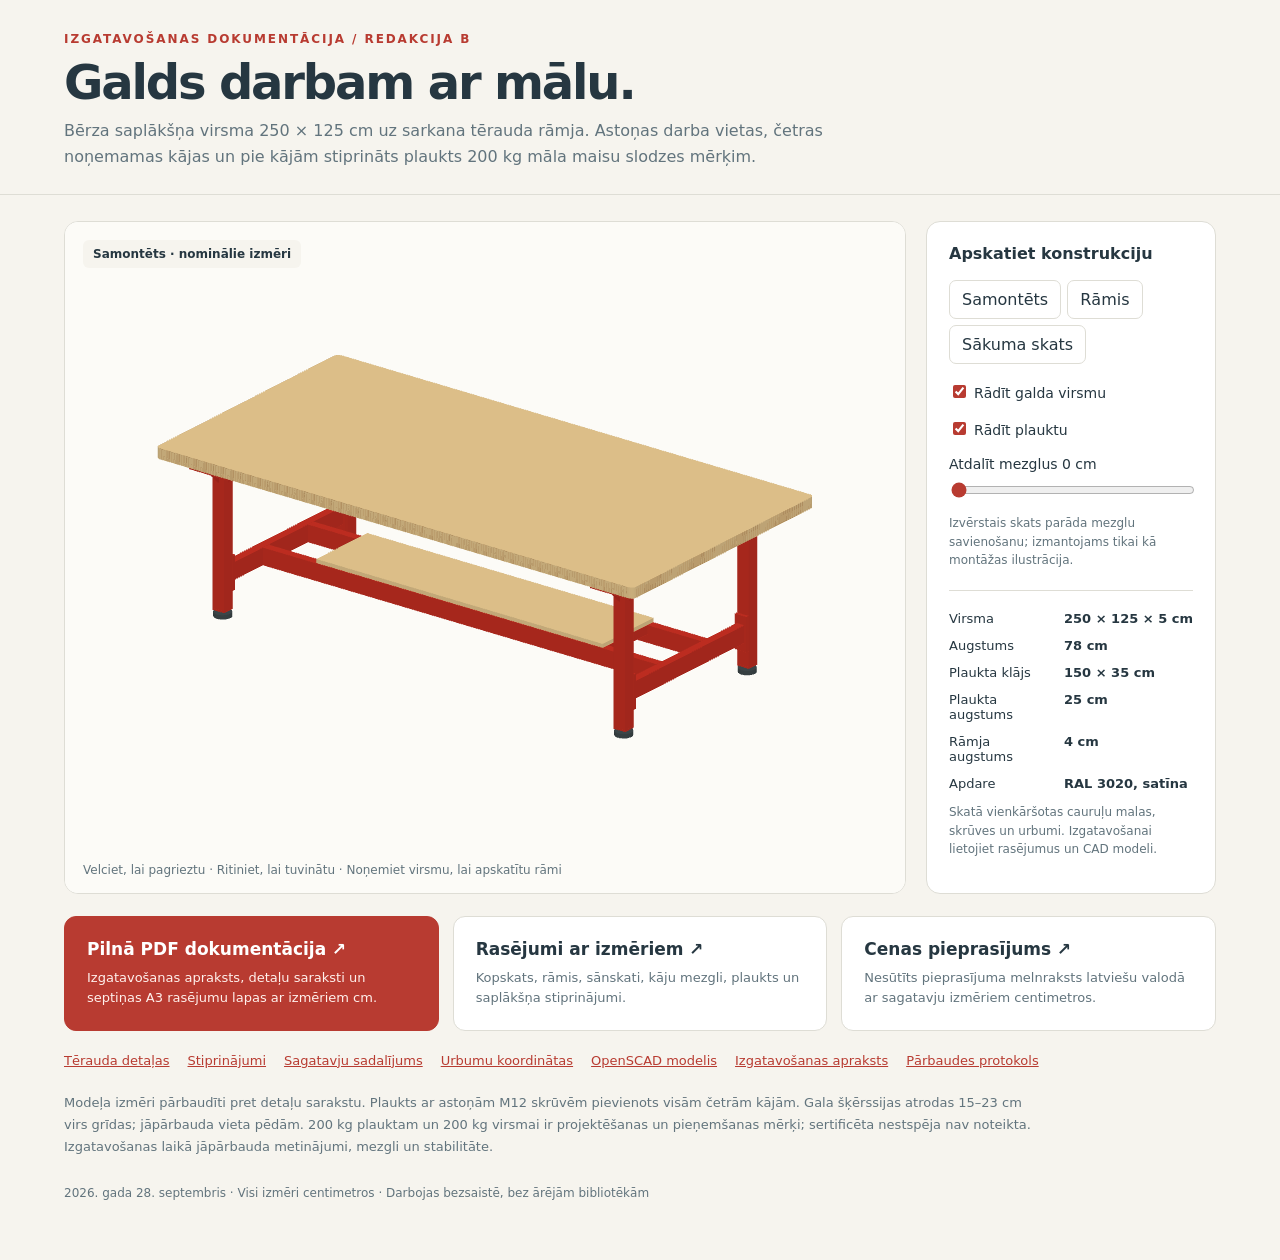
==== pottery-table/index.html @ f5c96afe "Pretty good" ====
<!doctype html>
<html lang="lv">
<meta charset="utf-8">
<meta name="viewport" content="width=device-width,initial-scale=1">
<title>Keramikas galds · izgatavošanas dokumentācija</title>
<style>
:root{color-scheme:light;--ink:#263741;--red:#b83b31;--muted:#62747d;--line:#deddd5;--paper:#f6f4ee}
*{box-sizing:border-box}body{margin:0;font-family:system-ui,-apple-system,sans-serif;color:var(--ink);background:var(--paper)}
header{padding:32px 5vw 25px;border-bottom:1px solid var(--line)}.eyebrow{font-size:12px;letter-spacing:.16em;font-weight:700;color:var(--red)}
h1{font-weight:650;font-size:clamp(28px,4vw,48px);letter-spacing:-.045em;margin:8px 0}header p{color:var(--muted);margin:8px 0 0;max-width:850px;line-height:1.6}
main{max-width:1440px;margin:auto;padding:26px 5vw 60px}.workspace{display:grid;grid-template-columns:minmax(0,1fr) 290px;gap:20px}.view{position:relative;background:#fff;border:1px solid var(--line);border-radius:14px;overflow:hidden;min-height:440px}
canvas{display:block;position:absolute;inset:0;width:100%;height:100%;touch-action:none;cursor:grab}canvas:active{cursor:grabbing}.help{position:absolute;left:18px;bottom:16px;color:var(--muted);font-size:12px;pointer-events:none}.badge{position:absolute;z-index:1;left:18px;top:18px;font-size:12px;font-weight:650;background:#f6f4ee;padding:7px 10px;border-radius:6px}
aside{border:1px solid var(--line);background:#fff;border-radius:14px;padding:22px}h2{font-size:16px;margin:0 0 17px}label{display:block;font-size:14px;margin:18px 0 8px}input[type=checkbox]{accent-color:var(--red);margin-right:8px}input[type=range]{width:100%;accent-color:var(--red)}button{font:inherit;border:1px solid var(--line);padding:9px 12px;border-radius:7px;color:var(--ink);background:#fff;cursor:pointer}button:hover{border-color:var(--red);color:var(--red)}.buttons{display:flex;gap:6px;flex-wrap:wrap}.details{padding-top:20px;margin-top:20px;border-top:1px solid var(--line);display:grid;grid-template-columns:1fr auto;gap:12px;font-size:13px}.details span:nth-child(2n){font-weight:650}.small{font-size:12px;color:var(--muted);line-height:1.55}.downloads{display:grid;grid-template-columns:repeat(3,1fr);gap:14px;margin:22px 0}.card{display:block;text-decoration:none;background:#fff;color:var(--ink);padding:22px;border:1px solid var(--line);border-radius:12px}.card:hover{border-color:var(--red)}.card strong{display:block;font-size:17px;margin-bottom:8px}.card span{font-size:13px;color:var(--muted);line-height:1.5}.primary{background:var(--red);color:white;border-color:var(--red)}.primary span{color:#fff0ec}.links{display:flex;gap:18px;flex-wrap:wrap;margin-top:20px;font-size:13px}a{color:var(--red)}.notice{max-width:970px;font-size:13px;line-height:1.7;color:var(--muted);margin-top:24px}.error{display:none;padding:25px;font-size:15px}footer{font-size:12px;color:var(--muted);margin-top:28px}
@media(max-width:850px){.workspace{grid-template-columns:1fr}canvas{height:420px}.view{min-height:420px}.downloads{grid-template-columns:1fr}aside{padding:18px}.details{grid-template-columns:1fr auto}.help{font-size:10px}header{padding-top:24px}}
@media print{header{padding:0}main{padding:10px 0}aside,.help,.downloads,.links{display:none}.workspace{display:block}.view{border:0}canvas{height:420px}.notice:after{content:' Izgatavošanai lietot PDF rasējumus.'}}
</style>
<header><div class="eyebrow">IZGATAVOŠANAS DOKUMENTĀCIJA / REDAKCIJA B</div><h1>Galds darbam ar mālu.</h1><p>Bērza saplākšņa virsma 250 × 125 cm uz sarkana tērauda rāmja. Astoņas darba vietas, četras noņemamas kājas un pie kājām stiprināts plaukts 200 kg māla maisu slodzes mērķim.</p></header>
<main>
<div class="workspace"><div class="view"><div class="badge" id="mode">Samontēts · nominālie izmēri</div><canvas id="canvas" aria-label="Interaktīvs keramikas galda trīsdimensiju modelis"></canvas><div id="error" class="error">Pārlūks neatbalsta šo 3D skatu. Atveriet zemāk pieejamos rasējumus.</div><div class="help">Velciet, lai pagrieztu · Ritiniet, lai tuvinātu · Noņemiet virsmu, lai apskatītu rāmi</div></div>
<aside><h2>Apskatiet konstrukciju</h2><div class="buttons"><button id="assembled">Samontēts</button><button id="frame">Rāmis</button><button id="reset">Sākuma skats</button></div><label><input type="checkbox" id="top" checked>Rādīt galda virsmu</label><label><input type="checkbox" id="shelf" checked>Rādīt plauktu</label><label for="explode">Atdalīt mezglus <span id="expval">0</span> cm</label><input type="range" id="explode" min="0" max="24" value="0" step="1"><p class="small">Izvērstais skats parāda mezglu savienošanu; izmantojams tikai kā montāžas ilustrācija.</p><div class="details"><span>Virsma</span><span>250 × 125 × 5 cm</span><span>Augstums</span><span>78 cm</span><span>Plaukta klājs</span><span>150 × 35 cm</span><span>Plaukta augstums</span><span>25 cm</span><span>Rāmja augstums</span><span>4 cm</span><span>Apdare</span><span>RAL 3020, satīna</span></div><p class="small">Skatā vienkāršotas cauruļu malas, skrūves un urbumi. Izgatavošanai lietojiet rasējumus un CAD modeli.</p></aside></div>
<div class="downloads"><a class="card primary" href="workshop-package.pdf"><strong>Pilnā PDF dokumentācija ↗</strong><span>Izgatavošanas apraksts, detaļu saraksti un septiņas A3 rasējumu lapas ar izmēriem cm.</span></a><a class="card" href="drawings.pdf"><strong>Rasējumi ar izmēriem ↗</strong><span>Kopskats, rāmis, sānskati, kāju mezgli, plaukts un saplākšņa stiprinājumi.</span></a><a class="card" href="supplier-quote-lv.txt"><strong>Cenas pieprasījums ↗</strong><span>Nesūtīts pieprasījuma melnraksts latviešu valodā ar sagatavju izmēriem centimetros.</span></a></div>
<div class="links"><a href="cutting-list.csv">Tērauda detaļas</a><a href="hardware-list.csv">Stiprinājumi</a><a href="stock-cutting.csv">Sagatavju sadalījums</a><a href="drilling-coordinates.csv">Urbumu koordinātas</a><a href="model/table.scad">OpenSCAD modelis</a><a href="construction-guide.md">Izgatavošanas apraksts</a><a href="verification.md">Pārbaudes protokols</a></div>
<p class="notice">Modeļa izmēri pārbaudīti pret detaļu sarakstu. Plaukts ar astoņām M12 skrūvēm pievienots visām četrām kājām. Gala šķērssijas atrodas 15–23 cm virs grīdas; jāpārbauda vieta pēdām. 200 kg plauktam un 200 kg virsmai ir projektēšanas un pieņemšanas mērķi; sertificēta nestspēja nav noteikta. Izgatavošanas laikā jāpārbauda metinājumi, mezgli un stabilitāte.</p><footer>2026. gada 28. septembris · Visi izmēri centimetros · Darbojas bezsaistē, bez ārējām bibliotēkām</footer>
</main>
<script>
const PARTS=[{"mark":"T01","instance":"T01-1","origin":[18,10,68.8],"size":[214,8,4],"group":"frame","kind":"tube","axis":"x","wall":0.3,"holes":[{"x":125,"y":14,"z":68.8,"d":0.6,"depth":0.3,"axis":"z","purpose":"ventil\u0101cija"},{"x":27,"y":13,"z":68.8,"d":3,"depth":0.3,"axis":"z","purpose":"M12 aug\u0161\u0113j\u0101 uzgrie\u017e\u0146a atvere"},{"x":223,"y":13,"z":68.8,"d":3,"depth":0.3,"axis":"z","purpose":"M12 aug\u0161\u0113j\u0101 uzgrie\u017e\u0146a atvere"}],"slots":[]},{"mark":"T01","instance":"T01-2","origin":[18,58.5,68.8],"size":[214,8,4],"group":"frame","kind":"tube","axis":"x","wall":0.3,"holes":[{"x":125,"y":62.5,"z":68.8,"d":0.6,"depth":0.3,"axis":"z","purpose":"ventil\u0101cija"}],"slots":[]},{"mark":"T01","instance":"T01-3","origin":[18,107,68.8],"size":[214,8,4],"group":"frame","kind":"tube","axis":"x","wall":0.3,"holes":[{"x":125,"y":111,"z":68.8,"d":0.6,"depth":0.3,"axis":"z","purpose":"ventil\u0101cija"},{"x":27,"y":112,"z":68.8,"d":3,"depth":0.3,"axis":"z","purpose":"M12 aug\u0161\u0113j\u0101 uzgrie\u017e\u0146a atvere"},{"x":223,"y":112,"z":68.8,"d":3,"depth":0.3,"axis":"z","purpose":"M12 aug\u0161\u0113j\u0101 uzgrie\u017e\u0146a atvere"}],"slots":[]},{"mark":"T02","instance":"T02-1","origin":[10,10,68.8],"size":[8,105,4],"group":"frame","kind":"tube","axis":"y","wall":0.3,"holes":[{"x":13,"y":13,"z":68.8,"d":3,"depth":0.3,"axis":"z","purpose":"M12 aug\u0161\u0113j\u0101 uzgrie\u017e\u0146a atvere"},{"x":13,"y":27,"z":68.8,"d":3,"depth":0.3,"axis":"z","purpose":"M12 aug\u0161\u0113j\u0101 uzgrie\u017e\u0146a atvere"},{"x":13,"y":98,"z":68.8,"d":3,"depth":0.3,"axis":"z","purpose":"M12 aug\u0161\u0113j\u0101 uzgrie\u017e\u0146a atvere"},{"x":13,"y":112,"z":68.8,"d":3,"depth":0.3,"axis":"z","purpose":"M12 aug\u0161\u0113j\u0101 uzgrie\u017e\u0146a atvere"}],"slots":[]},{"mark":"T02","instance":"T02-2","origin":[232,10,68.8],"size":[8,105,4],"group":"frame","kind":"tube","axis":"y","wall":0.3,"holes":[{"x":237,"y":13,"z":68.8,"d":3,"depth":0.3,"axis":"z","purpose":"M12 aug\u0161\u0113j\u0101 uzgrie\u017e\u0146a atvere"},{"x":237,"y":27,"z":68.8,"d":3,"depth":0.3,"axis":"z","purpose":"M12 aug\u0161\u0113j\u0101 uzgrie\u017e\u0146a atvere"},{"x":237,"y":98,"z":68.8,"d":3,"depth":0.3,"axis":"z","purpose":"M12 aug\u0161\u0113j\u0101 uzgrie\u017e\u0146a atvere"},{"x":237,"y":112,"z":68.8,"d":3,"depth":0.3,"axis":"z","purpose":"M12 aug\u0161\u0113j\u0101 uzgrie\u017e\u0146a atvere"}],"slots":[]},{"mark":"T03","instance":"T03-1","origin":[62,18,68.8],"size":[6,40.5,4],"group":"frame","kind":"tube","axis":"y","wall":0.3,"holes":[{"x":65,"y":38.25,"z":68.8,"d":0.6,"depth":0.3,"axis":"z","purpose":"ventil\u0101cija"}],"slots":[]},{"mark":"T03","instance":"T03-2","origin":[62,66.5,68.8],"size":[6,40.5,4],"group":"frame","kind":"tube","axis":"y","wall":0.3,"holes":[{"x":65,"y":86.75,"z":68.8,"d":0.6,"depth":0.3,"axis":"z","purpose":"ventil\u0101cija"}],"slots":[]},{"mark":"T03","instance":"T03-3","origin":[182,18,68.8],"size":[6,40.5,4],"group":"frame","kind":"tube","axis":"y","wall":0.3,"holes":[{"x":185,"y":38.25,"z":68.8,"d":0.6,"depth":0.3,"axis":"z","purpose":"ventil\u0101cija"}],"slots":[]},{"mark":"T03","instance":"T03-4","origin":[182,66.5,68.8],"size":[6,40.5,4],"group":"frame","kind":"tube","axis":"y","wall":0.3,"holes":[{"x":185,"y":86.75,"z":68.8,"d":0.6,"depth":0.3,"axis":"z","purpose":"ventil\u0101cija"}],"slots":[]},{"mark":"P01","instance":"P01-F1","origin":[10,10,68],"size":[20,20,0.8],"group":"frame","kind":"plate","axis":null,"wall":0,"holes":[{"x":13,"y":13,"z":68,"d":1.3,"depth":0.8,"axis":"z","purpose":"skr\u016bves caurums"},{"x":13,"y":27,"z":68,"d":1.3,"depth":0.8,"axis":"z","purpose":"skr\u016bves caurums"},{"x":27,"y":13,"z":68,"d":1.3,"depth":0.8,"axis":"z","purpose":"skr\u016bves caurums"},{"x":27,"y":27,"z":68,"d":1.3,"depth":0.8,"axis":"z","purpose":"skr\u016bves caurums"}],"slots":[]},{"mark":"P01","instance":"P01-L1","origin":[10,10,67.2],"size":[20,20,0.8],"group":"legs","kind":"plate","axis":null,"wall":0,"holes":[{"x":13,"y":13,"z":67.2,"d":1.3,"depth":0.8,"axis":"z","purpose":"skr\u016bves caurums"},{"x":13,"y":27,"z":67.2,"d":1.3,"depth":0.8,"axis":"z","purpose":"skr\u016bves caurums"},{"x":27,"y":13,"z":67.2,"d":1.3,"depth":0.8,"axis":"z","purpose":"skr\u016bves caurums"},{"x":27,"y":27,"z":67.2,"d":1.3,"depth":0.8,"axis":"z","purpose":"skr\u016bves caurums"}],"slots":[]},{"mark":"L01","instance":"L01-1","origin":[17,17,3.8],"size":[6,6,63.4],"group":"legs","kind":"tube","axis":"z","wall":0.3,"holes":[{"x":20,"y":22.7,"z":12.5,"d":3,"depth":0.3,"axis":"y","purpose":"M12 plaukta uzgrie\u017e\u0146a atvere"},{"x":20,"y":22.7,"z":25.5,"d":3,"depth":0.3,"axis":"y","purpose":"M12 plaukta uzgrie\u017e\u0146a atvere"}],"slots":[]},{"mark":"P02","instance":"P02-1","origin":[17,17,3],"size":[6,6,0.8],"group":"legs","kind":"plate","axis":null,"wall":0,"holes":[{"x":20,"y":20,"z":3,"d":1.8,"depth":0.8,"axis":"z","purpose":"skr\u016bves caurums"}],"slots":[]},{"mark":"P05","instance":"P05-1-1","kind":"gusset","group":"legs","centre":[20,20],"side":0,"top":67.2,"leg":6,"thickness":0.6},{"mark":"P05","instance":"P05-1-2","kind":"gusset","group":"legs","centre":[20,20],"side":1,"top":67.2,"leg":6,"thickness":0.6},{"mark":"P05","instance":"P05-1-3","kind":"gusset","group":"legs","centre":[20,20],"side":2,"top":67.2,"leg":6,"thickness":0.6},{"mark":"P05","instance":"P05-1-4","kind":"gusset","group":"legs","centre":[20,20],"side":3,"top":67.2,"leg":6,"thickness":0.6},{"mark":"P03","instance":"P03-L1","origin":[17,23,11],"size":[6,0.8,16],"group":"legs","kind":"plate","axis":null,"wall":0,"holes":[{"x":20,"y":23,"z":12.5,"d":1.3,"depth":0.8,"axis":"y","purpose":"skr\u016bves caurums"},{"x":20,"y":23,"z":25.5,"d":1.3,"depth":0.8,"axis":"y","purpose":"skr\u016bves caurums"}],"slots":[]},{"mark":"P03","instance":"P03-S1","origin":[17,23.8,11],"size":[6,0.8,16],"group":"shelf","kind":"plate","axis":null,"wall":0,"holes":[{"x":20,"y":23.8,"z":12.5,"d":1.3,"depth":0.8,"axis":"y","purpose":"skr\u016bves caurums"},{"x":20,"y":23.8,"z":25.5,"d":1.3,"depth":0.8,"axis":"y","purpose":"skr\u016bves caurums"}],"slots":[]},{"mark":"P01","instance":"P01-F2","origin":[220,10,68],"size":[20,20,0.8],"group":"frame","kind":"plate","axis":null,"wall":0,"holes":[{"x":223,"y":13,"z":68,"d":1.3,"depth":0.8,"axis":"z","purpose":"skr\u016bves caurums"},{"x":223,"y":27,"z":68,"d":1.3,"depth":0.8,"axis":"z","purpose":"skr\u016bves caurums"},{"x":237,"y":13,"z":68,"d":1.3,"depth":0.8,"axis":"z","purpose":"skr\u016bves caurums"},{"x":237,"y":27,"z":68,"d":1.3,"depth":0.8,"axis":"z","purpose":"skr\u016bves caurums"}],"slots":[]},{"mark":"P01","instance":"P01-L2","origin":[220,10,67.2],"size":[20,20,0.8],"group":"legs","kind":"plate","axis":null,"wall":0,"holes":[{"x":223,"y":13,"z":67.2,"d":1.3,"depth":0.8,"axis":"z","purpose":"skr\u016bves caurums"},{"x":223,"y":27,"z":67.2,"d":1.3,"depth":0.8,"axis":"z","purpose":"skr\u016bves caurums"},{"x":237,"y":13,"z":67.2,"d":1.3,"depth":0.8,"axis":"z","purpose":"skr\u016bves caurums"},{"x":237,"y":27,"z":67.2,"d":1.3,"depth":0.8,"axis":"z","purpose":"skr\u016bves caurums"}],"slots":[]},{"mark":"L01","instance":"L01-2","origin":[227,17,3.8],"size":[6,6,63.4],"group":"legs","kind":"tube","axis":"z","wall":0.3,"holes":[{"x":230,"y":22.7,"z":12.5,"d":3,"depth":0.3,"axis":"y","purpose":"M12 plaukta uzgrie\u017e\u0146a atvere"},{"x":230,"y":22.7,"z":25.5,"d":3,"depth":0.3,"axis":"y","purpose":"M12 plaukta uzgrie\u017e\u0146a atvere"}],"slots":[]},{"mark":"P02","instance":"P02-2","origin":[227,17,3],"size":[6,6,0.8],"group":"legs","kind":"plate","axis":null,"wall":0,"holes":[{"x":230,"y":20,"z":3,"d":1.8,"depth":0.8,"axis":"z","purpose":"skr\u016bves caurums"}],"slots":[]},{"mark":"P05","instance":"P05-2-1","kind":"gusset","group":"legs","centre":[230,20],"side":0,"top":67.2,"leg":6,"thickness":0.6},{"mark":"P05","instance":"P05-2-2","kind":"gusset","group":"legs","centre":[230,20],"side":1,"top":67.2,"leg":6,"thickness":0.6},{"mark":"P05","instance":"P05-2-3","kind":"gusset","group":"legs","centre":[230,20],"side":2,"top":67.2,"leg":6,"thickness":0.6},{"mark":"P05","instance":"P05-2-4","kind":"gusset","group":"legs","centre":[230,20],"side":3,"top":67.2,"leg":6,"thickness":0.6},{"mark":"P03","instance":"P03-L2","origin":[227,23,11],"size":[6,0.8,16],"group":"legs","kind":"plate","axis":null,"wall":0,"holes":[{"x":230,"y":23,"z":12.5,"d":1.3,"depth":0.8,"axis":"y","purpose":"skr\u016bves caurums"},{"x":230,"y":23,"z":25.5,"d":1.3,"depth":0.8,"axis":"y","purpose":"skr\u016bves caurums"}],"slots":[]},{"mark":"P03","instance":"P03-S2","origin":[227,23.8,11],"size":[6,0.8,16],"group":"shelf","kind":"plate","axis":null,"wall":0,"holes":[{"x":230,"y":23.8,"z":12.5,"d":1.3,"depth":0.8,"axis":"y","purpose":"skr\u016bves caurums"},{"x":230,"y":23.8,"z":25.5,"d":1.3,"depth":0.8,"axis":"y","purpose":"skr\u016bves caurums"}],"slots":[]},{"mark":"P01","instance":"P01-F3","origin":[10,95,68],"size":[20,20,0.8],"group":"frame","kind":"plate","axis":null,"wall":0,"holes":[{"x":13,"y":98,"z":68,"d":1.3,"depth":0.8,"axis":"z","purpose":"skr\u016bves caurums"},{"x":13,"y":112,"z":68,"d":1.3,"depth":0.8,"axis":"z","purpose":"skr\u016bves caurums"},{"x":27,"y":98,"z":68,"d":1.3,"depth":0.8,"axis":"z","purpose":"skr\u016bves caurums"},{"x":27,"y":112,"z":68,"d":1.3,"depth":0.8,"axis":"z","purpose":"skr\u016bves caurums"}],"slots":[]},{"mark":"P01","instance":"P01-L3","origin":[10,95,67.2],"size":[20,20,0.8],"group":"legs","kind":"plate","axis":null,"wall":0,"holes":[{"x":13,"y":98,"z":67.2,"d":1.3,"depth":0.8,"axis":"z","purpose":"skr\u016bves caurums"},{"x":13,"y":112,"z":67.2,"d":1.3,"depth":0.8,"axis":"z","purpose":"skr\u016bves caurums"},{"x":27,"y":98,"z":67.2,"d":1.3,"depth":0.8,"axis":"z","purpose":"skr\u016bves caurums"},{"x":27,"y":112,"z":67.2,"d":1.3,"depth":0.8,"axis":"z","purpose":"skr\u016bves caurums"}],"slots":[]},{"mark":"L01","instance":"L01-3","origin":[17,102,3.8],"size":[6,6,63.4],"group":"legs","kind":"tube","axis":"z","wall":0.3,"holes":[{"x":20,"y":102,"z":12.5,"d":3,"depth":0.3,"axis":"y","purpose":"M12 plaukta uzgrie\u017e\u0146a atvere"},{"x":20,"y":102,"z":25.5,"d":3,"depth":0.3,"axis":"y","purpose":"M12 plaukta uzgrie\u017e\u0146a atvere"}],"slots":[]},{"mark":"P02","instance":"P02-3","origin":[17,102,3],"size":[6,6,0.8],"group":"legs","kind":"plate","axis":null,"wall":0,"holes":[{"x":20,"y":105,"z":3,"d":1.8,"depth":0.8,"axis":"z","purpose":"skr\u016bves caurums"}],"slots":[]},{"mark":"P05","instance":"P05-3-1","kind":"gusset","group":"legs","centre":[20,105],"side":0,"top":67.2,"leg":6,"thickness":0.6},{"mark":"P05","instance":"P05-3-2","kind":"gusset","group":"legs","centre":[20,105],"side":1,"top":67.2,"leg":6,"thickness":0.6},{"mark":"P05","instance":"P05-3-3","kind":"gusset","group":"legs","centre":[20,105],"side":2,"top":67.2,"leg":6,"thickness":0.6},{"mark":"P05","instance":"P05-3-4","kind":"gusset","group":"legs","centre":[20,105],"side":3,"top":67.2,"leg":6,"thickness":0.6},{"mark":"P03","instance":"P03-L3","origin":[17,101.2,11],"size":[6,0.8,16],"group":"legs","kind":"plate","axis":null,"wall":0,"holes":[{"x":20,"y":101.2,"z":12.5,"d":1.3,"depth":0.8,"axis":"y","purpose":"skr\u016bves caurums"},{"x":20,"y":101.2,"z":25.5,"d":1.3,"depth":0.8,"axis":"y","purpose":"skr\u016bves caurums"}],"slots":[]},{"mark":"P03","instance":"P03-S3","origin":[17,100.4,11],"size":[6,0.8,16],"group":"shelf","kind":"plate","axis":null,"wall":0,"holes":[{"x":20,"y":100.4,"z":12.5,"d":1.3,"depth":0.8,"axis":"y","purpose":"skr\u016bves caurums"},{"x":20,"y":100.4,"z":25.5,"d":1.3,"depth":0.8,"axis":"y","purpose":"skr\u016bves caurums"}],"slots":[]},{"mark":"P01","instance":"P01-F4","origin":[220,95,68],"size":[20,20,0.8],"group":"frame","kind":"plate","axis":null,"wall":0,"holes":[{"x":223,"y":98,"z":68,"d":1.3,"depth":0.8,"axis":"z","purpose":"skr\u016bves caurums"},{"x":223,"y":112,"z":68,"d":1.3,"depth":0.8,"axis":"z","purpose":"skr\u016bves caurums"},{"x":237,"y":98,"z":68,"d":1.3,"depth":0.8,"axis":"z","purpose":"skr\u016bves caurums"},{"x":237,"y":112,"z":68,"d":1.3,"depth":0.8,"axis":"z","purpose":"skr\u016bves caurums"}],"slots":[]},{"mark":"P01","instance":"P01-L4","origin":[220,95,67.2],"size":[20,20,0.8],"group":"legs","kind":"plate","axis":null,"wall":0,"holes":[{"x":223,"y":98,"z":67.2,"d":1.3,"depth":0.8,"axis":"z","purpose":"skr\u016bves caurums"},{"x":223,"y":112,"z":67.2,"d":1.3,"depth":0.8,"axis":"z","purpose":"skr\u016bves caurums"},{"x":237,"y":98,"z":67.2,"d":1.3,"depth":0.8,"axis":"z","purpose":"skr\u016bves caurums"},{"x":237,"y":112,"z":67.2,"d":1.3,"depth":0.8,"axis":"z","purpose":"skr\u016bves caurums"}],"slots":[]},{"mark":"L01","instance":"L01-4","origin":[227,102,3.8],"size":[6,6,63.4],"group":"legs","kind":"tube","axis":"z","wall":0.3,"holes":[{"x":230,"y":102,"z":12.5,"d":3,"depth":0.3,"axis":"y","purpose":"M12 plaukta uzgrie\u017e\u0146a atvere"},{"x":230,"y":102,"z":25.5,"d":3,"depth":0.3,"axis":"y","purpose":"M12 plaukta uzgrie\u017e\u0146a atvere"}],"slots":[]},{"mark":"P02","instance":"P02-4","origin":[227,102,3],"size":[6,6,0.8],"group":"legs","kind":"plate","axis":null,"wall":0,"holes":[{"x":230,"y":105,"z":3,"d":1.8,"depth":0.8,"axis":"z","purpose":"skr\u016bves caurums"}],"slots":[]},{"mark":"P05","instance":"P05-4-1","kind":"gusset","group":"legs","centre":[230,105],"side":0,"top":67.2,"leg":6,"thickness":0.6},{"mark":"P05","instance":"P05-4-2","kind":"gusset","group":"legs","centre":[230,105],"side":1,"top":67.2,"leg":6,"thickness":0.6},{"mark":"P05","instance":"P05-4-3","kind":"gusset","group":"legs","centre":[230,105],"side":2,"top":67.2,"leg":6,"thickness":0.6},{"mark":"P05","instance":"P05-4-4","kind":"gusset","group":"legs","centre":[230,105],"side":3,"top":67.2,"leg":6,"thickness":0.6},{"mark":"P03","instance":"P03-L4","origin":[227,101.2,11],"size":[6,0.8,16],"group":"legs","kind":"plate","axis":null,"wall":0,"holes":[{"x":230,"y":101.2,"z":12.5,"d":1.3,"depth":0.8,"axis":"y","purpose":"skr\u016bves caurums"},{"x":230,"y":101.2,"z":25.5,"d":1.3,"depth":0.8,"axis":"y","purpose":"skr\u016bves caurums"}],"slots":[]},{"mark":"P03","instance":"P03-S4","origin":[227,100.4,11],"size":[6,0.8,16],"group":"shelf","kind":"plate","axis":null,"wall":0,"holes":[{"x":230,"y":100.4,"z":12.5,"d":1.3,"depth":0.8,"axis":"y","purpose":"skr\u016bves caurums"},{"x":230,"y":100.4,"z":25.5,"d":1.3,"depth":0.8,"axis":"y","purpose":"skr\u016bves caurums"}],"slots":[]},{"mark":"S01","instance":"S01-1","origin":[22,45,15],"size":[206,4,8],"group":"shelf","kind":"tube","axis":"x","wall":0.3,"holes":[{"x":125,"y":47,"z":15,"d":0.6,"depth":0.3,"axis":"z","purpose":"ventil\u0101cija"}],"slots":[]},{"mark":"S01","instance":"S01-2","origin":[22,76,15],"size":[206,4,8],"group":"shelf","kind":"tube","axis":"x","wall":0.3,"holes":[{"x":125,"y":78,"z":15,"d":0.6,"depth":0.3,"axis":"z","purpose":"ventil\u0101cija"}],"slots":[]},{"mark":"S02","instance":"S02-1","origin":[18,24.6,15],"size":[4,75.8,8],"group":"shelf","kind":"tube","axis":"y","wall":0.3,"holes":[{"x":20,"y":62.5,"z":15,"d":0.6,"depth":0.3,"axis":"z","purpose":"ventil\u0101cija"}],"slots":[]},{"mark":"S02","instance":"S02-2","origin":[228,24.6,15],"size":[4,75.8,8],"group":"shelf","kind":"tube","axis":"y","wall":0.3,"holes":[{"x":230,"y":62.5,"z":15,"d":0.6,"depth":0.3,"axis":"z","purpose":"ventil\u0101cija"}],"slots":[]},{"mark":"S03","instance":"S03-1","origin":[50,49,19],"size":[6,27,4],"group":"shelf","kind":"tube","axis":"y","wall":0.3,"holes":[{"x":53,"y":62.5,"z":19,"d":0.6,"depth":0.3,"axis":"z","purpose":"ventil\u0101cija"}],"slots":[]},{"mark":"S03","instance":"S03-2","origin":[68,49,19],"size":[6,27,4],"group":"shelf","kind":"tube","axis":"y","wall":0.3,"holes":[{"x":71,"y":62.5,"z":19,"d":0.6,"depth":0.3,"axis":"z","purpose":"ventil\u0101cija"}],"slots":[]},{"mark":"S03","instance":"S03-3","origin":[86,49,19],"size":[6,27,4],"group":"shelf","kind":"tube","axis":"y","wall":0.3,"holes":[{"x":89,"y":62.5,"z":19,"d":0.6,"depth":0.3,"axis":"z","purpose":"ventil\u0101cija"}],"slots":[]},{"mark":"S03","instance":"S03-4","origin":[104,49,19],"size":[6,27,4],"group":"shelf","kind":"tube","axis":"y","wall":0.3,"holes":[{"x":107,"y":62.5,"z":19,"d":0.6,"depth":0.3,"axis":"z","purpose":"ventil\u0101cija"}],"slots":[]},{"mark":"S03","instance":"S03-5","origin":[122,49,19],"size":[6,27,4],"group":"shelf","kind":"tube","axis":"y","wall":0.3,"holes":[{"x":125,"y":62.5,"z":19,"d":0.6,"depth":0.3,"axis":"z","purpose":"ventil\u0101cija"}],"slots":[]},{"mark":"S03","instance":"S03-6","origin":[140,49,19],"size":[6,27,4],"group":"shelf","kind":"tube","axis":"y","wall":0.3,"holes":[{"x":143,"y":62.5,"z":19,"d":0.6,"depth":0.3,"axis":"z","purpose":"ventil\u0101cija"}],"slots":[]},{"mark":"S03","instance":"S03-7","origin":[158,49,19],"size":[6,27,4],"group":"shelf","kind":"tube","axis":"y","wall":0.3,"holes":[{"x":161,"y":62.5,"z":19,"d":0.6,"depth":0.3,"axis":"z","purpose":"ventil\u0101cija"}],"slots":[]},{"mark":"S03","instance":"S03-8","origin":[176,49,19],"size":[6,27,4],"group":"shelf","kind":"tube","axis":"y","wall":0.3,"holes":[{"x":179,"y":62.5,"z":19,"d":0.6,"depth":0.3,"axis":"z","purpose":"ventil\u0101cija"}],"slots":[]},{"mark":"S03","instance":"S03-9","origin":[194,49,19],"size":[6,27,4],"group":"shelf","kind":"tube","axis":"y","wall":0.3,"holes":[{"x":197,"y":62.5,"z":19,"d":0.6,"depth":0.3,"axis":"z","purpose":"ventil\u0101cija"}],"slots":[]},{"mark":"P04","instance":"P04-W01-1","origin":[38,18,72.4],"size":[4,4,0.4],"group":"frame","kind":"plate","axis":null,"wall":0,"holes":[],"slots":[{"x":40,"y":20,"z":72.4,"width":0.8,"length":1.6,"depth":0.4,"wood":"W01"}]},{"mark":"P04","instance":"P04-W01-2","origin":[72,18,72.4],"size":[4,4,0.4],"group":"frame","kind":"plate","axis":null,"wall":0,"holes":[],"slots":[{"x":74,"y":20,"z":72.4,"width":0.8,"length":1.6,"depth":0.4,"wood":"W01"}]},{"mark":"P04","instance":"P04-W01-3","origin":[106,18,72.4],"size":[4,4,0.4],"group":"frame","kind":"plate","axis":null,"wall":0,"holes":[],"slots":[{"x":108,"y":20,"z":72.4,"width":0.8,"length":1.6,"depth":0.4,"wood":"W01"}]},{"mark":"P04","instance":"P04-W01-4","origin":[140,18,72.4],"size":[4,4,0.4],"group":"frame","kind":"plate","axis":null,"wall":0,"holes":[],"slots":[{"x":142,"y":20,"z":72.4,"width":0.8,"length":1.6,"depth":0.4,"wood":"W01"}]},{"mark":"P04","instance":"P04-W01-5","origin":[174,18,72.4],"size":[4,4,0.4],"group":"frame","kind":"plate","axis":null,"wall":0,"holes":[],"slots":[{"x":176,"y":20,"z":72.4,"width":0.8,"length":1.6,"depth":0.4,"wood":"W01"}]},{"mark":"P04","instance":"P04-W01-6","origin":[208,18,72.4],"size":[4,4,0.4],"group":"frame","kind":"plate","axis":null,"wall":0,"holes":[],"slots":[{"x":210,"y":20,"z":72.4,"width":0.8,"length":1.6,"depth":0.4,"wood":"W01"}]},{"mark":"P04","instance":"P04-W01-7","origin":[38,103,72.4],"size":[4,4,0.4],"group":"frame","kind":"plate","axis":null,"wall":0,"holes":[],"slots":[{"x":40,"y":105,"z":72.4,"width":0.8,"length":1.6,"depth":0.4,"wood":"W01"}]},{"mark":"P04","instance":"P04-W01-8","origin":[72,103,72.4],"size":[4,4,0.4],"group":"frame","kind":"plate","axis":null,"wall":0,"holes":[],"slots":[{"x":74,"y":105,"z":72.4,"width":0.8,"length":1.6,"depth":0.4,"wood":"W01"}]},{"mark":"P04","instance":"P04-W01-9","origin":[106,103,72.4],"size":[4,4,0.4],"group":"frame","kind":"plate","axis":null,"wall":0,"holes":[],"slots":[{"x":108,"y":105,"z":72.4,"width":0.8,"length":1.6,"depth":0.4,"wood":"W01"}]},{"mark":"P04","instance":"P04-W01-10","origin":[140,103,72.4],"size":[4,4,0.4],"group":"frame","kind":"plate","axis":null,"wall":0,"holes":[],"slots":[{"x":142,"y":105,"z":72.4,"width":0.8,"length":1.6,"depth":0.4,"wood":"W01"}]},{"mark":"P04","instance":"P04-W01-11","origin":[174,103,72.4],"size":[4,4,0.4],"group":"frame","kind":"plate","axis":null,"wall":0,"holes":[],"slots":[{"x":176,"y":105,"z":72.4,"width":0.8,"length":1.6,"depth":0.4,"wood":"W01"}]},{"mark":"P04","instance":"P04-W01-12","origin":[208,103,72.4],"size":[4,4,0.4],"group":"frame","kind":"plate","axis":null,"wall":0,"holes":[],"slots":[{"x":210,"y":105,"z":72.4,"width":0.8,"length":1.6,"depth":0.4,"wood":"W01"}]},{"mark":"P04","instance":"P04-W05-1","origin":[60,49,22.6],"size":[4,4,0.4],"group":"shelf","kind":"plate","axis":null,"wall":0,"holes":[],"slots":[{"x":62,"y":51,"z":22.6,"width":0.8,"length":1.6,"depth":0.4,"wood":"W05"}]},{"mark":"P04","instance":"P04-W05-2","origin":[114,49,22.6],"size":[4,4,0.4],"group":"shelf","kind":"plate","axis":null,"wall":0,"holes":[],"slots":[{"x":116,"y":51,"z":22.6,"width":0.8,"length":1.6,"depth":0.4,"wood":"W05"}]},{"mark":"P04","instance":"P04-W05-3","origin":[186,49,22.6],"size":[4,4,0.4],"group":"shelf","kind":"plate","axis":null,"wall":0,"holes":[],"slots":[{"x":188,"y":51,"z":22.6,"width":0.8,"length":1.6,"depth":0.4,"wood":"W05"}]},{"mark":"P04","instance":"P04-W05-4","origin":[60,72,22.6],"size":[4,4,0.4],"group":"shelf","kind":"plate","axis":null,"wall":0,"holes":[],"slots":[{"x":62,"y":74,"z":22.6,"width":0.8,"length":1.6,"depth":0.4,"wood":"W05"}]},{"mark":"P04","instance":"P04-W05-5","origin":[114,72,22.6],"size":[4,4,0.4],"group":"shelf","kind":"plate","axis":null,"wall":0,"holes":[],"slots":[{"x":116,"y":74,"z":22.6,"width":0.8,"length":1.6,"depth":0.4,"wood":"W05"}]},{"mark":"P04","instance":"P04-W05-6","origin":[186,72,22.6],"size":[4,4,0.4],"group":"shelf","kind":"plate","axis":null,"wall":0,"holes":[],"slots":[{"x":188,"y":74,"z":22.6,"width":0.8,"length":1.6,"depth":0.4,"wood":"W05"}]}];
const cv=document.getElementById('canvas'),gl=cv.getContext('webgl',{antialias:true,preserveDrawingBuffer:true});
if(!gl){document.getElementById('error').style.display='block';cv.style.display='none';}
else{
const shader=(type,src)=>{const s=gl.createShader(type);gl.shaderSource(s,src);gl.compileShader(s);if(!gl.getShaderParameter(s,gl.COMPILE_STATUS))throw Error(gl.getShaderInfoLog(s));return s;};
const program=gl.createProgram();gl.attachShader(program,shader(gl.VERTEX_SHADER,`attribute vec3 pos;attribute vec3 col;uniform vec3 right;uniform vec3 up;uniform vec3 toward;uniform vec2 factor;varying vec3 color;void main(){vec3 p=pos-vec3(125.,62.5,39.);gl_Position=vec4(dot(p,right)*factor.x,dot(p,up)*factor.y,-dot(p,toward)/650.,1.);color=col;}`));
gl.attachShader(program,shader(gl.FRAGMENT_SHADER,`precision mediump float;varying vec3 color;void main(){gl_FragColor=vec4(color,1.);}`));gl.linkProgram(program);if(!gl.getProgramParameter(program,gl.LINK_STATUS))throw Error(gl.getProgramInfoLog(program));gl.useProgram(program);
const buffer=gl.createBuffer();gl.bindBuffer(gl.ARRAY_BUFFER,buffer);const pa=gl.getAttribLocation(program,'pos'),ca=gl.getAttribLocation(program,'col');gl.enableVertexAttribArray(pa);gl.enableVertexAttribArray(ca);gl.vertexAttribPointer(pa,3,gl.FLOAT,false,24,0);gl.vertexAttribPointer(ca,3,gl.FLOAT,false,24,12);
const uniforms={};for(const u of ['right','up','toward','factor'])uniforms[u]=gl.getUniformLocation(program,u);
gl.enable(gl.DEPTH_TEST);gl.disable(gl.CULL_FACE);gl.clearColor(.988,.985,.97,1);
let yaw=-.92,elev=.40,zoom=1,drag=null,vertices=[];
const top=document.getElementById('top'),shelf=document.getElementById('shelf'),explode=document.getElementById('explode');
function face(v,color){let a=v[0],b=v[1],c=v[2],u=b.map((x,i)=>x-a[i]),w=c.map((x,i)=>x-a[i]);let n=[u[1]*w[2]-u[2]*w[1],u[2]*w[0]-u[0]*w[2],u[0]*w[1]-u[1]*w[0]],len=Math.hypot(...n)||1;n=n.map(x=>x/len);let light=.76+.24*Math.abs(n[0]*.3+n[1]*-.4+n[2]*.866);for(let j=1;j<v.length-1;j++)for(const p of [v[0],v[j],v[j+1]])vertices.push(...p,...color.map(x=>x*light));}
function box(o,d,col){let[x,y,z]=o,[a,b,c]=d,v=[[x,y,z],[x+a,y,z],[x+a,y+b,z],[x,y+b,z],[x,y,z+c],[x+a,y,z+c],[x+a,y+b,z+c],[x,y+b,z+c]];for(const f of [[0,3,2,1],[4,5,6,7],[0,1,5,4],[1,2,6,5],[2,3,7,6],[3,0,4,7]])face(f.map(i=>v[i]),col);}
function prism(poly,z,h,col){face(poly.map(([x,y])=>[x,y,z]),col);face(poly.map(([x,y])=>[x,y,z+h]).reverse(),col);for(let i=0;i<poly.length;i++){let a=poly[i],b=poly[(i+1)%poly.length];face([[...a,z],[...b,z],[...b,z+h],[...a,z+h]],col);}}
function cylinder(cx,cy,z,r,h,col,n=32){let poly=[];for(let i=0;i<n;i++){let a=i/n*2*Math.PI;poly.push([cx+r*Math.cos(a),cy+r*Math.sin(a)]);}prism(poly,z,h,col);}
function rebuild(){vertices=[];let e=+explode.value;document.getElementById('expval').textContent=e;document.getElementById('mode').textContent=e?'Mezgli atdalīti par '+e+' cm':top.checked?'Samontēts · nominālie izmēri':'Augšējais rāmis un plaukts';
for(const p of PARTS){if(p.group==='shelf'&&!shelf.checked)continue;let dz=p.group==='legs'?-e*.45:p.group==='shelf'?-e*.7:0;
if(p.kind==='gusset'){let[cx,cy]=p.centre,a=p.side*Math.PI/2,v=[];for(const t of [-.3,.3])for(const[r,z]of[[3,67.2],[9,67.2],[3,61.2]])v.push([cx+r*Math.cos(a)-t*Math.sin(a),cy+r*Math.sin(a)+t*Math.cos(a),z+dz]);for(const f of[[0,1,2],[3,5,4],[0,3,4,1],[1,4,5,2],[2,5,3,0]])face(f.map(i=>v[i]),[.72,.16,.12]);}
else box([p.origin[0],p.origin[1],p.origin[2]+dz],p.size,[.76,.18,.13]);}
for(const[cx,cy]of[[20,20],[230,20],[20,105],[230,105]]){let dz=-e*.45;cylinder(cx,cy,dz,4,2,[.24,.28,.29]);cylinder(cx,cy,2+dz,.8,3,[.57,.59,.58],16);}
if(shelf.checked)box([50,45,23.2-e*.7],[150,35,1.8],[.89,.77,.55]);
if(top.checked){let poly=[];for(const[cx,cy,start]of[[247.5,122.5,0],[2.5,122.5,90],[2.5,2.5,180],[247.5,2.5,270]])for(let a=start;a<=start+90;a+=10)poly.push([cx+2.5*Math.cos(a*Math.PI/180),cy+2.5*Math.sin(a*Math.PI/180)]);prism(poly,73+e,5,[.89,.77,.55]);
for(let z=73.3;z<77.9;z+=.45){box([2.5,0,z+e],[245,.08,.07],[.69,.52,.32]);box([0,2.5,z+e],[.08,120,.07],[.69,.52,.32]);box([2.5,124.92,z+e],[245,.08,.07],[.69,.52,.32]);box([249.92,2.5,z+e],[.08,120,.07],[.69,.52,.32]);}}
gl.bufferData(gl.ARRAY_BUFFER,new Float32Array(vertices),gl.STATIC_DRAW);draw();}
function draw(){let dpr=Math.min(devicePixelRatio||1,2),w=Math.round(cv.clientWidth*dpr),h=Math.round(cv.clientHeight*dpr);if(cv.width!==w||cv.height!==h){cv.width=w;cv.height=h;}gl.viewport(0,0,w,h);let co=Math.cos(yaw),si=Math.sin(yaw),ce=Math.cos(elev),se=Math.sin(elev);gl.uniform3f(uniforms.right,-si,co,0);gl.uniform3f(uniforms.up,-co*se,-si*se,ce);gl.uniform3f(uniforms.toward,co*ce,si*ce,se);let halfY=Math.max(120,175*h/w)/zoom;gl.uniform2f(uniforms.factor,1/(halfY*w/h),1/halfY);gl.clear(gl.COLOR_BUFFER_BIT|gl.DEPTH_BUFFER_BIT);gl.drawArrays(gl.TRIANGLES,0,vertices.length/6);}
cv.addEventListener('pointerdown',e=>{drag=[e.clientX,e.clientY];cv.setPointerCapture(e.pointerId);});cv.addEventListener('pointermove',e=>{if(!drag)return;yaw-=(e.clientX-drag[0])*.008;elev=Math.max(.08,Math.min(1.45,elev+(e.clientY-drag[1])*.006));drag=[e.clientX,e.clientY];draw();});cv.addEventListener('pointerup',()=>drag=null);cv.addEventListener('pointercancel',()=>drag=null);cv.addEventListener('wheel',e=>{e.preventDefault();zoom=Math.max(.65,Math.min(2.2,zoom*Math.exp(-e.deltaY*.001)));draw();},{passive:false});
for(const el of[top,shelf,explode])el.addEventListener('input',rebuild);document.getElementById('assembled').onclick=()=>{top.checked=true;shelf.checked=true;explode.value=0;rebuild();};document.getElementById('frame').onclick=()=>{top.checked=false;shelf.checked=true;explode.value=0;rebuild();};document.getElementById('reset').onclick=()=>{yaw=-.92;elev=.40;zoom=1;draw();};new ResizeObserver(draw).observe(cv);rebuild();window.tableViewer={parts:PARTS.length,redraw:draw};
}
</script>
</html>
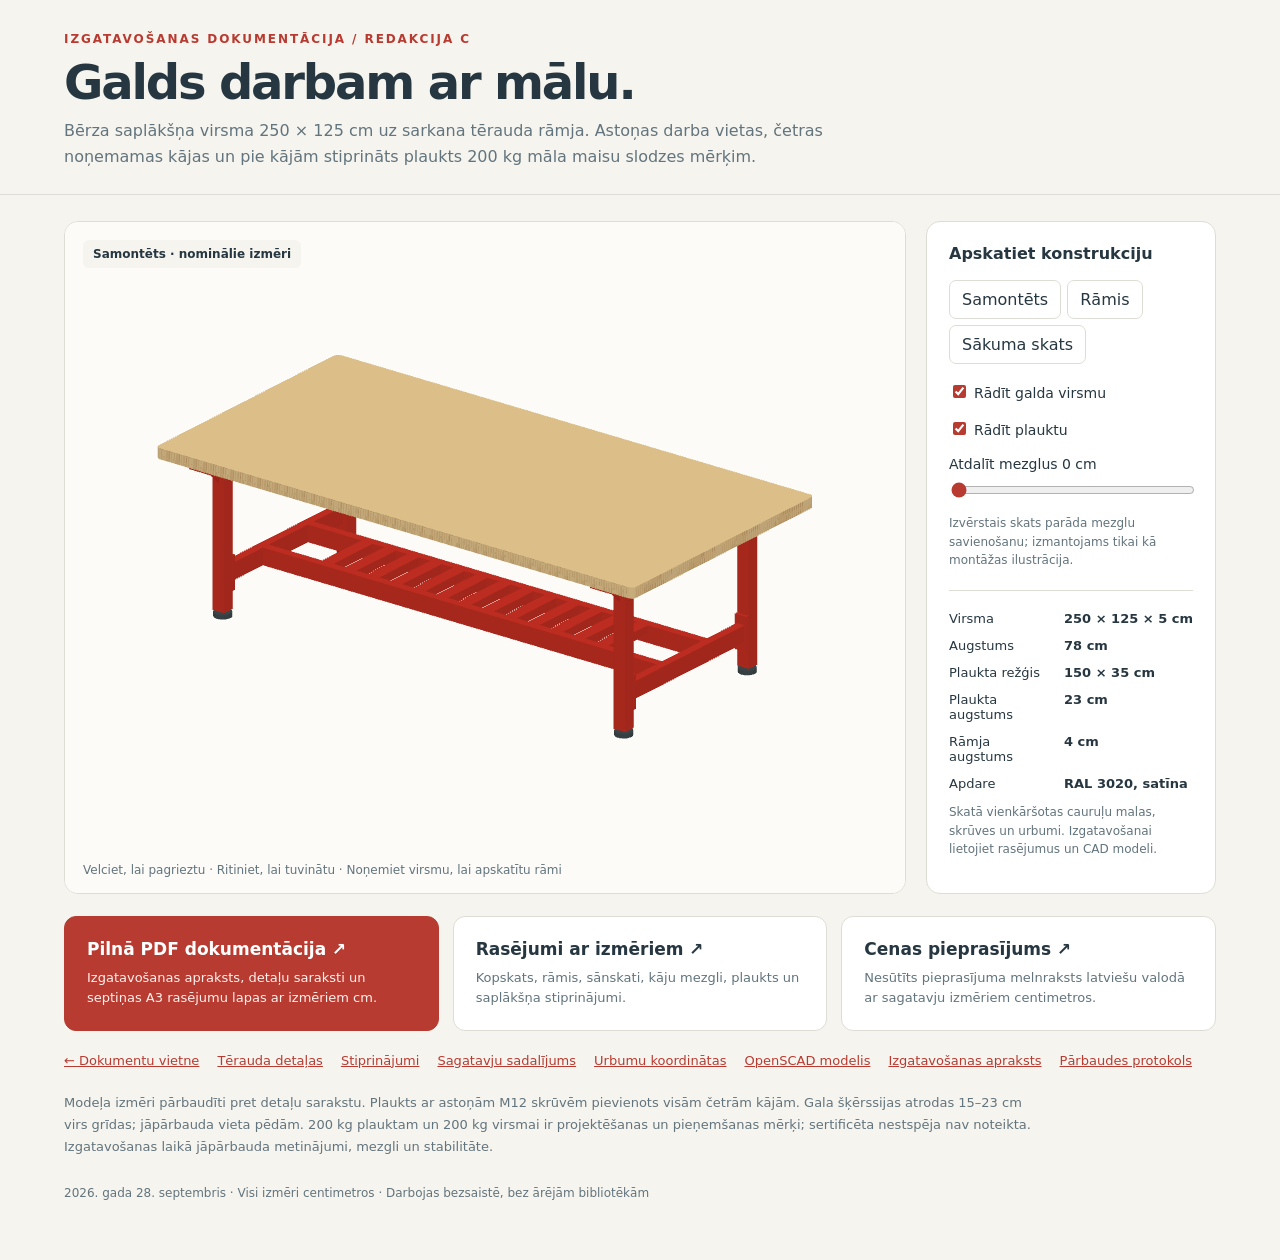
==== commit 46128c85: "Done web" ====
--- a/pottery-table/index.html
+++ b/pottery-table/index.html
@@ -14,16 +14,16 @@
 @media(max-width:850px){.workspace{grid-template-columns:1fr}canvas{height:420px}.view{min-height:420px}.downloads{grid-template-columns:1fr}aside{padding:18px}.details{grid-template-columns:1fr auto}.help{font-size:10px}header{padding-top:24px}}
 @media print{header{padding:0}main{padding:10px 0}aside,.help,.downloads,.links{display:none}.workspace{display:block}.view{border:0}canvas{height:420px}.notice:after{content:' Izgatavošanai lietot PDF rasējumus.'}}
 </style>
-<header><div class="eyebrow">IZGATAVOŠANAS DOKUMENTĀCIJA / REDAKCIJA B</div><h1>Galds darbam ar mālu.</h1><p>Bērza saplākšņa virsma 250 × 125 cm uz sarkana tērauda rāmja. Astoņas darba vietas, četras noņemamas kājas un pie kājām stiprināts plaukts 200 kg māla maisu slodzes mērķim.</p></header>
+<header><div class="eyebrow">IZGATAVOŠANAS DOKUMENTĀCIJA / REDAKCIJA C</div><h1>Galds darbam ar mālu.</h1><p>Bērza saplākšņa virsma 250 × 125 cm uz sarkana tērauda rāmja. Astoņas darba vietas, četras noņemamas kājas un pie kājām stiprināts plaukts 200 kg māla maisu slodzes mērķim.</p></header>
 <main>
 <div class="workspace"><div class="view"><div class="badge" id="mode">Samontēts · nominālie izmēri</div><canvas id="canvas" aria-label="Interaktīvs keramikas galda trīsdimensiju modelis"></canvas><div id="error" class="error">Pārlūks neatbalsta šo 3D skatu. Atveriet zemāk pieejamos rasējumus.</div><div class="help">Velciet, lai pagrieztu · Ritiniet, lai tuvinātu · Noņemiet virsmu, lai apskatītu rāmi</div></div>
-<aside><h2>Apskatiet konstrukciju</h2><div class="buttons"><button id="assembled">Samontēts</button><button id="frame">Rāmis</button><button id="reset">Sākuma skats</button></div><label><input type="checkbox" id="top" checked>Rādīt galda virsmu</label><label><input type="checkbox" id="shelf" checked>Rādīt plauktu</label><label for="explode">Atdalīt mezglus <span id="expval">0</span> cm</label><input type="range" id="explode" min="0" max="24" value="0" step="1"><p class="small">Izvērstais skats parāda mezglu savienošanu; izmantojams tikai kā montāžas ilustrācija.</p><div class="details"><span>Virsma</span><span>250 × 125 × 5 cm</span><span>Augstums</span><span>78 cm</span><span>Plaukta klājs</span><span>150 × 35 cm</span><span>Plaukta augstums</span><span>25 cm</span><span>Rāmja augstums</span><span>4 cm</span><span>Apdare</span><span>RAL 3020, satīna</span></div><p class="small">Skatā vienkāršotas cauruļu malas, skrūves un urbumi. Izgatavošanai lietojiet rasējumus un CAD modeli.</p></aside></div>
+<aside><h2>Apskatiet konstrukciju</h2><div class="buttons"><button id="assembled">Samontēts</button><button id="frame">Rāmis</button><button id="reset">Sākuma skats</button></div><label><input type="checkbox" id="top" checked>Rādīt galda virsmu</label><label><input type="checkbox" id="shelf" checked>Rādīt plauktu</label><label for="explode">Atdalīt mezglus <span id="expval">0</span> cm</label><input type="range" id="explode" min="0" max="24" value="0" step="1"><p class="small">Izvērstais skats parāda mezglu savienošanu; izmantojams tikai kā montāžas ilustrācija.</p><div class="details"><span>Virsma</span><span>250 × 125 × 5 cm</span><span>Augstums</span><span>78 cm</span><span>Plaukta režģis</span><span>150 × 35 cm</span><span>Plaukta augstums</span><span>23 cm</span><span>Rāmja augstums</span><span>4 cm</span><span>Apdare</span><span>RAL 3020, satīna</span></div><p class="small">Skatā vienkāršotas cauruļu malas, skrūves un urbumi. Izgatavošanai lietojiet rasējumus un CAD modeli.</p></aside></div>
 <div class="downloads"><a class="card primary" href="workshop-package.pdf"><strong>Pilnā PDF dokumentācija ↗</strong><span>Izgatavošanas apraksts, detaļu saraksti un septiņas A3 rasējumu lapas ar izmēriem cm.</span></a><a class="card" href="drawings.pdf"><strong>Rasējumi ar izmēriem ↗</strong><span>Kopskats, rāmis, sānskati, kāju mezgli, plaukts un saplākšņa stiprinājumi.</span></a><a class="card" href="supplier-quote-lv.txt"><strong>Cenas pieprasījums ↗</strong><span>Nesūtīts pieprasījuma melnraksts latviešu valodā ar sagatavju izmēriem centimetros.</span></a></div>
-<div class="links"><a href="cutting-list.csv">Tērauda detaļas</a><a href="hardware-list.csv">Stiprinājumi</a><a href="stock-cutting.csv">Sagatavju sadalījums</a><a href="drilling-coordinates.csv">Urbumu koordinātas</a><a href="model/table.scad">OpenSCAD modelis</a><a href="construction-guide.md">Izgatavošanas apraksts</a><a href="verification.md">Pārbaudes protokols</a></div>
+<div class="links"><a href="../index.html">← Dokumentu vietne</a><a href="cutting-list.csv">Tērauda detaļas</a><a href="hardware-list.csv">Stiprinājumi</a><a href="stock-cutting.csv">Sagatavju sadalījums</a><a href="drilling-coordinates.csv">Urbumu koordinātas</a><a href="model/table.scad">OpenSCAD modelis</a><a href="construction-guide.md">Izgatavošanas apraksts</a><a href="verification.md">Pārbaudes protokols</a></div>
 <p class="notice">Modeļa izmēri pārbaudīti pret detaļu sarakstu. Plaukts ar astoņām M12 skrūvēm pievienots visām četrām kājām. Gala šķērssijas atrodas 15–23 cm virs grīdas; jāpārbauda vieta pēdām. 200 kg plauktam un 200 kg virsmai ir projektēšanas un pieņemšanas mērķi; sertificēta nestspēja nav noteikta. Izgatavošanas laikā jāpārbauda metinājumi, mezgli un stabilitāte.</p><footer>2026. gada 28. septembris · Visi izmēri centimetros · Darbojas bezsaistē, bez ārējām bibliotēkām</footer>
 </main>
 <script>
-const PARTS=[{"mark":"T01","instance":"T01-1","origin":[18,10,68.8],"size":[214,8,4],"group":"frame","kind":"tube","axis":"x","wall":0.3,"holes":[{"x":125,"y":14,"z":68.8,"d":0.6,"depth":0.3,"axis":"z","purpose":"ventil\u0101cija"},{"x":27,"y":13,"z":68.8,"d":3,"depth":0.3,"axis":"z","purpose":"M12 aug\u0161\u0113j\u0101 uzgrie\u017e\u0146a atvere"},{"x":223,"y":13,"z":68.8,"d":3,"depth":0.3,"axis":"z","purpose":"M12 aug\u0161\u0113j\u0101 uzgrie\u017e\u0146a atvere"}],"slots":[]},{"mark":"T01","instance":"T01-2","origin":[18,58.5,68.8],"size":[214,8,4],"group":"frame","kind":"tube","axis":"x","wall":0.3,"holes":[{"x":125,"y":62.5,"z":68.8,"d":0.6,"depth":0.3,"axis":"z","purpose":"ventil\u0101cija"}],"slots":[]},{"mark":"T01","instance":"T01-3","origin":[18,107,68.8],"size":[214,8,4],"group":"frame","kind":"tube","axis":"x","wall":0.3,"holes":[{"x":125,"y":111,"z":68.8,"d":0.6,"depth":0.3,"axis":"z","purpose":"ventil\u0101cija"},{"x":27,"y":112,"z":68.8,"d":3,"depth":0.3,"axis":"z","purpose":"M12 aug\u0161\u0113j\u0101 uzgrie\u017e\u0146a atvere"},{"x":223,"y":112,"z":68.8,"d":3,"depth":0.3,"axis":"z","purpose":"M12 aug\u0161\u0113j\u0101 uzgrie\u017e\u0146a atvere"}],"slots":[]},{"mark":"T02","instance":"T02-1","origin":[10,10,68.8],"size":[8,105,4],"group":"frame","kind":"tube","axis":"y","wall":0.3,"holes":[{"x":13,"y":13,"z":68.8,"d":3,"depth":0.3,"axis":"z","purpose":"M12 aug\u0161\u0113j\u0101 uzgrie\u017e\u0146a atvere"},{"x":13,"y":27,"z":68.8,"d":3,"depth":0.3,"axis":"z","purpose":"M12 aug\u0161\u0113j\u0101 uzgrie\u017e\u0146a atvere"},{"x":13,"y":98,"z":68.8,"d":3,"depth":0.3,"axis":"z","purpose":"M12 aug\u0161\u0113j\u0101 uzgrie\u017e\u0146a atvere"},{"x":13,"y":112,"z":68.8,"d":3,"depth":0.3,"axis":"z","purpose":"M12 aug\u0161\u0113j\u0101 uzgrie\u017e\u0146a atvere"}],"slots":[]},{"mark":"T02","instance":"T02-2","origin":[232,10,68.8],"size":[8,105,4],"group":"frame","kind":"tube","axis":"y","wall":0.3,"holes":[{"x":237,"y":13,"z":68.8,"d":3,"depth":0.3,"axis":"z","purpose":"M12 aug\u0161\u0113j\u0101 uzgrie\u017e\u0146a atvere"},{"x":237,"y":27,"z":68.8,"d":3,"depth":0.3,"axis":"z","purpose":"M12 aug\u0161\u0113j\u0101 uzgrie\u017e\u0146a atvere"},{"x":237,"y":98,"z":68.8,"d":3,"depth":0.3,"axis":"z","purpose":"M12 aug\u0161\u0113j\u0101 uzgrie\u017e\u0146a atvere"},{"x":237,"y":112,"z":68.8,"d":3,"depth":0.3,"axis":"z","purpose":"M12 aug\u0161\u0113j\u0101 uzgrie\u017e\u0146a atvere"}],"slots":[]},{"mark":"T03","instance":"T03-1","origin":[62,18,68.8],"size":[6,40.5,4],"group":"frame","kind":"tube","axis":"y","wall":0.3,"holes":[{"x":65,"y":38.25,"z":68.8,"d":0.6,"depth":0.3,"axis":"z","purpose":"ventil\u0101cija"}],"slots":[]},{"mark":"T03","instance":"T03-2","origin":[62,66.5,68.8],"size":[6,40.5,4],"group":"frame","kind":"tube","axis":"y","wall":0.3,"holes":[{"x":65,"y":86.75,"z":68.8,"d":0.6,"depth":0.3,"axis":"z","purpose":"ventil\u0101cija"}],"slots":[]},{"mark":"T03","instance":"T03-3","origin":[182,18,68.8],"size":[6,40.5,4],"group":"frame","kind":"tube","axis":"y","wall":0.3,"holes":[{"x":185,"y":38.25,"z":68.8,"d":0.6,"depth":0.3,"axis":"z","purpose":"ventil\u0101cija"}],"slots":[]},{"mark":"T03","instance":"T03-4","origin":[182,66.5,68.8],"size":[6,40.5,4],"group":"frame","kind":"tube","axis":"y","wall":0.3,"holes":[{"x":185,"y":86.75,"z":68.8,"d":0.6,"depth":0.3,"axis":"z","purpose":"ventil\u0101cija"}],"slots":[]},{"mark":"P01","instance":"P01-F1","origin":[10,10,68],"size":[20,20,0.8],"group":"frame","kind":"plate","axis":null,"wall":0,"holes":[{"x":13,"y":13,"z":68,"d":1.3,"depth":0.8,"axis":"z","purpose":"skr\u016bves caurums"},{"x":13,"y":27,"z":68,"d":1.3,"depth":0.8,"axis":"z","purpose":"skr\u016bves caurums"},{"x":27,"y":13,"z":68,"d":1.3,"depth":0.8,"axis":"z","purpose":"skr\u016bves caurums"},{"x":27,"y":27,"z":68,"d":1.3,"depth":0.8,"axis":"z","purpose":"skr\u016bves caurums"}],"slots":[]},{"mark":"P01","instance":"P01-L1","origin":[10,10,67.2],"size":[20,20,0.8],"group":"legs","kind":"plate","axis":null,"wall":0,"holes":[{"x":13,"y":13,"z":67.2,"d":1.3,"depth":0.8,"axis":"z","purpose":"skr\u016bves caurums"},{"x":13,"y":27,"z":67.2,"d":1.3,"depth":0.8,"axis":"z","purpose":"skr\u016bves caurums"},{"x":27,"y":13,"z":67.2,"d":1.3,"depth":0.8,"axis":"z","purpose":"skr\u016bves caurums"},{"x":27,"y":27,"z":67.2,"d":1.3,"depth":0.8,"axis":"z","purpose":"skr\u016bves caurums"}],"slots":[]},{"mark":"L01","instance":"L01-1","origin":[17,17,3.8],"size":[6,6,63.4],"group":"legs","kind":"tube","axis":"z","wall":0.3,"holes":[{"x":20,"y":22.7,"z":12.5,"d":3,"depth":0.3,"axis":"y","purpose":"M12 plaukta uzgrie\u017e\u0146a atvere"},{"x":20,"y":22.7,"z":25.5,"d":3,"depth":0.3,"axis":"y","purpose":"M12 plaukta uzgrie\u017e\u0146a atvere"}],"slots":[]},{"mark":"P02","instance":"P02-1","origin":[17,17,3],"size":[6,6,0.8],"group":"legs","kind":"plate","axis":null,"wall":0,"holes":[{"x":20,"y":20,"z":3,"d":1.8,"depth":0.8,"axis":"z","purpose":"skr\u016bves caurums"}],"slots":[]},{"mark":"P05","instance":"P05-1-1","kind":"gusset","group":"legs","centre":[20,20],"side":0,"top":67.2,"leg":6,"thickness":0.6},{"mark":"P05","instance":"P05-1-2","kind":"gusset","group":"legs","centre":[20,20],"side":1,"top":67.2,"leg":6,"thickness":0.6},{"mark":"P05","instance":"P05-1-3","kind":"gusset","group":"legs","centre":[20,20],"side":2,"top":67.2,"leg":6,"thickness":0.6},{"mark":"P05","instance":"P05-1-4","kind":"gusset","group":"legs","centre":[20,20],"side":3,"top":67.2,"leg":6,"thickness":0.6},{"mark":"P03","instance":"P03-L1","origin":[17,23,11],"size":[6,0.8,16],"group":"legs","kind":"plate","axis":null,"wall":0,"holes":[{"x":20,"y":23,"z":12.5,"d":1.3,"depth":0.8,"axis":"y","purpose":"skr\u016bves caurums"},{"x":20,"y":23,"z":25.5,"d":1.3,"depth":0.8,"axis":"y","purpose":"skr\u016bves caurums"}],"slots":[]},{"mark":"P03","instance":"P03-S1","origin":[17,23.8,11],"size":[6,0.8,16],"group":"shelf","kind":"plate","axis":null,"wall":0,"holes":[{"x":20,"y":23.8,"z":12.5,"d":1.3,"depth":0.8,"axis":"y","purpose":"skr\u016bves caurums"},{"x":20,"y":23.8,"z":25.5,"d":1.3,"depth":0.8,"axis":"y","purpose":"skr\u016bves caurums"}],"slots":[]},{"mark":"P01","instance":"P01-F2","origin":[220,10,68],"size":[20,20,0.8],"group":"frame","kind":"plate","axis":null,"wall":0,"holes":[{"x":223,"y":13,"z":68,"d":1.3,"depth":0.8,"axis":"z","purpose":"skr\u016bves caurums"},{"x":223,"y":27,"z":68,"d":1.3,"depth":0.8,"axis":"z","purpose":"skr\u016bves caurums"},{"x":237,"y":13,"z":68,"d":1.3,"depth":0.8,"axis":"z","purpose":"skr\u016bves caurums"},{"x":237,"y":27,"z":68,"d":1.3,"depth":0.8,"axis":"z","purpose":"skr\u016bves caurums"}],"slots":[]},{"mark":"P01","instance":"P01-L2","origin":[220,10,67.2],"size":[20,20,0.8],"group":"legs","kind":"plate","axis":null,"wall":0,"holes":[{"x":223,"y":13,"z":67.2,"d":1.3,"depth":0.8,"axis":"z","purpose":"skr\u016bves caurums"},{"x":223,"y":27,"z":67.2,"d":1.3,"depth":0.8,"axis":"z","purpose":"skr\u016bves caurums"},{"x":237,"y":13,"z":67.2,"d":1.3,"depth":0.8,"axis":"z","purpose":"skr\u016bves caurums"},{"x":237,"y":27,"z":67.2,"d":1.3,"depth":0.8,"axis":"z","purpose":"skr\u016bves caurums"}],"slots":[]},{"mark":"L01","instance":"L01-2","origin":[227,17,3.8],"size":[6,6,63.4],"group":"legs","kind":"tube","axis":"z","wall":0.3,"holes":[{"x":230,"y":22.7,"z":12.5,"d":3,"depth":0.3,"axis":"y","purpose":"M12 plaukta uzgrie\u017e\u0146a atvere"},{"x":230,"y":22.7,"z":25.5,"d":3,"depth":0.3,"axis":"y","purpose":"M12 plaukta uzgrie\u017e\u0146a atvere"}],"slots":[]},{"mark":"P02","instance":"P02-2","origin":[227,17,3],"size":[6,6,0.8],"group":"legs","kind":"plate","axis":null,"wall":0,"holes":[{"x":230,"y":20,"z":3,"d":1.8,"depth":0.8,"axis":"z","purpose":"skr\u016bves caurums"}],"slots":[]},{"mark":"P05","instance":"P05-2-1","kind":"gusset","group":"legs","centre":[230,20],"side":0,"top":67.2,"leg":6,"thickness":0.6},{"mark":"P05","instance":"P05-2-2","kind":"gusset","group":"legs","centre":[230,20],"side":1,"top":67.2,"leg":6,"thickness":0.6},{"mark":"P05","instance":"P05-2-3","kind":"gusset","group":"legs","centre":[230,20],"side":2,"top":67.2,"leg":6,"thickness":0.6},{"mark":"P05","instance":"P05-2-4","kind":"gusset","group":"legs","centre":[230,20],"side":3,"top":67.2,"leg":6,"thickness":0.6},{"mark":"P03","instance":"P03-L2","origin":[227,23,11],"size":[6,0.8,16],"group":"legs","kind":"plate","axis":null,"wall":0,"holes":[{"x":230,"y":23,"z":12.5,"d":1.3,"depth":0.8,"axis":"y","purpose":"skr\u016bves caurums"},{"x":230,"y":23,"z":25.5,"d":1.3,"depth":0.8,"axis":"y","purpose":"skr\u016bves caurums"}],"slots":[]},{"mark":"P03","instance":"P03-S2","origin":[227,23.8,11],"size":[6,0.8,16],"group":"shelf","kind":"plate","axis":null,"wall":0,"holes":[{"x":230,"y":23.8,"z":12.5,"d":1.3,"depth":0.8,"axis":"y","purpose":"skr\u016bves caurums"},{"x":230,"y":23.8,"z":25.5,"d":1.3,"depth":0.8,"axis":"y","purpose":"skr\u016bves caurums"}],"slots":[]},{"mark":"P01","instance":"P01-F3","origin":[10,95,68],"size":[20,20,0.8],"group":"frame","kind":"plate","axis":null,"wall":0,"holes":[{"x":13,"y":98,"z":68,"d":1.3,"depth":0.8,"axis":"z","purpose":"skr\u016bves caurums"},{"x":13,"y":112,"z":68,"d":1.3,"depth":0.8,"axis":"z","purpose":"skr\u016bves caurums"},{"x":27,"y":98,"z":68,"d":1.3,"depth":0.8,"axis":"z","purpose":"skr\u016bves caurums"},{"x":27,"y":112,"z":68,"d":1.3,"depth":0.8,"axis":"z","purpose":"skr\u016bves caurums"}],"slots":[]},{"mark":"P01","instance":"P01-L3","origin":[10,95,67.2],"size":[20,20,0.8],"group":"legs","kind":"plate","axis":null,"wall":0,"holes":[{"x":13,"y":98,"z":67.2,"d":1.3,"depth":0.8,"axis":"z","purpose":"skr\u016bves caurums"},{"x":13,"y":112,"z":67.2,"d":1.3,"depth":0.8,"axis":"z","purpose":"skr\u016bves caurums"},{"x":27,"y":98,"z":67.2,"d":1.3,"depth":0.8,"axis":"z","purpose":"skr\u016bves caurums"},{"x":27,"y":112,"z":67.2,"d":1.3,"depth":0.8,"axis":"z","purpose":"skr\u016bves caurums"}],"slots":[]},{"mark":"L01","instance":"L01-3","origin":[17,102,3.8],"size":[6,6,63.4],"group":"legs","kind":"tube","axis":"z","wall":0.3,"holes":[{"x":20,"y":102,"z":12.5,"d":3,"depth":0.3,"axis":"y","purpose":"M12 plaukta uzgrie\u017e\u0146a atvere"},{"x":20,"y":102,"z":25.5,"d":3,"depth":0.3,"axis":"y","purpose":"M12 plaukta uzgrie\u017e\u0146a atvere"}],"slots":[]},{"mark":"P02","instance":"P02-3","origin":[17,102,3],"size":[6,6,0.8],"group":"legs","kind":"plate","axis":null,"wall":0,"holes":[{"x":20,"y":105,"z":3,"d":1.8,"depth":0.8,"axis":"z","purpose":"skr\u016bves caurums"}],"slots":[]},{"mark":"P05","instance":"P05-3-1","kind":"gusset","group":"legs","centre":[20,105],"side":0,"top":67.2,"leg":6,"thickness":0.6},{"mark":"P05","instance":"P05-3-2","kind":"gusset","group":"legs","centre":[20,105],"side":1,"top":67.2,"leg":6,"thickness":0.6},{"mark":"P05","instance":"P05-3-3","kind":"gusset","group":"legs","centre":[20,105],"side":2,"top":67.2,"leg":6,"thickness":0.6},{"mark":"P05","instance":"P05-3-4","kind":"gusset","group":"legs","centre":[20,105],"side":3,"top":67.2,"leg":6,"thickness":0.6},{"mark":"P03","instance":"P03-L3","origin":[17,101.2,11],"size":[6,0.8,16],"group":"legs","kind":"plate","axis":null,"wall":0,"holes":[{"x":20,"y":101.2,"z":12.5,"d":1.3,"depth":0.8,"axis":"y","purpose":"skr\u016bves caurums"},{"x":20,"y":101.2,"z":25.5,"d":1.3,"depth":0.8,"axis":"y","purpose":"skr\u016bves caurums"}],"slots":[]},{"mark":"P03","instance":"P03-S3","origin":[17,100.4,11],"size":[6,0.8,16],"group":"shelf","kind":"plate","axis":null,"wall":0,"holes":[{"x":20,"y":100.4,"z":12.5,"d":1.3,"depth":0.8,"axis":"y","purpose":"skr\u016bves caurums"},{"x":20,"y":100.4,"z":25.5,"d":1.3,"depth":0.8,"axis":"y","purpose":"skr\u016bves caurums"}],"slots":[]},{"mark":"P01","instance":"P01-F4","origin":[220,95,68],"size":[20,20,0.8],"group":"frame","kind":"plate","axis":null,"wall":0,"holes":[{"x":223,"y":98,"z":68,"d":1.3,"depth":0.8,"axis":"z","purpose":"skr\u016bves caurums"},{"x":223,"y":112,"z":68,"d":1.3,"depth":0.8,"axis":"z","purpose":"skr\u016bves caurums"},{"x":237,"y":98,"z":68,"d":1.3,"depth":0.8,"axis":"z","purpose":"skr\u016bves caurums"},{"x":237,"y":112,"z":68,"d":1.3,"depth":0.8,"axis":"z","purpose":"skr\u016bves caurums"}],"slots":[]},{"mark":"P01","instance":"P01-L4","origin":[220,95,67.2],"size":[20,20,0.8],"group":"legs","kind":"plate","axis":null,"wall":0,"holes":[{"x":223,"y":98,"z":67.2,"d":1.3,"depth":0.8,"axis":"z","purpose":"skr\u016bves caurums"},{"x":223,"y":112,"z":67.2,"d":1.3,"depth":0.8,"axis":"z","purpose":"skr\u016bves caurums"},{"x":237,"y":98,"z":67.2,"d":1.3,"depth":0.8,"axis":"z","purpose":"skr\u016bves caurums"},{"x":237,"y":112,"z":67.2,"d":1.3,"depth":0.8,"axis":"z","purpose":"skr\u016bves caurums"}],"slots":[]},{"mark":"L01","instance":"L01-4","origin":[227,102,3.8],"size":[6,6,63.4],"group":"legs","kind":"tube","axis":"z","wall":0.3,"holes":[{"x":230,"y":102,"z":12.5,"d":3,"depth":0.3,"axis":"y","purpose":"M12 plaukta uzgrie\u017e\u0146a atvere"},{"x":230,"y":102,"z":25.5,"d":3,"depth":0.3,"axis":"y","purpose":"M12 plaukta uzgrie\u017e\u0146a atvere"}],"slots":[]},{"mark":"P02","instance":"P02-4","origin":[227,102,3],"size":[6,6,0.8],"group":"legs","kind":"plate","axis":null,"wall":0,"holes":[{"x":230,"y":105,"z":3,"d":1.8,"depth":0.8,"axis":"z","purpose":"skr\u016bves caurums"}],"slots":[]},{"mark":"P05","instance":"P05-4-1","kind":"gusset","group":"legs","centre":[230,105],"side":0,"top":67.2,"leg":6,"thickness":0.6},{"mark":"P05","instance":"P05-4-2","kind":"gusset","group":"legs","centre":[230,105],"side":1,"top":67.2,"leg":6,"thickness":0.6},{"mark":"P05","instance":"P05-4-3","kind":"gusset","group":"legs","centre":[230,105],"side":2,"top":67.2,"leg":6,"thickness":0.6},{"mark":"P05","instance":"P05-4-4","kind":"gusset","group":"legs","centre":[230,105],"side":3,"top":67.2,"leg":6,"thickness":0.6},{"mark":"P03","instance":"P03-L4","origin":[227,101.2,11],"size":[6,0.8,16],"group":"legs","kind":"plate","axis":null,"wall":0,"holes":[{"x":230,"y":101.2,"z":12.5,"d":1.3,"depth":0.8,"axis":"y","purpose":"skr\u016bves caurums"},{"x":230,"y":101.2,"z":25.5,"d":1.3,"depth":0.8,"axis":"y","purpose":"skr\u016bves caurums"}],"slots":[]},{"mark":"P03","instance":"P03-S4","origin":[227,100.4,11],"size":[6,0.8,16],"group":"shelf","kind":"plate","axis":null,"wall":0,"holes":[{"x":230,"y":100.4,"z":12.5,"d":1.3,"depth":0.8,"axis":"y","purpose":"skr\u016bves caurums"},{"x":230,"y":100.4,"z":25.5,"d":1.3,"depth":0.8,"axis":"y","purpose":"skr\u016bves caurums"}],"slots":[]},{"mark":"S01","instance":"S01-1","origin":[22,45,15],"size":[206,4,8],"group":"shelf","kind":"tube","axis":"x","wall":0.3,"holes":[{"x":125,"y":47,"z":15,"d":0.6,"depth":0.3,"axis":"z","purpose":"ventil\u0101cija"}],"slots":[]},{"mark":"S01","instance":"S01-2","origin":[22,76,15],"size":[206,4,8],"group":"shelf","kind":"tube","axis":"x","wall":0.3,"holes":[{"x":125,"y":78,"z":15,"d":0.6,"depth":0.3,"axis":"z","purpose":"ventil\u0101cija"}],"slots":[]},{"mark":"S02","instance":"S02-1","origin":[18,24.6,15],"size":[4,75.8,8],"group":"shelf","kind":"tube","axis":"y","wall":0.3,"holes":[{"x":20,"y":62.5,"z":15,"d":0.6,"depth":0.3,"axis":"z","purpose":"ventil\u0101cija"}],"slots":[]},{"mark":"S02","instance":"S02-2","origin":[228,24.6,15],"size":[4,75.8,8],"group":"shelf","kind":"tube","axis":"y","wall":0.3,"holes":[{"x":230,"y":62.5,"z":15,"d":0.6,"depth":0.3,"axis":"z","purpose":"ventil\u0101cija"}],"slots":[]},{"mark":"S03","instance":"S03-1","origin":[50,49,19],"size":[6,27,4],"group":"shelf","kind":"tube","axis":"y","wall":0.3,"holes":[{"x":53,"y":62.5,"z":19,"d":0.6,"depth":0.3,"axis":"z","purpose":"ventil\u0101cija"}],"slots":[]},{"mark":"S03","instance":"S03-2","origin":[68,49,19],"size":[6,27,4],"group":"shelf","kind":"tube","axis":"y","wall":0.3,"holes":[{"x":71,"y":62.5,"z":19,"d":0.6,"depth":0.3,"axis":"z","purpose":"ventil\u0101cija"}],"slots":[]},{"mark":"S03","instance":"S03-3","origin":[86,49,19],"size":[6,27,4],"group":"shelf","kind":"tube","axis":"y","wall":0.3,"holes":[{"x":89,"y":62.5,"z":19,"d":0.6,"depth":0.3,"axis":"z","purpose":"ventil\u0101cija"}],"slots":[]},{"mark":"S03","instance":"S03-4","origin":[104,49,19],"size":[6,27,4],"group":"shelf","kind":"tube","axis":"y","wall":0.3,"holes":[{"x":107,"y":62.5,"z":19,"d":0.6,"depth":0.3,"axis":"z","purpose":"ventil\u0101cija"}],"slots":[]},{"mark":"S03","instance":"S03-5","origin":[122,49,19],"size":[6,27,4],"group":"shelf","kind":"tube","axis":"y","wall":0.3,"holes":[{"x":125,"y":62.5,"z":19,"d":0.6,"depth":0.3,"axis":"z","purpose":"ventil\u0101cija"}],"slots":[]},{"mark":"S03","instance":"S03-6","origin":[140,49,19],"size":[6,27,4],"group":"shelf","kind":"tube","axis":"y","wall":0.3,"holes":[{"x":143,"y":62.5,"z":19,"d":0.6,"depth":0.3,"axis":"z","purpose":"ventil\u0101cija"}],"slots":[]},{"mark":"S03","instance":"S03-7","origin":[158,49,19],"size":[6,27,4],"group":"shelf","kind":"tube","axis":"y","wall":0.3,"holes":[{"x":161,"y":62.5,"z":19,"d":0.6,"depth":0.3,"axis":"z","purpose":"ventil\u0101cija"}],"slots":[]},{"mark":"S03","instance":"S03-8","origin":[176,49,19],"size":[6,27,4],"group":"shelf","kind":"tube","axis":"y","wall":0.3,"holes":[{"x":179,"y":62.5,"z":19,"d":0.6,"depth":0.3,"axis":"z","purpose":"ventil\u0101cija"}],"slots":[]},{"mark":"S03","instance":"S03-9","origin":[194,49,19],"size":[6,27,4],"group":"shelf","kind":"tube","axis":"y","wall":0.3,"holes":[{"x":197,"y":62.5,"z":19,"d":0.6,"depth":0.3,"axis":"z","purpose":"ventil\u0101cija"}],"slots":[]},{"mark":"P04","instance":"P04-W01-1","origin":[38,18,72.4],"size":[4,4,0.4],"group":"frame","kind":"plate","axis":null,"wall":0,"holes":[],"slots":[{"x":40,"y":20,"z":72.4,"width":0.8,"length":1.6,"depth":0.4,"wood":"W01"}]},{"mark":"P04","instance":"P04-W01-2","origin":[72,18,72.4],"size":[4,4,0.4],"group":"frame","kind":"plate","axis":null,"wall":0,"holes":[],"slots":[{"x":74,"y":20,"z":72.4,"width":0.8,"length":1.6,"depth":0.4,"wood":"W01"}]},{"mark":"P04","instance":"P04-W01-3","origin":[106,18,72.4],"size":[4,4,0.4],"group":"frame","kind":"plate","axis":null,"wall":0,"holes":[],"slots":[{"x":108,"y":20,"z":72.4,"width":0.8,"length":1.6,"depth":0.4,"wood":"W01"}]},{"mark":"P04","instance":"P04-W01-4","origin":[140,18,72.4],"size":[4,4,0.4],"group":"frame","kind":"plate","axis":null,"wall":0,"holes":[],"slots":[{"x":142,"y":20,"z":72.4,"width":0.8,"length":1.6,"depth":0.4,"wood":"W01"}]},{"mark":"P04","instance":"P04-W01-5","origin":[174,18,72.4],"size":[4,4,0.4],"group":"frame","kind":"plate","axis":null,"wall":0,"holes":[],"slots":[{"x":176,"y":20,"z":72.4,"width":0.8,"length":1.6,"depth":0.4,"wood":"W01"}]},{"mark":"P04","instance":"P04-W01-6","origin":[208,18,72.4],"size":[4,4,0.4],"group":"frame","kind":"plate","axis":null,"wall":0,"holes":[],"slots":[{"x":210,"y":20,"z":72.4,"width":0.8,"length":1.6,"depth":0.4,"wood":"W01"}]},{"mark":"P04","instance":"P04-W01-7","origin":[38,103,72.4],"size":[4,4,0.4],"group":"frame","kind":"plate","axis":null,"wall":0,"holes":[],"slots":[{"x":40,"y":105,"z":72.4,"width":0.8,"length":1.6,"depth":0.4,"wood":"W01"}]},{"mark":"P04","instance":"P04-W01-8","origin":[72,103,72.4],"size":[4,4,0.4],"group":"frame","kind":"plate","axis":null,"wall":0,"holes":[],"slots":[{"x":74,"y":105,"z":72.4,"width":0.8,"length":1.6,"depth":0.4,"wood":"W01"}]},{"mark":"P04","instance":"P04-W01-9","origin":[106,103,72.4],"size":[4,4,0.4],"group":"frame","kind":"plate","axis":null,"wall":0,"holes":[],"slots":[{"x":108,"y":105,"z":72.4,"width":0.8,"length":1.6,"depth":0.4,"wood":"W01"}]},{"mark":"P04","instance":"P04-W01-10","origin":[140,103,72.4],"size":[4,4,0.4],"group":"frame","kind":"plate","axis":null,"wall":0,"holes":[],"slots":[{"x":142,"y":105,"z":72.4,"width":0.8,"length":1.6,"depth":0.4,"wood":"W01"}]},{"mark":"P04","instance":"P04-W01-11","origin":[174,103,72.4],"size":[4,4,0.4],"group":"frame","kind":"plate","axis":null,"wall":0,"holes":[],"slots":[{"x":176,"y":105,"z":72.4,"width":0.8,"length":1.6,"depth":0.4,"wood":"W01"}]},{"mark":"P04","instance":"P04-W01-12","origin":[208,103,72.4],"size":[4,4,0.4],"group":"frame","kind":"plate","axis":null,"wall":0,"holes":[],"slots":[{"x":210,"y":105,"z":72.4,"width":0.8,"length":1.6,"depth":0.4,"wood":"W01"}]},{"mark":"P04","instance":"P04-W05-1","origin":[60,49,22.6],"size":[4,4,0.4],"group":"shelf","kind":"plate","axis":null,"wall":0,"holes":[],"slots":[{"x":62,"y":51,"z":22.6,"width":0.8,"length":1.6,"depth":0.4,"wood":"W05"}]},{"mark":"P04","instance":"P04-W05-2","origin":[114,49,22.6],"size":[4,4,0.4],"group":"shelf","kind":"plate","axis":null,"wall":0,"holes":[],"slots":[{"x":116,"y":51,"z":22.6,"width":0.8,"length":1.6,"depth":0.4,"wood":"W05"}]},{"mark":"P04","instance":"P04-W05-3","origin":[186,49,22.6],"size":[4,4,0.4],"group":"shelf","kind":"plate","axis":null,"wall":0,"holes":[],"slots":[{"x":188,"y":51,"z":22.6,"width":0.8,"length":1.6,"depth":0.4,"wood":"W05"}]},{"mark":"P04","instance":"P04-W05-4","origin":[60,72,22.6],"size":[4,4,0.4],"group":"shelf","kind":"plate","axis":null,"wall":0,"holes":[],"slots":[{"x":62,"y":74,"z":22.6,"width":0.8,"length":1.6,"depth":0.4,"wood":"W05"}]},{"mark":"P04","instance":"P04-W05-5","origin":[114,72,22.6],"size":[4,4,0.4],"group":"shelf","kind":"plate","axis":null,"wall":0,"holes":[],"slots":[{"x":116,"y":74,"z":22.6,"width":0.8,"length":1.6,"depth":0.4,"wood":"W05"}]},{"mark":"P04","instance":"P04-W05-6","origin":[186,72,22.6],"size":[4,4,0.4],"group":"shelf","kind":"plate","axis":null,"wall":0,"holes":[],"slots":[{"x":188,"y":74,"z":22.6,"width":0.8,"length":1.6,"depth":0.4,"wood":"W05"}]}];
+const PARTS=[{"mark":"T01","instance":"T01-1","origin":[18,10,68.8],"size":[214,8,4],"group":"frame","kind":"tube","axis":"x","wall":0.3,"holes":[{"x":125,"y":14,"z":68.8,"d":0.6,"depth":0.3,"axis":"z","purpose":"ventil\u0101cija"},{"x":27,"y":13,"z":68.8,"d":3,"depth":0.3,"axis":"z","purpose":"M12 aug\u0161\u0113j\u0101 uzgrie\u017e\u0146a atvere"},{"x":223,"y":13,"z":68.8,"d":3,"depth":0.3,"axis":"z","purpose":"M12 aug\u0161\u0113j\u0101 uzgrie\u017e\u0146a atvere"}],"slots":[]},{"mark":"T01","instance":"T01-2","origin":[18,58.5,68.8],"size":[214,8,4],"group":"frame","kind":"tube","axis":"x","wall":0.3,"holes":[{"x":125,"y":62.5,"z":68.8,"d":0.6,"depth":0.3,"axis":"z","purpose":"ventil\u0101cija"}],"slots":[]},{"mark":"T01","instance":"T01-3","origin":[18,107,68.8],"size":[214,8,4],"group":"frame","kind":"tube","axis":"x","wall":0.3,"holes":[{"x":125,"y":111,"z":68.8,"d":0.6,"depth":0.3,"axis":"z","purpose":"ventil\u0101cija"},{"x":27,"y":112,"z":68.8,"d":3,"depth":0.3,"axis":"z","purpose":"M12 aug\u0161\u0113j\u0101 uzgrie\u017e\u0146a atvere"},{"x":223,"y":112,"z":68.8,"d":3,"depth":0.3,"axis":"z","purpose":"M12 aug\u0161\u0113j\u0101 uzgrie\u017e\u0146a atvere"}],"slots":[]},{"mark":"T02","instance":"T02-1","origin":[10,10,68.8],"size":[8,105,4],"group":"frame","kind":"tube","axis":"y","wall":0.3,"holes":[{"x":13,"y":13,"z":68.8,"d":3,"depth":0.3,"axis":"z","purpose":"M12 aug\u0161\u0113j\u0101 uzgrie\u017e\u0146a atvere"},{"x":13,"y":27,"z":68.8,"d":3,"depth":0.3,"axis":"z","purpose":"M12 aug\u0161\u0113j\u0101 uzgrie\u017e\u0146a atvere"},{"x":13,"y":98,"z":68.8,"d":3,"depth":0.3,"axis":"z","purpose":"M12 aug\u0161\u0113j\u0101 uzgrie\u017e\u0146a atvere"},{"x":13,"y":112,"z":68.8,"d":3,"depth":0.3,"axis":"z","purpose":"M12 aug\u0161\u0113j\u0101 uzgrie\u017e\u0146a atvere"}],"slots":[]},{"mark":"T02","instance":"T02-2","origin":[232,10,68.8],"size":[8,105,4],"group":"frame","kind":"tube","axis":"y","wall":0.3,"holes":[{"x":237,"y":13,"z":68.8,"d":3,"depth":0.3,"axis":"z","purpose":"M12 aug\u0161\u0113j\u0101 uzgrie\u017e\u0146a atvere"},{"x":237,"y":27,"z":68.8,"d":3,"depth":0.3,"axis":"z","purpose":"M12 aug\u0161\u0113j\u0101 uzgrie\u017e\u0146a atvere"},{"x":237,"y":98,"z":68.8,"d":3,"depth":0.3,"axis":"z","purpose":"M12 aug\u0161\u0113j\u0101 uzgrie\u017e\u0146a atvere"},{"x":237,"y":112,"z":68.8,"d":3,"depth":0.3,"axis":"z","purpose":"M12 aug\u0161\u0113j\u0101 uzgrie\u017e\u0146a atvere"}],"slots":[]},{"mark":"T03","instance":"T03-1","origin":[62,18,68.8],"size":[6,40.5,4],"group":"frame","kind":"tube","axis":"y","wall":0.3,"holes":[{"x":65,"y":38.25,"z":68.8,"d":0.6,"depth":0.3,"axis":"z","purpose":"ventil\u0101cija"}],"slots":[]},{"mark":"T03","instance":"T03-2","origin":[62,66.5,68.8],"size":[6,40.5,4],"group":"frame","kind":"tube","axis":"y","wall":0.3,"holes":[{"x":65,"y":86.75,"z":68.8,"d":0.6,"depth":0.3,"axis":"z","purpose":"ventil\u0101cija"}],"slots":[]},{"mark":"T03","instance":"T03-3","origin":[182,18,68.8],"size":[6,40.5,4],"group":"frame","kind":"tube","axis":"y","wall":0.3,"holes":[{"x":185,"y":38.25,"z":68.8,"d":0.6,"depth":0.3,"axis":"z","purpose":"ventil\u0101cija"}],"slots":[]},{"mark":"T03","instance":"T03-4","origin":[182,66.5,68.8],"size":[6,40.5,4],"group":"frame","kind":"tube","axis":"y","wall":0.3,"holes":[{"x":185,"y":86.75,"z":68.8,"d":0.6,"depth":0.3,"axis":"z","purpose":"ventil\u0101cija"}],"slots":[]},{"mark":"P01","instance":"P01-F1","origin":[10,10,68],"size":[20,20,0.8],"group":"frame","kind":"plate","axis":null,"wall":0,"holes":[{"x":13,"y":13,"z":68,"d":1.3,"depth":0.8,"axis":"z","purpose":"skr\u016bves caurums"},{"x":13,"y":27,"z":68,"d":1.3,"depth":0.8,"axis":"z","purpose":"skr\u016bves caurums"},{"x":27,"y":13,"z":68,"d":1.3,"depth":0.8,"axis":"z","purpose":"skr\u016bves caurums"},{"x":27,"y":27,"z":68,"d":1.3,"depth":0.8,"axis":"z","purpose":"skr\u016bves caurums"}],"slots":[]},{"mark":"P01","instance":"P01-L1","origin":[10,10,67.2],"size":[20,20,0.8],"group":"legs","kind":"plate","axis":null,"wall":0,"holes":[{"x":13,"y":13,"z":67.2,"d":1.3,"depth":0.8,"axis":"z","purpose":"skr\u016bves caurums"},{"x":13,"y":27,"z":67.2,"d":1.3,"depth":0.8,"axis":"z","purpose":"skr\u016bves caurums"},{"x":27,"y":13,"z":67.2,"d":1.3,"depth":0.8,"axis":"z","purpose":"skr\u016bves caurums"},{"x":27,"y":27,"z":67.2,"d":1.3,"depth":0.8,"axis":"z","purpose":"skr\u016bves caurums"}],"slots":[]},{"mark":"L01","instance":"L01-1","origin":[17,17,3.8],"size":[6,6,63.4],"group":"legs","kind":"tube","axis":"z","wall":0.3,"holes":[{"x":20,"y":22.7,"z":12.5,"d":3,"depth":0.3,"axis":"y","purpose":"M12 plaukta uzgrie\u017e\u0146a atvere"},{"x":20,"y":22.7,"z":25.5,"d":3,"depth":0.3,"axis":"y","purpose":"M12 plaukta uzgrie\u017e\u0146a atvere"}],"slots":[]},{"mark":"P02","instance":"P02-1","origin":[17,17,3],"size":[6,6,0.8],"group":"legs","kind":"plate","axis":null,"wall":0,"holes":[{"x":20,"y":20,"z":3,"d":1.8,"depth":0.8,"axis":"z","purpose":"skr\u016bves caurums"}],"slots":[]},{"mark":"P05","instance":"P05-1-1","kind":"gusset","group":"legs","centre":[20,20],"side":0,"top":67.2,"leg":6,"thickness":0.6},{"mark":"P05","instance":"P05-1-2","kind":"gusset","group":"legs","centre":[20,20],"side":1,"top":67.2,"leg":6,"thickness":0.6},{"mark":"P05","instance":"P05-1-3","kind":"gusset","group":"legs","centre":[20,20],"side":2,"top":67.2,"leg":6,"thickness":0.6},{"mark":"P05","instance":"P05-1-4","kind":"gusset","group":"legs","centre":[20,20],"side":3,"top":67.2,"leg":6,"thickness":0.6},{"mark":"P03","instance":"P03-L1","origin":[17,23,11],"size":[6,0.8,16],"group":"legs","kind":"plate","axis":null,"wall":0,"holes":[{"x":20,"y":23,"z":12.5,"d":1.3,"depth":0.8,"axis":"y","purpose":"skr\u016bves caurums"},{"x":20,"y":23,"z":25.5,"d":1.3,"depth":0.8,"axis":"y","purpose":"skr\u016bves caurums"}],"slots":[]},{"mark":"P03","instance":"P03-S1","origin":[17,23.8,11],"size":[6,0.8,16],"group":"shelf","kind":"plate","axis":null,"wall":0,"holes":[{"x":20,"y":23.8,"z":12.5,"d":1.3,"depth":0.8,"axis":"y","purpose":"skr\u016bves caurums"},{"x":20,"y":23.8,"z":25.5,"d":1.3,"depth":0.8,"axis":"y","purpose":"skr\u016bves caurums"}],"slots":[]},{"mark":"P01","instance":"P01-F2","origin":[220,10,68],"size":[20,20,0.8],"group":"frame","kind":"plate","axis":null,"wall":0,"holes":[{"x":223,"y":13,"z":68,"d":1.3,"depth":0.8,"axis":"z","purpose":"skr\u016bves caurums"},{"x":223,"y":27,"z":68,"d":1.3,"depth":0.8,"axis":"z","purpose":"skr\u016bves caurums"},{"x":237,"y":13,"z":68,"d":1.3,"depth":0.8,"axis":"z","purpose":"skr\u016bves caurums"},{"x":237,"y":27,"z":68,"d":1.3,"depth":0.8,"axis":"z","purpose":"skr\u016bves caurums"}],"slots":[]},{"mark":"P01","instance":"P01-L2","origin":[220,10,67.2],"size":[20,20,0.8],"group":"legs","kind":"plate","axis":null,"wall":0,"holes":[{"x":223,"y":13,"z":67.2,"d":1.3,"depth":0.8,"axis":"z","purpose":"skr\u016bves caurums"},{"x":223,"y":27,"z":67.2,"d":1.3,"depth":0.8,"axis":"z","purpose":"skr\u016bves caurums"},{"x":237,"y":13,"z":67.2,"d":1.3,"depth":0.8,"axis":"z","purpose":"skr\u016bves caurums"},{"x":237,"y":27,"z":67.2,"d":1.3,"depth":0.8,"axis":"z","purpose":"skr\u016bves caurums"}],"slots":[]},{"mark":"L01","instance":"L01-2","origin":[227,17,3.8],"size":[6,6,63.4],"group":"legs","kind":"tube","axis":"z","wall":0.3,"holes":[{"x":230,"y":22.7,"z":12.5,"d":3,"depth":0.3,"axis":"y","purpose":"M12 plaukta uzgrie\u017e\u0146a atvere"},{"x":230,"y":22.7,"z":25.5,"d":3,"depth":0.3,"axis":"y","purpose":"M12 plaukta uzgrie\u017e\u0146a atvere"}],"slots":[]},{"mark":"P02","instance":"P02-2","origin":[227,17,3],"size":[6,6,0.8],"group":"legs","kind":"plate","axis":null,"wall":0,"holes":[{"x":230,"y":20,"z":3,"d":1.8,"depth":0.8,"axis":"z","purpose":"skr\u016bves caurums"}],"slots":[]},{"mark":"P05","instance":"P05-2-1","kind":"gusset","group":"legs","centre":[230,20],"side":0,"top":67.2,"leg":6,"thickness":0.6},{"mark":"P05","instance":"P05-2-2","kind":"gusset","group":"legs","centre":[230,20],"side":1,"top":67.2,"leg":6,"thickness":0.6},{"mark":"P05","instance":"P05-2-3","kind":"gusset","group":"legs","centre":[230,20],"side":2,"top":67.2,"leg":6,"thickness":0.6},{"mark":"P05","instance":"P05-2-4","kind":"gusset","group":"legs","centre":[230,20],"side":3,"top":67.2,"leg":6,"thickness":0.6},{"mark":"P03","instance":"P03-L2","origin":[227,23,11],"size":[6,0.8,16],"group":"legs","kind":"plate","axis":null,"wall":0,"holes":[{"x":230,"y":23,"z":12.5,"d":1.3,"depth":0.8,"axis":"y","purpose":"skr\u016bves caurums"},{"x":230,"y":23,"z":25.5,"d":1.3,"depth":0.8,"axis":"y","purpose":"skr\u016bves caurums"}],"slots":[]},{"mark":"P03","instance":"P03-S2","origin":[227,23.8,11],"size":[6,0.8,16],"group":"shelf","kind":"plate","axis":null,"wall":0,"holes":[{"x":230,"y":23.8,"z":12.5,"d":1.3,"depth":0.8,"axis":"y","purpose":"skr\u016bves caurums"},{"x":230,"y":23.8,"z":25.5,"d":1.3,"depth":0.8,"axis":"y","purpose":"skr\u016bves caurums"}],"slots":[]},{"mark":"P01","instance":"P01-F3","origin":[10,95,68],"size":[20,20,0.8],"group":"frame","kind":"plate","axis":null,"wall":0,"holes":[{"x":13,"y":98,"z":68,"d":1.3,"depth":0.8,"axis":"z","purpose":"skr\u016bves caurums"},{"x":13,"y":112,"z":68,"d":1.3,"depth":0.8,"axis":"z","purpose":"skr\u016bves caurums"},{"x":27,"y":98,"z":68,"d":1.3,"depth":0.8,"axis":"z","purpose":"skr\u016bves caurums"},{"x":27,"y":112,"z":68,"d":1.3,"depth":0.8,"axis":"z","purpose":"skr\u016bves caurums"}],"slots":[]},{"mark":"P01","instance":"P01-L3","origin":[10,95,67.2],"size":[20,20,0.8],"group":"legs","kind":"plate","axis":null,"wall":0,"holes":[{"x":13,"y":98,"z":67.2,"d":1.3,"depth":0.8,"axis":"z","purpose":"skr\u016bves caurums"},{"x":13,"y":112,"z":67.2,"d":1.3,"depth":0.8,"axis":"z","purpose":"skr\u016bves caurums"},{"x":27,"y":98,"z":67.2,"d":1.3,"depth":0.8,"axis":"z","purpose":"skr\u016bves caurums"},{"x":27,"y":112,"z":67.2,"d":1.3,"depth":0.8,"axis":"z","purpose":"skr\u016bves caurums"}],"slots":[]},{"mark":"L01","instance":"L01-3","origin":[17,102,3.8],"size":[6,6,63.4],"group":"legs","kind":"tube","axis":"z","wall":0.3,"holes":[{"x":20,"y":102,"z":12.5,"d":3,"depth":0.3,"axis":"y","purpose":"M12 plaukta uzgrie\u017e\u0146a atvere"},{"x":20,"y":102,"z":25.5,"d":3,"depth":0.3,"axis":"y","purpose":"M12 plaukta uzgrie\u017e\u0146a atvere"}],"slots":[]},{"mark":"P02","instance":"P02-3","origin":[17,102,3],"size":[6,6,0.8],"group":"legs","kind":"plate","axis":null,"wall":0,"holes":[{"x":20,"y":105,"z":3,"d":1.8,"depth":0.8,"axis":"z","purpose":"skr\u016bves caurums"}],"slots":[]},{"mark":"P05","instance":"P05-3-1","kind":"gusset","group":"legs","centre":[20,105],"side":0,"top":67.2,"leg":6,"thickness":0.6},{"mark":"P05","instance":"P05-3-2","kind":"gusset","group":"legs","centre":[20,105],"side":1,"top":67.2,"leg":6,"thickness":0.6},{"mark":"P05","instance":"P05-3-3","kind":"gusset","group":"legs","centre":[20,105],"side":2,"top":67.2,"leg":6,"thickness":0.6},{"mark":"P05","instance":"P05-3-4","kind":"gusset","group":"legs","centre":[20,105],"side":3,"top":67.2,"leg":6,"thickness":0.6},{"mark":"P03","instance":"P03-L3","origin":[17,101.2,11],"size":[6,0.8,16],"group":"legs","kind":"plate","axis":null,"wall":0,"holes":[{"x":20,"y":101.2,"z":12.5,"d":1.3,"depth":0.8,"axis":"y","purpose":"skr\u016bves caurums"},{"x":20,"y":101.2,"z":25.5,"d":1.3,"depth":0.8,"axis":"y","purpose":"skr\u016bves caurums"}],"slots":[]},{"mark":"P03","instance":"P03-S3","origin":[17,100.4,11],"size":[6,0.8,16],"group":"shelf","kind":"plate","axis":null,"wall":0,"holes":[{"x":20,"y":100.4,"z":12.5,"d":1.3,"depth":0.8,"axis":"y","purpose":"skr\u016bves caurums"},{"x":20,"y":100.4,"z":25.5,"d":1.3,"depth":0.8,"axis":"y","purpose":"skr\u016bves caurums"}],"slots":[]},{"mark":"P01","instance":"P01-F4","origin":[220,95,68],"size":[20,20,0.8],"group":"frame","kind":"plate","axis":null,"wall":0,"holes":[{"x":223,"y":98,"z":68,"d":1.3,"depth":0.8,"axis":"z","purpose":"skr\u016bves caurums"},{"x":223,"y":112,"z":68,"d":1.3,"depth":0.8,"axis":"z","purpose":"skr\u016bves caurums"},{"x":237,"y":98,"z":68,"d":1.3,"depth":0.8,"axis":"z","purpose":"skr\u016bves caurums"},{"x":237,"y":112,"z":68,"d":1.3,"depth":0.8,"axis":"z","purpose":"skr\u016bves caurums"}],"slots":[]},{"mark":"P01","instance":"P01-L4","origin":[220,95,67.2],"size":[20,20,0.8],"group":"legs","kind":"plate","axis":null,"wall":0,"holes":[{"x":223,"y":98,"z":67.2,"d":1.3,"depth":0.8,"axis":"z","purpose":"skr\u016bves caurums"},{"x":223,"y":112,"z":67.2,"d":1.3,"depth":0.8,"axis":"z","purpose":"skr\u016bves caurums"},{"x":237,"y":98,"z":67.2,"d":1.3,"depth":0.8,"axis":"z","purpose":"skr\u016bves caurums"},{"x":237,"y":112,"z":67.2,"d":1.3,"depth":0.8,"axis":"z","purpose":"skr\u016bves caurums"}],"slots":[]},{"mark":"L01","instance":"L01-4","origin":[227,102,3.8],"size":[6,6,63.4],"group":"legs","kind":"tube","axis":"z","wall":0.3,"holes":[{"x":230,"y":102,"z":12.5,"d":3,"depth":0.3,"axis":"y","purpose":"M12 plaukta uzgrie\u017e\u0146a atvere"},{"x":230,"y":102,"z":25.5,"d":3,"depth":0.3,"axis":"y","purpose":"M12 plaukta uzgrie\u017e\u0146a atvere"}],"slots":[]},{"mark":"P02","instance":"P02-4","origin":[227,102,3],"size":[6,6,0.8],"group":"legs","kind":"plate","axis":null,"wall":0,"holes":[{"x":230,"y":105,"z":3,"d":1.8,"depth":0.8,"axis":"z","purpose":"skr\u016bves caurums"}],"slots":[]},{"mark":"P05","instance":"P05-4-1","kind":"gusset","group":"legs","centre":[230,105],"side":0,"top":67.2,"leg":6,"thickness":0.6},{"mark":"P05","instance":"P05-4-2","kind":"gusset","group":"legs","centre":[230,105],"side":1,"top":67.2,"leg":6,"thickness":0.6},{"mark":"P05","instance":"P05-4-3","kind":"gusset","group":"legs","centre":[230,105],"side":2,"top":67.2,"leg":6,"thickness":0.6},{"mark":"P05","instance":"P05-4-4","kind":"gusset","group":"legs","centre":[230,105],"side":3,"top":67.2,"leg":6,"thickness":0.6},{"mark":"P03","instance":"P03-L4","origin":[227,101.2,11],"size":[6,0.8,16],"group":"legs","kind":"plate","axis":null,"wall":0,"holes":[{"x":230,"y":101.2,"z":12.5,"d":1.3,"depth":0.8,"axis":"y","purpose":"skr\u016bves caurums"},{"x":230,"y":101.2,"z":25.5,"d":1.3,"depth":0.8,"axis":"y","purpose":"skr\u016bves caurums"}],"slots":[]},{"mark":"P03","instance":"P03-S4","origin":[227,100.4,11],"size":[6,0.8,16],"group":"shelf","kind":"plate","axis":null,"wall":0,"holes":[{"x":230,"y":100.4,"z":12.5,"d":1.3,"depth":0.8,"axis":"y","purpose":"skr\u016bves caurums"},{"x":230,"y":100.4,"z":25.5,"d":1.3,"depth":0.8,"axis":"y","purpose":"skr\u016bves caurums"}],"slots":[]},{"mark":"S01","instance":"S01-1","origin":[22,45,15],"size":[206,4,8],"group":"shelf","kind":"tube","axis":"x","wall":0.3,"holes":[{"x":125,"y":47,"z":15,"d":0.6,"depth":0.3,"axis":"z","purpose":"ventil\u0101cija"}],"slots":[]},{"mark":"S01","instance":"S01-2","origin":[22,76,15],"size":[206,4,8],"group":"shelf","kind":"tube","axis":"x","wall":0.3,"holes":[{"x":125,"y":78,"z":15,"d":0.6,"depth":0.3,"axis":"z","purpose":"ventil\u0101cija"}],"slots":[]},{"mark":"S02","instance":"S02-1","origin":[18,24.6,15],"size":[4,75.8,8],"group":"shelf","kind":"tube","axis":"y","wall":0.3,"holes":[{"x":20,"y":62.5,"z":15,"d":0.6,"depth":0.3,"axis":"z","purpose":"ventil\u0101cija"}],"slots":[]},{"mark":"S02","instance":"S02-2","origin":[228,24.6,15],"size":[4,75.8,8],"group":"shelf","kind":"tube","axis":"y","wall":0.3,"holes":[{"x":230,"y":62.5,"z":15,"d":0.6,"depth":0.3,"axis":"z","purpose":"ventil\u0101cija"}],"slots":[]},{"mark":"S03","instance":"S03-1","origin":[50,49,19],"size":[6,27,4],"group":"shelf","kind":"tube","axis":"y","wall":0.3,"holes":[{"x":53,"y":62.5,"z":19,"d":0.6,"depth":0.3,"axis":"z","purpose":"ventil\u0101cija"}],"slots":[]},{"mark":"S03","instance":"S03-2","origin":[62,49,19],"size":[6,27,4],"group":"shelf","kind":"tube","axis":"y","wall":0.3,"holes":[{"x":65,"y":62.5,"z":19,"d":0.6,"depth":0.3,"axis":"z","purpose":"ventil\u0101cija"}],"slots":[]},{"mark":"S03","instance":"S03-3","origin":[74,49,19],"size":[6,27,4],"group":"shelf","kind":"tube","axis":"y","wall":0.3,"holes":[{"x":77,"y":62.5,"z":19,"d":0.6,"depth":0.3,"axis":"z","purpose":"ventil\u0101cija"}],"slots":[]},{"mark":"S03","instance":"S03-4","origin":[86,49,19],"size":[6,27,4],"group":"shelf","kind":"tube","axis":"y","wall":0.3,"holes":[{"x":89,"y":62.5,"z":19,"d":0.6,"depth":0.3,"axis":"z","purpose":"ventil\u0101cija"}],"slots":[]},{"mark":"S03","instance":"S03-5","origin":[98,49,19],"size":[6,27,4],"group":"shelf","kind":"tube","axis":"y","wall":0.3,"holes":[{"x":101,"y":62.5,"z":19,"d":0.6,"depth":0.3,"axis":"z","purpose":"ventil\u0101cija"}],"slots":[]},{"mark":"S03","instance":"S03-6","origin":[110,49,19],"size":[6,27,4],"group":"shelf","kind":"tube","axis":"y","wall":0.3,"holes":[{"x":113,"y":62.5,"z":19,"d":0.6,"depth":0.3,"axis":"z","purpose":"ventil\u0101cija"}],"slots":[]},{"mark":"S03","instance":"S03-7","origin":[122,49,19],"size":[6,27,4],"group":"shelf","kind":"tube","axis":"y","wall":0.3,"holes":[{"x":125,"y":62.5,"z":19,"d":0.6,"depth":0.3,"axis":"z","purpose":"ventil\u0101cija"}],"slots":[]},{"mark":"S03","instance":"S03-8","origin":[134,49,19],"size":[6,27,4],"group":"shelf","kind":"tube","axis":"y","wall":0.3,"holes":[{"x":137,"y":62.5,"z":19,"d":0.6,"depth":0.3,"axis":"z","purpose":"ventil\u0101cija"}],"slots":[]},{"mark":"S03","instance":"S03-9","origin":[146,49,19],"size":[6,27,4],"group":"shelf","kind":"tube","axis":"y","wall":0.3,"holes":[{"x":149,"y":62.5,"z":19,"d":0.6,"depth":0.3,"axis":"z","purpose":"ventil\u0101cija"}],"slots":[]},{"mark":"S03","instance":"S03-10","origin":[158,49,19],"size":[6,27,4],"group":"shelf","kind":"tube","axis":"y","wall":0.3,"holes":[{"x":161,"y":62.5,"z":19,"d":0.6,"depth":0.3,"axis":"z","purpose":"ventil\u0101cija"}],"slots":[]},{"mark":"S03","instance":"S03-11","origin":[170,49,19],"size":[6,27,4],"group":"shelf","kind":"tube","axis":"y","wall":0.3,"holes":[{"x":173,"y":62.5,"z":19,"d":0.6,"depth":0.3,"axis":"z","purpose":"ventil\u0101cija"}],"slots":[]},{"mark":"S03","instance":"S03-12","origin":[182,49,19],"size":[6,27,4],"group":"shelf","kind":"tube","axis":"y","wall":0.3,"holes":[{"x":185,"y":62.5,"z":19,"d":0.6,"depth":0.3,"axis":"z","purpose":"ventil\u0101cija"}],"slots":[]},{"mark":"S03","instance":"S03-13","origin":[194,49,19],"size":[6,27,4],"group":"shelf","kind":"tube","axis":"y","wall":0.3,"holes":[{"x":197,"y":62.5,"z":19,"d":0.6,"depth":0.3,"axis":"z","purpose":"ventil\u0101cija"}],"slots":[]},{"mark":"P04","instance":"P04-W01-1","origin":[38,18,72.4],"size":[4,4,0.4],"group":"frame","kind":"plate","axis":null,"wall":0,"holes":[],"slots":[{"x":40,"y":20,"z":72.4,"width":0.8,"length":1.6,"depth":0.4,"wood":"W01"}]},{"mark":"P04","instance":"P04-W01-2","origin":[72,18,72.4],"size":[4,4,0.4],"group":"frame","kind":"plate","axis":null,"wall":0,"holes":[],"slots":[{"x":74,"y":20,"z":72.4,"width":0.8,"length":1.6,"depth":0.4,"wood":"W01"}]},{"mark":"P04","instance":"P04-W01-3","origin":[106,18,72.4],"size":[4,4,0.4],"group":"frame","kind":"plate","axis":null,"wall":0,"holes":[],"slots":[{"x":108,"y":20,"z":72.4,"width":0.8,"length":1.6,"depth":0.4,"wood":"W01"}]},{"mark":"P04","instance":"P04-W01-4","origin":[140,18,72.4],"size":[4,4,0.4],"group":"frame","kind":"plate","axis":null,"wall":0,"holes":[],"slots":[{"x":142,"y":20,"z":72.4,"width":0.8,"length":1.6,"depth":0.4,"wood":"W01"}]},{"mark":"P04","instance":"P04-W01-5","origin":[174,18,72.4],"size":[4,4,0.4],"group":"frame","kind":"plate","axis":null,"wall":0,"holes":[],"slots":[{"x":176,"y":20,"z":72.4,"width":0.8,"length":1.6,"depth":0.4,"wood":"W01"}]},{"mark":"P04","instance":"P04-W01-6","origin":[208,18,72.4],"size":[4,4,0.4],"group":"frame","kind":"plate","axis":null,"wall":0,"holes":[],"slots":[{"x":210,"y":20,"z":72.4,"width":0.8,"length":1.6,"depth":0.4,"wood":"W01"}]},{"mark":"P04","instance":"P04-W01-7","origin":[38,103,72.4],"size":[4,4,0.4],"group":"frame","kind":"plate","axis":null,"wall":0,"holes":[],"slots":[{"x":40,"y":105,"z":72.4,"width":0.8,"length":1.6,"depth":0.4,"wood":"W01"}]},{"mark":"P04","instance":"P04-W01-8","origin":[72,103,72.4],"size":[4,4,0.4],"group":"frame","kind":"plate","axis":null,"wall":0,"holes":[],"slots":[{"x":74,"y":105,"z":72.4,"width":0.8,"length":1.6,"depth":0.4,"wood":"W01"}]},{"mark":"P04","instance":"P04-W01-9","origin":[106,103,72.4],"size":[4,4,0.4],"group":"frame","kind":"plate","axis":null,"wall":0,"holes":[],"slots":[{"x":108,"y":105,"z":72.4,"width":0.8,"length":1.6,"depth":0.4,"wood":"W01"}]},{"mark":"P04","instance":"P04-W01-10","origin":[140,103,72.4],"size":[4,4,0.4],"group":"frame","kind":"plate","axis":null,"wall":0,"holes":[],"slots":[{"x":142,"y":105,"z":72.4,"width":0.8,"length":1.6,"depth":0.4,"wood":"W01"}]},{"mark":"P04","instance":"P04-W01-11","origin":[174,103,72.4],"size":[4,4,0.4],"group":"frame","kind":"plate","axis":null,"wall":0,"holes":[],"slots":[{"x":176,"y":105,"z":72.4,"width":0.8,"length":1.6,"depth":0.4,"wood":"W01"}]},{"mark":"P04","instance":"P04-W01-12","origin":[208,103,72.4],"size":[4,4,0.4],"group":"frame","kind":"plate","axis":null,"wall":0,"holes":[],"slots":[{"x":210,"y":105,"z":72.4,"width":0.8,"length":1.6,"depth":0.4,"wood":"W01"}]}];
 const cv=document.getElementById('canvas'),gl=cv.getContext('webgl',{antialias:true,preserveDrawingBuffer:true});
 if(!gl){document.getElementById('error').style.display='block';cv.style.display='none';}
 else{
@@ -44,7 +44,6 @@
 if(p.kind==='gusset'){let[cx,cy]=p.centre,a=p.side*Math.PI/2,v=[];for(const t of [-.3,.3])for(const[r,z]of[[3,67.2],[9,67.2],[3,61.2]])v.push([cx+r*Math.cos(a)-t*Math.sin(a),cy+r*Math.sin(a)+t*Math.cos(a),z+dz]);for(const f of[[0,1,2],[3,5,4],[0,3,4,1],[1,4,5,2],[2,5,3,0]])face(f.map(i=>v[i]),[.72,.16,.12]);}
 else box([p.origin[0],p.origin[1],p.origin[2]+dz],p.size,[.76,.18,.13]);}
 for(const[cx,cy]of[[20,20],[230,20],[20,105],[230,105]]){let dz=-e*.45;cylinder(cx,cy,dz,4,2,[.24,.28,.29]);cylinder(cx,cy,2+dz,.8,3,[.57,.59,.58],16);}
-if(shelf.checked)box([50,45,23.2-e*.7],[150,35,1.8],[.89,.77,.55]);
 if(top.checked){let poly=[];for(const[cx,cy,start]of[[247.5,122.5,0],[2.5,122.5,90],[2.5,2.5,180],[247.5,2.5,270]])for(let a=start;a<=start+90;a+=10)poly.push([cx+2.5*Math.cos(a*Math.PI/180),cy+2.5*Math.sin(a*Math.PI/180)]);prism(poly,73+e,5,[.89,.77,.55]);
 for(let z=73.3;z<77.9;z+=.45){box([2.5,0,z+e],[245,.08,.07],[.69,.52,.32]);box([0,2.5,z+e],[.08,120,.07],[.69,.52,.32]);box([2.5,124.92,z+e],[245,.08,.07],[.69,.52,.32]);box([249.92,2.5,z+e],[.08,120,.07],[.69,.52,.32]);}}
 gl.bufferData(gl.ARRAY_BUFFER,new Float32Array(vertices),gl.STATIC_DRAW);draw();}
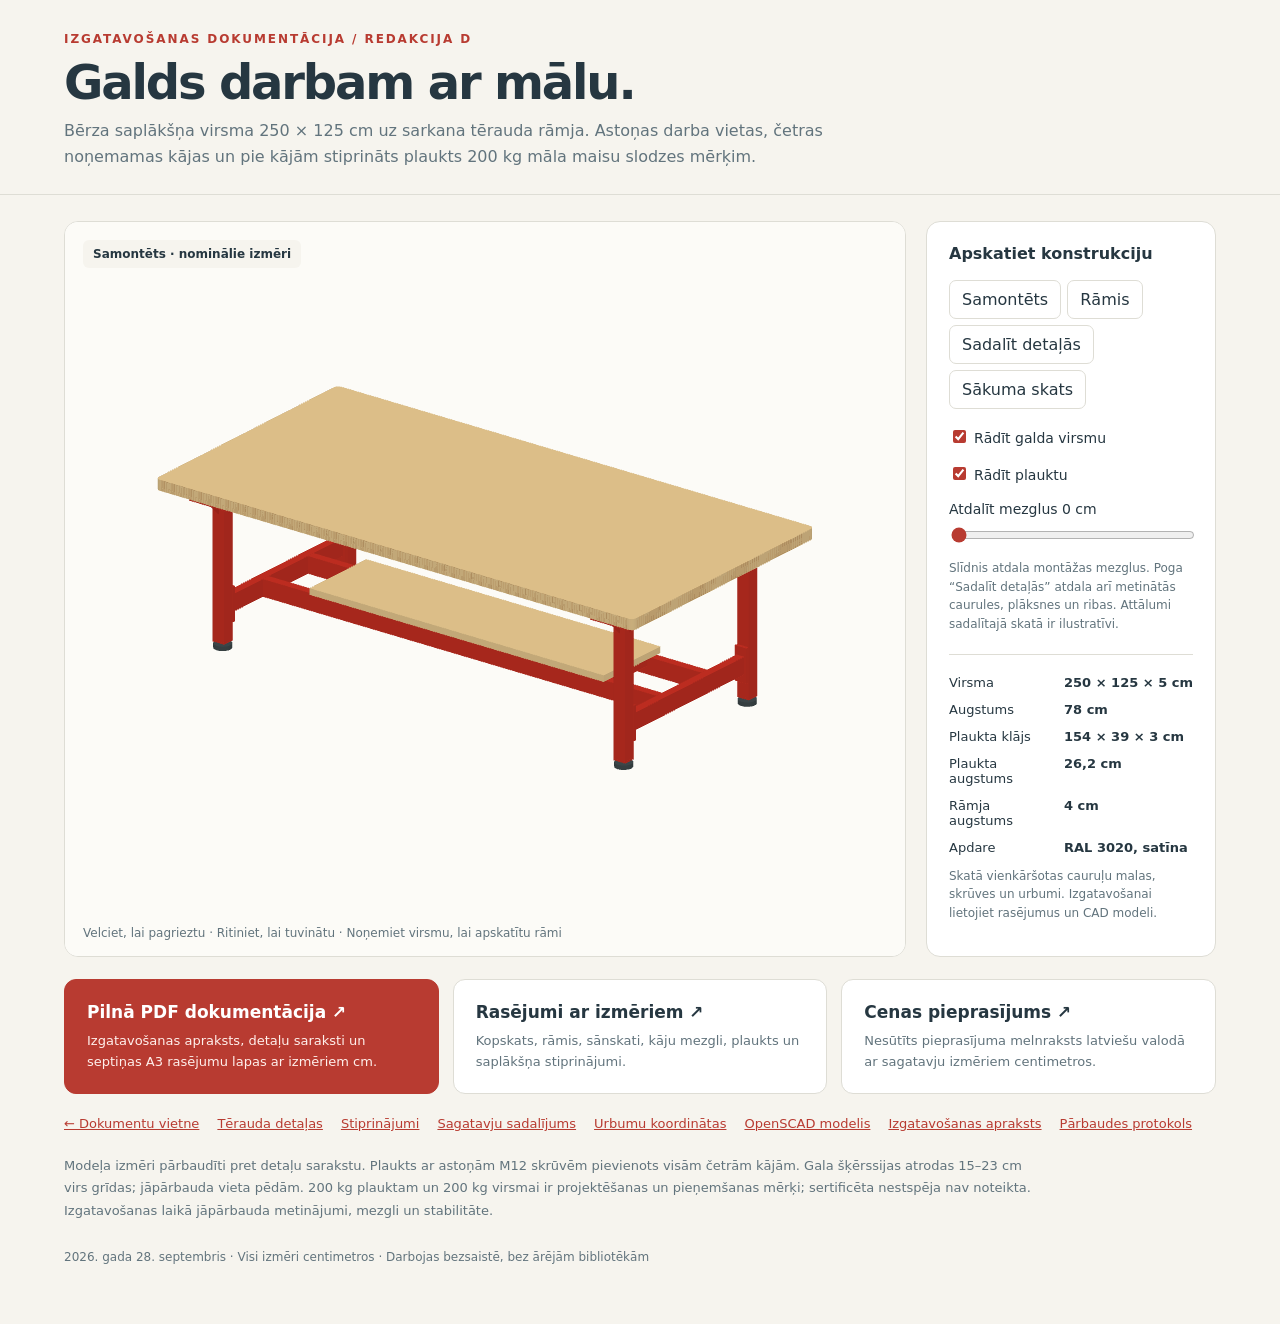
==== commit f57fb414: "Dēlis" ====
--- a/pottery-table/index.html
+++ b/pottery-table/index.html
@@ -10,46 +10,110 @@
 h1{font-weight:650;font-size:clamp(28px,4vw,48px);letter-spacing:-.045em;margin:8px 0}header p{color:var(--muted);margin:8px 0 0;max-width:850px;line-height:1.6}
 main{max-width:1440px;margin:auto;padding:26px 5vw 60px}.workspace{display:grid;grid-template-columns:minmax(0,1fr) 290px;gap:20px}.view{position:relative;background:#fff;border:1px solid var(--line);border-radius:14px;overflow:hidden;min-height:440px}
 canvas{display:block;position:absolute;inset:0;width:100%;height:100%;touch-action:none;cursor:grab}canvas:active{cursor:grabbing}.help{position:absolute;left:18px;bottom:16px;color:var(--muted);font-size:12px;pointer-events:none}.badge{position:absolute;z-index:1;left:18px;top:18px;font-size:12px;font-weight:650;background:#f6f4ee;padding:7px 10px;border-radius:6px}
-aside{border:1px solid var(--line);background:#fff;border-radius:14px;padding:22px}h2{font-size:16px;margin:0 0 17px}label{display:block;font-size:14px;margin:18px 0 8px}input[type=checkbox]{accent-color:var(--red);margin-right:8px}input[type=range]{width:100%;accent-color:var(--red)}button{font:inherit;border:1px solid var(--line);padding:9px 12px;border-radius:7px;color:var(--ink);background:#fff;cursor:pointer}button:hover{border-color:var(--red);color:var(--red)}.buttons{display:flex;gap:6px;flex-wrap:wrap}.details{padding-top:20px;margin-top:20px;border-top:1px solid var(--line);display:grid;grid-template-columns:1fr auto;gap:12px;font-size:13px}.details span:nth-child(2n){font-weight:650}.small{font-size:12px;color:var(--muted);line-height:1.55}.downloads{display:grid;grid-template-columns:repeat(3,1fr);gap:14px;margin:22px 0}.card{display:block;text-decoration:none;background:#fff;color:var(--ink);padding:22px;border:1px solid var(--line);border-radius:12px}.card:hover{border-color:var(--red)}.card strong{display:block;font-size:17px;margin-bottom:8px}.card span{font-size:13px;color:var(--muted);line-height:1.5}.primary{background:var(--red);color:white;border-color:var(--red)}.primary span{color:#fff0ec}.links{display:flex;gap:18px;flex-wrap:wrap;margin-top:20px;font-size:13px}a{color:var(--red)}.notice{max-width:970px;font-size:13px;line-height:1.7;color:var(--muted);margin-top:24px}.error{display:none;padding:25px;font-size:15px}footer{font-size:12px;color:var(--muted);margin-top:28px}
+aside{border:1px solid var(--line);background:#fff;border-radius:14px;padding:22px}h2{font-size:16px;margin:0 0 17px}label{display:block;font-size:14px;margin:18px 0 8px}input[type=checkbox]{accent-color:var(--red);margin-right:8px}input[type=range]{width:100%;accent-color:var(--red)}button{font:inherit;border:1px solid var(--line);padding:9px 12px;border-radius:7px;color:var(--ink);background:#fff;cursor:pointer}button:hover{border-color:var(--red);color:var(--red)}button[aria-pressed=true]{background:var(--red);border-color:var(--red);color:white}input:disabled{opacity:.4}.buttons{display:flex;gap:6px;flex-wrap:wrap}.details{padding-top:20px;margin-top:20px;border-top:1px solid var(--line);display:grid;grid-template-columns:1fr auto;gap:12px;font-size:13px}.details span:nth-child(2n){font-weight:650}.small{font-size:12px;color:var(--muted);line-height:1.55}.downloads{display:grid;grid-template-columns:repeat(3,1fr);gap:14px;margin:22px 0}.card{display:block;text-decoration:none;background:#fff;color:var(--ink);padding:22px;border:1px solid var(--line);border-radius:12px}.card:hover{border-color:var(--red)}.card strong{display:block;font-size:17px;margin-bottom:8px}.card span{font-size:13px;color:var(--muted);line-height:1.5}.primary{background:var(--red);color:white;border-color:var(--red)}.primary span{color:#fff0ec}.links{display:flex;gap:18px;flex-wrap:wrap;margin-top:20px;font-size:13px}a{color:var(--red)}.notice{max-width:970px;font-size:13px;line-height:1.7;color:var(--muted);margin-top:24px}.error{display:none;padding:25px;font-size:15px}footer{font-size:12px;color:var(--muted);margin-top:28px}
 @media(max-width:850px){.workspace{grid-template-columns:1fr}canvas{height:420px}.view{min-height:420px}.downloads{grid-template-columns:1fr}aside{padding:18px}.details{grid-template-columns:1fr auto}.help{font-size:10px}header{padding-top:24px}}
 @media print{header{padding:0}main{padding:10px 0}aside,.help,.downloads,.links{display:none}.workspace{display:block}.view{border:0}canvas{height:420px}.notice:after{content:' Izgatavošanai lietot PDF rasējumus.'}}
 </style>
-<header><div class="eyebrow">IZGATAVOŠANAS DOKUMENTĀCIJA / REDAKCIJA C</div><h1>Galds darbam ar mālu.</h1><p>Bērza saplākšņa virsma 250 × 125 cm uz sarkana tērauda rāmja. Astoņas darba vietas, četras noņemamas kājas un pie kājām stiprināts plaukts 200 kg māla maisu slodzes mērķim.</p></header>
+<header><div class="eyebrow">IZGATAVOŠANAS DOKUMENTĀCIJA / REDAKCIJA D</div><h1>Galds darbam ar mālu.</h1><p>Bērza saplākšņa virsma 250 × 125 cm uz sarkana tērauda rāmja. Astoņas darba vietas, četras noņemamas kājas un pie kājām stiprināts plaukts 200 kg māla maisu slodzes mērķim.</p></header>
 <main>
-<div class="workspace"><div class="view"><div class="badge" id="mode">Samontēts · nominālie izmēri</div><canvas id="canvas" aria-label="Interaktīvs keramikas galda trīsdimensiju modelis"></canvas><div id="error" class="error">Pārlūks neatbalsta šo 3D skatu. Atveriet zemāk pieejamos rasējumus.</div><div class="help">Velciet, lai pagrieztu · Ritiniet, lai tuvinātu · Noņemiet virsmu, lai apskatītu rāmi</div></div>
-<aside><h2>Apskatiet konstrukciju</h2><div class="buttons"><button id="assembled">Samontēts</button><button id="frame">Rāmis</button><button id="reset">Sākuma skats</button></div><label><input type="checkbox" id="top" checked>Rādīt galda virsmu</label><label><input type="checkbox" id="shelf" checked>Rādīt plauktu</label><label for="explode">Atdalīt mezglus <span id="expval">0</span> cm</label><input type="range" id="explode" min="0" max="24" value="0" step="1"><p class="small">Izvērstais skats parāda mezglu savienošanu; izmantojams tikai kā montāžas ilustrācija.</p><div class="details"><span>Virsma</span><span>250 × 125 × 5 cm</span><span>Augstums</span><span>78 cm</span><span>Plaukta režģis</span><span>150 × 35 cm</span><span>Plaukta augstums</span><span>23 cm</span><span>Rāmja augstums</span><span>4 cm</span><span>Apdare</span><span>RAL 3020, satīna</span></div><p class="small">Skatā vienkāršotas cauruļu malas, skrūves un urbumi. Izgatavošanai lietojiet rasējumus un CAD modeli.</p></aside></div>
+<div class="workspace"><div class="view"><div class="badge" id="mode" role="status">Samontēts · nominālie izmēri</div><canvas id="canvas" aria-label="Interaktīvs keramikas galda trīsdimensiju modelis"></canvas><div id="error" class="error">Pārlūks neatbalsta šo 3D skatu. Atveriet zemāk pieejamos rasējumus.</div><div class="help">Velciet, lai pagrieztu · Ritiniet, lai tuvinātu · Noņemiet virsmu, lai apskatītu rāmi</div></div>
+<aside><h2>Apskatiet konstrukciju</h2><div class="buttons"><button id="assembled">Samontēts</button><button id="frame">Rāmis</button><button id="individual" aria-pressed="false" aria-describedby="explosion-note">Sadalīt detaļās</button><button id="reset">Sākuma skats</button></div><label><input type="checkbox" id="top" checked>Rādīt galda virsmu</label><label><input type="checkbox" id="shelf" checked>Rādīt plauktu</label><label for="explode">Atdalīt mezglus <span id="expval">0</span> cm</label><input type="range" id="explode" min="0" max="24" value="0" step="1"><p class="small" id="explosion-note">Slīdnis atdala montāžas mezglus. Poga “Sadalīt detaļās” atdala arī metinātās caurules, plāksnes un ribas. Attālumi sadalītajā skatā ir ilustratīvi.</p><div class="details"><span>Virsma</span><span>250 × 125 × 5 cm</span><span>Augstums</span><span>78 cm</span><span>Plaukta klājs</span><span>154 × 39 × 3 cm</span><span>Plaukta augstums</span><span>26,2 cm</span><span>Rāmja augstums</span><span>4 cm</span><span>Apdare</span><span>RAL 3020, satīna</span></div><p class="small">Skatā vienkāršotas cauruļu malas, skrūves un urbumi. Izgatavošanai lietojiet rasējumus un CAD modeli.</p></aside></div>
 <div class="downloads"><a class="card primary" href="workshop-package.pdf"><strong>Pilnā PDF dokumentācija ↗</strong><span>Izgatavošanas apraksts, detaļu saraksti un septiņas A3 rasējumu lapas ar izmēriem cm.</span></a><a class="card" href="drawings.pdf"><strong>Rasējumi ar izmēriem ↗</strong><span>Kopskats, rāmis, sānskati, kāju mezgli, plaukts un saplākšņa stiprinājumi.</span></a><a class="card" href="supplier-quote-lv.txt"><strong>Cenas pieprasījums ↗</strong><span>Nesūtīts pieprasījuma melnraksts latviešu valodā ar sagatavju izmēriem centimetros.</span></a></div>
 <div class="links"><a href="../index.html">← Dokumentu vietne</a><a href="cutting-list.csv">Tērauda detaļas</a><a href="hardware-list.csv">Stiprinājumi</a><a href="stock-cutting.csv">Sagatavju sadalījums</a><a href="drilling-coordinates.csv">Urbumu koordinātas</a><a href="model/table.scad">OpenSCAD modelis</a><a href="construction-guide.md">Izgatavošanas apraksts</a><a href="verification.md">Pārbaudes protokols</a></div>
 <p class="notice">Modeļa izmēri pārbaudīti pret detaļu sarakstu. Plaukts ar astoņām M12 skrūvēm pievienots visām četrām kājām. Gala šķērssijas atrodas 15–23 cm virs grīdas; jāpārbauda vieta pēdām. 200 kg plauktam un 200 kg virsmai ir projektēšanas un pieņemšanas mērķi; sertificēta nestspēja nav noteikta. Izgatavošanas laikā jāpārbauda metinājumi, mezgli un stabilitāte.</p><footer>2026. gada 28. septembris · Visi izmēri centimetros · Darbojas bezsaistē, bez ārējām bibliotēkām</footer>
 </main>
 <script>
-const PARTS=[{"mark":"T01","instance":"T01-1","origin":[18,10,68.8],"size":[214,8,4],"group":"frame","kind":"tube","axis":"x","wall":0.3,"holes":[{"x":125,"y":14,"z":68.8,"d":0.6,"depth":0.3,"axis":"z","purpose":"ventil\u0101cija"},{"x":27,"y":13,"z":68.8,"d":3,"depth":0.3,"axis":"z","purpose":"M12 aug\u0161\u0113j\u0101 uzgrie\u017e\u0146a atvere"},{"x":223,"y":13,"z":68.8,"d":3,"depth":0.3,"axis":"z","purpose":"M12 aug\u0161\u0113j\u0101 uzgrie\u017e\u0146a atvere"}],"slots":[]},{"mark":"T01","instance":"T01-2","origin":[18,58.5,68.8],"size":[214,8,4],"group":"frame","kind":"tube","axis":"x","wall":0.3,"holes":[{"x":125,"y":62.5,"z":68.8,"d":0.6,"depth":0.3,"axis":"z","purpose":"ventil\u0101cija"}],"slots":[]},{"mark":"T01","instance":"T01-3","origin":[18,107,68.8],"size":[214,8,4],"group":"frame","kind":"tube","axis":"x","wall":0.3,"holes":[{"x":125,"y":111,"z":68.8,"d":0.6,"depth":0.3,"axis":"z","purpose":"ventil\u0101cija"},{"x":27,"y":112,"z":68.8,"d":3,"depth":0.3,"axis":"z","purpose":"M12 aug\u0161\u0113j\u0101 uzgrie\u017e\u0146a atvere"},{"x":223,"y":112,"z":68.8,"d":3,"depth":0.3,"axis":"z","purpose":"M12 aug\u0161\u0113j\u0101 uzgrie\u017e\u0146a atvere"}],"slots":[]},{"mark":"T02","instance":"T02-1","origin":[10,10,68.8],"size":[8,105,4],"group":"frame","kind":"tube","axis":"y","wall":0.3,"holes":[{"x":13,"y":13,"z":68.8,"d":3,"depth":0.3,"axis":"z","purpose":"M12 aug\u0161\u0113j\u0101 uzgrie\u017e\u0146a atvere"},{"x":13,"y":27,"z":68.8,"d":3,"depth":0.3,"axis":"z","purpose":"M12 aug\u0161\u0113j\u0101 uzgrie\u017e\u0146a atvere"},{"x":13,"y":98,"z":68.8,"d":3,"depth":0.3,"axis":"z","purpose":"M12 aug\u0161\u0113j\u0101 uzgrie\u017e\u0146a atvere"},{"x":13,"y":112,"z":68.8,"d":3,"depth":0.3,"axis":"z","purpose":"M12 aug\u0161\u0113j\u0101 uzgrie\u017e\u0146a atvere"}],"slots":[]},{"mark":"T02","instance":"T02-2","origin":[232,10,68.8],"size":[8,105,4],"group":"frame","kind":"tube","axis":"y","wall":0.3,"holes":[{"x":237,"y":13,"z":68.8,"d":3,"depth":0.3,"axis":"z","purpose":"M12 aug\u0161\u0113j\u0101 uzgrie\u017e\u0146a atvere"},{"x":237,"y":27,"z":68.8,"d":3,"depth":0.3,"axis":"z","purpose":"M12 aug\u0161\u0113j\u0101 uzgrie\u017e\u0146a atvere"},{"x":237,"y":98,"z":68.8,"d":3,"depth":0.3,"axis":"z","purpose":"M12 aug\u0161\u0113j\u0101 uzgrie\u017e\u0146a atvere"},{"x":237,"y":112,"z":68.8,"d":3,"depth":0.3,"axis":"z","purpose":"M12 aug\u0161\u0113j\u0101 uzgrie\u017e\u0146a atvere"}],"slots":[]},{"mark":"T03","instance":"T03-1","origin":[62,18,68.8],"size":[6,40.5,4],"group":"frame","kind":"tube","axis":"y","wall":0.3,"holes":[{"x":65,"y":38.25,"z":68.8,"d":0.6,"depth":0.3,"axis":"z","purpose":"ventil\u0101cija"}],"slots":[]},{"mark":"T03","instance":"T03-2","origin":[62,66.5,68.8],"size":[6,40.5,4],"group":"frame","kind":"tube","axis":"y","wall":0.3,"holes":[{"x":65,"y":86.75,"z":68.8,"d":0.6,"depth":0.3,"axis":"z","purpose":"ventil\u0101cija"}],"slots":[]},{"mark":"T03","instance":"T03-3","origin":[182,18,68.8],"size":[6,40.5,4],"group":"frame","kind":"tube","axis":"y","wall":0.3,"holes":[{"x":185,"y":38.25,"z":68.8,"d":0.6,"depth":0.3,"axis":"z","purpose":"ventil\u0101cija"}],"slots":[]},{"mark":"T03","instance":"T03-4","origin":[182,66.5,68.8],"size":[6,40.5,4],"group":"frame","kind":"tube","axis":"y","wall":0.3,"holes":[{"x":185,"y":86.75,"z":68.8,"d":0.6,"depth":0.3,"axis":"z","purpose":"ventil\u0101cija"}],"slots":[]},{"mark":"P01","instance":"P01-F1","origin":[10,10,68],"size":[20,20,0.8],"group":"frame","kind":"plate","axis":null,"wall":0,"holes":[{"x":13,"y":13,"z":68,"d":1.3,"depth":0.8,"axis":"z","purpose":"skr\u016bves caurums"},{"x":13,"y":27,"z":68,"d":1.3,"depth":0.8,"axis":"z","purpose":"skr\u016bves caurums"},{"x":27,"y":13,"z":68,"d":1.3,"depth":0.8,"axis":"z","purpose":"skr\u016bves caurums"},{"x":27,"y":27,"z":68,"d":1.3,"depth":0.8,"axis":"z","purpose":"skr\u016bves caurums"}],"slots":[]},{"mark":"P01","instance":"P01-L1","origin":[10,10,67.2],"size":[20,20,0.8],"group":"legs","kind":"plate","axis":null,"wall":0,"holes":[{"x":13,"y":13,"z":67.2,"d":1.3,"depth":0.8,"axis":"z","purpose":"skr\u016bves caurums"},{"x":13,"y":27,"z":67.2,"d":1.3,"depth":0.8,"axis":"z","purpose":"skr\u016bves caurums"},{"x":27,"y":13,"z":67.2,"d":1.3,"depth":0.8,"axis":"z","purpose":"skr\u016bves caurums"},{"x":27,"y":27,"z":67.2,"d":1.3,"depth":0.8,"axis":"z","purpose":"skr\u016bves caurums"}],"slots":[]},{"mark":"L01","instance":"L01-1","origin":[17,17,3.8],"size":[6,6,63.4],"group":"legs","kind":"tube","axis":"z","wall":0.3,"holes":[{"x":20,"y":22.7,"z":12.5,"d":3,"depth":0.3,"axis":"y","purpose":"M12 plaukta uzgrie\u017e\u0146a atvere"},{"x":20,"y":22.7,"z":25.5,"d":3,"depth":0.3,"axis":"y","purpose":"M12 plaukta uzgrie\u017e\u0146a atvere"}],"slots":[]},{"mark":"P02","instance":"P02-1","origin":[17,17,3],"size":[6,6,0.8],"group":"legs","kind":"plate","axis":null,"wall":0,"holes":[{"x":20,"y":20,"z":3,"d":1.8,"depth":0.8,"axis":"z","purpose":"skr\u016bves caurums"}],"slots":[]},{"mark":"P05","instance":"P05-1-1","kind":"gusset","group":"legs","centre":[20,20],"side":0,"top":67.2,"leg":6,"thickness":0.6},{"mark":"P05","instance":"P05-1-2","kind":"gusset","group":"legs","centre":[20,20],"side":1,"top":67.2,"leg":6,"thickness":0.6},{"mark":"P05","instance":"P05-1-3","kind":"gusset","group":"legs","centre":[20,20],"side":2,"top":67.2,"leg":6,"thickness":0.6},{"mark":"P05","instance":"P05-1-4","kind":"gusset","group":"legs","centre":[20,20],"side":3,"top":67.2,"leg":6,"thickness":0.6},{"mark":"P03","instance":"P03-L1","origin":[17,23,11],"size":[6,0.8,16],"group":"legs","kind":"plate","axis":null,"wall":0,"holes":[{"x":20,"y":23,"z":12.5,"d":1.3,"depth":0.8,"axis":"y","purpose":"skr\u016bves caurums"},{"x":20,"y":23,"z":25.5,"d":1.3,"depth":0.8,"axis":"y","purpose":"skr\u016bves caurums"}],"slots":[]},{"mark":"P03","instance":"P03-S1","origin":[17,23.8,11],"size":[6,0.8,16],"group":"shelf","kind":"plate","axis":null,"wall":0,"holes":[{"x":20,"y":23.8,"z":12.5,"d":1.3,"depth":0.8,"axis":"y","purpose":"skr\u016bves caurums"},{"x":20,"y":23.8,"z":25.5,"d":1.3,"depth":0.8,"axis":"y","purpose":"skr\u016bves caurums"}],"slots":[]},{"mark":"P01","instance":"P01-F2","origin":[220,10,68],"size":[20,20,0.8],"group":"frame","kind":"plate","axis":null,"wall":0,"holes":[{"x":223,"y":13,"z":68,"d":1.3,"depth":0.8,"axis":"z","purpose":"skr\u016bves caurums"},{"x":223,"y":27,"z":68,"d":1.3,"depth":0.8,"axis":"z","purpose":"skr\u016bves caurums"},{"x":237,"y":13,"z":68,"d":1.3,"depth":0.8,"axis":"z","purpose":"skr\u016bves caurums"},{"x":237,"y":27,"z":68,"d":1.3,"depth":0.8,"axis":"z","purpose":"skr\u016bves caurums"}],"slots":[]},{"mark":"P01","instance":"P01-L2","origin":[220,10,67.2],"size":[20,20,0.8],"group":"legs","kind":"plate","axis":null,"wall":0,"holes":[{"x":223,"y":13,"z":67.2,"d":1.3,"depth":0.8,"axis":"z","purpose":"skr\u016bves caurums"},{"x":223,"y":27,"z":67.2,"d":1.3,"depth":0.8,"axis":"z","purpose":"skr\u016bves caurums"},{"x":237,"y":13,"z":67.2,"d":1.3,"depth":0.8,"axis":"z","purpose":"skr\u016bves caurums"},{"x":237,"y":27,"z":67.2,"d":1.3,"depth":0.8,"axis":"z","purpose":"skr\u016bves caurums"}],"slots":[]},{"mark":"L01","instance":"L01-2","origin":[227,17,3.8],"size":[6,6,63.4],"group":"legs","kind":"tube","axis":"z","wall":0.3,"holes":[{"x":230,"y":22.7,"z":12.5,"d":3,"depth":0.3,"axis":"y","purpose":"M12 plaukta uzgrie\u017e\u0146a atvere"},{"x":230,"y":22.7,"z":25.5,"d":3,"depth":0.3,"axis":"y","purpose":"M12 plaukta uzgrie\u017e\u0146a atvere"}],"slots":[]},{"mark":"P02","instance":"P02-2","origin":[227,17,3],"size":[6,6,0.8],"group":"legs","kind":"plate","axis":null,"wall":0,"holes":[{"x":230,"y":20,"z":3,"d":1.8,"depth":0.8,"axis":"z","purpose":"skr\u016bves caurums"}],"slots":[]},{"mark":"P05","instance":"P05-2-1","kind":"gusset","group":"legs","centre":[230,20],"side":0,"top":67.2,"leg":6,"thickness":0.6},{"mark":"P05","instance":"P05-2-2","kind":"gusset","group":"legs","centre":[230,20],"side":1,"top":67.2,"leg":6,"thickness":0.6},{"mark":"P05","instance":"P05-2-3","kind":"gusset","group":"legs","centre":[230,20],"side":2,"top":67.2,"leg":6,"thickness":0.6},{"mark":"P05","instance":"P05-2-4","kind":"gusset","group":"legs","centre":[230,20],"side":3,"top":67.2,"leg":6,"thickness":0.6},{"mark":"P03","instance":"P03-L2","origin":[227,23,11],"size":[6,0.8,16],"group":"legs","kind":"plate","axis":null,"wall":0,"holes":[{"x":230,"y":23,"z":12.5,"d":1.3,"depth":0.8,"axis":"y","purpose":"skr\u016bves caurums"},{"x":230,"y":23,"z":25.5,"d":1.3,"depth":0.8,"axis":"y","purpose":"skr\u016bves caurums"}],"slots":[]},{"mark":"P03","instance":"P03-S2","origin":[227,23.8,11],"size":[6,0.8,16],"group":"shelf","kind":"plate","axis":null,"wall":0,"holes":[{"x":230,"y":23.8,"z":12.5,"d":1.3,"depth":0.8,"axis":"y","purpose":"skr\u016bves caurums"},{"x":230,"y":23.8,"z":25.5,"d":1.3,"depth":0.8,"axis":"y","purpose":"skr\u016bves caurums"}],"slots":[]},{"mark":"P01","instance":"P01-F3","origin":[10,95,68],"size":[20,20,0.8],"group":"frame","kind":"plate","axis":null,"wall":0,"holes":[{"x":13,"y":98,"z":68,"d":1.3,"depth":0.8,"axis":"z","purpose":"skr\u016bves caurums"},{"x":13,"y":112,"z":68,"d":1.3,"depth":0.8,"axis":"z","purpose":"skr\u016bves caurums"},{"x":27,"y":98,"z":68,"d":1.3,"depth":0.8,"axis":"z","purpose":"skr\u016bves caurums"},{"x":27,"y":112,"z":68,"d":1.3,"depth":0.8,"axis":"z","purpose":"skr\u016bves caurums"}],"slots":[]},{"mark":"P01","instance":"P01-L3","origin":[10,95,67.2],"size":[20,20,0.8],"group":"legs","kind":"plate","axis":null,"wall":0,"holes":[{"x":13,"y":98,"z":67.2,"d":1.3,"depth":0.8,"axis":"z","purpose":"skr\u016bves caurums"},{"x":13,"y":112,"z":67.2,"d":1.3,"depth":0.8,"axis":"z","purpose":"skr\u016bves caurums"},{"x":27,"y":98,"z":67.2,"d":1.3,"depth":0.8,"axis":"z","purpose":"skr\u016bves caurums"},{"x":27,"y":112,"z":67.2,"d":1.3,"depth":0.8,"axis":"z","purpose":"skr\u016bves caurums"}],"slots":[]},{"mark":"L01","instance":"L01-3","origin":[17,102,3.8],"size":[6,6,63.4],"group":"legs","kind":"tube","axis":"z","wall":0.3,"holes":[{"x":20,"y":102,"z":12.5,"d":3,"depth":0.3,"axis":"y","purpose":"M12 plaukta uzgrie\u017e\u0146a atvere"},{"x":20,"y":102,"z":25.5,"d":3,"depth":0.3,"axis":"y","purpose":"M12 plaukta uzgrie\u017e\u0146a atvere"}],"slots":[]},{"mark":"P02","instance":"P02-3","origin":[17,102,3],"size":[6,6,0.8],"group":"legs","kind":"plate","axis":null,"wall":0,"holes":[{"x":20,"y":105,"z":3,"d":1.8,"depth":0.8,"axis":"z","purpose":"skr\u016bves caurums"}],"slots":[]},{"mark":"P05","instance":"P05-3-1","kind":"gusset","group":"legs","centre":[20,105],"side":0,"top":67.2,"leg":6,"thickness":0.6},{"mark":"P05","instance":"P05-3-2","kind":"gusset","group":"legs","centre":[20,105],"side":1,"top":67.2,"leg":6,"thickness":0.6},{"mark":"P05","instance":"P05-3-3","kind":"gusset","group":"legs","centre":[20,105],"side":2,"top":67.2,"leg":6,"thickness":0.6},{"mark":"P05","instance":"P05-3-4","kind":"gusset","group":"legs","centre":[20,105],"side":3,"top":67.2,"leg":6,"thickness":0.6},{"mark":"P03","instance":"P03-L3","origin":[17,101.2,11],"size":[6,0.8,16],"group":"legs","kind":"plate","axis":null,"wall":0,"holes":[{"x":20,"y":101.2,"z":12.5,"d":1.3,"depth":0.8,"axis":"y","purpose":"skr\u016bves caurums"},{"x":20,"y":101.2,"z":25.5,"d":1.3,"depth":0.8,"axis":"y","purpose":"skr\u016bves caurums"}],"slots":[]},{"mark":"P03","instance":"P03-S3","origin":[17,100.4,11],"size":[6,0.8,16],"group":"shelf","kind":"plate","axis":null,"wall":0,"holes":[{"x":20,"y":100.4,"z":12.5,"d":1.3,"depth":0.8,"axis":"y","purpose":"skr\u016bves caurums"},{"x":20,"y":100.4,"z":25.5,"d":1.3,"depth":0.8,"axis":"y","purpose":"skr\u016bves caurums"}],"slots":[]},{"mark":"P01","instance":"P01-F4","origin":[220,95,68],"size":[20,20,0.8],"group":"frame","kind":"plate","axis":null,"wall":0,"holes":[{"x":223,"y":98,"z":68,"d":1.3,"depth":0.8,"axis":"z","purpose":"skr\u016bves caurums"},{"x":223,"y":112,"z":68,"d":1.3,"depth":0.8,"axis":"z","purpose":"skr\u016bves caurums"},{"x":237,"y":98,"z":68,"d":1.3,"depth":0.8,"axis":"z","purpose":"skr\u016bves caurums"},{"x":237,"y":112,"z":68,"d":1.3,"depth":0.8,"axis":"z","purpose":"skr\u016bves caurums"}],"slots":[]},{"mark":"P01","instance":"P01-L4","origin":[220,95,67.2],"size":[20,20,0.8],"group":"legs","kind":"plate","axis":null,"wall":0,"holes":[{"x":223,"y":98,"z":67.2,"d":1.3,"depth":0.8,"axis":"z","purpose":"skr\u016bves caurums"},{"x":223,"y":112,"z":67.2,"d":1.3,"depth":0.8,"axis":"z","purpose":"skr\u016bves caurums"},{"x":237,"y":98,"z":67.2,"d":1.3,"depth":0.8,"axis":"z","purpose":"skr\u016bves caurums"},{"x":237,"y":112,"z":67.2,"d":1.3,"depth":0.8,"axis":"z","purpose":"skr\u016bves caurums"}],"slots":[]},{"mark":"L01","instance":"L01-4","origin":[227,102,3.8],"size":[6,6,63.4],"group":"legs","kind":"tube","axis":"z","wall":0.3,"holes":[{"x":230,"y":102,"z":12.5,"d":3,"depth":0.3,"axis":"y","purpose":"M12 plaukta uzgrie\u017e\u0146a atvere"},{"x":230,"y":102,"z":25.5,"d":3,"depth":0.3,"axis":"y","purpose":"M12 plaukta uzgrie\u017e\u0146a atvere"}],"slots":[]},{"mark":"P02","instance":"P02-4","origin":[227,102,3],"size":[6,6,0.8],"group":"legs","kind":"plate","axis":null,"wall":0,"holes":[{"x":230,"y":105,"z":3,"d":1.8,"depth":0.8,"axis":"z","purpose":"skr\u016bves caurums"}],"slots":[]},{"mark":"P05","instance":"P05-4-1","kind":"gusset","group":"legs","centre":[230,105],"side":0,"top":67.2,"leg":6,"thickness":0.6},{"mark":"P05","instance":"P05-4-2","kind":"gusset","group":"legs","centre":[230,105],"side":1,"top":67.2,"leg":6,"thickness":0.6},{"mark":"P05","instance":"P05-4-3","kind":"gusset","group":"legs","centre":[230,105],"side":2,"top":67.2,"leg":6,"thickness":0.6},{"mark":"P05","instance":"P05-4-4","kind":"gusset","group":"legs","centre":[230,105],"side":3,"top":67.2,"leg":6,"thickness":0.6},{"mark":"P03","instance":"P03-L4","origin":[227,101.2,11],"size":[6,0.8,16],"group":"legs","kind":"plate","axis":null,"wall":0,"holes":[{"x":230,"y":101.2,"z":12.5,"d":1.3,"depth":0.8,"axis":"y","purpose":"skr\u016bves caurums"},{"x":230,"y":101.2,"z":25.5,"d":1.3,"depth":0.8,"axis":"y","purpose":"skr\u016bves caurums"}],"slots":[]},{"mark":"P03","instance":"P03-S4","origin":[227,100.4,11],"size":[6,0.8,16],"group":"shelf","kind":"plate","axis":null,"wall":0,"holes":[{"x":230,"y":100.4,"z":12.5,"d":1.3,"depth":0.8,"axis":"y","purpose":"skr\u016bves caurums"},{"x":230,"y":100.4,"z":25.5,"d":1.3,"depth":0.8,"axis":"y","purpose":"skr\u016bves caurums"}],"slots":[]},{"mark":"S01","instance":"S01-1","origin":[22,45,15],"size":[206,4,8],"group":"shelf","kind":"tube","axis":"x","wall":0.3,"holes":[{"x":125,"y":47,"z":15,"d":0.6,"depth":0.3,"axis":"z","purpose":"ventil\u0101cija"}],"slots":[]},{"mark":"S01","instance":"S01-2","origin":[22,76,15],"size":[206,4,8],"group":"shelf","kind":"tube","axis":"x","wall":0.3,"holes":[{"x":125,"y":78,"z":15,"d":0.6,"depth":0.3,"axis":"z","purpose":"ventil\u0101cija"}],"slots":[]},{"mark":"S02","instance":"S02-1","origin":[18,24.6,15],"size":[4,75.8,8],"group":"shelf","kind":"tube","axis":"y","wall":0.3,"holes":[{"x":20,"y":62.5,"z":15,"d":0.6,"depth":0.3,"axis":"z","purpose":"ventil\u0101cija"}],"slots":[]},{"mark":"S02","instance":"S02-2","origin":[228,24.6,15],"size":[4,75.8,8],"group":"shelf","kind":"tube","axis":"y","wall":0.3,"holes":[{"x":230,"y":62.5,"z":15,"d":0.6,"depth":0.3,"axis":"z","purpose":"ventil\u0101cija"}],"slots":[]},{"mark":"S03","instance":"S03-1","origin":[50,49,19],"size":[6,27,4],"group":"shelf","kind":"tube","axis":"y","wall":0.3,"holes":[{"x":53,"y":62.5,"z":19,"d":0.6,"depth":0.3,"axis":"z","purpose":"ventil\u0101cija"}],"slots":[]},{"mark":"S03","instance":"S03-2","origin":[62,49,19],"size":[6,27,4],"group":"shelf","kind":"tube","axis":"y","wall":0.3,"holes":[{"x":65,"y":62.5,"z":19,"d":0.6,"depth":0.3,"axis":"z","purpose":"ventil\u0101cija"}],"slots":[]},{"mark":"S03","instance":"S03-3","origin":[74,49,19],"size":[6,27,4],"group":"shelf","kind":"tube","axis":"y","wall":0.3,"holes":[{"x":77,"y":62.5,"z":19,"d":0.6,"depth":0.3,"axis":"z","purpose":"ventil\u0101cija"}],"slots":[]},{"mark":"S03","instance":"S03-4","origin":[86,49,19],"size":[6,27,4],"group":"shelf","kind":"tube","axis":"y","wall":0.3,"holes":[{"x":89,"y":62.5,"z":19,"d":0.6,"depth":0.3,"axis":"z","purpose":"ventil\u0101cija"}],"slots":[]},{"mark":"S03","instance":"S03-5","origin":[98,49,19],"size":[6,27,4],"group":"shelf","kind":"tube","axis":"y","wall":0.3,"holes":[{"x":101,"y":62.5,"z":19,"d":0.6,"depth":0.3,"axis":"z","purpose":"ventil\u0101cija"}],"slots":[]},{"mark":"S03","instance":"S03-6","origin":[110,49,19],"size":[6,27,4],"group":"shelf","kind":"tube","axis":"y","wall":0.3,"holes":[{"x":113,"y":62.5,"z":19,"d":0.6,"depth":0.3,"axis":"z","purpose":"ventil\u0101cija"}],"slots":[]},{"mark":"S03","instance":"S03-7","origin":[122,49,19],"size":[6,27,4],"group":"shelf","kind":"tube","axis":"y","wall":0.3,"holes":[{"x":125,"y":62.5,"z":19,"d":0.6,"depth":0.3,"axis":"z","purpose":"ventil\u0101cija"}],"slots":[]},{"mark":"S03","instance":"S03-8","origin":[134,49,19],"size":[6,27,4],"group":"shelf","kind":"tube","axis":"y","wall":0.3,"holes":[{"x":137,"y":62.5,"z":19,"d":0.6,"depth":0.3,"axis":"z","purpose":"ventil\u0101cija"}],"slots":[]},{"mark":"S03","instance":"S03-9","origin":[146,49,19],"size":[6,27,4],"group":"shelf","kind":"tube","axis":"y","wall":0.3,"holes":[{"x":149,"y":62.5,"z":19,"d":0.6,"depth":0.3,"axis":"z","purpose":"ventil\u0101cija"}],"slots":[]},{"mark":"S03","instance":"S03-10","origin":[158,49,19],"size":[6,27,4],"group":"shelf","kind":"tube","axis":"y","wall":0.3,"holes":[{"x":161,"y":62.5,"z":19,"d":0.6,"depth":0.3,"axis":"z","purpose":"ventil\u0101cija"}],"slots":[]},{"mark":"S03","instance":"S03-11","origin":[170,49,19],"size":[6,27,4],"group":"shelf","kind":"tube","axis":"y","wall":0.3,"holes":[{"x":173,"y":62.5,"z":19,"d":0.6,"depth":0.3,"axis":"z","purpose":"ventil\u0101cija"}],"slots":[]},{"mark":"S03","instance":"S03-12","origin":[182,49,19],"size":[6,27,4],"group":"shelf","kind":"tube","axis":"y","wall":0.3,"holes":[{"x":185,"y":62.5,"z":19,"d":0.6,"depth":0.3,"axis":"z","purpose":"ventil\u0101cija"}],"slots":[]},{"mark":"S03","instance":"S03-13","origin":[194,49,19],"size":[6,27,4],"group":"shelf","kind":"tube","axis":"y","wall":0.3,"holes":[{"x":197,"y":62.5,"z":19,"d":0.6,"depth":0.3,"axis":"z","purpose":"ventil\u0101cija"}],"slots":[]},{"mark":"P04","instance":"P04-W01-1","origin":[38,18,72.4],"size":[4,4,0.4],"group":"frame","kind":"plate","axis":null,"wall":0,"holes":[],"slots":[{"x":40,"y":20,"z":72.4,"width":0.8,"length":1.6,"depth":0.4,"wood":"W01"}]},{"mark":"P04","instance":"P04-W01-2","origin":[72,18,72.4],"size":[4,4,0.4],"group":"frame","kind":"plate","axis":null,"wall":0,"holes":[],"slots":[{"x":74,"y":20,"z":72.4,"width":0.8,"length":1.6,"depth":0.4,"wood":"W01"}]},{"mark":"P04","instance":"P04-W01-3","origin":[106,18,72.4],"size":[4,4,0.4],"group":"frame","kind":"plate","axis":null,"wall":0,"holes":[],"slots":[{"x":108,"y":20,"z":72.4,"width":0.8,"length":1.6,"depth":0.4,"wood":"W01"}]},{"mark":"P04","instance":"P04-W01-4","origin":[140,18,72.4],"size":[4,4,0.4],"group":"frame","kind":"plate","axis":null,"wall":0,"holes":[],"slots":[{"x":142,"y":20,"z":72.4,"width":0.8,"length":1.6,"depth":0.4,"wood":"W01"}]},{"mark":"P04","instance":"P04-W01-5","origin":[174,18,72.4],"size":[4,4,0.4],"group":"frame","kind":"plate","axis":null,"wall":0,"holes":[],"slots":[{"x":176,"y":20,"z":72.4,"width":0.8,"length":1.6,"depth":0.4,"wood":"W01"}]},{"mark":"P04","instance":"P04-W01-6","origin":[208,18,72.4],"size":[4,4,0.4],"group":"frame","kind":"plate","axis":null,"wall":0,"holes":[],"slots":[{"x":210,"y":20,"z":72.4,"width":0.8,"length":1.6,"depth":0.4,"wood":"W01"}]},{"mark":"P04","instance":"P04-W01-7","origin":[38,103,72.4],"size":[4,4,0.4],"group":"frame","kind":"plate","axis":null,"wall":0,"holes":[],"slots":[{"x":40,"y":105,"z":72.4,"width":0.8,"length":1.6,"depth":0.4,"wood":"W01"}]},{"mark":"P04","instance":"P04-W01-8","origin":[72,103,72.4],"size":[4,4,0.4],"group":"frame","kind":"plate","axis":null,"wall":0,"holes":[],"slots":[{"x":74,"y":105,"z":72.4,"width":0.8,"length":1.6,"depth":0.4,"wood":"W01"}]},{"mark":"P04","instance":"P04-W01-9","origin":[106,103,72.4],"size":[4,4,0.4],"group":"frame","kind":"plate","axis":null,"wall":0,"holes":[],"slots":[{"x":108,"y":105,"z":72.4,"width":0.8,"length":1.6,"depth":0.4,"wood":"W01"}]},{"mark":"P04","instance":"P04-W01-10","origin":[140,103,72.4],"size":[4,4,0.4],"group":"frame","kind":"plate","axis":null,"wall":0,"holes":[],"slots":[{"x":142,"y":105,"z":72.4,"width":0.8,"length":1.6,"depth":0.4,"wood":"W01"}]},{"mark":"P04","instance":"P04-W01-11","origin":[174,103,72.4],"size":[4,4,0.4],"group":"frame","kind":"plate","axis":null,"wall":0,"holes":[],"slots":[{"x":176,"y":105,"z":72.4,"width":0.8,"length":1.6,"depth":0.4,"wood":"W01"}]},{"mark":"P04","instance":"P04-W01-12","origin":[208,103,72.4],"size":[4,4,0.4],"group":"frame","kind":"plate","axis":null,"wall":0,"holes":[],"slots":[{"x":210,"y":105,"z":72.4,"width":0.8,"length":1.6,"depth":0.4,"wood":"W01"}]}];
+const PARTS=[{"mark":"T01","instance":"T01-1","origin":[18,10,68.8],"size":[214,8,4],"group":"frame","kind":"tube","axis":"x","wall":0.3,"holes":[{"x":125,"y":14,"z":68.8,"d":0.6,"depth":0.3,"axis":"z","purpose":"ventil\u0101cija"},{"x":27,"y":13,"z":68.8,"d":3,"depth":0.3,"axis":"z","purpose":"M12 aug\u0161\u0113j\u0101 uzgrie\u017e\u0146a atvere"},{"x":223,"y":13,"z":68.8,"d":3,"depth":0.3,"axis":"z","purpose":"M12 aug\u0161\u0113j\u0101 uzgrie\u017e\u0146a atvere"}],"slots":[]},{"mark":"T01","instance":"T01-2","origin":[18,58.5,68.8],"size":[214,8,4],"group":"frame","kind":"tube","axis":"x","wall":0.3,"holes":[{"x":125,"y":62.5,"z":68.8,"d":0.6,"depth":0.3,"axis":"z","purpose":"ventil\u0101cija"}],"slots":[]},{"mark":"T01","instance":"T01-3","origin":[18,107,68.8],"size":[214,8,4],"group":"frame","kind":"tube","axis":"x","wall":0.3,"holes":[{"x":125,"y":111,"z":68.8,"d":0.6,"depth":0.3,"axis":"z","purpose":"ventil\u0101cija"},{"x":27,"y":112,"z":68.8,"d":3,"depth":0.3,"axis":"z","purpose":"M12 aug\u0161\u0113j\u0101 uzgrie\u017e\u0146a atvere"},{"x":223,"y":112,"z":68.8,"d":3,"depth":0.3,"axis":"z","purpose":"M12 aug\u0161\u0113j\u0101 uzgrie\u017e\u0146a atvere"}],"slots":[]},{"mark":"T02","instance":"T02-1","origin":[10,10,68.8],"size":[8,105,4],"group":"frame","kind":"tube","axis":"y","wall":0.3,"holes":[{"x":13,"y":13,"z":68.8,"d":3,"depth":0.3,"axis":"z","purpose":"M12 aug\u0161\u0113j\u0101 uzgrie\u017e\u0146a atvere"},{"x":13,"y":27,"z":68.8,"d":3,"depth":0.3,"axis":"z","purpose":"M12 aug\u0161\u0113j\u0101 uzgrie\u017e\u0146a atvere"},{"x":13,"y":98,"z":68.8,"d":3,"depth":0.3,"axis":"z","purpose":"M12 aug\u0161\u0113j\u0101 uzgrie\u017e\u0146a atvere"},{"x":13,"y":112,"z":68.8,"d":3,"depth":0.3,"axis":"z","purpose":"M12 aug\u0161\u0113j\u0101 uzgrie\u017e\u0146a atvere"}],"slots":[]},{"mark":"T02","instance":"T02-2","origin":[232,10,68.8],"size":[8,105,4],"group":"frame","kind":"tube","axis":"y","wall":0.3,"holes":[{"x":237,"y":13,"z":68.8,"d":3,"depth":0.3,"axis":"z","purpose":"M12 aug\u0161\u0113j\u0101 uzgrie\u017e\u0146a atvere"},{"x":237,"y":27,"z":68.8,"d":3,"depth":0.3,"axis":"z","purpose":"M12 aug\u0161\u0113j\u0101 uzgrie\u017e\u0146a atvere"},{"x":237,"y":98,"z":68.8,"d":3,"depth":0.3,"axis":"z","purpose":"M12 aug\u0161\u0113j\u0101 uzgrie\u017e\u0146a atvere"},{"x":237,"y":112,"z":68.8,"d":3,"depth":0.3,"axis":"z","purpose":"M12 aug\u0161\u0113j\u0101 uzgrie\u017e\u0146a atvere"}],"slots":[]},{"mark":"T03","instance":"T03-1","origin":[62,18,68.8],"size":[6,40.5,4],"group":"frame","kind":"tube","axis":"y","wall":0.3,"holes":[{"x":65,"y":38.25,"z":68.8,"d":0.6,"depth":0.3,"axis":"z","purpose":"ventil\u0101cija"}],"slots":[]},{"mark":"T03","instance":"T03-2","origin":[62,66.5,68.8],"size":[6,40.5,4],"group":"frame","kind":"tube","axis":"y","wall":0.3,"holes":[{"x":65,"y":86.75,"z":68.8,"d":0.6,"depth":0.3,"axis":"z","purpose":"ventil\u0101cija"}],"slots":[]},{"mark":"T03","instance":"T03-3","origin":[182,18,68.8],"size":[6,40.5,4],"group":"frame","kind":"tube","axis":"y","wall":0.3,"holes":[{"x":185,"y":38.25,"z":68.8,"d":0.6,"depth":0.3,"axis":"z","purpose":"ventil\u0101cija"}],"slots":[]},{"mark":"T03","instance":"T03-4","origin":[182,66.5,68.8],"size":[6,40.5,4],"group":"frame","kind":"tube","axis":"y","wall":0.3,"holes":[{"x":185,"y":86.75,"z":68.8,"d":0.6,"depth":0.3,"axis":"z","purpose":"ventil\u0101cija"}],"slots":[]},{"mark":"P01","instance":"P01-F1","origin":[10,10,68],"size":[20,20,0.8],"group":"frame","kind":"plate","axis":null,"wall":0,"holes":[{"x":13,"y":13,"z":68,"d":1.3,"depth":0.8,"axis":"z","purpose":"skr\u016bves caurums"},{"x":13,"y":27,"z":68,"d":1.3,"depth":0.8,"axis":"z","purpose":"skr\u016bves caurums"},{"x":27,"y":13,"z":68,"d":1.3,"depth":0.8,"axis":"z","purpose":"skr\u016bves caurums"},{"x":27,"y":27,"z":68,"d":1.3,"depth":0.8,"axis":"z","purpose":"skr\u016bves caurums"}],"slots":[]},{"mark":"P01","instance":"P01-L1","origin":[10,10,67.2],"size":[20,20,0.8],"group":"legs","kind":"plate","axis":null,"wall":0,"holes":[{"x":13,"y":13,"z":67.2,"d":1.3,"depth":0.8,"axis":"z","purpose":"skr\u016bves caurums"},{"x":13,"y":27,"z":67.2,"d":1.3,"depth":0.8,"axis":"z","purpose":"skr\u016bves caurums"},{"x":27,"y":13,"z":67.2,"d":1.3,"depth":0.8,"axis":"z","purpose":"skr\u016bves caurums"},{"x":27,"y":27,"z":67.2,"d":1.3,"depth":0.8,"axis":"z","purpose":"skr\u016bves caurums"}],"slots":[]},{"mark":"L01","instance":"L01-1","origin":[17,17,3.8],"size":[6,6,63.4],"group":"legs","kind":"tube","axis":"z","wall":0.3,"holes":[{"x":20,"y":22.7,"z":12.5,"d":3,"depth":0.3,"axis":"y","purpose":"M12 plaukta uzgrie\u017e\u0146a atvere"},{"x":20,"y":22.7,"z":25.5,"d":3,"depth":0.3,"axis":"y","purpose":"M12 plaukta uzgrie\u017e\u0146a atvere"}],"slots":[]},{"mark":"P02","instance":"P02-1","origin":[17,17,3],"size":[6,6,0.8],"group":"legs","kind":"plate","axis":null,"wall":0,"holes":[{"x":20,"y":20,"z":3,"d":1.8,"depth":0.8,"axis":"z","purpose":"skr\u016bves caurums"}],"slots":[]},{"mark":"P05","instance":"P05-1-1","kind":"gusset","group":"legs","centre":[20,20],"side":0,"top":67.2,"leg":6,"thickness":0.6},{"mark":"P05","instance":"P05-1-2","kind":"gusset","group":"legs","centre":[20,20],"side":1,"top":67.2,"leg":6,"thickness":0.6},{"mark":"P05","instance":"P05-1-3","kind":"gusset","group":"legs","centre":[20,20],"side":2,"top":67.2,"leg":6,"thickness":0.6},{"mark":"P05","instance":"P05-1-4","kind":"gusset","group":"legs","centre":[20,20],"side":3,"top":67.2,"leg":6,"thickness":0.6},{"mark":"P03","instance":"P03-L1","origin":[17,23,11],"size":[6,0.8,16],"group":"legs","kind":"plate","axis":null,"wall":0,"holes":[{"x":20,"y":23,"z":12.5,"d":1.3,"depth":0.8,"axis":"y","purpose":"skr\u016bves caurums"},{"x":20,"y":23,"z":25.5,"d":1.3,"depth":0.8,"axis":"y","purpose":"skr\u016bves caurums"}],"slots":[]},{"mark":"P03","instance":"P03-S1","origin":[17,23.8,11],"size":[6,0.8,16],"group":"shelf","kind":"plate","axis":null,"wall":0,"holes":[{"x":20,"y":23.8,"z":12.5,"d":1.3,"depth":0.8,"axis":"y","purpose":"skr\u016bves caurums"},{"x":20,"y":23.8,"z":25.5,"d":1.3,"depth":0.8,"axis":"y","purpose":"skr\u016bves caurums"}],"slots":[]},{"mark":"P01","instance":"P01-F2","origin":[220,10,68],"size":[20,20,0.8],"group":"frame","kind":"plate","axis":null,"wall":0,"holes":[{"x":223,"y":13,"z":68,"d":1.3,"depth":0.8,"axis":"z","purpose":"skr\u016bves caurums"},{"x":223,"y":27,"z":68,"d":1.3,"depth":0.8,"axis":"z","purpose":"skr\u016bves caurums"},{"x":237,"y":13,"z":68,"d":1.3,"depth":0.8,"axis":"z","purpose":"skr\u016bves caurums"},{"x":237,"y":27,"z":68,"d":1.3,"depth":0.8,"axis":"z","purpose":"skr\u016bves caurums"}],"slots":[]},{"mark":"P01","instance":"P01-L2","origin":[220,10,67.2],"size":[20,20,0.8],"group":"legs","kind":"plate","axis":null,"wall":0,"holes":[{"x":223,"y":13,"z":67.2,"d":1.3,"depth":0.8,"axis":"z","purpose":"skr\u016bves caurums"},{"x":223,"y":27,"z":67.2,"d":1.3,"depth":0.8,"axis":"z","purpose":"skr\u016bves caurums"},{"x":237,"y":13,"z":67.2,"d":1.3,"depth":0.8,"axis":"z","purpose":"skr\u016bves caurums"},{"x":237,"y":27,"z":67.2,"d":1.3,"depth":0.8,"axis":"z","purpose":"skr\u016bves caurums"}],"slots":[]},{"mark":"L01","instance":"L01-2","origin":[227,17,3.8],"size":[6,6,63.4],"group":"legs","kind":"tube","axis":"z","wall":0.3,"holes":[{"x":230,"y":22.7,"z":12.5,"d":3,"depth":0.3,"axis":"y","purpose":"M12 plaukta uzgrie\u017e\u0146a atvere"},{"x":230,"y":22.7,"z":25.5,"d":3,"depth":0.3,"axis":"y","purpose":"M12 plaukta uzgrie\u017e\u0146a atvere"}],"slots":[]},{"mark":"P02","instance":"P02-2","origin":[227,17,3],"size":[6,6,0.8],"group":"legs","kind":"plate","axis":null,"wall":0,"holes":[{"x":230,"y":20,"z":3,"d":1.8,"depth":0.8,"axis":"z","purpose":"skr\u016bves caurums"}],"slots":[]},{"mark":"P05","instance":"P05-2-1","kind":"gusset","group":"legs","centre":[230,20],"side":0,"top":67.2,"leg":6,"thickness":0.6},{"mark":"P05","instance":"P05-2-2","kind":"gusset","group":"legs","centre":[230,20],"side":1,"top":67.2,"leg":6,"thickness":0.6},{"mark":"P05","instance":"P05-2-3","kind":"gusset","group":"legs","centre":[230,20],"side":2,"top":67.2,"leg":6,"thickness":0.6},{"mark":"P05","instance":"P05-2-4","kind":"gusset","group":"legs","centre":[230,20],"side":3,"top":67.2,"leg":6,"thickness":0.6},{"mark":"P03","instance":"P03-L2","origin":[227,23,11],"size":[6,0.8,16],"group":"legs","kind":"plate","axis":null,"wall":0,"holes":[{"x":230,"y":23,"z":12.5,"d":1.3,"depth":0.8,"axis":"y","purpose":"skr\u016bves caurums"},{"x":230,"y":23,"z":25.5,"d":1.3,"depth":0.8,"axis":"y","purpose":"skr\u016bves caurums"}],"slots":[]},{"mark":"P03","instance":"P03-S2","origin":[227,23.8,11],"size":[6,0.8,16],"group":"shelf","kind":"plate","axis":null,"wall":0,"holes":[{"x":230,"y":23.8,"z":12.5,"d":1.3,"depth":0.8,"axis":"y","purpose":"skr\u016bves caurums"},{"x":230,"y":23.8,"z":25.5,"d":1.3,"depth":0.8,"axis":"y","purpose":"skr\u016bves caurums"}],"slots":[]},{"mark":"P01","instance":"P01-F3","origin":[10,95,68],"size":[20,20,0.8],"group":"frame","kind":"plate","axis":null,"wall":0,"holes":[{"x":13,"y":98,"z":68,"d":1.3,"depth":0.8,"axis":"z","purpose":"skr\u016bves caurums"},{"x":13,"y":112,"z":68,"d":1.3,"depth":0.8,"axis":"z","purpose":"skr\u016bves caurums"},{"x":27,"y":98,"z":68,"d":1.3,"depth":0.8,"axis":"z","purpose":"skr\u016bves caurums"},{"x":27,"y":112,"z":68,"d":1.3,"depth":0.8,"axis":"z","purpose":"skr\u016bves caurums"}],"slots":[]},{"mark":"P01","instance":"P01-L3","origin":[10,95,67.2],"size":[20,20,0.8],"group":"legs","kind":"plate","axis":null,"wall":0,"holes":[{"x":13,"y":98,"z":67.2,"d":1.3,"depth":0.8,"axis":"z","purpose":"skr\u016bves caurums"},{"x":13,"y":112,"z":67.2,"d":1.3,"depth":0.8,"axis":"z","purpose":"skr\u016bves caurums"},{"x":27,"y":98,"z":67.2,"d":1.3,"depth":0.8,"axis":"z","purpose":"skr\u016bves caurums"},{"x":27,"y":112,"z":67.2,"d":1.3,"depth":0.8,"axis":"z","purpose":"skr\u016bves caurums"}],"slots":[]},{"mark":"L01","instance":"L01-3","origin":[17,102,3.8],"size":[6,6,63.4],"group":"legs","kind":"tube","axis":"z","wall":0.3,"holes":[{"x":20,"y":102,"z":12.5,"d":3,"depth":0.3,"axis":"y","purpose":"M12 plaukta uzgrie\u017e\u0146a atvere"},{"x":20,"y":102,"z":25.5,"d":3,"depth":0.3,"axis":"y","purpose":"M12 plaukta uzgrie\u017e\u0146a atvere"}],"slots":[]},{"mark":"P02","instance":"P02-3","origin":[17,102,3],"size":[6,6,0.8],"group":"legs","kind":"plate","axis":null,"wall":0,"holes":[{"x":20,"y":105,"z":3,"d":1.8,"depth":0.8,"axis":"z","purpose":"skr\u016bves caurums"}],"slots":[]},{"mark":"P05","instance":"P05-3-1","kind":"gusset","group":"legs","centre":[20,105],"side":0,"top":67.2,"leg":6,"thickness":0.6},{"mark":"P05","instance":"P05-3-2","kind":"gusset","group":"legs","centre":[20,105],"side":1,"top":67.2,"leg":6,"thickness":0.6},{"mark":"P05","instance":"P05-3-3","kind":"gusset","group":"legs","centre":[20,105],"side":2,"top":67.2,"leg":6,"thickness":0.6},{"mark":"P05","instance":"P05-3-4","kind":"gusset","group":"legs","centre":[20,105],"side":3,"top":67.2,"leg":6,"thickness":0.6},{"mark":"P03","instance":"P03-L3","origin":[17,101.2,11],"size":[6,0.8,16],"group":"legs","kind":"plate","axis":null,"wall":0,"holes":[{"x":20,"y":101.2,"z":12.5,"d":1.3,"depth":0.8,"axis":"y","purpose":"skr\u016bves caurums"},{"x":20,"y":101.2,"z":25.5,"d":1.3,"depth":0.8,"axis":"y","purpose":"skr\u016bves caurums"}],"slots":[]},{"mark":"P03","instance":"P03-S3","origin":[17,100.4,11],"size":[6,0.8,16],"group":"shelf","kind":"plate","axis":null,"wall":0,"holes":[{"x":20,"y":100.4,"z":12.5,"d":1.3,"depth":0.8,"axis":"y","purpose":"skr\u016bves caurums"},{"x":20,"y":100.4,"z":25.5,"d":1.3,"depth":0.8,"axis":"y","purpose":"skr\u016bves caurums"}],"slots":[]},{"mark":"P01","instance":"P01-F4","origin":[220,95,68],"size":[20,20,0.8],"group":"frame","kind":"plate","axis":null,"wall":0,"holes":[{"x":223,"y":98,"z":68,"d":1.3,"depth":0.8,"axis":"z","purpose":"skr\u016bves caurums"},{"x":223,"y":112,"z":68,"d":1.3,"depth":0.8,"axis":"z","purpose":"skr\u016bves caurums"},{"x":237,"y":98,"z":68,"d":1.3,"depth":0.8,"axis":"z","purpose":"skr\u016bves caurums"},{"x":237,"y":112,"z":68,"d":1.3,"depth":0.8,"axis":"z","purpose":"skr\u016bves caurums"}],"slots":[]},{"mark":"P01","instance":"P01-L4","origin":[220,95,67.2],"size":[20,20,0.8],"group":"legs","kind":"plate","axis":null,"wall":0,"holes":[{"x":223,"y":98,"z":67.2,"d":1.3,"depth":0.8,"axis":"z","purpose":"skr\u016bves caurums"},{"x":223,"y":112,"z":67.2,"d":1.3,"depth":0.8,"axis":"z","purpose":"skr\u016bves caurums"},{"x":237,"y":98,"z":67.2,"d":1.3,"depth":0.8,"axis":"z","purpose":"skr\u016bves caurums"},{"x":237,"y":112,"z":67.2,"d":1.3,"depth":0.8,"axis":"z","purpose":"skr\u016bves caurums"}],"slots":[]},{"mark":"L01","instance":"L01-4","origin":[227,102,3.8],"size":[6,6,63.4],"group":"legs","kind":"tube","axis":"z","wall":0.3,"holes":[{"x":230,"y":102,"z":12.5,"d":3,"depth":0.3,"axis":"y","purpose":"M12 plaukta uzgrie\u017e\u0146a atvere"},{"x":230,"y":102,"z":25.5,"d":3,"depth":0.3,"axis":"y","purpose":"M12 plaukta uzgrie\u017e\u0146a atvere"}],"slots":[]},{"mark":"P02","instance":"P02-4","origin":[227,102,3],"size":[6,6,0.8],"group":"legs","kind":"plate","axis":null,"wall":0,"holes":[{"x":230,"y":105,"z":3,"d":1.8,"depth":0.8,"axis":"z","purpose":"skr\u016bves caurums"}],"slots":[]},{"mark":"P05","instance":"P05-4-1","kind":"gusset","group":"legs","centre":[230,105],"side":0,"top":67.2,"leg":6,"thickness":0.6},{"mark":"P05","instance":"P05-4-2","kind":"gusset","group":"legs","centre":[230,105],"side":1,"top":67.2,"leg":6,"thickness":0.6},{"mark":"P05","instance":"P05-4-3","kind":"gusset","group":"legs","centre":[230,105],"side":2,"top":67.2,"leg":6,"thickness":0.6},{"mark":"P05","instance":"P05-4-4","kind":"gusset","group":"legs","centre":[230,105],"side":3,"top":67.2,"leg":6,"thickness":0.6},{"mark":"P03","instance":"P03-L4","origin":[227,101.2,11],"size":[6,0.8,16],"group":"legs","kind":"plate","axis":null,"wall":0,"holes":[{"x":230,"y":101.2,"z":12.5,"d":1.3,"depth":0.8,"axis":"y","purpose":"skr\u016bves caurums"},{"x":230,"y":101.2,"z":25.5,"d":1.3,"depth":0.8,"axis":"y","purpose":"skr\u016bves caurums"}],"slots":[]},{"mark":"P03","instance":"P03-S4","origin":[227,100.4,11],"size":[6,0.8,16],"group":"shelf","kind":"plate","axis":null,"wall":0,"holes":[{"x":230,"y":100.4,"z":12.5,"d":1.3,"depth":0.8,"axis":"y","purpose":"skr\u016bves caurums"},{"x":230,"y":100.4,"z":25.5,"d":1.3,"depth":0.8,"axis":"y","purpose":"skr\u016bves caurums"}],"slots":[]},{"mark":"S01","instance":"S01-1","origin":[22,45,15],"size":[206,4,8],"group":"shelf","kind":"tube","axis":"x","wall":0.3,"holes":[{"x":125,"y":47,"z":15,"d":0.6,"depth":0.3,"axis":"z","purpose":"ventil\u0101cija"}],"slots":[]},{"mark":"S01","instance":"S01-2","origin":[22,76,15],"size":[206,4,8],"group":"shelf","kind":"tube","axis":"x","wall":0.3,"holes":[{"x":125,"y":78,"z":15,"d":0.6,"depth":0.3,"axis":"z","purpose":"ventil\u0101cija"}],"slots":[]},{"mark":"S02","instance":"S02-1","origin":[18,24.6,15],"size":[4,75.8,8],"group":"shelf","kind":"tube","axis":"y","wall":0.3,"holes":[{"x":20,"y":62.5,"z":15,"d":0.6,"depth":0.3,"axis":"z","purpose":"ventil\u0101cija"}],"slots":[]},{"mark":"S02","instance":"S02-2","origin":[228,24.6,15],"size":[4,75.8,8],"group":"shelf","kind":"tube","axis":"y","wall":0.3,"holes":[{"x":230,"y":62.5,"z":15,"d":0.6,"depth":0.3,"axis":"z","purpose":"ventil\u0101cija"}],"slots":[]},{"mark":"S03","instance":"S03-1","origin":[50,49,19],"size":[6,27,4],"group":"shelf","kind":"tube","axis":"y","wall":0.3,"holes":[{"x":53,"y":62.5,"z":19,"d":0.6,"depth":0.3,"axis":"z","purpose":"ventil\u0101cija"}],"slots":[]},{"mark":"S03","instance":"S03-2","origin":[98,49,19],"size":[6,27,4],"group":"shelf","kind":"tube","axis":"y","wall":0.3,"holes":[{"x":101,"y":62.5,"z":19,"d":0.6,"depth":0.3,"axis":"z","purpose":"ventil\u0101cija"}],"slots":[]},{"mark":"S03","instance":"S03-3","origin":[146,49,19],"size":[6,27,4],"group":"shelf","kind":"tube","axis":"y","wall":0.3,"holes":[{"x":149,"y":62.5,"z":19,"d":0.6,"depth":0.3,"axis":"z","purpose":"ventil\u0101cija"}],"slots":[]},{"mark":"S03","instance":"S03-4","origin":[194,49,19],"size":[6,27,4],"group":"shelf","kind":"tube","axis":"y","wall":0.3,"holes":[{"x":197,"y":62.5,"z":19,"d":0.6,"depth":0.3,"axis":"z","purpose":"ventil\u0101cija"}],"slots":[]},{"mark":"P04","instance":"P04-W01-1","origin":[38,18,72.4],"size":[4,4,0.4],"group":"frame","kind":"plate","axis":null,"wall":0,"holes":[],"slots":[{"x":40,"y":20,"z":72.4,"width":0.8,"length":1.6,"depth":0.4,"wood":"W01"}]},{"mark":"P04","instance":"P04-W01-2","origin":[72,18,72.4],"size":[4,4,0.4],"group":"frame","kind":"plate","axis":null,"wall":0,"holes":[],"slots":[{"x":74,"y":20,"z":72.4,"width":0.8,"length":1.6,"depth":0.4,"wood":"W01"}]},{"mark":"P04","instance":"P04-W01-3","origin":[106,18,72.4],"size":[4,4,0.4],"group":"frame","kind":"plate","axis":null,"wall":0,"holes":[],"slots":[{"x":108,"y":20,"z":72.4,"width":0.8,"length":1.6,"depth":0.4,"wood":"W01"}]},{"mark":"P04","instance":"P04-W01-4","origin":[140,18,72.4],"size":[4,4,0.4],"group":"frame","kind":"plate","axis":null,"wall":0,"holes":[],"slots":[{"x":142,"y":20,"z":72.4,"width":0.8,"length":1.6,"depth":0.4,"wood":"W01"}]},{"mark":"P04","instance":"P04-W01-5","origin":[174,18,72.4],"size":[4,4,0.4],"group":"frame","kind":"plate","axis":null,"wall":0,"holes":[],"slots":[{"x":176,"y":20,"z":72.4,"width":0.8,"length":1.6,"depth":0.4,"wood":"W01"}]},{"mark":"P04","instance":"P04-W01-6","origin":[208,18,72.4],"size":[4,4,0.4],"group":"frame","kind":"plate","axis":null,"wall":0,"holes":[],"slots":[{"x":210,"y":20,"z":72.4,"width":0.8,"length":1.6,"depth":0.4,"wood":"W01"}]},{"mark":"P04","instance":"P04-W01-7","origin":[38,103,72.4],"size":[4,4,0.4],"group":"frame","kind":"plate","axis":null,"wall":0,"holes":[],"slots":[{"x":40,"y":105,"z":72.4,"width":0.8,"length":1.6,"depth":0.4,"wood":"W01"}]},{"mark":"P04","instance":"P04-W01-8","origin":[72,103,72.4],"size":[4,4,0.4],"group":"frame","kind":"plate","axis":null,"wall":0,"holes":[],"slots":[{"x":74,"y":105,"z":72.4,"width":0.8,"length":1.6,"depth":0.4,"wood":"W01"}]},{"mark":"P04","instance":"P04-W01-9","origin":[106,103,72.4],"size":[4,4,0.4],"group":"frame","kind":"plate","axis":null,"wall":0,"holes":[],"slots":[{"x":108,"y":105,"z":72.4,"width":0.8,"length":1.6,"depth":0.4,"wood":"W01"}]},{"mark":"P04","instance":"P04-W01-10","origin":[140,103,72.4],"size":[4,4,0.4],"group":"frame","kind":"plate","axis":null,"wall":0,"holes":[],"slots":[{"x":142,"y":105,"z":72.4,"width":0.8,"length":1.6,"depth":0.4,"wood":"W01"}]},{"mark":"P04","instance":"P04-W01-11","origin":[174,103,72.4],"size":[4,4,0.4],"group":"frame","kind":"plate","axis":null,"wall":0,"holes":[],"slots":[{"x":176,"y":105,"z":72.4,"width":0.8,"length":1.6,"depth":0.4,"wood":"W01"}]},{"mark":"P04","instance":"P04-W01-12","origin":[208,103,72.4],"size":[4,4,0.4],"group":"frame","kind":"plate","axis":null,"wall":0,"holes":[],"slots":[{"x":210,"y":105,"z":72.4,"width":0.8,"length":1.6,"depth":0.4,"wood":"W01"}]},{"mark":"P04","instance":"P04-W05-1","origin":[75,49,22.6],"size":[4,4,0.4],"group":"shelf","kind":"plate","axis":null,"wall":0,"holes":[],"slots":[{"x":77,"y":51,"z":22.6,"width":0.8,"length":1.6,"depth":0.4,"wood":"W05"}]},{"mark":"P04","instance":"P04-W05-2","origin":[123,49,22.6],"size":[4,4,0.4],"group":"shelf","kind":"plate","axis":null,"wall":0,"holes":[],"slots":[{"x":125,"y":51,"z":22.6,"width":0.8,"length":1.6,"depth":0.4,"wood":"W05"}]},{"mark":"P04","instance":"P04-W05-3","origin":[171,49,22.6],"size":[4,4,0.4],"group":"shelf","kind":"plate","axis":null,"wall":0,"holes":[],"slots":[{"x":173,"y":51,"z":22.6,"width":0.8,"length":1.6,"depth":0.4,"wood":"W05"}]},{"mark":"P04","instance":"P04-W05-4","origin":[75,72,22.6],"size":[4,4,0.4],"group":"shelf","kind":"plate","axis":null,"wall":0,"holes":[],"slots":[{"x":77,"y":74,"z":22.6,"width":0.8,"length":1.6,"depth":0.4,"wood":"W05"}]},{"mark":"P04","instance":"P04-W05-5","origin":[123,72,22.6],"size":[4,4,0.4],"group":"shelf","kind":"plate","axis":null,"wall":0,"holes":[],"slots":[{"x":125,"y":74,"z":22.6,"width":0.8,"length":1.6,"depth":0.4,"wood":"W05"}]},{"mark":"P04","instance":"P04-W05-6","origin":[171,72,22.6],"size":[4,4,0.4],"group":"shelf","kind":"plate","axis":null,"wall":0,"holes":[],"slots":[{"x":173,"y":74,"z":22.6,"width":0.8,"length":1.6,"depth":0.4,"wood":"W05"}]}];
+const SHELF_DECK={"origin":[48,43,23.2],"size":[154,39,3],"overhang":2,"corner_radius":1};
 const cv=document.getElementById('canvas'),gl=cv.getContext('webgl',{antialias:true,preserveDrawingBuffer:true});
 if(!gl){document.getElementById('error').style.display='block';cv.style.display='none';}
 else{
 const shader=(type,src)=>{const s=gl.createShader(type);gl.shaderSource(s,src);gl.compileShader(s);if(!gl.getShaderParameter(s,gl.COMPILE_STATUS))throw Error(gl.getShaderInfoLog(s));return s;};
-const program=gl.createProgram();gl.attachShader(program,shader(gl.VERTEX_SHADER,`attribute vec3 pos;attribute vec3 col;uniform vec3 right;uniform vec3 up;uniform vec3 toward;uniform vec2 factor;varying vec3 color;void main(){vec3 p=pos-vec3(125.,62.5,39.);gl_Position=vec4(dot(p,right)*factor.x,dot(p,up)*factor.y,-dot(p,toward)/650.,1.);color=col;}`));
+const program=gl.createProgram();gl.attachShader(program,shader(gl.VERTEX_SHADER,`attribute vec3 pos;attribute vec3 col;uniform vec3 right;uniform vec3 up;uniform vec3 toward;uniform vec2 factor;uniform vec3 center;uniform float depth;varying vec3 color;void main(){vec3 p=pos-center;gl_Position=vec4(dot(p,right)*factor.x,dot(p,up)*factor.y,-dot(p,toward)/depth,1.);color=col;}`));
 gl.attachShader(program,shader(gl.FRAGMENT_SHADER,`precision mediump float;varying vec3 color;void main(){gl_FragColor=vec4(color,1.);}`));gl.linkProgram(program);if(!gl.getProgramParameter(program,gl.LINK_STATUS))throw Error(gl.getProgramInfoLog(program));gl.useProgram(program);
 const buffer=gl.createBuffer();gl.bindBuffer(gl.ARRAY_BUFFER,buffer);const pa=gl.getAttribLocation(program,'pos'),ca=gl.getAttribLocation(program,'col');gl.enableVertexAttribArray(pa);gl.enableVertexAttribArray(ca);gl.vertexAttribPointer(pa,3,gl.FLOAT,false,24,0);gl.vertexAttribPointer(ca,3,gl.FLOAT,false,24,12);
-const uniforms={};for(const u of ['right','up','toward','factor'])uniforms[u]=gl.getUniformLocation(program,u);
+const uniforms={};for(const u of ['right','up','toward','factor','center','depth'])uniforms[u]=gl.getUniformLocation(program,u);
 gl.enable(gl.DEPTH_TEST);gl.disable(gl.CULL_FACE);gl.clearColor(.988,.985,.97,1);
-let yaw=-.92,elev=.40,zoom=1,drag=null,vertices=[];
-const top=document.getElementById('top'),shelf=document.getElementById('shelf'),explode=document.getElementById('explode');
+let yaw=-.92,elev=.40,zoom=1,drag=null,vertices=[],individual=false;
+let sceneCenter=[125,62.5,39],sceneBounds=null;const meshes=[];
+const top=document.getElementById('top'),shelf=document.getElementById('shelf'),explode=document.getElementById('explode'),individualButton=document.getElementById('individual');
 function face(v,color){let a=v[0],b=v[1],c=v[2],u=b.map((x,i)=>x-a[i]),w=c.map((x,i)=>x-a[i]);let n=[u[1]*w[2]-u[2]*w[1],u[2]*w[0]-u[0]*w[2],u[0]*w[1]-u[1]*w[0]],len=Math.hypot(...n)||1;n=n.map(x=>x/len);let light=.76+.24*Math.abs(n[0]*.3+n[1]*-.4+n[2]*.866);for(let j=1;j<v.length-1;j++)for(const p of [v[0],v[j],v[j+1]])vertices.push(...p,...color.map(x=>x*light));}
 function box(o,d,col){let[x,y,z]=o,[a,b,c]=d,v=[[x,y,z],[x+a,y,z],[x+a,y+b,z],[x,y+b,z],[x,y,z+c],[x+a,y,z+c],[x+a,y+b,z+c],[x,y+b,z+c]];for(const f of [[0,3,2,1],[4,5,6,7],[0,1,5,4],[1,2,6,5],[2,3,7,6],[3,0,4,7]])face(f.map(i=>v[i]),col);}
 function prism(poly,z,h,col){face(poly.map(([x,y])=>[x,y,z]),col);face(poly.map(([x,y])=>[x,y,z+h]).reverse(),col);for(let i=0;i<poly.length;i++){let a=poly[i],b=poly[(i+1)%poly.length];face([[...a,z],[...b,z],[...b,z+h],[...a,z+h]],col);}}
 function cylinder(cx,cy,z,r,h,col,n=32){let poly=[];for(let i=0;i<n;i++){let a=i/n*2*Math.PI;poly.push([cx+r*Math.cos(a),cy+r*Math.sin(a)]);}prism(poly,z,h,col);}
-function rebuild(){vertices=[];let e=+explode.value;document.getElementById('expval').textContent=e;document.getElementById('mode').textContent=e?'Mezgli atdalīti par '+e+' cm':top.checked?'Samontēts · nominālie izmēri':'Augšējais rāmis un plaukts';
-for(const p of PARTS){if(p.group==='shelf'&&!shelf.checked)continue;let dz=p.group==='legs'?-e*.45:p.group==='shelf'?-e*.7:0;
-if(p.kind==='gusset'){let[cx,cy]=p.centre,a=p.side*Math.PI/2,v=[];for(const t of [-.3,.3])for(const[r,z]of[[3,67.2],[9,67.2],[3,61.2]])v.push([cx+r*Math.cos(a)-t*Math.sin(a),cy+r*Math.sin(a)+t*Math.cos(a),z+dz]);for(const f of[[0,1,2],[3,5,4],[0,3,4,1],[1,4,5,2],[2,5,3,0]])face(f.map(i=>v[i]),[.72,.16,.12]);}
-else box([p.origin[0],p.origin[1],p.origin[2]+dz],p.size,[.76,.18,.13]);}
-for(const[cx,cy]of[[20,20],[230,20],[20,105],[230,105]]){let dz=-e*.45;cylinder(cx,cy,dz,4,2,[.24,.28,.29]);cylinder(cx,cy,2+dz,.8,3,[.57,.59,.58],16);}
-if(top.checked){let poly=[];for(const[cx,cy,start]of[[247.5,122.5,0],[2.5,122.5,90],[2.5,2.5,180],[247.5,2.5,270]])for(let a=start;a<=start+90;a+=10)poly.push([cx+2.5*Math.cos(a*Math.PI/180),cy+2.5*Math.sin(a*Math.PI/180)]);prism(poly,73+e,5,[.89,.77,.55]);
-for(let z=73.3;z<77.9;z+=.45){box([2.5,0,z+e],[245,.08,.07],[.69,.52,.32]);box([0,2.5,z+e],[.08,120,.07],[.69,.52,.32]);box([2.5,124.92,z+e],[245,.08,.07],[.69,.52,.32]);box([249.92,2.5,z+e],[.08,120,.07],[.69,.52,.32]);}}
-gl.bufferData(gl.ARRAY_BUFFER,new Float32Array(vertices),gl.STATIC_DRAW);draw();}
-function draw(){let dpr=Math.min(devicePixelRatio||1,2),w=Math.round(cv.clientWidth*dpr),h=Math.round(cv.clientHeight*dpr);if(cv.width!==w||cv.height!==h){cv.width=w;cv.height=h;}gl.viewport(0,0,w,h);let co=Math.cos(yaw),si=Math.sin(yaw),ce=Math.cos(elev),se=Math.sin(elev);gl.uniform3f(uniforms.right,-si,co,0);gl.uniform3f(uniforms.up,-co*se,-si*se,ce);gl.uniform3f(uniforms.toward,co*ce,si*ce,se);let halfY=Math.max(120,175*h/w)/zoom;gl.uniform2f(uniforms.factor,1/(halfY*w/h),1/halfY);gl.clear(gl.COLOR_BUFFER_BIT|gl.DEPTH_BUFFER_BIT);gl.drawArrays(gl.TRIANGLES,0,vertices.length/6);}
+// Keep the fabrication geometry unchanged; only translate complete parts for the illustration.
+function addMesh(id,group,render){
+ vertices=[];render();const min=[Infinity,Infinity,Infinity],max=[-Infinity,-Infinity,-Infinity];
+ for(let i=0;i<vertices.length;i+=6)for(let a=0;a<3;a++){min[a]=Math.min(min[a],vertices[i+a]);max[a]=Math.max(max[a],vertices[i+a]);}
+ const center=min.map((v,a)=>(v+max[a])/2),size=min.map((v,a)=>max[a]-v);
+ meshes.push({id,group,data:vertices,min,max,center,size,offset:[0,0,0]});
+}
+for(const p of PARTS)addMesh(p.instance,p.group,()=>{
+ if(p.kind==='gusset'){let[cx,cy]=p.centre,a=p.side*Math.PI/2,v=[];for(const t of [-.3,.3])for(const[r,z]of[[3,67.2],[9,67.2],[3,61.2]])v.push([cx+r*Math.cos(a)-t*Math.sin(a),cy+r*Math.sin(a)+t*Math.cos(a),z]);for(const f of[[0,1,2],[3,5,4],[0,3,4,1],[1,4,5,2],[2,5,3,0]])face(f.map(i=>v[i]),[.72,.16,.12]);}
+ else box(p.origin,p.size,[.76,.18,.13]);
+});
+for(const [i,[cx,cy]]of [[20,20],[230,20],[20,105],[230,105]].entries())addMesh('FOOT-'+(i+1),'legs',()=>{
+ cylinder(cx,cy,0,4,2,[.24,.28,.29]);cylinder(cx,cy,2,.8,3,[.57,.59,.58],16);
+});
+addMesh('W05','shelf',()=>box(SHELF_DECK.origin,SHELF_DECK.size,[.89,.77,.55]));
+addMesh('W01','top',()=>{
+ let poly=[];for(const[cx,cy,start]of[[247.5,122.5,0],[2.5,122.5,90],[2.5,2.5,180],[247.5,2.5,270]])for(let a=start;a<=start+90;a+=10)poly.push([cx+2.5*Math.cos(a*Math.PI/180),cy+2.5*Math.sin(a*Math.PI/180)]);prism(poly,73,5,[.89,.77,.55]);
+ for(let z=73.3;z<77.9;z+=.45){box([2.5,0,z],[245,.08,.07],[.69,.52,.32]);box([0,2.5,z],[.08,120,.07],[.69,.52,.32]);box([2.5,124.92,z],[245,.08,.07],[.69,.52,.32]);box([249.92,2.5,z],[.08,120,.07],[.69,.52,.32]);}
+});
+// Start with a radial exploded arrangement, then separate close neighbours.
+// This also opens a visible gap between thin plates that share the same axis.
+const spread=[1.5,1.8,2],anchor=[125,62.5,39],gap=8;
+const positions=meshes.map(m=>m.center.map((v,a)=>anchor[a]+(v-anchor[a])*spread[a]));
+for(let pass=0;pass<200;pass++){
+ let movement=0;
+ for(let i=0;i<meshes.length;i++)for(let j=i+1;j<meshes.length;j++){
+  const clear=positions[i].map((v,a)=>Math.abs(positions[j][a]-v)-(meshes[i].size[a]+meshes[j].size[a])/2);
+  const axis=clear.indexOf(Math.max(...clear));if(clear[axis]>=gap-.001)continue;
+  const shift=(gap-clear[axis])/2+.001,sign=positions[j][axis]>=positions[i][axis]?1:-1;
+  positions[i][axis]-=sign*shift;positions[j][axis]+=sign*shift;movement=Math.max(movement,shift);
+ }
+ if(movement<.001)break;
+}
+meshes.forEach((m,i)=>m.offset=positions[i].map((v,a)=>v-m.center[a]));
+function translation(m){
+ if(individual)return m.offset;
+ const e=+explode.value;return[0,0,m.group==='legs'?-e*.45:m.group==='shelf'?-e*.7:m.group==='top'?e:0];
+}
+function visible(m){return(m.group!=='top'||top.checked)&&(m.group!=='shelf'||shelf.checked);}
+function rebuild(){
+ vertices=[];const e=+explode.value;document.getElementById('expval').textContent=e;
+ individualButton.setAttribute('aria-pressed',String(individual));explode.disabled=individual;
+ document.getElementById('mode').textContent=individual?'Sadalīts atsevišķās detaļās':e?'Mezgli atdalīti par '+e+' cm':top.checked?'Samontēts · nominālie izmēri':'Augšējais rāmis un plaukts';
+ const min=[Infinity,Infinity,Infinity],max=[-Infinity,-Infinity,-Infinity];
+ for(const m of meshes){if(!visible(m))continue;const offset=translation(m);
+  for(let i=0;i<m.data.length;i+=6){for(let a=0;a<3;a++){const value=m.data[i+a]+offset[a];vertices.push(value);min[a]=Math.min(min[a],value);max[a]=Math.max(max[a],value);}vertices.push(...m.data.slice(i+3,i+6));}
+ }
+ sceneBounds={min,max};sceneCenter=individual?min.map((v,a)=>(v+max[a])/2):[125,62.5,39];
+ gl.bufferData(gl.ARRAY_BUFFER,new Float32Array(vertices),gl.STATIC_DRAW);draw();
+}
+function draw(){
+ let dpr=Math.min(devicePixelRatio||1,2),w=Math.round(cv.clientWidth*dpr),h=Math.round(cv.clientHeight*dpr);if(!w||!h)return;
+ if(cv.width!==w||cv.height!==h){cv.width=w;cv.height=h;}gl.viewport(0,0,w,h);
+ let co=Math.cos(yaw),si=Math.sin(yaw),ce=Math.cos(elev),se=Math.sin(elev),right=[-si,co,0],up=[-co*se,-si*se,ce];
+ gl.uniform3fv(uniforms.right,right);gl.uniform3fv(uniforms.up,up);gl.uniform3f(uniforms.toward,co*ce,si*ce,se);gl.uniform3fv(uniforms.center,sceneCenter);
+ let halfY=Math.max(120,175*h/w)/zoom;
+ if(individual){
+  let rx=0,ry=0;for(let i=0;i<vertices.length;i+=6){let x=0,y=0;for(let a=0;a<3;a++){const v=vertices[i+a]-sceneCenter[a];x+=v*right[a];y+=v*up[a];}rx=Math.max(rx,Math.abs(x));ry=Math.max(ry,Math.abs(y));}
+  // Fit the entire exploded model, leaving room for the badge and gesture hint.
+  const roomX=Math.max(.5,1-40/cv.clientWidth),roomY=Math.max(.5,1-100/cv.clientHeight);
+  halfY=Math.max(rx/(w/h)/roomX,ry/roomY)/zoom;
+ }
+ gl.uniform1f(uniforms.depth,Math.max(650,...sceneBounds.max.map((v,a)=>(v-sceneBounds.min[a])*2)));
+ gl.uniform2f(uniforms.factor,1/(halfY*w/h),1/halfY);gl.clear(gl.COLOR_BUFFER_BIT|gl.DEPTH_BUFFER_BIT);gl.drawArrays(gl.TRIANGLES,0,vertices.length/6);
+}
 cv.addEventListener('pointerdown',e=>{drag=[e.clientX,e.clientY];cv.setPointerCapture(e.pointerId);});cv.addEventListener('pointermove',e=>{if(!drag)return;yaw-=(e.clientX-drag[0])*.008;elev=Math.max(.08,Math.min(1.45,elev+(e.clientY-drag[1])*.006));drag=[e.clientX,e.clientY];draw();});cv.addEventListener('pointerup',()=>drag=null);cv.addEventListener('pointercancel',()=>drag=null);cv.addEventListener('wheel',e=>{e.preventDefault();zoom=Math.max(.65,Math.min(2.2,zoom*Math.exp(-e.deltaY*.001)));draw();},{passive:false});
-for(const el of[top,shelf,explode])el.addEventListener('input',rebuild);document.getElementById('assembled').onclick=()=>{top.checked=true;shelf.checked=true;explode.value=0;rebuild();};document.getElementById('frame').onclick=()=>{top.checked=false;shelf.checked=true;explode.value=0;rebuild();};document.getElementById('reset').onclick=()=>{yaw=-.92;elev=.40;zoom=1;draw();};new ResizeObserver(draw).observe(cv);rebuild();window.tableViewer={parts:PARTS.length,redraw:draw};
+for(const el of[top,shelf,explode])el.addEventListener('input',rebuild);
+individualButton.onclick=()=>{individual=!individual;zoom=1;explode.value=0;if(individual){top.checked=true;shelf.checked=true;}rebuild();};
+document.getElementById('assembled').onclick=()=>{individual=false;zoom=1;top.checked=true;shelf.checked=true;explode.value=0;rebuild();};
+document.getElementById('frame').onclick=()=>{individual=false;zoom=1;top.checked=false;shelf.checked=true;explode.value=0;rebuild();};
+document.getElementById('reset').onclick=()=>{yaw=-.92;elev=.40;zoom=1;draw();};
+new ResizeObserver(draw).observe(cv);rebuild();
+window.tableViewer={parts:PARTS.length,redraw:draw,get mode(){return individual?'individual':'assembly';},get components(){return meshes.map(m=>({id:m.id,visible:visible(m),min:m.min.map((v,a)=>v+translation(m)[a]),max:m.max.map((v,a)=>v+translation(m)[a])}));}};
 }
 </script>
 </html>
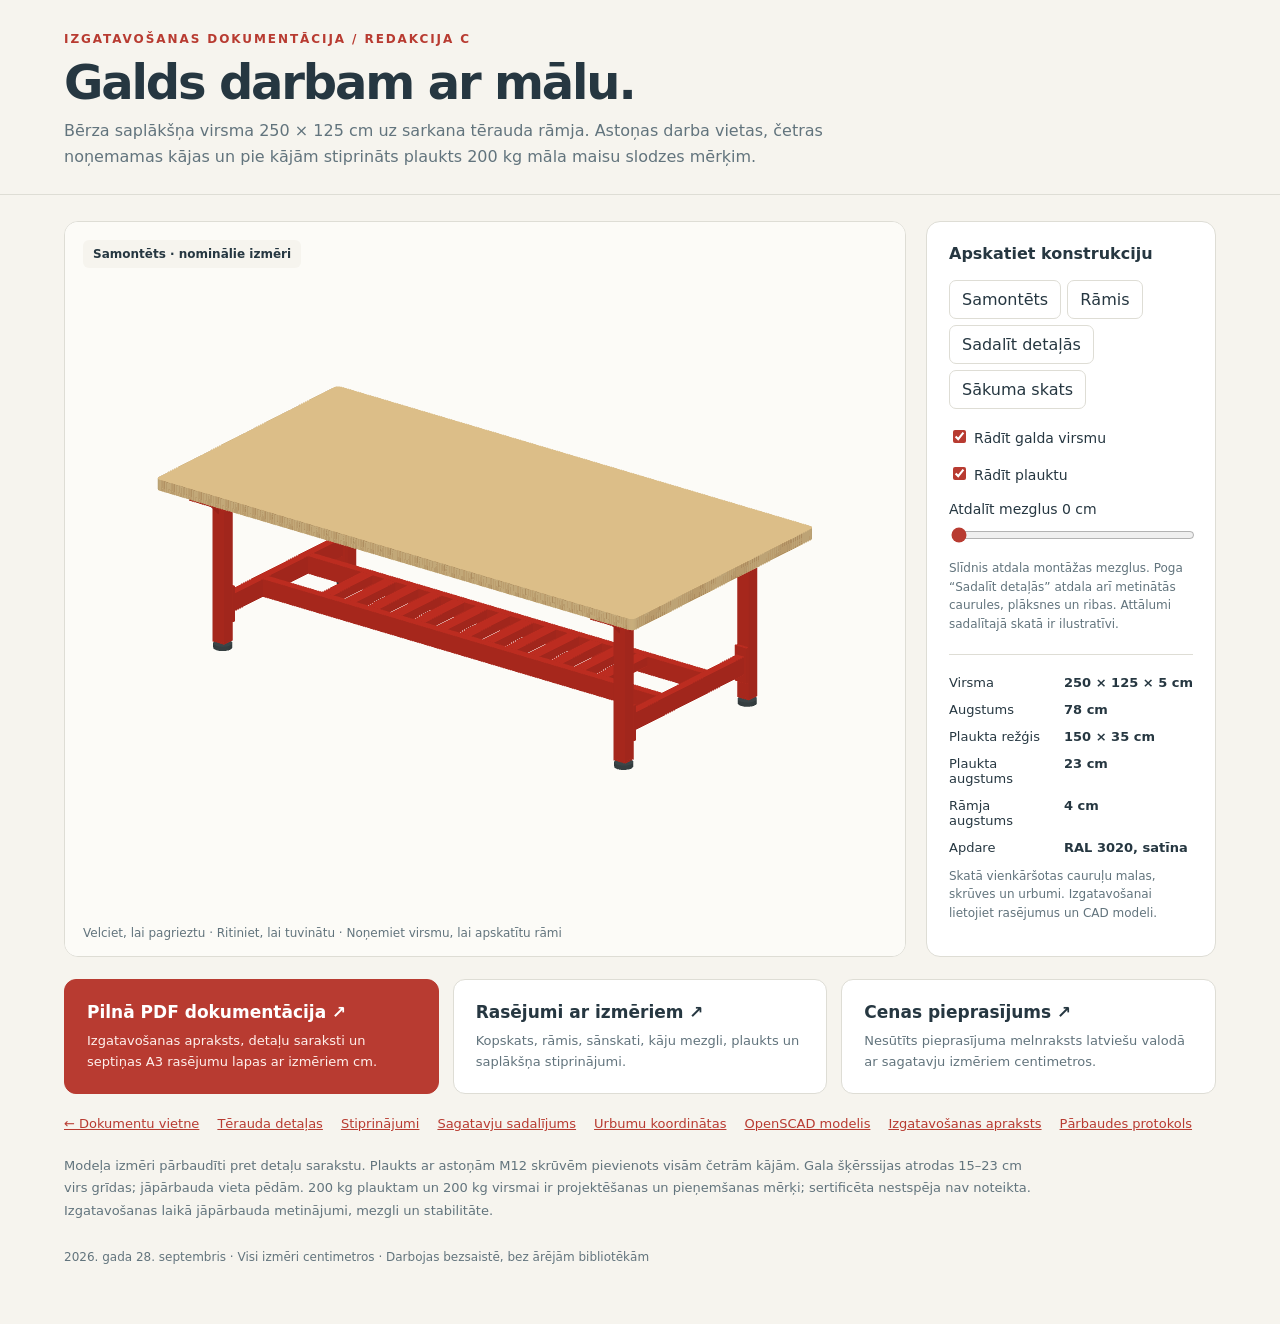
==== commit 86c562a2: "Galds" ====
--- a/pottery-table/index.html
+++ b/pottery-table/index.html
@@ -14,17 +14,16 @@
 @media(max-width:850px){.workspace{grid-template-columns:1fr}canvas{height:420px}.view{min-height:420px}.downloads{grid-template-columns:1fr}aside{padding:18px}.details{grid-template-columns:1fr auto}.help{font-size:10px}header{padding-top:24px}}
 @media print{header{padding:0}main{padding:10px 0}aside,.help,.downloads,.links{display:none}.workspace{display:block}.view{border:0}canvas{height:420px}.notice:after{content:' Izgatavošanai lietot PDF rasējumus.'}}
 </style>
-<header><div class="eyebrow">IZGATAVOŠANAS DOKUMENTĀCIJA / REDAKCIJA D</div><h1>Galds darbam ar mālu.</h1><p>Bērza saplākšņa virsma 250 × 125 cm uz sarkana tērauda rāmja. Astoņas darba vietas, četras noņemamas kājas un pie kājām stiprināts plaukts 200 kg māla maisu slodzes mērķim.</p></header>
+<header><div class="eyebrow">IZGATAVOŠANAS DOKUMENTĀCIJA / REDAKCIJA C</div><h1>Galds darbam ar mālu.</h1><p>Bērza saplākšņa virsma 250 × 125 cm uz sarkana tērauda rāmja. Astoņas darba vietas, četras noņemamas kājas un pie kājām stiprināts plaukts 200 kg māla maisu slodzes mērķim.</p></header>
 <main>
 <div class="workspace"><div class="view"><div class="badge" id="mode" role="status">Samontēts · nominālie izmēri</div><canvas id="canvas" aria-label="Interaktīvs keramikas galda trīsdimensiju modelis"></canvas><div id="error" class="error">Pārlūks neatbalsta šo 3D skatu. Atveriet zemāk pieejamos rasējumus.</div><div class="help">Velciet, lai pagrieztu · Ritiniet, lai tuvinātu · Noņemiet virsmu, lai apskatītu rāmi</div></div>
-<aside><h2>Apskatiet konstrukciju</h2><div class="buttons"><button id="assembled">Samontēts</button><button id="frame">Rāmis</button><button id="individual" aria-pressed="false" aria-describedby="explosion-note">Sadalīt detaļās</button><button id="reset">Sākuma skats</button></div><label><input type="checkbox" id="top" checked>Rādīt galda virsmu</label><label><input type="checkbox" id="shelf" checked>Rādīt plauktu</label><label for="explode">Atdalīt mezglus <span id="expval">0</span> cm</label><input type="range" id="explode" min="0" max="24" value="0" step="1"><p class="small" id="explosion-note">Slīdnis atdala montāžas mezglus. Poga “Sadalīt detaļās” atdala arī metinātās caurules, plāksnes un ribas. Attālumi sadalītajā skatā ir ilustratīvi.</p><div class="details"><span>Virsma</span><span>250 × 125 × 5 cm</span><span>Augstums</span><span>78 cm</span><span>Plaukta klājs</span><span>154 × 39 × 3 cm</span><span>Plaukta augstums</span><span>26,2 cm</span><span>Rāmja augstums</span><span>4 cm</span><span>Apdare</span><span>RAL 3020, satīna</span></div><p class="small">Skatā vienkāršotas cauruļu malas, skrūves un urbumi. Izgatavošanai lietojiet rasējumus un CAD modeli.</p></aside></div>
+<aside><h2>Apskatiet konstrukciju</h2><div class="buttons"><button id="assembled">Samontēts</button><button id="frame">Rāmis</button><button id="individual" aria-pressed="false" aria-describedby="explosion-note">Sadalīt detaļās</button><button id="reset">Sākuma skats</button></div><label><input type="checkbox" id="top" checked>Rādīt galda virsmu</label><label><input type="checkbox" id="shelf" checked>Rādīt plauktu</label><label for="explode">Atdalīt mezglus <span id="expval">0</span> cm</label><input type="range" id="explode" min="0" max="24" value="0" step="1"><p class="small" id="explosion-note">Slīdnis atdala montāžas mezglus. Poga “Sadalīt detaļās” atdala arī metinātās caurules, plāksnes un ribas. Attālumi sadalītajā skatā ir ilustratīvi.</p><div class="details"><span>Virsma</span><span>250 × 125 × 5 cm</span><span>Augstums</span><span>78 cm</span><span>Plaukta režģis</span><span>150 × 35 cm</span><span>Plaukta augstums</span><span>23 cm</span><span>Rāmja augstums</span><span>4 cm</span><span>Apdare</span><span>RAL 3020, satīna</span></div><p class="small">Skatā vienkāršotas cauruļu malas, skrūves un urbumi. Izgatavošanai lietojiet rasējumus un CAD modeli.</p></aside></div>
 <div class="downloads"><a class="card primary" href="workshop-package.pdf"><strong>Pilnā PDF dokumentācija ↗</strong><span>Izgatavošanas apraksts, detaļu saraksti un septiņas A3 rasējumu lapas ar izmēriem cm.</span></a><a class="card" href="drawings.pdf"><strong>Rasējumi ar izmēriem ↗</strong><span>Kopskats, rāmis, sānskati, kāju mezgli, plaukts un saplākšņa stiprinājumi.</span></a><a class="card" href="supplier-quote-lv.txt"><strong>Cenas pieprasījums ↗</strong><span>Nesūtīts pieprasījuma melnraksts latviešu valodā ar sagatavju izmēriem centimetros.</span></a></div>
 <div class="links"><a href="../index.html">← Dokumentu vietne</a><a href="cutting-list.csv">Tērauda detaļas</a><a href="hardware-list.csv">Stiprinājumi</a><a href="stock-cutting.csv">Sagatavju sadalījums</a><a href="drilling-coordinates.csv">Urbumu koordinātas</a><a href="model/table.scad">OpenSCAD modelis</a><a href="construction-guide.md">Izgatavošanas apraksts</a><a href="verification.md">Pārbaudes protokols</a></div>
 <p class="notice">Modeļa izmēri pārbaudīti pret detaļu sarakstu. Plaukts ar astoņām M12 skrūvēm pievienots visām četrām kājām. Gala šķērssijas atrodas 15–23 cm virs grīdas; jāpārbauda vieta pēdām. 200 kg plauktam un 200 kg virsmai ir projektēšanas un pieņemšanas mērķi; sertificēta nestspēja nav noteikta. Izgatavošanas laikā jāpārbauda metinājumi, mezgli un stabilitāte.</p><footer>2026. gada 28. septembris · Visi izmēri centimetros · Darbojas bezsaistē, bez ārējām bibliotēkām</footer>
 </main>
 <script>
-const PARTS=[{"mark":"T01","instance":"T01-1","origin":[18,10,68.8],"size":[214,8,4],"group":"frame","kind":"tube","axis":"x","wall":0.3,"holes":[{"x":125,"y":14,"z":68.8,"d":0.6,"depth":0.3,"axis":"z","purpose":"ventil\u0101cija"},{"x":27,"y":13,"z":68.8,"d":3,"depth":0.3,"axis":"z","purpose":"M12 aug\u0161\u0113j\u0101 uzgrie\u017e\u0146a atvere"},{"x":223,"y":13,"z":68.8,"d":3,"depth":0.3,"axis":"z","purpose":"M12 aug\u0161\u0113j\u0101 uzgrie\u017e\u0146a atvere"}],"slots":[]},{"mark":"T01","instance":"T01-2","origin":[18,58.5,68.8],"size":[214,8,4],"group":"frame","kind":"tube","axis":"x","wall":0.3,"holes":[{"x":125,"y":62.5,"z":68.8,"d":0.6,"depth":0.3,"axis":"z","purpose":"ventil\u0101cija"}],"slots":[]},{"mark":"T01","instance":"T01-3","origin":[18,107,68.8],"size":[214,8,4],"group":"frame","kind":"tube","axis":"x","wall":0.3,"holes":[{"x":125,"y":111,"z":68.8,"d":0.6,"depth":0.3,"axis":"z","purpose":"ventil\u0101cija"},{"x":27,"y":112,"z":68.8,"d":3,"depth":0.3,"axis":"z","purpose":"M12 aug\u0161\u0113j\u0101 uzgrie\u017e\u0146a atvere"},{"x":223,"y":112,"z":68.8,"d":3,"depth":0.3,"axis":"z","purpose":"M12 aug\u0161\u0113j\u0101 uzgrie\u017e\u0146a atvere"}],"slots":[]},{"mark":"T02","instance":"T02-1","origin":[10,10,68.8],"size":[8,105,4],"group":"frame","kind":"tube","axis":"y","wall":0.3,"holes":[{"x":13,"y":13,"z":68.8,"d":3,"depth":0.3,"axis":"z","purpose":"M12 aug\u0161\u0113j\u0101 uzgrie\u017e\u0146a atvere"},{"x":13,"y":27,"z":68.8,"d":3,"depth":0.3,"axis":"z","purpose":"M12 aug\u0161\u0113j\u0101 uzgrie\u017e\u0146a atvere"},{"x":13,"y":98,"z":68.8,"d":3,"depth":0.3,"axis":"z","purpose":"M12 aug\u0161\u0113j\u0101 uzgrie\u017e\u0146a atvere"},{"x":13,"y":112,"z":68.8,"d":3,"depth":0.3,"axis":"z","purpose":"M12 aug\u0161\u0113j\u0101 uzgrie\u017e\u0146a atvere"}],"slots":[]},{"mark":"T02","instance":"T02-2","origin":[232,10,68.8],"size":[8,105,4],"group":"frame","kind":"tube","axis":"y","wall":0.3,"holes":[{"x":237,"y":13,"z":68.8,"d":3,"depth":0.3,"axis":"z","purpose":"M12 aug\u0161\u0113j\u0101 uzgrie\u017e\u0146a atvere"},{"x":237,"y":27,"z":68.8,"d":3,"depth":0.3,"axis":"z","purpose":"M12 aug\u0161\u0113j\u0101 uzgrie\u017e\u0146a atvere"},{"x":237,"y":98,"z":68.8,"d":3,"depth":0.3,"axis":"z","purpose":"M12 aug\u0161\u0113j\u0101 uzgrie\u017e\u0146a atvere"},{"x":237,"y":112,"z":68.8,"d":3,"depth":0.3,"axis":"z","purpose":"M12 aug\u0161\u0113j\u0101 uzgrie\u017e\u0146a atvere"}],"slots":[]},{"mark":"T03","instance":"T03-1","origin":[62,18,68.8],"size":[6,40.5,4],"group":"frame","kind":"tube","axis":"y","wall":0.3,"holes":[{"x":65,"y":38.25,"z":68.8,"d":0.6,"depth":0.3,"axis":"z","purpose":"ventil\u0101cija"}],"slots":[]},{"mark":"T03","instance":"T03-2","origin":[62,66.5,68.8],"size":[6,40.5,4],"group":"frame","kind":"tube","axis":"y","wall":0.3,"holes":[{"x":65,"y":86.75,"z":68.8,"d":0.6,"depth":0.3,"axis":"z","purpose":"ventil\u0101cija"}],"slots":[]},{"mark":"T03","instance":"T03-3","origin":[182,18,68.8],"size":[6,40.5,4],"group":"frame","kind":"tube","axis":"y","wall":0.3,"holes":[{"x":185,"y":38.25,"z":68.8,"d":0.6,"depth":0.3,"axis":"z","purpose":"ventil\u0101cija"}],"slots":[]},{"mark":"T03","instance":"T03-4","origin":[182,66.5,68.8],"size":[6,40.5,4],"group":"frame","kind":"tube","axis":"y","wall":0.3,"holes":[{"x":185,"y":86.75,"z":68.8,"d":0.6,"depth":0.3,"axis":"z","purpose":"ventil\u0101cija"}],"slots":[]},{"mark":"P01","instance":"P01-F1","origin":[10,10,68],"size":[20,20,0.8],"group":"frame","kind":"plate","axis":null,"wall":0,"holes":[{"x":13,"y":13,"z":68,"d":1.3,"depth":0.8,"axis":"z","purpose":"skr\u016bves caurums"},{"x":13,"y":27,"z":68,"d":1.3,"depth":0.8,"axis":"z","purpose":"skr\u016bves caurums"},{"x":27,"y":13,"z":68,"d":1.3,"depth":0.8,"axis":"z","purpose":"skr\u016bves caurums"},{"x":27,"y":27,"z":68,"d":1.3,"depth":0.8,"axis":"z","purpose":"skr\u016bves caurums"}],"slots":[]},{"mark":"P01","instance":"P01-L1","origin":[10,10,67.2],"size":[20,20,0.8],"group":"legs","kind":"plate","axis":null,"wall":0,"holes":[{"x":13,"y":13,"z":67.2,"d":1.3,"depth":0.8,"axis":"z","purpose":"skr\u016bves caurums"},{"x":13,"y":27,"z":67.2,"d":1.3,"depth":0.8,"axis":"z","purpose":"skr\u016bves caurums"},{"x":27,"y":13,"z":67.2,"d":1.3,"depth":0.8,"axis":"z","purpose":"skr\u016bves caurums"},{"x":27,"y":27,"z":67.2,"d":1.3,"depth":0.8,"axis":"z","purpose":"skr\u016bves caurums"}],"slots":[]},{"mark":"L01","instance":"L01-1","origin":[17,17,3.8],"size":[6,6,63.4],"group":"legs","kind":"tube","axis":"z","wall":0.3,"holes":[{"x":20,"y":22.7,"z":12.5,"d":3,"depth":0.3,"axis":"y","purpose":"M12 plaukta uzgrie\u017e\u0146a atvere"},{"x":20,"y":22.7,"z":25.5,"d":3,"depth":0.3,"axis":"y","purpose":"M12 plaukta uzgrie\u017e\u0146a atvere"}],"slots":[]},{"mark":"P02","instance":"P02-1","origin":[17,17,3],"size":[6,6,0.8],"group":"legs","kind":"plate","axis":null,"wall":0,"holes":[{"x":20,"y":20,"z":3,"d":1.8,"depth":0.8,"axis":"z","purpose":"skr\u016bves caurums"}],"slots":[]},{"mark":"P05","instance":"P05-1-1","kind":"gusset","group":"legs","centre":[20,20],"side":0,"top":67.2,"leg":6,"thickness":0.6},{"mark":"P05","instance":"P05-1-2","kind":"gusset","group":"legs","centre":[20,20],"side":1,"top":67.2,"leg":6,"thickness":0.6},{"mark":"P05","instance":"P05-1-3","kind":"gusset","group":"legs","centre":[20,20],"side":2,"top":67.2,"leg":6,"thickness":0.6},{"mark":"P05","instance":"P05-1-4","kind":"gusset","group":"legs","centre":[20,20],"side":3,"top":67.2,"leg":6,"thickness":0.6},{"mark":"P03","instance":"P03-L1","origin":[17,23,11],"size":[6,0.8,16],"group":"legs","kind":"plate","axis":null,"wall":0,"holes":[{"x":20,"y":23,"z":12.5,"d":1.3,"depth":0.8,"axis":"y","purpose":"skr\u016bves caurums"},{"x":20,"y":23,"z":25.5,"d":1.3,"depth":0.8,"axis":"y","purpose":"skr\u016bves caurums"}],"slots":[]},{"mark":"P03","instance":"P03-S1","origin":[17,23.8,11],"size":[6,0.8,16],"group":"shelf","kind":"plate","axis":null,"wall":0,"holes":[{"x":20,"y":23.8,"z":12.5,"d":1.3,"depth":0.8,"axis":"y","purpose":"skr\u016bves caurums"},{"x":20,"y":23.8,"z":25.5,"d":1.3,"depth":0.8,"axis":"y","purpose":"skr\u016bves caurums"}],"slots":[]},{"mark":"P01","instance":"P01-F2","origin":[220,10,68],"size":[20,20,0.8],"group":"frame","kind":"plate","axis":null,"wall":0,"holes":[{"x":223,"y":13,"z":68,"d":1.3,"depth":0.8,"axis":"z","purpose":"skr\u016bves caurums"},{"x":223,"y":27,"z":68,"d":1.3,"depth":0.8,"axis":"z","purpose":"skr\u016bves caurums"},{"x":237,"y":13,"z":68,"d":1.3,"depth":0.8,"axis":"z","purpose":"skr\u016bves caurums"},{"x":237,"y":27,"z":68,"d":1.3,"depth":0.8,"axis":"z","purpose":"skr\u016bves caurums"}],"slots":[]},{"mark":"P01","instance":"P01-L2","origin":[220,10,67.2],"size":[20,20,0.8],"group":"legs","kind":"plate","axis":null,"wall":0,"holes":[{"x":223,"y":13,"z":67.2,"d":1.3,"depth":0.8,"axis":"z","purpose":"skr\u016bves caurums"},{"x":223,"y":27,"z":67.2,"d":1.3,"depth":0.8,"axis":"z","purpose":"skr\u016bves caurums"},{"x":237,"y":13,"z":67.2,"d":1.3,"depth":0.8,"axis":"z","purpose":"skr\u016bves caurums"},{"x":237,"y":27,"z":67.2,"d":1.3,"depth":0.8,"axis":"z","purpose":"skr\u016bves caurums"}],"slots":[]},{"mark":"L01","instance":"L01-2","origin":[227,17,3.8],"size":[6,6,63.4],"group":"legs","kind":"tube","axis":"z","wall":0.3,"holes":[{"x":230,"y":22.7,"z":12.5,"d":3,"depth":0.3,"axis":"y","purpose":"M12 plaukta uzgrie\u017e\u0146a atvere"},{"x":230,"y":22.7,"z":25.5,"d":3,"depth":0.3,"axis":"y","purpose":"M12 plaukta uzgrie\u017e\u0146a atvere"}],"slots":[]},{"mark":"P02","instance":"P02-2","origin":[227,17,3],"size":[6,6,0.8],"group":"legs","kind":"plate","axis":null,"wall":0,"holes":[{"x":230,"y":20,"z":3,"d":1.8,"depth":0.8,"axis":"z","purpose":"skr\u016bves caurums"}],"slots":[]},{"mark":"P05","instance":"P05-2-1","kind":"gusset","group":"legs","centre":[230,20],"side":0,"top":67.2,"leg":6,"thickness":0.6},{"mark":"P05","instance":"P05-2-2","kind":"gusset","group":"legs","centre":[230,20],"side":1,"top":67.2,"leg":6,"thickness":0.6},{"mark":"P05","instance":"P05-2-3","kind":"gusset","group":"legs","centre":[230,20],"side":2,"top":67.2,"leg":6,"thickness":0.6},{"mark":"P05","instance":"P05-2-4","kind":"gusset","group":"legs","centre":[230,20],"side":3,"top":67.2,"leg":6,"thickness":0.6},{"mark":"P03","instance":"P03-L2","origin":[227,23,11],"size":[6,0.8,16],"group":"legs","kind":"plate","axis":null,"wall":0,"holes":[{"x":230,"y":23,"z":12.5,"d":1.3,"depth":0.8,"axis":"y","purpose":"skr\u016bves caurums"},{"x":230,"y":23,"z":25.5,"d":1.3,"depth":0.8,"axis":"y","purpose":"skr\u016bves caurums"}],"slots":[]},{"mark":"P03","instance":"P03-S2","origin":[227,23.8,11],"size":[6,0.8,16],"group":"shelf","kind":"plate","axis":null,"wall":0,"holes":[{"x":230,"y":23.8,"z":12.5,"d":1.3,"depth":0.8,"axis":"y","purpose":"skr\u016bves caurums"},{"x":230,"y":23.8,"z":25.5,"d":1.3,"depth":0.8,"axis":"y","purpose":"skr\u016bves caurums"}],"slots":[]},{"mark":"P01","instance":"P01-F3","origin":[10,95,68],"size":[20,20,0.8],"group":"frame","kind":"plate","axis":null,"wall":0,"holes":[{"x":13,"y":98,"z":68,"d":1.3,"depth":0.8,"axis":"z","purpose":"skr\u016bves caurums"},{"x":13,"y":112,"z":68,"d":1.3,"depth":0.8,"axis":"z","purpose":"skr\u016bves caurums"},{"x":27,"y":98,"z":68,"d":1.3,"depth":0.8,"axis":"z","purpose":"skr\u016bves caurums"},{"x":27,"y":112,"z":68,"d":1.3,"depth":0.8,"axis":"z","purpose":"skr\u016bves caurums"}],"slots":[]},{"mark":"P01","instance":"P01-L3","origin":[10,95,67.2],"size":[20,20,0.8],"group":"legs","kind":"plate","axis":null,"wall":0,"holes":[{"x":13,"y":98,"z":67.2,"d":1.3,"depth":0.8,"axis":"z","purpose":"skr\u016bves caurums"},{"x":13,"y":112,"z":67.2,"d":1.3,"depth":0.8,"axis":"z","purpose":"skr\u016bves caurums"},{"x":27,"y":98,"z":67.2,"d":1.3,"depth":0.8,"axis":"z","purpose":"skr\u016bves caurums"},{"x":27,"y":112,"z":67.2,"d":1.3,"depth":0.8,"axis":"z","purpose":"skr\u016bves caurums"}],"slots":[]},{"mark":"L01","instance":"L01-3","origin":[17,102,3.8],"size":[6,6,63.4],"group":"legs","kind":"tube","axis":"z","wall":0.3,"holes":[{"x":20,"y":102,"z":12.5,"d":3,"depth":0.3,"axis":"y","purpose":"M12 plaukta uzgrie\u017e\u0146a atvere"},{"x":20,"y":102,"z":25.5,"d":3,"depth":0.3,"axis":"y","purpose":"M12 plaukta uzgrie\u017e\u0146a atvere"}],"slots":[]},{"mark":"P02","instance":"P02-3","origin":[17,102,3],"size":[6,6,0.8],"group":"legs","kind":"plate","axis":null,"wall":0,"holes":[{"x":20,"y":105,"z":3,"d":1.8,"depth":0.8,"axis":"z","purpose":"skr\u016bves caurums"}],"slots":[]},{"mark":"P05","instance":"P05-3-1","kind":"gusset","group":"legs","centre":[20,105],"side":0,"top":67.2,"leg":6,"thickness":0.6},{"mark":"P05","instance":"P05-3-2","kind":"gusset","group":"legs","centre":[20,105],"side":1,"top":67.2,"leg":6,"thickness":0.6},{"mark":"P05","instance":"P05-3-3","kind":"gusset","group":"legs","centre":[20,105],"side":2,"top":67.2,"leg":6,"thickness":0.6},{"mark":"P05","instance":"P05-3-4","kind":"gusset","group":"legs","centre":[20,105],"side":3,"top":67.2,"leg":6,"thickness":0.6},{"mark":"P03","instance":"P03-L3","origin":[17,101.2,11],"size":[6,0.8,16],"group":"legs","kind":"plate","axis":null,"wall":0,"holes":[{"x":20,"y":101.2,"z":12.5,"d":1.3,"depth":0.8,"axis":"y","purpose":"skr\u016bves caurums"},{"x":20,"y":101.2,"z":25.5,"d":1.3,"depth":0.8,"axis":"y","purpose":"skr\u016bves caurums"}],"slots":[]},{"mark":"P03","instance":"P03-S3","origin":[17,100.4,11],"size":[6,0.8,16],"group":"shelf","kind":"plate","axis":null,"wall":0,"holes":[{"x":20,"y":100.4,"z":12.5,"d":1.3,"depth":0.8,"axis":"y","purpose":"skr\u016bves caurums"},{"x":20,"y":100.4,"z":25.5,"d":1.3,"depth":0.8,"axis":"y","purpose":"skr\u016bves caurums"}],"slots":[]},{"mark":"P01","instance":"P01-F4","origin":[220,95,68],"size":[20,20,0.8],"group":"frame","kind":"plate","axis":null,"wall":0,"holes":[{"x":223,"y":98,"z":68,"d":1.3,"depth":0.8,"axis":"z","purpose":"skr\u016bves caurums"},{"x":223,"y":112,"z":68,"d":1.3,"depth":0.8,"axis":"z","purpose":"skr\u016bves caurums"},{"x":237,"y":98,"z":68,"d":1.3,"depth":0.8,"axis":"z","purpose":"skr\u016bves caurums"},{"x":237,"y":112,"z":68,"d":1.3,"depth":0.8,"axis":"z","purpose":"skr\u016bves caurums"}],"slots":[]},{"mark":"P01","instance":"P01-L4","origin":[220,95,67.2],"size":[20,20,0.8],"group":"legs","kind":"plate","axis":null,"wall":0,"holes":[{"x":223,"y":98,"z":67.2,"d":1.3,"depth":0.8,"axis":"z","purpose":"skr\u016bves caurums"},{"x":223,"y":112,"z":67.2,"d":1.3,"depth":0.8,"axis":"z","purpose":"skr\u016bves caurums"},{"x":237,"y":98,"z":67.2,"d":1.3,"depth":0.8,"axis":"z","purpose":"skr\u016bves caurums"},{"x":237,"y":112,"z":67.2,"d":1.3,"depth":0.8,"axis":"z","purpose":"skr\u016bves caurums"}],"slots":[]},{"mark":"L01","instance":"L01-4","origin":[227,102,3.8],"size":[6,6,63.4],"group":"legs","kind":"tube","axis":"z","wall":0.3,"holes":[{"x":230,"y":102,"z":12.5,"d":3,"depth":0.3,"axis":"y","purpose":"M12 plaukta uzgrie\u017e\u0146a atvere"},{"x":230,"y":102,"z":25.5,"d":3,"depth":0.3,"axis":"y","purpose":"M12 plaukta uzgrie\u017e\u0146a atvere"}],"slots":[]},{"mark":"P02","instance":"P02-4","origin":[227,102,3],"size":[6,6,0.8],"group":"legs","kind":"plate","axis":null,"wall":0,"holes":[{"x":230,"y":105,"z":3,"d":1.8,"depth":0.8,"axis":"z","purpose":"skr\u016bves caurums"}],"slots":[]},{"mark":"P05","instance":"P05-4-1","kind":"gusset","group":"legs","centre":[230,105],"side":0,"top":67.2,"leg":6,"thickness":0.6},{"mark":"P05","instance":"P05-4-2","kind":"gusset","group":"legs","centre":[230,105],"side":1,"top":67.2,"leg":6,"thickness":0.6},{"mark":"P05","instance":"P05-4-3","kind":"gusset","group":"legs","centre":[230,105],"side":2,"top":67.2,"leg":6,"thickness":0.6},{"mark":"P05","instance":"P05-4-4","kind":"gusset","group":"legs","centre":[230,105],"side":3,"top":67.2,"leg":6,"thickness":0.6},{"mark":"P03","instance":"P03-L4","origin":[227,101.2,11],"size":[6,0.8,16],"group":"legs","kind":"plate","axis":null,"wall":0,"holes":[{"x":230,"y":101.2,"z":12.5,"d":1.3,"depth":0.8,"axis":"y","purpose":"skr\u016bves caurums"},{"x":230,"y":101.2,"z":25.5,"d":1.3,"depth":0.8,"axis":"y","purpose":"skr\u016bves caurums"}],"slots":[]},{"mark":"P03","instance":"P03-S4","origin":[227,100.4,11],"size":[6,0.8,16],"group":"shelf","kind":"plate","axis":null,"wall":0,"holes":[{"x":230,"y":100.4,"z":12.5,"d":1.3,"depth":0.8,"axis":"y","purpose":"skr\u016bves caurums"},{"x":230,"y":100.4,"z":25.5,"d":1.3,"depth":0.8,"axis":"y","purpose":"skr\u016bves caurums"}],"slots":[]},{"mark":"S01","instance":"S01-1","origin":[22,45,15],"size":[206,4,8],"group":"shelf","kind":"tube","axis":"x","wall":0.3,"holes":[{"x":125,"y":47,"z":15,"d":0.6,"depth":0.3,"axis":"z","purpose":"ventil\u0101cija"}],"slots":[]},{"mark":"S01","instance":"S01-2","origin":[22,76,15],"size":[206,4,8],"group":"shelf","kind":"tube","axis":"x","wall":0.3,"holes":[{"x":125,"y":78,"z":15,"d":0.6,"depth":0.3,"axis":"z","purpose":"ventil\u0101cija"}],"slots":[]},{"mark":"S02","instance":"S02-1","origin":[18,24.6,15],"size":[4,75.8,8],"group":"shelf","kind":"tube","axis":"y","wall":0.3,"holes":[{"x":20,"y":62.5,"z":15,"d":0.6,"depth":0.3,"axis":"z","purpose":"ventil\u0101cija"}],"slots":[]},{"mark":"S02","instance":"S02-2","origin":[228,24.6,15],"size":[4,75.8,8],"group":"shelf","kind":"tube","axis":"y","wall":0.3,"holes":[{"x":230,"y":62.5,"z":15,"d":0.6,"depth":0.3,"axis":"z","purpose":"ventil\u0101cija"}],"slots":[]},{"mark":"S03","instance":"S03-1","origin":[50,49,19],"size":[6,27,4],"group":"shelf","kind":"tube","axis":"y","wall":0.3,"holes":[{"x":53,"y":62.5,"z":19,"d":0.6,"depth":0.3,"axis":"z","purpose":"ventil\u0101cija"}],"slots":[]},{"mark":"S03","instance":"S03-2","origin":[98,49,19],"size":[6,27,4],"group":"shelf","kind":"tube","axis":"y","wall":0.3,"holes":[{"x":101,"y":62.5,"z":19,"d":0.6,"depth":0.3,"axis":"z","purpose":"ventil\u0101cija"}],"slots":[]},{"mark":"S03","instance":"S03-3","origin":[146,49,19],"size":[6,27,4],"group":"shelf","kind":"tube","axis":"y","wall":0.3,"holes":[{"x":149,"y":62.5,"z":19,"d":0.6,"depth":0.3,"axis":"z","purpose":"ventil\u0101cija"}],"slots":[]},{"mark":"S03","instance":"S03-4","origin":[194,49,19],"size":[6,27,4],"group":"shelf","kind":"tube","axis":"y","wall":0.3,"holes":[{"x":197,"y":62.5,"z":19,"d":0.6,"depth":0.3,"axis":"z","purpose":"ventil\u0101cija"}],"slots":[]},{"mark":"P04","instance":"P04-W01-1","origin":[38,18,72.4],"size":[4,4,0.4],"group":"frame","kind":"plate","axis":null,"wall":0,"holes":[],"slots":[{"x":40,"y":20,"z":72.4,"width":0.8,"length":1.6,"depth":0.4,"wood":"W01"}]},{"mark":"P04","instance":"P04-W01-2","origin":[72,18,72.4],"size":[4,4,0.4],"group":"frame","kind":"plate","axis":null,"wall":0,"holes":[],"slots":[{"x":74,"y":20,"z":72.4,"width":0.8,"length":1.6,"depth":0.4,"wood":"W01"}]},{"mark":"P04","instance":"P04-W01-3","origin":[106,18,72.4],"size":[4,4,0.4],"group":"frame","kind":"plate","axis":null,"wall":0,"holes":[],"slots":[{"x":108,"y":20,"z":72.4,"width":0.8,"length":1.6,"depth":0.4,"wood":"W01"}]},{"mark":"P04","instance":"P04-W01-4","origin":[140,18,72.4],"size":[4,4,0.4],"group":"frame","kind":"plate","axis":null,"wall":0,"holes":[],"slots":[{"x":142,"y":20,"z":72.4,"width":0.8,"length":1.6,"depth":0.4,"wood":"W01"}]},{"mark":"P04","instance":"P04-W01-5","origin":[174,18,72.4],"size":[4,4,0.4],"group":"frame","kind":"plate","axis":null,"wall":0,"holes":[],"slots":[{"x":176,"y":20,"z":72.4,"width":0.8,"length":1.6,"depth":0.4,"wood":"W01"}]},{"mark":"P04","instance":"P04-W01-6","origin":[208,18,72.4],"size":[4,4,0.4],"group":"frame","kind":"plate","axis":null,"wall":0,"holes":[],"slots":[{"x":210,"y":20,"z":72.4,"width":0.8,"length":1.6,"depth":0.4,"wood":"W01"}]},{"mark":"P04","instance":"P04-W01-7","origin":[38,103,72.4],"size":[4,4,0.4],"group":"frame","kind":"plate","axis":null,"wall":0,"holes":[],"slots":[{"x":40,"y":105,"z":72.4,"width":0.8,"length":1.6,"depth":0.4,"wood":"W01"}]},{"mark":"P04","instance":"P04-W01-8","origin":[72,103,72.4],"size":[4,4,0.4],"group":"frame","kind":"plate","axis":null,"wall":0,"holes":[],"slots":[{"x":74,"y":105,"z":72.4,"width":0.8,"length":1.6,"depth":0.4,"wood":"W01"}]},{"mark":"P04","instance":"P04-W01-9","origin":[106,103,72.4],"size":[4,4,0.4],"group":"frame","kind":"plate","axis":null,"wall":0,"holes":[],"slots":[{"x":108,"y":105,"z":72.4,"width":0.8,"length":1.6,"depth":0.4,"wood":"W01"}]},{"mark":"P04","instance":"P04-W01-10","origin":[140,103,72.4],"size":[4,4,0.4],"group":"frame","kind":"plate","axis":null,"wall":0,"holes":[],"slots":[{"x":142,"y":105,"z":72.4,"width":0.8,"length":1.6,"depth":0.4,"wood":"W01"}]},{"mark":"P04","instance":"P04-W01-11","origin":[174,103,72.4],"size":[4,4,0.4],"group":"frame","kind":"plate","axis":null,"wall":0,"holes":[],"slots":[{"x":176,"y":105,"z":72.4,"width":0.8,"length":1.6,"depth":0.4,"wood":"W01"}]},{"mark":"P04","instance":"P04-W01-12","origin":[208,103,72.4],"size":[4,4,0.4],"group":"frame","kind":"plate","axis":null,"wall":0,"holes":[],"slots":[{"x":210,"y":105,"z":72.4,"width":0.8,"length":1.6,"depth":0.4,"wood":"W01"}]},{"mark":"P04","instance":"P04-W05-1","origin":[75,49,22.6],"size":[4,4,0.4],"group":"shelf","kind":"plate","axis":null,"wall":0,"holes":[],"slots":[{"x":77,"y":51,"z":22.6,"width":0.8,"length":1.6,"depth":0.4,"wood":"W05"}]},{"mark":"P04","instance":"P04-W05-2","origin":[123,49,22.6],"size":[4,4,0.4],"group":"shelf","kind":"plate","axis":null,"wall":0,"holes":[],"slots":[{"x":125,"y":51,"z":22.6,"width":0.8,"length":1.6,"depth":0.4,"wood":"W05"}]},{"mark":"P04","instance":"P04-W05-3","origin":[171,49,22.6],"size":[4,4,0.4],"group":"shelf","kind":"plate","axis":null,"wall":0,"holes":[],"slots":[{"x":173,"y":51,"z":22.6,"width":0.8,"length":1.6,"depth":0.4,"wood":"W05"}]},{"mark":"P04","instance":"P04-W05-4","origin":[75,72,22.6],"size":[4,4,0.4],"group":"shelf","kind":"plate","axis":null,"wall":0,"holes":[],"slots":[{"x":77,"y":74,"z":22.6,"width":0.8,"length":1.6,"depth":0.4,"wood":"W05"}]},{"mark":"P04","instance":"P04-W05-5","origin":[123,72,22.6],"size":[4,4,0.4],"group":"shelf","kind":"plate","axis":null,"wall":0,"holes":[],"slots":[{"x":125,"y":74,"z":22.6,"width":0.8,"length":1.6,"depth":0.4,"wood":"W05"}]},{"mark":"P04","instance":"P04-W05-6","origin":[171,72,22.6],"size":[4,4,0.4],"group":"shelf","kind":"plate","axis":null,"wall":0,"holes":[],"slots":[{"x":173,"y":74,"z":22.6,"width":0.8,"length":1.6,"depth":0.4,"wood":"W05"}]}];
-const SHELF_DECK={"origin":[48,43,23.2],"size":[154,39,3],"overhang":2,"corner_radius":1};
+const PARTS=[{"mark":"T01","instance":"T01-1","origin":[18,10,68.8],"size":[214,8,4],"group":"frame","kind":"tube","axis":"x","wall":0.3,"holes":[{"x":125,"y":14,"z":68.8,"d":0.6,"depth":0.3,"axis":"z","purpose":"ventil\u0101cija"},{"x":27,"y":13,"z":68.8,"d":3,"depth":0.3,"axis":"z","purpose":"M12 aug\u0161\u0113j\u0101 uzgrie\u017e\u0146a atvere"},{"x":223,"y":13,"z":68.8,"d":3,"depth":0.3,"axis":"z","purpose":"M12 aug\u0161\u0113j\u0101 uzgrie\u017e\u0146a atvere"}],"slots":[]},{"mark":"T01","instance":"T01-2","origin":[18,58.5,68.8],"size":[214,8,4],"group":"frame","kind":"tube","axis":"x","wall":0.3,"holes":[{"x":125,"y":62.5,"z":68.8,"d":0.6,"depth":0.3,"axis":"z","purpose":"ventil\u0101cija"}],"slots":[]},{"mark":"T01","instance":"T01-3","origin":[18,107,68.8],"size":[214,8,4],"group":"frame","kind":"tube","axis":"x","wall":0.3,"holes":[{"x":125,"y":111,"z":68.8,"d":0.6,"depth":0.3,"axis":"z","purpose":"ventil\u0101cija"},{"x":27,"y":112,"z":68.8,"d":3,"depth":0.3,"axis":"z","purpose":"M12 aug\u0161\u0113j\u0101 uzgrie\u017e\u0146a atvere"},{"x":223,"y":112,"z":68.8,"d":3,"depth":0.3,"axis":"z","purpose":"M12 aug\u0161\u0113j\u0101 uzgrie\u017e\u0146a atvere"}],"slots":[]},{"mark":"T02","instance":"T02-1","origin":[10,10,68.8],"size":[8,105,4],"group":"frame","kind":"tube","axis":"y","wall":0.3,"holes":[{"x":13,"y":13,"z":68.8,"d":3,"depth":0.3,"axis":"z","purpose":"M12 aug\u0161\u0113j\u0101 uzgrie\u017e\u0146a atvere"},{"x":13,"y":27,"z":68.8,"d":3,"depth":0.3,"axis":"z","purpose":"M12 aug\u0161\u0113j\u0101 uzgrie\u017e\u0146a atvere"},{"x":13,"y":98,"z":68.8,"d":3,"depth":0.3,"axis":"z","purpose":"M12 aug\u0161\u0113j\u0101 uzgrie\u017e\u0146a atvere"},{"x":13,"y":112,"z":68.8,"d":3,"depth":0.3,"axis":"z","purpose":"M12 aug\u0161\u0113j\u0101 uzgrie\u017e\u0146a atvere"}],"slots":[]},{"mark":"T02","instance":"T02-2","origin":[232,10,68.8],"size":[8,105,4],"group":"frame","kind":"tube","axis":"y","wall":0.3,"holes":[{"x":237,"y":13,"z":68.8,"d":3,"depth":0.3,"axis":"z","purpose":"M12 aug\u0161\u0113j\u0101 uzgrie\u017e\u0146a atvere"},{"x":237,"y":27,"z":68.8,"d":3,"depth":0.3,"axis":"z","purpose":"M12 aug\u0161\u0113j\u0101 uzgrie\u017e\u0146a atvere"},{"x":237,"y":98,"z":68.8,"d":3,"depth":0.3,"axis":"z","purpose":"M12 aug\u0161\u0113j\u0101 uzgrie\u017e\u0146a atvere"},{"x":237,"y":112,"z":68.8,"d":3,"depth":0.3,"axis":"z","purpose":"M12 aug\u0161\u0113j\u0101 uzgrie\u017e\u0146a atvere"}],"slots":[]},{"mark":"T03","instance":"T03-1","origin":[62,18,68.8],"size":[6,40.5,4],"group":"frame","kind":"tube","axis":"y","wall":0.3,"holes":[{"x":65,"y":38.25,"z":68.8,"d":0.6,"depth":0.3,"axis":"z","purpose":"ventil\u0101cija"}],"slots":[]},{"mark":"T03","instance":"T03-2","origin":[62,66.5,68.8],"size":[6,40.5,4],"group":"frame","kind":"tube","axis":"y","wall":0.3,"holes":[{"x":65,"y":86.75,"z":68.8,"d":0.6,"depth":0.3,"axis":"z","purpose":"ventil\u0101cija"}],"slots":[]},{"mark":"T03","instance":"T03-3","origin":[182,18,68.8],"size":[6,40.5,4],"group":"frame","kind":"tube","axis":"y","wall":0.3,"holes":[{"x":185,"y":38.25,"z":68.8,"d":0.6,"depth":0.3,"axis":"z","purpose":"ventil\u0101cija"}],"slots":[]},{"mark":"T03","instance":"T03-4","origin":[182,66.5,68.8],"size":[6,40.5,4],"group":"frame","kind":"tube","axis":"y","wall":0.3,"holes":[{"x":185,"y":86.75,"z":68.8,"d":0.6,"depth":0.3,"axis":"z","purpose":"ventil\u0101cija"}],"slots":[]},{"mark":"P01","instance":"P01-F1","origin":[10,10,68],"size":[20,20,0.8],"group":"frame","kind":"plate","axis":null,"wall":0,"holes":[{"x":13,"y":13,"z":68,"d":1.3,"depth":0.8,"axis":"z","purpose":"skr\u016bves caurums"},{"x":13,"y":27,"z":68,"d":1.3,"depth":0.8,"axis":"z","purpose":"skr\u016bves caurums"},{"x":27,"y":13,"z":68,"d":1.3,"depth":0.8,"axis":"z","purpose":"skr\u016bves caurums"},{"x":27,"y":27,"z":68,"d":1.3,"depth":0.8,"axis":"z","purpose":"skr\u016bves caurums"}],"slots":[]},{"mark":"P01","instance":"P01-L1","origin":[10,10,67.2],"size":[20,20,0.8],"group":"legs","kind":"plate","axis":null,"wall":0,"holes":[{"x":13,"y":13,"z":67.2,"d":1.3,"depth":0.8,"axis":"z","purpose":"skr\u016bves caurums"},{"x":13,"y":27,"z":67.2,"d":1.3,"depth":0.8,"axis":"z","purpose":"skr\u016bves caurums"},{"x":27,"y":13,"z":67.2,"d":1.3,"depth":0.8,"axis":"z","purpose":"skr\u016bves caurums"},{"x":27,"y":27,"z":67.2,"d":1.3,"depth":0.8,"axis":"z","purpose":"skr\u016bves caurums"}],"slots":[]},{"mark":"L01","instance":"L01-1","origin":[17,17,3.8],"size":[6,6,63.4],"group":"legs","kind":"tube","axis":"z","wall":0.3,"holes":[{"x":20,"y":22.7,"z":12.5,"d":3,"depth":0.3,"axis":"y","purpose":"M12 plaukta uzgrie\u017e\u0146a atvere"},{"x":20,"y":22.7,"z":25.5,"d":3,"depth":0.3,"axis":"y","purpose":"M12 plaukta uzgrie\u017e\u0146a atvere"}],"slots":[]},{"mark":"P02","instance":"P02-1","origin":[17,17,3],"size":[6,6,0.8],"group":"legs","kind":"plate","axis":null,"wall":0,"holes":[{"x":20,"y":20,"z":3,"d":1.8,"depth":0.8,"axis":"z","purpose":"skr\u016bves caurums"}],"slots":[]},{"mark":"P05","instance":"P05-1-1","kind":"gusset","group":"legs","centre":[20,20],"side":0,"top":67.2,"leg":6,"thickness":0.6},{"mark":"P05","instance":"P05-1-2","kind":"gusset","group":"legs","centre":[20,20],"side":1,"top":67.2,"leg":6,"thickness":0.6},{"mark":"P05","instance":"P05-1-3","kind":"gusset","group":"legs","centre":[20,20],"side":2,"top":67.2,"leg":6,"thickness":0.6},{"mark":"P05","instance":"P05-1-4","kind":"gusset","group":"legs","centre":[20,20],"side":3,"top":67.2,"leg":6,"thickness":0.6},{"mark":"P03","instance":"P03-L1","origin":[17,23,11],"size":[6,0.8,16],"group":"legs","kind":"plate","axis":null,"wall":0,"holes":[{"x":20,"y":23,"z":12.5,"d":1.3,"depth":0.8,"axis":"y","purpose":"skr\u016bves caurums"},{"x":20,"y":23,"z":25.5,"d":1.3,"depth":0.8,"axis":"y","purpose":"skr\u016bves caurums"}],"slots":[]},{"mark":"P03","instance":"P03-S1","origin":[17,23.8,11],"size":[6,0.8,16],"group":"shelf","kind":"plate","axis":null,"wall":0,"holes":[{"x":20,"y":23.8,"z":12.5,"d":1.3,"depth":0.8,"axis":"y","purpose":"skr\u016bves caurums"},{"x":20,"y":23.8,"z":25.5,"d":1.3,"depth":0.8,"axis":"y","purpose":"skr\u016bves caurums"}],"slots":[]},{"mark":"P01","instance":"P01-F2","origin":[220,10,68],"size":[20,20,0.8],"group":"frame","kind":"plate","axis":null,"wall":0,"holes":[{"x":223,"y":13,"z":68,"d":1.3,"depth":0.8,"axis":"z","purpose":"skr\u016bves caurums"},{"x":223,"y":27,"z":68,"d":1.3,"depth":0.8,"axis":"z","purpose":"skr\u016bves caurums"},{"x":237,"y":13,"z":68,"d":1.3,"depth":0.8,"axis":"z","purpose":"skr\u016bves caurums"},{"x":237,"y":27,"z":68,"d":1.3,"depth":0.8,"axis":"z","purpose":"skr\u016bves caurums"}],"slots":[]},{"mark":"P01","instance":"P01-L2","origin":[220,10,67.2],"size":[20,20,0.8],"group":"legs","kind":"plate","axis":null,"wall":0,"holes":[{"x":223,"y":13,"z":67.2,"d":1.3,"depth":0.8,"axis":"z","purpose":"skr\u016bves caurums"},{"x":223,"y":27,"z":67.2,"d":1.3,"depth":0.8,"axis":"z","purpose":"skr\u016bves caurums"},{"x":237,"y":13,"z":67.2,"d":1.3,"depth":0.8,"axis":"z","purpose":"skr\u016bves caurums"},{"x":237,"y":27,"z":67.2,"d":1.3,"depth":0.8,"axis":"z","purpose":"skr\u016bves caurums"}],"slots":[]},{"mark":"L01","instance":"L01-2","origin":[227,17,3.8],"size":[6,6,63.4],"group":"legs","kind":"tube","axis":"z","wall":0.3,"holes":[{"x":230,"y":22.7,"z":12.5,"d":3,"depth":0.3,"axis":"y","purpose":"M12 plaukta uzgrie\u017e\u0146a atvere"},{"x":230,"y":22.7,"z":25.5,"d":3,"depth":0.3,"axis":"y","purpose":"M12 plaukta uzgrie\u017e\u0146a atvere"}],"slots":[]},{"mark":"P02","instance":"P02-2","origin":[227,17,3],"size":[6,6,0.8],"group":"legs","kind":"plate","axis":null,"wall":0,"holes":[{"x":230,"y":20,"z":3,"d":1.8,"depth":0.8,"axis":"z","purpose":"skr\u016bves caurums"}],"slots":[]},{"mark":"P05","instance":"P05-2-1","kind":"gusset","group":"legs","centre":[230,20],"side":0,"top":67.2,"leg":6,"thickness":0.6},{"mark":"P05","instance":"P05-2-2","kind":"gusset","group":"legs","centre":[230,20],"side":1,"top":67.2,"leg":6,"thickness":0.6},{"mark":"P05","instance":"P05-2-3","kind":"gusset","group":"legs","centre":[230,20],"side":2,"top":67.2,"leg":6,"thickness":0.6},{"mark":"P05","instance":"P05-2-4","kind":"gusset","group":"legs","centre":[230,20],"side":3,"top":67.2,"leg":6,"thickness":0.6},{"mark":"P03","instance":"P03-L2","origin":[227,23,11],"size":[6,0.8,16],"group":"legs","kind":"plate","axis":null,"wall":0,"holes":[{"x":230,"y":23,"z":12.5,"d":1.3,"depth":0.8,"axis":"y","purpose":"skr\u016bves caurums"},{"x":230,"y":23,"z":25.5,"d":1.3,"depth":0.8,"axis":"y","purpose":"skr\u016bves caurums"}],"slots":[]},{"mark":"P03","instance":"P03-S2","origin":[227,23.8,11],"size":[6,0.8,16],"group":"shelf","kind":"plate","axis":null,"wall":0,"holes":[{"x":230,"y":23.8,"z":12.5,"d":1.3,"depth":0.8,"axis":"y","purpose":"skr\u016bves caurums"},{"x":230,"y":23.8,"z":25.5,"d":1.3,"depth":0.8,"axis":"y","purpose":"skr\u016bves caurums"}],"slots":[]},{"mark":"P01","instance":"P01-F3","origin":[10,95,68],"size":[20,20,0.8],"group":"frame","kind":"plate","axis":null,"wall":0,"holes":[{"x":13,"y":98,"z":68,"d":1.3,"depth":0.8,"axis":"z","purpose":"skr\u016bves caurums"},{"x":13,"y":112,"z":68,"d":1.3,"depth":0.8,"axis":"z","purpose":"skr\u016bves caurums"},{"x":27,"y":98,"z":68,"d":1.3,"depth":0.8,"axis":"z","purpose":"skr\u016bves caurums"},{"x":27,"y":112,"z":68,"d":1.3,"depth":0.8,"axis":"z","purpose":"skr\u016bves caurums"}],"slots":[]},{"mark":"P01","instance":"P01-L3","origin":[10,95,67.2],"size":[20,20,0.8],"group":"legs","kind":"plate","axis":null,"wall":0,"holes":[{"x":13,"y":98,"z":67.2,"d":1.3,"depth":0.8,"axis":"z","purpose":"skr\u016bves caurums"},{"x":13,"y":112,"z":67.2,"d":1.3,"depth":0.8,"axis":"z","purpose":"skr\u016bves caurums"},{"x":27,"y":98,"z":67.2,"d":1.3,"depth":0.8,"axis":"z","purpose":"skr\u016bves caurums"},{"x":27,"y":112,"z":67.2,"d":1.3,"depth":0.8,"axis":"z","purpose":"skr\u016bves caurums"}],"slots":[]},{"mark":"L01","instance":"L01-3","origin":[17,102,3.8],"size":[6,6,63.4],"group":"legs","kind":"tube","axis":"z","wall":0.3,"holes":[{"x":20,"y":102,"z":12.5,"d":3,"depth":0.3,"axis":"y","purpose":"M12 plaukta uzgrie\u017e\u0146a atvere"},{"x":20,"y":102,"z":25.5,"d":3,"depth":0.3,"axis":"y","purpose":"M12 plaukta uzgrie\u017e\u0146a atvere"}],"slots":[]},{"mark":"P02","instance":"P02-3","origin":[17,102,3],"size":[6,6,0.8],"group":"legs","kind":"plate","axis":null,"wall":0,"holes":[{"x":20,"y":105,"z":3,"d":1.8,"depth":0.8,"axis":"z","purpose":"skr\u016bves caurums"}],"slots":[]},{"mark":"P05","instance":"P05-3-1","kind":"gusset","group":"legs","centre":[20,105],"side":0,"top":67.2,"leg":6,"thickness":0.6},{"mark":"P05","instance":"P05-3-2","kind":"gusset","group":"legs","centre":[20,105],"side":1,"top":67.2,"leg":6,"thickness":0.6},{"mark":"P05","instance":"P05-3-3","kind":"gusset","group":"legs","centre":[20,105],"side":2,"top":67.2,"leg":6,"thickness":0.6},{"mark":"P05","instance":"P05-3-4","kind":"gusset","group":"legs","centre":[20,105],"side":3,"top":67.2,"leg":6,"thickness":0.6},{"mark":"P03","instance":"P03-L3","origin":[17,101.2,11],"size":[6,0.8,16],"group":"legs","kind":"plate","axis":null,"wall":0,"holes":[{"x":20,"y":101.2,"z":12.5,"d":1.3,"depth":0.8,"axis":"y","purpose":"skr\u016bves caurums"},{"x":20,"y":101.2,"z":25.5,"d":1.3,"depth":0.8,"axis":"y","purpose":"skr\u016bves caurums"}],"slots":[]},{"mark":"P03","instance":"P03-S3","origin":[17,100.4,11],"size":[6,0.8,16],"group":"shelf","kind":"plate","axis":null,"wall":0,"holes":[{"x":20,"y":100.4,"z":12.5,"d":1.3,"depth":0.8,"axis":"y","purpose":"skr\u016bves caurums"},{"x":20,"y":100.4,"z":25.5,"d":1.3,"depth":0.8,"axis":"y","purpose":"skr\u016bves caurums"}],"slots":[]},{"mark":"P01","instance":"P01-F4","origin":[220,95,68],"size":[20,20,0.8],"group":"frame","kind":"plate","axis":null,"wall":0,"holes":[{"x":223,"y":98,"z":68,"d":1.3,"depth":0.8,"axis":"z","purpose":"skr\u016bves caurums"},{"x":223,"y":112,"z":68,"d":1.3,"depth":0.8,"axis":"z","purpose":"skr\u016bves caurums"},{"x":237,"y":98,"z":68,"d":1.3,"depth":0.8,"axis":"z","purpose":"skr\u016bves caurums"},{"x":237,"y":112,"z":68,"d":1.3,"depth":0.8,"axis":"z","purpose":"skr\u016bves caurums"}],"slots":[]},{"mark":"P01","instance":"P01-L4","origin":[220,95,67.2],"size":[20,20,0.8],"group":"legs","kind":"plate","axis":null,"wall":0,"holes":[{"x":223,"y":98,"z":67.2,"d":1.3,"depth":0.8,"axis":"z","purpose":"skr\u016bves caurums"},{"x":223,"y":112,"z":67.2,"d":1.3,"depth":0.8,"axis":"z","purpose":"skr\u016bves caurums"},{"x":237,"y":98,"z":67.2,"d":1.3,"depth":0.8,"axis":"z","purpose":"skr\u016bves caurums"},{"x":237,"y":112,"z":67.2,"d":1.3,"depth":0.8,"axis":"z","purpose":"skr\u016bves caurums"}],"slots":[]},{"mark":"L01","instance":"L01-4","origin":[227,102,3.8],"size":[6,6,63.4],"group":"legs","kind":"tube","axis":"z","wall":0.3,"holes":[{"x":230,"y":102,"z":12.5,"d":3,"depth":0.3,"axis":"y","purpose":"M12 plaukta uzgrie\u017e\u0146a atvere"},{"x":230,"y":102,"z":25.5,"d":3,"depth":0.3,"axis":"y","purpose":"M12 plaukta uzgrie\u017e\u0146a atvere"}],"slots":[]},{"mark":"P02","instance":"P02-4","origin":[227,102,3],"size":[6,6,0.8],"group":"legs","kind":"plate","axis":null,"wall":0,"holes":[{"x":230,"y":105,"z":3,"d":1.8,"depth":0.8,"axis":"z","purpose":"skr\u016bves caurums"}],"slots":[]},{"mark":"P05","instance":"P05-4-1","kind":"gusset","group":"legs","centre":[230,105],"side":0,"top":67.2,"leg":6,"thickness":0.6},{"mark":"P05","instance":"P05-4-2","kind":"gusset","group":"legs","centre":[230,105],"side":1,"top":67.2,"leg":6,"thickness":0.6},{"mark":"P05","instance":"P05-4-3","kind":"gusset","group":"legs","centre":[230,105],"side":2,"top":67.2,"leg":6,"thickness":0.6},{"mark":"P05","instance":"P05-4-4","kind":"gusset","group":"legs","centre":[230,105],"side":3,"top":67.2,"leg":6,"thickness":0.6},{"mark":"P03","instance":"P03-L4","origin":[227,101.2,11],"size":[6,0.8,16],"group":"legs","kind":"plate","axis":null,"wall":0,"holes":[{"x":230,"y":101.2,"z":12.5,"d":1.3,"depth":0.8,"axis":"y","purpose":"skr\u016bves caurums"},{"x":230,"y":101.2,"z":25.5,"d":1.3,"depth":0.8,"axis":"y","purpose":"skr\u016bves caurums"}],"slots":[]},{"mark":"P03","instance":"P03-S4","origin":[227,100.4,11],"size":[6,0.8,16],"group":"shelf","kind":"plate","axis":null,"wall":0,"holes":[{"x":230,"y":100.4,"z":12.5,"d":1.3,"depth":0.8,"axis":"y","purpose":"skr\u016bves caurums"},{"x":230,"y":100.4,"z":25.5,"d":1.3,"depth":0.8,"axis":"y","purpose":"skr\u016bves caurums"}],"slots":[]},{"mark":"S01","instance":"S01-1","origin":[22,45,15],"size":[206,4,8],"group":"shelf","kind":"tube","axis":"x","wall":0.3,"holes":[{"x":125,"y":47,"z":15,"d":0.6,"depth":0.3,"axis":"z","purpose":"ventil\u0101cija"}],"slots":[]},{"mark":"S01","instance":"S01-2","origin":[22,76,15],"size":[206,4,8],"group":"shelf","kind":"tube","axis":"x","wall":0.3,"holes":[{"x":125,"y":78,"z":15,"d":0.6,"depth":0.3,"axis":"z","purpose":"ventil\u0101cija"}],"slots":[]},{"mark":"S02","instance":"S02-1","origin":[18,24.6,15],"size":[4,75.8,8],"group":"shelf","kind":"tube","axis":"y","wall":0.3,"holes":[{"x":20,"y":62.5,"z":15,"d":0.6,"depth":0.3,"axis":"z","purpose":"ventil\u0101cija"}],"slots":[]},{"mark":"S02","instance":"S02-2","origin":[228,24.6,15],"size":[4,75.8,8],"group":"shelf","kind":"tube","axis":"y","wall":0.3,"holes":[{"x":230,"y":62.5,"z":15,"d":0.6,"depth":0.3,"axis":"z","purpose":"ventil\u0101cija"}],"slots":[]},{"mark":"S03","instance":"S03-1","origin":[50,49,19],"size":[6,27,4],"group":"shelf","kind":"tube","axis":"y","wall":0.3,"holes":[{"x":53,"y":62.5,"z":19,"d":0.6,"depth":0.3,"axis":"z","purpose":"ventil\u0101cija"}],"slots":[]},{"mark":"S03","instance":"S03-2","origin":[62,49,19],"size":[6,27,4],"group":"shelf","kind":"tube","axis":"y","wall":0.3,"holes":[{"x":65,"y":62.5,"z":19,"d":0.6,"depth":0.3,"axis":"z","purpose":"ventil\u0101cija"}],"slots":[]},{"mark":"S03","instance":"S03-3","origin":[74,49,19],"size":[6,27,4],"group":"shelf","kind":"tube","axis":"y","wall":0.3,"holes":[{"x":77,"y":62.5,"z":19,"d":0.6,"depth":0.3,"axis":"z","purpose":"ventil\u0101cija"}],"slots":[]},{"mark":"S03","instance":"S03-4","origin":[86,49,19],"size":[6,27,4],"group":"shelf","kind":"tube","axis":"y","wall":0.3,"holes":[{"x":89,"y":62.5,"z":19,"d":0.6,"depth":0.3,"axis":"z","purpose":"ventil\u0101cija"}],"slots":[]},{"mark":"S03","instance":"S03-5","origin":[98,49,19],"size":[6,27,4],"group":"shelf","kind":"tube","axis":"y","wall":0.3,"holes":[{"x":101,"y":62.5,"z":19,"d":0.6,"depth":0.3,"axis":"z","purpose":"ventil\u0101cija"}],"slots":[]},{"mark":"S03","instance":"S03-6","origin":[110,49,19],"size":[6,27,4],"group":"shelf","kind":"tube","axis":"y","wall":0.3,"holes":[{"x":113,"y":62.5,"z":19,"d":0.6,"depth":0.3,"axis":"z","purpose":"ventil\u0101cija"}],"slots":[]},{"mark":"S03","instance":"S03-7","origin":[122,49,19],"size":[6,27,4],"group":"shelf","kind":"tube","axis":"y","wall":0.3,"holes":[{"x":125,"y":62.5,"z":19,"d":0.6,"depth":0.3,"axis":"z","purpose":"ventil\u0101cija"}],"slots":[]},{"mark":"S03","instance":"S03-8","origin":[134,49,19],"size":[6,27,4],"group":"shelf","kind":"tube","axis":"y","wall":0.3,"holes":[{"x":137,"y":62.5,"z":19,"d":0.6,"depth":0.3,"axis":"z","purpose":"ventil\u0101cija"}],"slots":[]},{"mark":"S03","instance":"S03-9","origin":[146,49,19],"size":[6,27,4],"group":"shelf","kind":"tube","axis":"y","wall":0.3,"holes":[{"x":149,"y":62.5,"z":19,"d":0.6,"depth":0.3,"axis":"z","purpose":"ventil\u0101cija"}],"slots":[]},{"mark":"S03","instance":"S03-10","origin":[158,49,19],"size":[6,27,4],"group":"shelf","kind":"tube","axis":"y","wall":0.3,"holes":[{"x":161,"y":62.5,"z":19,"d":0.6,"depth":0.3,"axis":"z","purpose":"ventil\u0101cija"}],"slots":[]},{"mark":"S03","instance":"S03-11","origin":[170,49,19],"size":[6,27,4],"group":"shelf","kind":"tube","axis":"y","wall":0.3,"holes":[{"x":173,"y":62.5,"z":19,"d":0.6,"depth":0.3,"axis":"z","purpose":"ventil\u0101cija"}],"slots":[]},{"mark":"S03","instance":"S03-12","origin":[182,49,19],"size":[6,27,4],"group":"shelf","kind":"tube","axis":"y","wall":0.3,"holes":[{"x":185,"y":62.5,"z":19,"d":0.6,"depth":0.3,"axis":"z","purpose":"ventil\u0101cija"}],"slots":[]},{"mark":"S03","instance":"S03-13","origin":[194,49,19],"size":[6,27,4],"group":"shelf","kind":"tube","axis":"y","wall":0.3,"holes":[{"x":197,"y":62.5,"z":19,"d":0.6,"depth":0.3,"axis":"z","purpose":"ventil\u0101cija"}],"slots":[]},{"mark":"P04","instance":"P04-W01-1","origin":[38,18,72.4],"size":[4,4,0.4],"group":"frame","kind":"plate","axis":null,"wall":0,"holes":[],"slots":[{"x":40,"y":20,"z":72.4,"width":0.8,"length":1.6,"depth":0.4,"wood":"W01"}]},{"mark":"P04","instance":"P04-W01-2","origin":[72,18,72.4],"size":[4,4,0.4],"group":"frame","kind":"plate","axis":null,"wall":0,"holes":[],"slots":[{"x":74,"y":20,"z":72.4,"width":0.8,"length":1.6,"depth":0.4,"wood":"W01"}]},{"mark":"P04","instance":"P04-W01-3","origin":[106,18,72.4],"size":[4,4,0.4],"group":"frame","kind":"plate","axis":null,"wall":0,"holes":[],"slots":[{"x":108,"y":20,"z":72.4,"width":0.8,"length":1.6,"depth":0.4,"wood":"W01"}]},{"mark":"P04","instance":"P04-W01-4","origin":[140,18,72.4],"size":[4,4,0.4],"group":"frame","kind":"plate","axis":null,"wall":0,"holes":[],"slots":[{"x":142,"y":20,"z":72.4,"width":0.8,"length":1.6,"depth":0.4,"wood":"W01"}]},{"mark":"P04","instance":"P04-W01-5","origin":[174,18,72.4],"size":[4,4,0.4],"group":"frame","kind":"plate","axis":null,"wall":0,"holes":[],"slots":[{"x":176,"y":20,"z":72.4,"width":0.8,"length":1.6,"depth":0.4,"wood":"W01"}]},{"mark":"P04","instance":"P04-W01-6","origin":[208,18,72.4],"size":[4,4,0.4],"group":"frame","kind":"plate","axis":null,"wall":0,"holes":[],"slots":[{"x":210,"y":20,"z":72.4,"width":0.8,"length":1.6,"depth":0.4,"wood":"W01"}]},{"mark":"P04","instance":"P04-W01-7","origin":[38,103,72.4],"size":[4,4,0.4],"group":"frame","kind":"plate","axis":null,"wall":0,"holes":[],"slots":[{"x":40,"y":105,"z":72.4,"width":0.8,"length":1.6,"depth":0.4,"wood":"W01"}]},{"mark":"P04","instance":"P04-W01-8","origin":[72,103,72.4],"size":[4,4,0.4],"group":"frame","kind":"plate","axis":null,"wall":0,"holes":[],"slots":[{"x":74,"y":105,"z":72.4,"width":0.8,"length":1.6,"depth":0.4,"wood":"W01"}]},{"mark":"P04","instance":"P04-W01-9","origin":[106,103,72.4],"size":[4,4,0.4],"group":"frame","kind":"plate","axis":null,"wall":0,"holes":[],"slots":[{"x":108,"y":105,"z":72.4,"width":0.8,"length":1.6,"depth":0.4,"wood":"W01"}]},{"mark":"P04","instance":"P04-W01-10","origin":[140,103,72.4],"size":[4,4,0.4],"group":"frame","kind":"plate","axis":null,"wall":0,"holes":[],"slots":[{"x":142,"y":105,"z":72.4,"width":0.8,"length":1.6,"depth":0.4,"wood":"W01"}]},{"mark":"P04","instance":"P04-W01-11","origin":[174,103,72.4],"size":[4,4,0.4],"group":"frame","kind":"plate","axis":null,"wall":0,"holes":[],"slots":[{"x":176,"y":105,"z":72.4,"width":0.8,"length":1.6,"depth":0.4,"wood":"W01"}]},{"mark":"P04","instance":"P04-W01-12","origin":[208,103,72.4],"size":[4,4,0.4],"group":"frame","kind":"plate","axis":null,"wall":0,"holes":[],"slots":[{"x":210,"y":105,"z":72.4,"width":0.8,"length":1.6,"depth":0.4,"wood":"W01"}]}];
 const cv=document.getElementById('canvas'),gl=cv.getContext('webgl',{antialias:true,preserveDrawingBuffer:true});
 if(!gl){document.getElementById('error').style.display='block';cv.style.display='none';}
 else{
@@ -55,7 +54,6 @@
 for(const [i,[cx,cy]]of [[20,20],[230,20],[20,105],[230,105]].entries())addMesh('FOOT-'+(i+1),'legs',()=>{
  cylinder(cx,cy,0,4,2,[.24,.28,.29]);cylinder(cx,cy,2,.8,3,[.57,.59,.58],16);
 });
-addMesh('W05','shelf',()=>box(SHELF_DECK.origin,SHELF_DECK.size,[.89,.77,.55]));
 addMesh('W01','top',()=>{
  let poly=[];for(const[cx,cy,start]of[[247.5,122.5,0],[2.5,122.5,90],[2.5,2.5,180],[247.5,2.5,270]])for(let a=start;a<=start+90;a+=10)poly.push([cx+2.5*Math.cos(a*Math.PI/180),cy+2.5*Math.sin(a*Math.PI/180)]);prism(poly,73,5,[.89,.77,.55]);
  for(let z=73.3;z<77.9;z+=.45){box([2.5,0,z],[245,.08,.07],[.69,.52,.32]);box([0,2.5,z],[.08,120,.07],[.69,.52,.32]);box([2.5,124.92,z],[245,.08,.07],[.69,.52,.32]);box([249.92,2.5,z],[.08,120,.07],[.69,.52,.32]);}
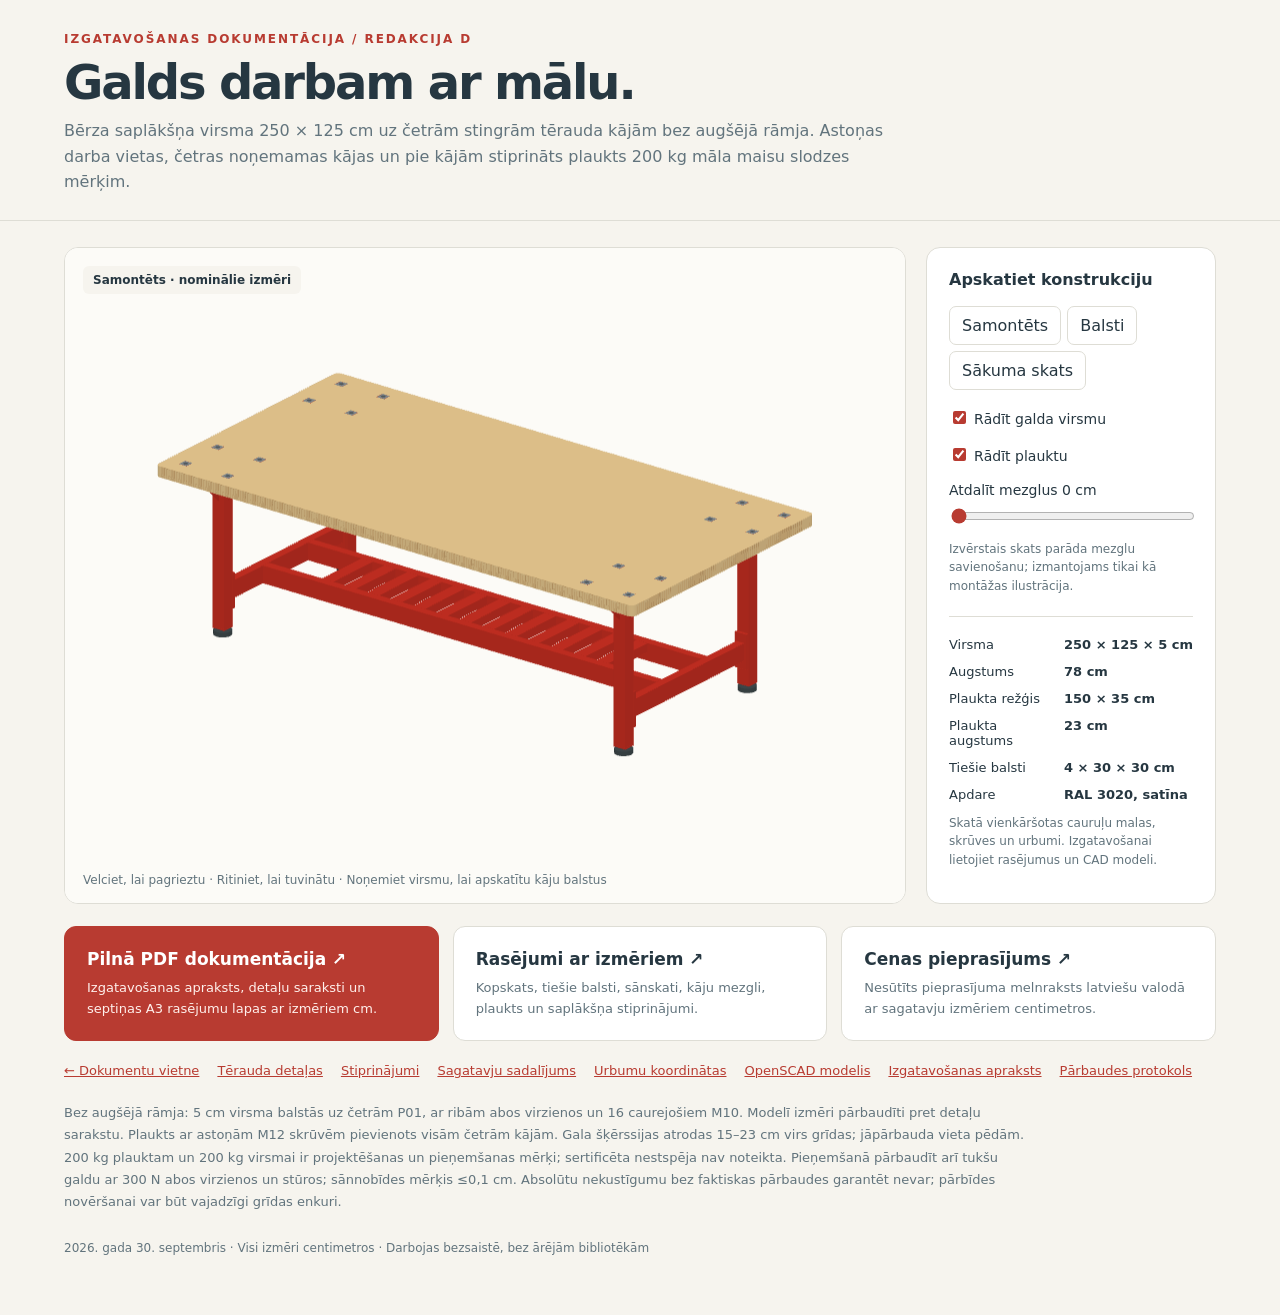
==== commit e853db2a: "Vienkārsots" ====
--- a/pottery-table/index.html
+++ b/pottery-table/index.html
@@ -10,108 +10,47 @@
 h1{font-weight:650;font-size:clamp(28px,4vw,48px);letter-spacing:-.045em;margin:8px 0}header p{color:var(--muted);margin:8px 0 0;max-width:850px;line-height:1.6}
 main{max-width:1440px;margin:auto;padding:26px 5vw 60px}.workspace{display:grid;grid-template-columns:minmax(0,1fr) 290px;gap:20px}.view{position:relative;background:#fff;border:1px solid var(--line);border-radius:14px;overflow:hidden;min-height:440px}
 canvas{display:block;position:absolute;inset:0;width:100%;height:100%;touch-action:none;cursor:grab}canvas:active{cursor:grabbing}.help{position:absolute;left:18px;bottom:16px;color:var(--muted);font-size:12px;pointer-events:none}.badge{position:absolute;z-index:1;left:18px;top:18px;font-size:12px;font-weight:650;background:#f6f4ee;padding:7px 10px;border-radius:6px}
-aside{border:1px solid var(--line);background:#fff;border-radius:14px;padding:22px}h2{font-size:16px;margin:0 0 17px}label{display:block;font-size:14px;margin:18px 0 8px}input[type=checkbox]{accent-color:var(--red);margin-right:8px}input[type=range]{width:100%;accent-color:var(--red)}button{font:inherit;border:1px solid var(--line);padding:9px 12px;border-radius:7px;color:var(--ink);background:#fff;cursor:pointer}button:hover{border-color:var(--red);color:var(--red)}button[aria-pressed=true]{background:var(--red);border-color:var(--red);color:white}input:disabled{opacity:.4}.buttons{display:flex;gap:6px;flex-wrap:wrap}.details{padding-top:20px;margin-top:20px;border-top:1px solid var(--line);display:grid;grid-template-columns:1fr auto;gap:12px;font-size:13px}.details span:nth-child(2n){font-weight:650}.small{font-size:12px;color:var(--muted);line-height:1.55}.downloads{display:grid;grid-template-columns:repeat(3,1fr);gap:14px;margin:22px 0}.card{display:block;text-decoration:none;background:#fff;color:var(--ink);padding:22px;border:1px solid var(--line);border-radius:12px}.card:hover{border-color:var(--red)}.card strong{display:block;font-size:17px;margin-bottom:8px}.card span{font-size:13px;color:var(--muted);line-height:1.5}.primary{background:var(--red);color:white;border-color:var(--red)}.primary span{color:#fff0ec}.links{display:flex;gap:18px;flex-wrap:wrap;margin-top:20px;font-size:13px}a{color:var(--red)}.notice{max-width:970px;font-size:13px;line-height:1.7;color:var(--muted);margin-top:24px}.error{display:none;padding:25px;font-size:15px}footer{font-size:12px;color:var(--muted);margin-top:28px}
+aside{border:1px solid var(--line);background:#fff;border-radius:14px;padding:22px}h2{font-size:16px;margin:0 0 17px}label{display:block;font-size:14px;margin:18px 0 8px}input[type=checkbox]{accent-color:var(--red);margin-right:8px}input[type=range]{width:100%;accent-color:var(--red)}button{font:inherit;border:1px solid var(--line);padding:9px 12px;border-radius:7px;color:var(--ink);background:#fff;cursor:pointer}button:hover{border-color:var(--red);color:var(--red)}.buttons{display:flex;gap:6px;flex-wrap:wrap}.details{padding-top:20px;margin-top:20px;border-top:1px solid var(--line);display:grid;grid-template-columns:1fr auto;gap:12px;font-size:13px}.details span:nth-child(2n){font-weight:650}.small{font-size:12px;color:var(--muted);line-height:1.55}.downloads{display:grid;grid-template-columns:repeat(3,1fr);gap:14px;margin:22px 0}.card{display:block;text-decoration:none;background:#fff;color:var(--ink);padding:22px;border:1px solid var(--line);border-radius:12px}.card:hover{border-color:var(--red)}.card strong{display:block;font-size:17px;margin-bottom:8px}.card span{font-size:13px;color:var(--muted);line-height:1.5}.primary{background:var(--red);color:white;border-color:var(--red)}.primary span{color:#fff0ec}.links{display:flex;gap:18px;flex-wrap:wrap;margin-top:20px;font-size:13px}a{color:var(--red)}.notice{max-width:970px;font-size:13px;line-height:1.7;color:var(--muted);margin-top:24px}.error{display:none;padding:25px;font-size:15px}footer{font-size:12px;color:var(--muted);margin-top:28px}
 @media(max-width:850px){.workspace{grid-template-columns:1fr}canvas{height:420px}.view{min-height:420px}.downloads{grid-template-columns:1fr}aside{padding:18px}.details{grid-template-columns:1fr auto}.help{font-size:10px}header{padding-top:24px}}
 @media print{header{padding:0}main{padding:10px 0}aside,.help,.downloads,.links{display:none}.workspace{display:block}.view{border:0}canvas{height:420px}.notice:after{content:' Izgatavošanai lietot PDF rasējumus.'}}
 </style>
-<header><div class="eyebrow">IZGATAVOŠANAS DOKUMENTĀCIJA / REDAKCIJA C</div><h1>Galds darbam ar mālu.</h1><p>Bērza saplākšņa virsma 250 × 125 cm uz sarkana tērauda rāmja. Astoņas darba vietas, četras noņemamas kājas un pie kājām stiprināts plaukts 200 kg māla maisu slodzes mērķim.</p></header>
+<header><div class="eyebrow">IZGATAVOŠANAS DOKUMENTĀCIJA / REDAKCIJA D</div><h1>Galds darbam ar mālu.</h1><p>Bērza saplākšņa virsma 250 × 125 cm uz četrām stingrām tērauda kājām bez augšējā rāmja. Astoņas darba vietas, četras noņemamas kājas un pie kājām stiprināts plaukts 200 kg māla maisu slodzes mērķim.</p></header>
 <main>
-<div class="workspace"><div class="view"><div class="badge" id="mode" role="status">Samontēts · nominālie izmēri</div><canvas id="canvas" aria-label="Interaktīvs keramikas galda trīsdimensiju modelis"></canvas><div id="error" class="error">Pārlūks neatbalsta šo 3D skatu. Atveriet zemāk pieejamos rasējumus.</div><div class="help">Velciet, lai pagrieztu · Ritiniet, lai tuvinātu · Noņemiet virsmu, lai apskatītu rāmi</div></div>
-<aside><h2>Apskatiet konstrukciju</h2><div class="buttons"><button id="assembled">Samontēts</button><button id="frame">Rāmis</button><button id="individual" aria-pressed="false" aria-describedby="explosion-note">Sadalīt detaļās</button><button id="reset">Sākuma skats</button></div><label><input type="checkbox" id="top" checked>Rādīt galda virsmu</label><label><input type="checkbox" id="shelf" checked>Rādīt plauktu</label><label for="explode">Atdalīt mezglus <span id="expval">0</span> cm</label><input type="range" id="explode" min="0" max="24" value="0" step="1"><p class="small" id="explosion-note">Slīdnis atdala montāžas mezglus. Poga “Sadalīt detaļās” atdala arī metinātās caurules, plāksnes un ribas. Attālumi sadalītajā skatā ir ilustratīvi.</p><div class="details"><span>Virsma</span><span>250 × 125 × 5 cm</span><span>Augstums</span><span>78 cm</span><span>Plaukta režģis</span><span>150 × 35 cm</span><span>Plaukta augstums</span><span>23 cm</span><span>Rāmja augstums</span><span>4 cm</span><span>Apdare</span><span>RAL 3020, satīna</span></div><p class="small">Skatā vienkāršotas cauruļu malas, skrūves un urbumi. Izgatavošanai lietojiet rasējumus un CAD modeli.</p></aside></div>
-<div class="downloads"><a class="card primary" href="workshop-package.pdf"><strong>Pilnā PDF dokumentācija ↗</strong><span>Izgatavošanas apraksts, detaļu saraksti un septiņas A3 rasējumu lapas ar izmēriem cm.</span></a><a class="card" href="drawings.pdf"><strong>Rasējumi ar izmēriem ↗</strong><span>Kopskats, rāmis, sānskati, kāju mezgli, plaukts un saplākšņa stiprinājumi.</span></a><a class="card" href="supplier-quote-lv.txt"><strong>Cenas pieprasījums ↗</strong><span>Nesūtīts pieprasījuma melnraksts latviešu valodā ar sagatavju izmēriem centimetros.</span></a></div>
+<div class="workspace"><div class="view"><div class="badge" id="mode">Samontēts · nominālie izmēri</div><canvas id="canvas" aria-label="Interaktīvs keramikas galda trīsdimensiju modelis"></canvas><div id="error" class="error">Pārlūks neatbalsta šo 3D skatu. Atveriet zemāk pieejamos rasējumus.</div><div class="help">Velciet, lai pagrieztu · Ritiniet, lai tuvinātu · Noņemiet virsmu, lai apskatītu kāju balstus</div></div>
+<aside><h2>Apskatiet konstrukciju</h2><div class="buttons"><button id="assembled">Samontēts</button><button id="frame">Balsti</button><button id="reset">Sākuma skats</button></div><label><input type="checkbox" id="top" checked>Rādīt galda virsmu</label><label><input type="checkbox" id="shelf" checked>Rādīt plauktu</label><label for="explode">Atdalīt mezglus <span id="expval">0</span> cm</label><input type="range" id="explode" min="0" max="24" value="0" step="1"><p class="small">Izvērstais skats parāda mezglu savienošanu; izmantojams tikai kā montāžas ilustrācija.</p><div class="details"><span>Virsma</span><span>250 × 125 × 5 cm</span><span>Augstums</span><span>78 cm</span><span>Plaukta režģis</span><span>150 × 35 cm</span><span>Plaukta augstums</span><span>23 cm</span><span>Tiešie balsti</span><span>4 × 30 × 30 cm</span><span>Apdare</span><span>RAL 3020, satīna</span></div><p class="small">Skatā vienkāršotas cauruļu malas, skrūves un urbumi. Izgatavošanai lietojiet rasējumus un CAD modeli.</p></aside></div>
+<div class="downloads"><a class="card primary" href="workshop-package.pdf"><strong>Pilnā PDF dokumentācija ↗</strong><span>Izgatavošanas apraksts, detaļu saraksti un septiņas A3 rasējumu lapas ar izmēriem cm.</span></a><a class="card" href="drawings.pdf"><strong>Rasējumi ar izmēriem ↗</strong><span>Kopskats, tiešie balsti, sānskati, kāju mezgli, plaukts un saplākšņa stiprinājumi.</span></a><a class="card" href="supplier-quote-lv.txt"><strong>Cenas pieprasījums ↗</strong><span>Nesūtīts pieprasījuma melnraksts latviešu valodā ar sagatavju izmēriem centimetros.</span></a></div>
 <div class="links"><a href="../index.html">← Dokumentu vietne</a><a href="cutting-list.csv">Tērauda detaļas</a><a href="hardware-list.csv">Stiprinājumi</a><a href="stock-cutting.csv">Sagatavju sadalījums</a><a href="drilling-coordinates.csv">Urbumu koordinātas</a><a href="model/table.scad">OpenSCAD modelis</a><a href="construction-guide.md">Izgatavošanas apraksts</a><a href="verification.md">Pārbaudes protokols</a></div>
-<p class="notice">Modeļa izmēri pārbaudīti pret detaļu sarakstu. Plaukts ar astoņām M12 skrūvēm pievienots visām četrām kājām. Gala šķērssijas atrodas 15–23 cm virs grīdas; jāpārbauda vieta pēdām. 200 kg plauktam un 200 kg virsmai ir projektēšanas un pieņemšanas mērķi; sertificēta nestspēja nav noteikta. Izgatavošanas laikā jāpārbauda metinājumi, mezgli un stabilitāte.</p><footer>2026. gada 28. septembris · Visi izmēri centimetros · Darbojas bezsaistē, bez ārējām bibliotēkām</footer>
+<p class="notice">Bez augšējā rāmja: 5 cm virsma balstās uz četrām P01, ar ribām abos virzienos un 16 caurejošiem M10. Modelī izmēri pārbaudīti pret detaļu sarakstu. Plaukts ar astoņām M12 skrūvēm pievienots visām četrām kājām. Gala šķērssijas atrodas 15–23 cm virs grīdas; jāpārbauda vieta pēdām. 200 kg plauktam un 200 kg virsmai ir projektēšanas un pieņemšanas mērķi; sertificēta nestspēja nav noteikta. Pieņemšanā pārbaudīt arī tukšu galdu ar 300 N abos virzienos un stūros; sānnobīdes mērķis ≤0,1 cm. Absolūtu nekustīgumu bez faktiskas pārbaudes garantēt nevar; pārbīdes novēršanai var būt vajadzīgi grīdas enkuri.</p><footer>2026. gada 30. septembris · Visi izmēri centimetros · Darbojas bezsaistē, bez ārējām bibliotēkām</footer>
 </main>
 <script>
-const PARTS=[{"mark":"T01","instance":"T01-1","origin":[18,10,68.8],"size":[214,8,4],"group":"frame","kind":"tube","axis":"x","wall":0.3,"holes":[{"x":125,"y":14,"z":68.8,"d":0.6,"depth":0.3,"axis":"z","purpose":"ventil\u0101cija"},{"x":27,"y":13,"z":68.8,"d":3,"depth":0.3,"axis":"z","purpose":"M12 aug\u0161\u0113j\u0101 uzgrie\u017e\u0146a atvere"},{"x":223,"y":13,"z":68.8,"d":3,"depth":0.3,"axis":"z","purpose":"M12 aug\u0161\u0113j\u0101 uzgrie\u017e\u0146a atvere"}],"slots":[]},{"mark":"T01","instance":"T01-2","origin":[18,58.5,68.8],"size":[214,8,4],"group":"frame","kind":"tube","axis":"x","wall":0.3,"holes":[{"x":125,"y":62.5,"z":68.8,"d":0.6,"depth":0.3,"axis":"z","purpose":"ventil\u0101cija"}],"slots":[]},{"mark":"T01","instance":"T01-3","origin":[18,107,68.8],"size":[214,8,4],"group":"frame","kind":"tube","axis":"x","wall":0.3,"holes":[{"x":125,"y":111,"z":68.8,"d":0.6,"depth":0.3,"axis":"z","purpose":"ventil\u0101cija"},{"x":27,"y":112,"z":68.8,"d":3,"depth":0.3,"axis":"z","purpose":"M12 aug\u0161\u0113j\u0101 uzgrie\u017e\u0146a atvere"},{"x":223,"y":112,"z":68.8,"d":3,"depth":0.3,"axis":"z","purpose":"M12 aug\u0161\u0113j\u0101 uzgrie\u017e\u0146a atvere"}],"slots":[]},{"mark":"T02","instance":"T02-1","origin":[10,10,68.8],"size":[8,105,4],"group":"frame","kind":"tube","axis":"y","wall":0.3,"holes":[{"x":13,"y":13,"z":68.8,"d":3,"depth":0.3,"axis":"z","purpose":"M12 aug\u0161\u0113j\u0101 uzgrie\u017e\u0146a atvere"},{"x":13,"y":27,"z":68.8,"d":3,"depth":0.3,"axis":"z","purpose":"M12 aug\u0161\u0113j\u0101 uzgrie\u017e\u0146a atvere"},{"x":13,"y":98,"z":68.8,"d":3,"depth":0.3,"axis":"z","purpose":"M12 aug\u0161\u0113j\u0101 uzgrie\u017e\u0146a atvere"},{"x":13,"y":112,"z":68.8,"d":3,"depth":0.3,"axis":"z","purpose":"M12 aug\u0161\u0113j\u0101 uzgrie\u017e\u0146a atvere"}],"slots":[]},{"mark":"T02","instance":"T02-2","origin":[232,10,68.8],"size":[8,105,4],"group":"frame","kind":"tube","axis":"y","wall":0.3,"holes":[{"x":237,"y":13,"z":68.8,"d":3,"depth":0.3,"axis":"z","purpose":"M12 aug\u0161\u0113j\u0101 uzgrie\u017e\u0146a atvere"},{"x":237,"y":27,"z":68.8,"d":3,"depth":0.3,"axis":"z","purpose":"M12 aug\u0161\u0113j\u0101 uzgrie\u017e\u0146a atvere"},{"x":237,"y":98,"z":68.8,"d":3,"depth":0.3,"axis":"z","purpose":"M12 aug\u0161\u0113j\u0101 uzgrie\u017e\u0146a atvere"},{"x":237,"y":112,"z":68.8,"d":3,"depth":0.3,"axis":"z","purpose":"M12 aug\u0161\u0113j\u0101 uzgrie\u017e\u0146a atvere"}],"slots":[]},{"mark":"T03","instance":"T03-1","origin":[62,18,68.8],"size":[6,40.5,4],"group":"frame","kind":"tube","axis":"y","wall":0.3,"holes":[{"x":65,"y":38.25,"z":68.8,"d":0.6,"depth":0.3,"axis":"z","purpose":"ventil\u0101cija"}],"slots":[]},{"mark":"T03","instance":"T03-2","origin":[62,66.5,68.8],"size":[6,40.5,4],"group":"frame","kind":"tube","axis":"y","wall":0.3,"holes":[{"x":65,"y":86.75,"z":68.8,"d":0.6,"depth":0.3,"axis":"z","purpose":"ventil\u0101cija"}],"slots":[]},{"mark":"T03","instance":"T03-3","origin":[182,18,68.8],"size":[6,40.5,4],"group":"frame","kind":"tube","axis":"y","wall":0.3,"holes":[{"x":185,"y":38.25,"z":68.8,"d":0.6,"depth":0.3,"axis":"z","purpose":"ventil\u0101cija"}],"slots":[]},{"mark":"T03","instance":"T03-4","origin":[182,66.5,68.8],"size":[6,40.5,4],"group":"frame","kind":"tube","axis":"y","wall":0.3,"holes":[{"x":185,"y":86.75,"z":68.8,"d":0.6,"depth":0.3,"axis":"z","purpose":"ventil\u0101cija"}],"slots":[]},{"mark":"P01","instance":"P01-F1","origin":[10,10,68],"size":[20,20,0.8],"group":"frame","kind":"plate","axis":null,"wall":0,"holes":[{"x":13,"y":13,"z":68,"d":1.3,"depth":0.8,"axis":"z","purpose":"skr\u016bves caurums"},{"x":13,"y":27,"z":68,"d":1.3,"depth":0.8,"axis":"z","purpose":"skr\u016bves caurums"},{"x":27,"y":13,"z":68,"d":1.3,"depth":0.8,"axis":"z","purpose":"skr\u016bves caurums"},{"x":27,"y":27,"z":68,"d":1.3,"depth":0.8,"axis":"z","purpose":"skr\u016bves caurums"}],"slots":[]},{"mark":"P01","instance":"P01-L1","origin":[10,10,67.2],"size":[20,20,0.8],"group":"legs","kind":"plate","axis":null,"wall":0,"holes":[{"x":13,"y":13,"z":67.2,"d":1.3,"depth":0.8,"axis":"z","purpose":"skr\u016bves caurums"},{"x":13,"y":27,"z":67.2,"d":1.3,"depth":0.8,"axis":"z","purpose":"skr\u016bves caurums"},{"x":27,"y":13,"z":67.2,"d":1.3,"depth":0.8,"axis":"z","purpose":"skr\u016bves caurums"},{"x":27,"y":27,"z":67.2,"d":1.3,"depth":0.8,"axis":"z","purpose":"skr\u016bves caurums"}],"slots":[]},{"mark":"L01","instance":"L01-1","origin":[17,17,3.8],"size":[6,6,63.4],"group":"legs","kind":"tube","axis":"z","wall":0.3,"holes":[{"x":20,"y":22.7,"z":12.5,"d":3,"depth":0.3,"axis":"y","purpose":"M12 plaukta uzgrie\u017e\u0146a atvere"},{"x":20,"y":22.7,"z":25.5,"d":3,"depth":0.3,"axis":"y","purpose":"M12 plaukta uzgrie\u017e\u0146a atvere"}],"slots":[]},{"mark":"P02","instance":"P02-1","origin":[17,17,3],"size":[6,6,0.8],"group":"legs","kind":"plate","axis":null,"wall":0,"holes":[{"x":20,"y":20,"z":3,"d":1.8,"depth":0.8,"axis":"z","purpose":"skr\u016bves caurums"}],"slots":[]},{"mark":"P05","instance":"P05-1-1","kind":"gusset","group":"legs","centre":[20,20],"side":0,"top":67.2,"leg":6,"thickness":0.6},{"mark":"P05","instance":"P05-1-2","kind":"gusset","group":"legs","centre":[20,20],"side":1,"top":67.2,"leg":6,"thickness":0.6},{"mark":"P05","instance":"P05-1-3","kind":"gusset","group":"legs","centre":[20,20],"side":2,"top":67.2,"leg":6,"thickness":0.6},{"mark":"P05","instance":"P05-1-4","kind":"gusset","group":"legs","centre":[20,20],"side":3,"top":67.2,"leg":6,"thickness":0.6},{"mark":"P03","instance":"P03-L1","origin":[17,23,11],"size":[6,0.8,16],"group":"legs","kind":"plate","axis":null,"wall":0,"holes":[{"x":20,"y":23,"z":12.5,"d":1.3,"depth":0.8,"axis":"y","purpose":"skr\u016bves caurums"},{"x":20,"y":23,"z":25.5,"d":1.3,"depth":0.8,"axis":"y","purpose":"skr\u016bves caurums"}],"slots":[]},{"mark":"P03","instance":"P03-S1","origin":[17,23.8,11],"size":[6,0.8,16],"group":"shelf","kind":"plate","axis":null,"wall":0,"holes":[{"x":20,"y":23.8,"z":12.5,"d":1.3,"depth":0.8,"axis":"y","purpose":"skr\u016bves caurums"},{"x":20,"y":23.8,"z":25.5,"d":1.3,"depth":0.8,"axis":"y","purpose":"skr\u016bves caurums"}],"slots":[]},{"mark":"P01","instance":"P01-F2","origin":[220,10,68],"size":[20,20,0.8],"group":"frame","kind":"plate","axis":null,"wall":0,"holes":[{"x":223,"y":13,"z":68,"d":1.3,"depth":0.8,"axis":"z","purpose":"skr\u016bves caurums"},{"x":223,"y":27,"z":68,"d":1.3,"depth":0.8,"axis":"z","purpose":"skr\u016bves caurums"},{"x":237,"y":13,"z":68,"d":1.3,"depth":0.8,"axis":"z","purpose":"skr\u016bves caurums"},{"x":237,"y":27,"z":68,"d":1.3,"depth":0.8,"axis":"z","purpose":"skr\u016bves caurums"}],"slots":[]},{"mark":"P01","instance":"P01-L2","origin":[220,10,67.2],"size":[20,20,0.8],"group":"legs","kind":"plate","axis":null,"wall":0,"holes":[{"x":223,"y":13,"z":67.2,"d":1.3,"depth":0.8,"axis":"z","purpose":"skr\u016bves caurums"},{"x":223,"y":27,"z":67.2,"d":1.3,"depth":0.8,"axis":"z","purpose":"skr\u016bves caurums"},{"x":237,"y":13,"z":67.2,"d":1.3,"depth":0.8,"axis":"z","purpose":"skr\u016bves caurums"},{"x":237,"y":27,"z":67.2,"d":1.3,"depth":0.8,"axis":"z","purpose":"skr\u016bves caurums"}],"slots":[]},{"mark":"L01","instance":"L01-2","origin":[227,17,3.8],"size":[6,6,63.4],"group":"legs","kind":"tube","axis":"z","wall":0.3,"holes":[{"x":230,"y":22.7,"z":12.5,"d":3,"depth":0.3,"axis":"y","purpose":"M12 plaukta uzgrie\u017e\u0146a atvere"},{"x":230,"y":22.7,"z":25.5,"d":3,"depth":0.3,"axis":"y","purpose":"M12 plaukta uzgrie\u017e\u0146a atvere"}],"slots":[]},{"mark":"P02","instance":"P02-2","origin":[227,17,3],"size":[6,6,0.8],"group":"legs","kind":"plate","axis":null,"wall":0,"holes":[{"x":230,"y":20,"z":3,"d":1.8,"depth":0.8,"axis":"z","purpose":"skr\u016bves caurums"}],"slots":[]},{"mark":"P05","instance":"P05-2-1","kind":"gusset","group":"legs","centre":[230,20],"side":0,"top":67.2,"leg":6,"thickness":0.6},{"mark":"P05","instance":"P05-2-2","kind":"gusset","group":"legs","centre":[230,20],"side":1,"top":67.2,"leg":6,"thickness":0.6},{"mark":"P05","instance":"P05-2-3","kind":"gusset","group":"legs","centre":[230,20],"side":2,"top":67.2,"leg":6,"thickness":0.6},{"mark":"P05","instance":"P05-2-4","kind":"gusset","group":"legs","centre":[230,20],"side":3,"top":67.2,"leg":6,"thickness":0.6},{"mark":"P03","instance":"P03-L2","origin":[227,23,11],"size":[6,0.8,16],"group":"legs","kind":"plate","axis":null,"wall":0,"holes":[{"x":230,"y":23,"z":12.5,"d":1.3,"depth":0.8,"axis":"y","purpose":"skr\u016bves caurums"},{"x":230,"y":23,"z":25.5,"d":1.3,"depth":0.8,"axis":"y","purpose":"skr\u016bves caurums"}],"slots":[]},{"mark":"P03","instance":"P03-S2","origin":[227,23.8,11],"size":[6,0.8,16],"group":"shelf","kind":"plate","axis":null,"wall":0,"holes":[{"x":230,"y":23.8,"z":12.5,"d":1.3,"depth":0.8,"axis":"y","purpose":"skr\u016bves caurums"},{"x":230,"y":23.8,"z":25.5,"d":1.3,"depth":0.8,"axis":"y","purpose":"skr\u016bves caurums"}],"slots":[]},{"mark":"P01","instance":"P01-F3","origin":[10,95,68],"size":[20,20,0.8],"group":"frame","kind":"plate","axis":null,"wall":0,"holes":[{"x":13,"y":98,"z":68,"d":1.3,"depth":0.8,"axis":"z","purpose":"skr\u016bves caurums"},{"x":13,"y":112,"z":68,"d":1.3,"depth":0.8,"axis":"z","purpose":"skr\u016bves caurums"},{"x":27,"y":98,"z":68,"d":1.3,"depth":0.8,"axis":"z","purpose":"skr\u016bves caurums"},{"x":27,"y":112,"z":68,"d":1.3,"depth":0.8,"axis":"z","purpose":"skr\u016bves caurums"}],"slots":[]},{"mark":"P01","instance":"P01-L3","origin":[10,95,67.2],"size":[20,20,0.8],"group":"legs","kind":"plate","axis":null,"wall":0,"holes":[{"x":13,"y":98,"z":67.2,"d":1.3,"depth":0.8,"axis":"z","purpose":"skr\u016bves caurums"},{"x":13,"y":112,"z":67.2,"d":1.3,"depth":0.8,"axis":"z","purpose":"skr\u016bves caurums"},{"x":27,"y":98,"z":67.2,"d":1.3,"depth":0.8,"axis":"z","purpose":"skr\u016bves caurums"},{"x":27,"y":112,"z":67.2,"d":1.3,"depth":0.8,"axis":"z","purpose":"skr\u016bves caurums"}],"slots":[]},{"mark":"L01","instance":"L01-3","origin":[17,102,3.8],"size":[6,6,63.4],"group":"legs","kind":"tube","axis":"z","wall":0.3,"holes":[{"x":20,"y":102,"z":12.5,"d":3,"depth":0.3,"axis":"y","purpose":"M12 plaukta uzgrie\u017e\u0146a atvere"},{"x":20,"y":102,"z":25.5,"d":3,"depth":0.3,"axis":"y","purpose":"M12 plaukta uzgrie\u017e\u0146a atvere"}],"slots":[]},{"mark":"P02","instance":"P02-3","origin":[17,102,3],"size":[6,6,0.8],"group":"legs","kind":"plate","axis":null,"wall":0,"holes":[{"x":20,"y":105,"z":3,"d":1.8,"depth":0.8,"axis":"z","purpose":"skr\u016bves caurums"}],"slots":[]},{"mark":"P05","instance":"P05-3-1","kind":"gusset","group":"legs","centre":[20,105],"side":0,"top":67.2,"leg":6,"thickness":0.6},{"mark":"P05","instance":"P05-3-2","kind":"gusset","group":"legs","centre":[20,105],"side":1,"top":67.2,"leg":6,"thickness":0.6},{"mark":"P05","instance":"P05-3-3","kind":"gusset","group":"legs","centre":[20,105],"side":2,"top":67.2,"leg":6,"thickness":0.6},{"mark":"P05","instance":"P05-3-4","kind":"gusset","group":"legs","centre":[20,105],"side":3,"top":67.2,"leg":6,"thickness":0.6},{"mark":"P03","instance":"P03-L3","origin":[17,101.2,11],"size":[6,0.8,16],"group":"legs","kind":"plate","axis":null,"wall":0,"holes":[{"x":20,"y":101.2,"z":12.5,"d":1.3,"depth":0.8,"axis":"y","purpose":"skr\u016bves caurums"},{"x":20,"y":101.2,"z":25.5,"d":1.3,"depth":0.8,"axis":"y","purpose":"skr\u016bves caurums"}],"slots":[]},{"mark":"P03","instance":"P03-S3","origin":[17,100.4,11],"size":[6,0.8,16],"group":"shelf","kind":"plate","axis":null,"wall":0,"holes":[{"x":20,"y":100.4,"z":12.5,"d":1.3,"depth":0.8,"axis":"y","purpose":"skr\u016bves caurums"},{"x":20,"y":100.4,"z":25.5,"d":1.3,"depth":0.8,"axis":"y","purpose":"skr\u016bves caurums"}],"slots":[]},{"mark":"P01","instance":"P01-F4","origin":[220,95,68],"size":[20,20,0.8],"group":"frame","kind":"plate","axis":null,"wall":0,"holes":[{"x":223,"y":98,"z":68,"d":1.3,"depth":0.8,"axis":"z","purpose":"skr\u016bves caurums"},{"x":223,"y":112,"z":68,"d":1.3,"depth":0.8,"axis":"z","purpose":"skr\u016bves caurums"},{"x":237,"y":98,"z":68,"d":1.3,"depth":0.8,"axis":"z","purpose":"skr\u016bves caurums"},{"x":237,"y":112,"z":68,"d":1.3,"depth":0.8,"axis":"z","purpose":"skr\u016bves caurums"}],"slots":[]},{"mark":"P01","instance":"P01-L4","origin":[220,95,67.2],"size":[20,20,0.8],"group":"legs","kind":"plate","axis":null,"wall":0,"holes":[{"x":223,"y":98,"z":67.2,"d":1.3,"depth":0.8,"axis":"z","purpose":"skr\u016bves caurums"},{"x":223,"y":112,"z":67.2,"d":1.3,"depth":0.8,"axis":"z","purpose":"skr\u016bves caurums"},{"x":237,"y":98,"z":67.2,"d":1.3,"depth":0.8,"axis":"z","purpose":"skr\u016bves caurums"},{"x":237,"y":112,"z":67.2,"d":1.3,"depth":0.8,"axis":"z","purpose":"skr\u016bves caurums"}],"slots":[]},{"mark":"L01","instance":"L01-4","origin":[227,102,3.8],"size":[6,6,63.4],"group":"legs","kind":"tube","axis":"z","wall":0.3,"holes":[{"x":230,"y":102,"z":12.5,"d":3,"depth":0.3,"axis":"y","purpose":"M12 plaukta uzgrie\u017e\u0146a atvere"},{"x":230,"y":102,"z":25.5,"d":3,"depth":0.3,"axis":"y","purpose":"M12 plaukta uzgrie\u017e\u0146a atvere"}],"slots":[]},{"mark":"P02","instance":"P02-4","origin":[227,102,3],"size":[6,6,0.8],"group":"legs","kind":"plate","axis":null,"wall":0,"holes":[{"x":230,"y":105,"z":3,"d":1.8,"depth":0.8,"axis":"z","purpose":"skr\u016bves caurums"}],"slots":[]},{"mark":"P05","instance":"P05-4-1","kind":"gusset","group":"legs","centre":[230,105],"side":0,"top":67.2,"leg":6,"thickness":0.6},{"mark":"P05","instance":"P05-4-2","kind":"gusset","group":"legs","centre":[230,105],"side":1,"top":67.2,"leg":6,"thickness":0.6},{"mark":"P05","instance":"P05-4-3","kind":"gusset","group":"legs","centre":[230,105],"side":2,"top":67.2,"leg":6,"thickness":0.6},{"mark":"P05","instance":"P05-4-4","kind":"gusset","group":"legs","centre":[230,105],"side":3,"top":67.2,"leg":6,"thickness":0.6},{"mark":"P03","instance":"P03-L4","origin":[227,101.2,11],"size":[6,0.8,16],"group":"legs","kind":"plate","axis":null,"wall":0,"holes":[{"x":230,"y":101.2,"z":12.5,"d":1.3,"depth":0.8,"axis":"y","purpose":"skr\u016bves caurums"},{"x":230,"y":101.2,"z":25.5,"d":1.3,"depth":0.8,"axis":"y","purpose":"skr\u016bves caurums"}],"slots":[]},{"mark":"P03","instance":"P03-S4","origin":[227,100.4,11],"size":[6,0.8,16],"group":"shelf","kind":"plate","axis":null,"wall":0,"holes":[{"x":230,"y":100.4,"z":12.5,"d":1.3,"depth":0.8,"axis":"y","purpose":"skr\u016bves caurums"},{"x":230,"y":100.4,"z":25.5,"d":1.3,"depth":0.8,"axis":"y","purpose":"skr\u016bves caurums"}],"slots":[]},{"mark":"S01","instance":"S01-1","origin":[22,45,15],"size":[206,4,8],"group":"shelf","kind":"tube","axis":"x","wall":0.3,"holes":[{"x":125,"y":47,"z":15,"d":0.6,"depth":0.3,"axis":"z","purpose":"ventil\u0101cija"}],"slots":[]},{"mark":"S01","instance":"S01-2","origin":[22,76,15],"size":[206,4,8],"group":"shelf","kind":"tube","axis":"x","wall":0.3,"holes":[{"x":125,"y":78,"z":15,"d":0.6,"depth":0.3,"axis":"z","purpose":"ventil\u0101cija"}],"slots":[]},{"mark":"S02","instance":"S02-1","origin":[18,24.6,15],"size":[4,75.8,8],"group":"shelf","kind":"tube","axis":"y","wall":0.3,"holes":[{"x":20,"y":62.5,"z":15,"d":0.6,"depth":0.3,"axis":"z","purpose":"ventil\u0101cija"}],"slots":[]},{"mark":"S02","instance":"S02-2","origin":[228,24.6,15],"size":[4,75.8,8],"group":"shelf","kind":"tube","axis":"y","wall":0.3,"holes":[{"x":230,"y":62.5,"z":15,"d":0.6,"depth":0.3,"axis":"z","purpose":"ventil\u0101cija"}],"slots":[]},{"mark":"S03","instance":"S03-1","origin":[50,49,19],"size":[6,27,4],"group":"shelf","kind":"tube","axis":"y","wall":0.3,"holes":[{"x":53,"y":62.5,"z":19,"d":0.6,"depth":0.3,"axis":"z","purpose":"ventil\u0101cija"}],"slots":[]},{"mark":"S03","instance":"S03-2","origin":[62,49,19],"size":[6,27,4],"group":"shelf","kind":"tube","axis":"y","wall":0.3,"holes":[{"x":65,"y":62.5,"z":19,"d":0.6,"depth":0.3,"axis":"z","purpose":"ventil\u0101cija"}],"slots":[]},{"mark":"S03","instance":"S03-3","origin":[74,49,19],"size":[6,27,4],"group":"shelf","kind":"tube","axis":"y","wall":0.3,"holes":[{"x":77,"y":62.5,"z":19,"d":0.6,"depth":0.3,"axis":"z","purpose":"ventil\u0101cija"}],"slots":[]},{"mark":"S03","instance":"S03-4","origin":[86,49,19],"size":[6,27,4],"group":"shelf","kind":"tube","axis":"y","wall":0.3,"holes":[{"x":89,"y":62.5,"z":19,"d":0.6,"depth":0.3,"axis":"z","purpose":"ventil\u0101cija"}],"slots":[]},{"mark":"S03","instance":"S03-5","origin":[98,49,19],"size":[6,27,4],"group":"shelf","kind":"tube","axis":"y","wall":0.3,"holes":[{"x":101,"y":62.5,"z":19,"d":0.6,"depth":0.3,"axis":"z","purpose":"ventil\u0101cija"}],"slots":[]},{"mark":"S03","instance":"S03-6","origin":[110,49,19],"size":[6,27,4],"group":"shelf","kind":"tube","axis":"y","wall":0.3,"holes":[{"x":113,"y":62.5,"z":19,"d":0.6,"depth":0.3,"axis":"z","purpose":"ventil\u0101cija"}],"slots":[]},{"mark":"S03","instance":"S03-7","origin":[122,49,19],"size":[6,27,4],"group":"shelf","kind":"tube","axis":"y","wall":0.3,"holes":[{"x":125,"y":62.5,"z":19,"d":0.6,"depth":0.3,"axis":"z","purpose":"ventil\u0101cija"}],"slots":[]},{"mark":"S03","instance":"S03-8","origin":[134,49,19],"size":[6,27,4],"group":"shelf","kind":"tube","axis":"y","wall":0.3,"holes":[{"x":137,"y":62.5,"z":19,"d":0.6,"depth":0.3,"axis":"z","purpose":"ventil\u0101cija"}],"slots":[]},{"mark":"S03","instance":"S03-9","origin":[146,49,19],"size":[6,27,4],"group":"shelf","kind":"tube","axis":"y","wall":0.3,"holes":[{"x":149,"y":62.5,"z":19,"d":0.6,"depth":0.3,"axis":"z","purpose":"ventil\u0101cija"}],"slots":[]},{"mark":"S03","instance":"S03-10","origin":[158,49,19],"size":[6,27,4],"group":"shelf","kind":"tube","axis":"y","wall":0.3,"holes":[{"x":161,"y":62.5,"z":19,"d":0.6,"depth":0.3,"axis":"z","purpose":"ventil\u0101cija"}],"slots":[]},{"mark":"S03","instance":"S03-11","origin":[170,49,19],"size":[6,27,4],"group":"shelf","kind":"tube","axis":"y","wall":0.3,"holes":[{"x":173,"y":62.5,"z":19,"d":0.6,"depth":0.3,"axis":"z","purpose":"ventil\u0101cija"}],"slots":[]},{"mark":"S03","instance":"S03-12","origin":[182,49,19],"size":[6,27,4],"group":"shelf","kind":"tube","axis":"y","wall":0.3,"holes":[{"x":185,"y":62.5,"z":19,"d":0.6,"depth":0.3,"axis":"z","purpose":"ventil\u0101cija"}],"slots":[]},{"mark":"S03","instance":"S03-13","origin":[194,49,19],"size":[6,27,4],"group":"shelf","kind":"tube","axis":"y","wall":0.3,"holes":[{"x":197,"y":62.5,"z":19,"d":0.6,"depth":0.3,"axis":"z","purpose":"ventil\u0101cija"}],"slots":[]},{"mark":"P04","instance":"P04-W01-1","origin":[38,18,72.4],"size":[4,4,0.4],"group":"frame","kind":"plate","axis":null,"wall":0,"holes":[],"slots":[{"x":40,"y":20,"z":72.4,"width":0.8,"length":1.6,"depth":0.4,"wood":"W01"}]},{"mark":"P04","instance":"P04-W01-2","origin":[72,18,72.4],"size":[4,4,0.4],"group":"frame","kind":"plate","axis":null,"wall":0,"holes":[],"slots":[{"x":74,"y":20,"z":72.4,"width":0.8,"length":1.6,"depth":0.4,"wood":"W01"}]},{"mark":"P04","instance":"P04-W01-3","origin":[106,18,72.4],"size":[4,4,0.4],"group":"frame","kind":"plate","axis":null,"wall":0,"holes":[],"slots":[{"x":108,"y":20,"z":72.4,"width":0.8,"length":1.6,"depth":0.4,"wood":"W01"}]},{"mark":"P04","instance":"P04-W01-4","origin":[140,18,72.4],"size":[4,4,0.4],"group":"frame","kind":"plate","axis":null,"wall":0,"holes":[],"slots":[{"x":142,"y":20,"z":72.4,"width":0.8,"length":1.6,"depth":0.4,"wood":"W01"}]},{"mark":"P04","instance":"P04-W01-5","origin":[174,18,72.4],"size":[4,4,0.4],"group":"frame","kind":"plate","axis":null,"wall":0,"holes":[],"slots":[{"x":176,"y":20,"z":72.4,"width":0.8,"length":1.6,"depth":0.4,"wood":"W01"}]},{"mark":"P04","instance":"P04-W01-6","origin":[208,18,72.4],"size":[4,4,0.4],"group":"frame","kind":"plate","axis":null,"wall":0,"holes":[],"slots":[{"x":210,"y":20,"z":72.4,"width":0.8,"length":1.6,"depth":0.4,"wood":"W01"}]},{"mark":"P04","instance":"P04-W01-7","origin":[38,103,72.4],"size":[4,4,0.4],"group":"frame","kind":"plate","axis":null,"wall":0,"holes":[],"slots":[{"x":40,"y":105,"z":72.4,"width":0.8,"length":1.6,"depth":0.4,"wood":"W01"}]},{"mark":"P04","instance":"P04-W01-8","origin":[72,103,72.4],"size":[4,4,0.4],"group":"frame","kind":"plate","axis":null,"wall":0,"holes":[],"slots":[{"x":74,"y":105,"z":72.4,"width":0.8,"length":1.6,"depth":0.4,"wood":"W01"}]},{"mark":"P04","instance":"P04-W01-9","origin":[106,103,72.4],"size":[4,4,0.4],"group":"frame","kind":"plate","axis":null,"wall":0,"holes":[],"slots":[{"x":108,"y":105,"z":72.4,"width":0.8,"length":1.6,"depth":0.4,"wood":"W01"}]},{"mark":"P04","instance":"P04-W01-10","origin":[140,103,72.4],"size":[4,4,0.4],"group":"frame","kind":"plate","axis":null,"wall":0,"holes":[],"slots":[{"x":142,"y":105,"z":72.4,"width":0.8,"length":1.6,"depth":0.4,"wood":"W01"}]},{"mark":"P04","instance":"P04-W01-11","origin":[174,103,72.4],"size":[4,4,0.4],"group":"frame","kind":"plate","axis":null,"wall":0,"holes":[],"slots":[{"x":176,"y":105,"z":72.4,"width":0.8,"length":1.6,"depth":0.4,"wood":"W01"}]},{"mark":"P04","instance":"P04-W01-12","origin":[208,103,72.4],"size":[4,4,0.4],"group":"frame","kind":"plate","axis":null,"wall":0,"holes":[],"slots":[{"x":210,"y":105,"z":72.4,"width":0.8,"length":1.6,"depth":0.4,"wood":"W01"}]}];
+const PARTS=[{"mark":"P01","instance":"P01-1","origin":[5,5,72.2],"size":[30,30,0.8],"group":"legs","kind":"plate","axis":null,"wall":0,"holes":[{"x":9,"y":9,"z":72.2,"d":1.05,"depth":0.8,"axis":"z","purpose":"M10 caurejo\u0161s stiprin\u0101jums"},{"x":9,"y":31,"z":72.2,"d":1.05,"depth":0.8,"axis":"z","purpose":"M10 caurejo\u0161s stiprin\u0101jums"},{"x":31,"y":9,"z":72.2,"d":1.05,"depth":0.8,"axis":"z","purpose":"M10 caurejo\u0161s stiprin\u0101jums"},{"x":31,"y":31,"z":72.2,"d":1.05,"depth":0.8,"axis":"z","purpose":"M10 caurejo\u0161s stiprin\u0101jums"}],"slots":[]},{"mark":"P06","instance":"P06-1-1","origin":[7,7,77.4],"size":[4,4,0.6],"group":"top_hardware","kind":"plate","axis":null,"wall":0,"holes":[{"x":9,"y":9,"z":77.4,"d":1.05,"depth":0.6,"axis":"z","purpose":"M10; aug\u0161pus\u0113 gremd\u0113jums p\u0113c galvas"}],"slots":[]},{"mark":"P06","instance":"P06-1-2","origin":[7,29,77.4],"size":[4,4,0.6],"group":"top_hardware","kind":"plate","axis":null,"wall":0,"holes":[{"x":9,"y":31,"z":77.4,"d":1.05,"depth":0.6,"axis":"z","purpose":"M10; aug\u0161pus\u0113 gremd\u0113jums p\u0113c galvas"}],"slots":[]},{"mark":"P06","instance":"P06-1-3","origin":[29,7,77.4],"size":[4,4,0.6],"group":"top_hardware","kind":"plate","axis":null,"wall":0,"holes":[{"x":31,"y":9,"z":77.4,"d":1.05,"depth":0.6,"axis":"z","purpose":"M10; aug\u0161pus\u0113 gremd\u0113jums p\u0113c galvas"}],"slots":[]},{"mark":"P06","instance":"P06-1-4","origin":[29,29,77.4],"size":[4,4,0.6],"group":"top_hardware","kind":"plate","axis":null,"wall":0,"holes":[{"x":31,"y":31,"z":77.4,"d":1.05,"depth":0.6,"axis":"z","purpose":"M10; aug\u0161pus\u0113 gremd\u0113jums p\u0113c galvas"}],"slots":[]},{"mark":"L01","instance":"L01-1","origin":[17,17,3.8],"size":[6,6,68.4],"group":"legs","kind":"tube","axis":"z","wall":0.3,"holes":[{"x":20,"y":22.7,"z":12.5,"d":3,"depth":0.3,"axis":"y","purpose":"M12 plaukta uzgrie\u017e\u0146a atvere"},{"x":20,"y":22.7,"z":25.5,"d":3,"depth":0.3,"axis":"y","purpose":"M12 plaukta uzgrie\u017e\u0146a atvere"}],"slots":[]},{"mark":"P02","instance":"P02-1","origin":[17,17,3],"size":[6,6,0.8],"group":"legs","kind":"plate","axis":null,"wall":0,"holes":[{"x":20,"y":20,"z":3,"d":1.8,"depth":0.8,"axis":"z","purpose":"skr\u016bves caurums"}],"slots":[]},{"mark":"P05","instance":"P05-1-1","kind":"gusset","group":"legs","centre":[20,20],"side":0,"top":72.2,"leg":11,"thickness":0.6},{"mark":"P05","instance":"P05-1-2","kind":"gusset","group":"legs","centre":[20,20],"side":1,"top":72.2,"leg":11,"thickness":0.6},{"mark":"P05","instance":"P05-1-3","kind":"gusset","group":"legs","centre":[20,20],"side":2,"top":72.2,"leg":11,"thickness":0.6},{"mark":"P05","instance":"P05-1-4","kind":"gusset","group":"legs","centre":[20,20],"side":3,"top":72.2,"leg":11,"thickness":0.6},{"mark":"P03","instance":"P03-L1","origin":[17,23,11],"size":[6,0.8,16],"group":"legs","kind":"plate","axis":null,"wall":0,"holes":[{"x":20,"y":23,"z":12.5,"d":1.3,"depth":0.8,"axis":"y","purpose":"skr\u016bves caurums"},{"x":20,"y":23,"z":25.5,"d":1.3,"depth":0.8,"axis":"y","purpose":"skr\u016bves caurums"}],"slots":[]},{"mark":"P03","instance":"P03-S1","origin":[17,23.8,11],"size":[6,0.8,16],"group":"shelf","kind":"plate","axis":null,"wall":0,"holes":[{"x":20,"y":23.8,"z":12.5,"d":1.3,"depth":0.8,"axis":"y","purpose":"skr\u016bves caurums"},{"x":20,"y":23.8,"z":25.5,"d":1.3,"depth":0.8,"axis":"y","purpose":"skr\u016bves caurums"}],"slots":[]},{"mark":"P01","instance":"P01-2","origin":[215,5,72.2],"size":[30,30,0.8],"group":"legs","kind":"plate","axis":null,"wall":0,"holes":[{"x":219,"y":9,"z":72.2,"d":1.05,"depth":0.8,"axis":"z","purpose":"M10 caurejo\u0161s stiprin\u0101jums"},{"x":219,"y":31,"z":72.2,"d":1.05,"depth":0.8,"axis":"z","purpose":"M10 caurejo\u0161s stiprin\u0101jums"},{"x":241,"y":9,"z":72.2,"d":1.05,"depth":0.8,"axis":"z","purpose":"M10 caurejo\u0161s stiprin\u0101jums"},{"x":241,"y":31,"z":72.2,"d":1.05,"depth":0.8,"axis":"z","purpose":"M10 caurejo\u0161s stiprin\u0101jums"}],"slots":[]},{"mark":"P06","instance":"P06-2-1","origin":[217,7,77.4],"size":[4,4,0.6],"group":"top_hardware","kind":"plate","axis":null,"wall":0,"holes":[{"x":219,"y":9,"z":77.4,"d":1.05,"depth":0.6,"axis":"z","purpose":"M10; aug\u0161pus\u0113 gremd\u0113jums p\u0113c galvas"}],"slots":[]},{"mark":"P06","instance":"P06-2-2","origin":[217,29,77.4],"size":[4,4,0.6],"group":"top_hardware","kind":"plate","axis":null,"wall":0,"holes":[{"x":219,"y":31,"z":77.4,"d":1.05,"depth":0.6,"axis":"z","purpose":"M10; aug\u0161pus\u0113 gremd\u0113jums p\u0113c galvas"}],"slots":[]},{"mark":"P06","instance":"P06-2-3","origin":[239,7,77.4],"size":[4,4,0.6],"group":"top_hardware","kind":"plate","axis":null,"wall":0,"holes":[{"x":241,"y":9,"z":77.4,"d":1.05,"depth":0.6,"axis":"z","purpose":"M10; aug\u0161pus\u0113 gremd\u0113jums p\u0113c galvas"}],"slots":[]},{"mark":"P06","instance":"P06-2-4","origin":[239,29,77.4],"size":[4,4,0.6],"group":"top_hardware","kind":"plate","axis":null,"wall":0,"holes":[{"x":241,"y":31,"z":77.4,"d":1.05,"depth":0.6,"axis":"z","purpose":"M10; aug\u0161pus\u0113 gremd\u0113jums p\u0113c galvas"}],"slots":[]},{"mark":"L01","instance":"L01-2","origin":[227,17,3.8],"size":[6,6,68.4],"group":"legs","kind":"tube","axis":"z","wall":0.3,"holes":[{"x":230,"y":22.7,"z":12.5,"d":3,"depth":0.3,"axis":"y","purpose":"M12 plaukta uzgrie\u017e\u0146a atvere"},{"x":230,"y":22.7,"z":25.5,"d":3,"depth":0.3,"axis":"y","purpose":"M12 plaukta uzgrie\u017e\u0146a atvere"}],"slots":[]},{"mark":"P02","instance":"P02-2","origin":[227,17,3],"size":[6,6,0.8],"group":"legs","kind":"plate","axis":null,"wall":0,"holes":[{"x":230,"y":20,"z":3,"d":1.8,"depth":0.8,"axis":"z","purpose":"skr\u016bves caurums"}],"slots":[]},{"mark":"P05","instance":"P05-2-1","kind":"gusset","group":"legs","centre":[230,20],"side":0,"top":72.2,"leg":11,"thickness":0.6},{"mark":"P05","instance":"P05-2-2","kind":"gusset","group":"legs","centre":[230,20],"side":1,"top":72.2,"leg":11,"thickness":0.6},{"mark":"P05","instance":"P05-2-3","kind":"gusset","group":"legs","centre":[230,20],"side":2,"top":72.2,"leg":11,"thickness":0.6},{"mark":"P05","instance":"P05-2-4","kind":"gusset","group":"legs","centre":[230,20],"side":3,"top":72.2,"leg":11,"thickness":0.6},{"mark":"P03","instance":"P03-L2","origin":[227,23,11],"size":[6,0.8,16],"group":"legs","kind":"plate","axis":null,"wall":0,"holes":[{"x":230,"y":23,"z":12.5,"d":1.3,"depth":0.8,"axis":"y","purpose":"skr\u016bves caurums"},{"x":230,"y":23,"z":25.5,"d":1.3,"depth":0.8,"axis":"y","purpose":"skr\u016bves caurums"}],"slots":[]},{"mark":"P03","instance":"P03-S2","origin":[227,23.8,11],"size":[6,0.8,16],"group":"shelf","kind":"plate","axis":null,"wall":0,"holes":[{"x":230,"y":23.8,"z":12.5,"d":1.3,"depth":0.8,"axis":"y","purpose":"skr\u016bves caurums"},{"x":230,"y":23.8,"z":25.5,"d":1.3,"depth":0.8,"axis":"y","purpose":"skr\u016bves caurums"}],"slots":[]},{"mark":"P01","instance":"P01-3","origin":[5,90,72.2],"size":[30,30,0.8],"group":"legs","kind":"plate","axis":null,"wall":0,"holes":[{"x":9,"y":94,"z":72.2,"d":1.05,"depth":0.8,"axis":"z","purpose":"M10 caurejo\u0161s stiprin\u0101jums"},{"x":9,"y":116,"z":72.2,"d":1.05,"depth":0.8,"axis":"z","purpose":"M10 caurejo\u0161s stiprin\u0101jums"},{"x":31,"y":94,"z":72.2,"d":1.05,"depth":0.8,"axis":"z","purpose":"M10 caurejo\u0161s stiprin\u0101jums"},{"x":31,"y":116,"z":72.2,"d":1.05,"depth":0.8,"axis":"z","purpose":"M10 caurejo\u0161s stiprin\u0101jums"}],"slots":[]},{"mark":"P06","instance":"P06-3-1","origin":[7,92,77.4],"size":[4,4,0.6],"group":"top_hardware","kind":"plate","axis":null,"wall":0,"holes":[{"x":9,"y":94,"z":77.4,"d":1.05,"depth":0.6,"axis":"z","purpose":"M10; aug\u0161pus\u0113 gremd\u0113jums p\u0113c galvas"}],"slots":[]},{"mark":"P06","instance":"P06-3-2","origin":[7,114,77.4],"size":[4,4,0.6],"group":"top_hardware","kind":"plate","axis":null,"wall":0,"holes":[{"x":9,"y":116,"z":77.4,"d":1.05,"depth":0.6,"axis":"z","purpose":"M10; aug\u0161pus\u0113 gremd\u0113jums p\u0113c galvas"}],"slots":[]},{"mark":"P06","instance":"P06-3-3","origin":[29,92,77.4],"size":[4,4,0.6],"group":"top_hardware","kind":"plate","axis":null,"wall":0,"holes":[{"x":31,"y":94,"z":77.4,"d":1.05,"depth":0.6,"axis":"z","purpose":"M10; aug\u0161pus\u0113 gremd\u0113jums p\u0113c galvas"}],"slots":[]},{"mark":"P06","instance":"P06-3-4","origin":[29,114,77.4],"size":[4,4,0.6],"group":"top_hardware","kind":"plate","axis":null,"wall":0,"holes":[{"x":31,"y":116,"z":77.4,"d":1.05,"depth":0.6,"axis":"z","purpose":"M10; aug\u0161pus\u0113 gremd\u0113jums p\u0113c galvas"}],"slots":[]},{"mark":"L01","instance":"L01-3","origin":[17,102,3.8],"size":[6,6,68.4],"group":"legs","kind":"tube","axis":"z","wall":0.3,"holes":[{"x":20,"y":102,"z":12.5,"d":3,"depth":0.3,"axis":"y","purpose":"M12 plaukta uzgrie\u017e\u0146a atvere"},{"x":20,"y":102,"z":25.5,"d":3,"depth":0.3,"axis":"y","purpose":"M12 plaukta uzgrie\u017e\u0146a atvere"}],"slots":[]},{"mark":"P02","instance":"P02-3","origin":[17,102,3],"size":[6,6,0.8],"group":"legs","kind":"plate","axis":null,"wall":0,"holes":[{"x":20,"y":105,"z":3,"d":1.8,"depth":0.8,"axis":"z","purpose":"skr\u016bves caurums"}],"slots":[]},{"mark":"P05","instance":"P05-3-1","kind":"gusset","group":"legs","centre":[20,105],"side":0,"top":72.2,"leg":11,"thickness":0.6},{"mark":"P05","instance":"P05-3-2","kind":"gusset","group":"legs","centre":[20,105],"side":1,"top":72.2,"leg":11,"thickness":0.6},{"mark":"P05","instance":"P05-3-3","kind":"gusset","group":"legs","centre":[20,105],"side":2,"top":72.2,"leg":11,"thickness":0.6},{"mark":"P05","instance":"P05-3-4","kind":"gusset","group":"legs","centre":[20,105],"side":3,"top":72.2,"leg":11,"thickness":0.6},{"mark":"P03","instance":"P03-L3","origin":[17,101.2,11],"size":[6,0.8,16],"group":"legs","kind":"plate","axis":null,"wall":0,"holes":[{"x":20,"y":101.2,"z":12.5,"d":1.3,"depth":0.8,"axis":"y","purpose":"skr\u016bves caurums"},{"x":20,"y":101.2,"z":25.5,"d":1.3,"depth":0.8,"axis":"y","purpose":"skr\u016bves caurums"}],"slots":[]},{"mark":"P03","instance":"P03-S3","origin":[17,100.4,11],"size":[6,0.8,16],"group":"shelf","kind":"plate","axis":null,"wall":0,"holes":[{"x":20,"y":100.4,"z":12.5,"d":1.3,"depth":0.8,"axis":"y","purpose":"skr\u016bves caurums"},{"x":20,"y":100.4,"z":25.5,"d":1.3,"depth":0.8,"axis":"y","purpose":"skr\u016bves caurums"}],"slots":[]},{"mark":"P01","instance":"P01-4","origin":[215,90,72.2],"size":[30,30,0.8],"group":"legs","kind":"plate","axis":null,"wall":0,"holes":[{"x":219,"y":94,"z":72.2,"d":1.05,"depth":0.8,"axis":"z","purpose":"M10 caurejo\u0161s stiprin\u0101jums"},{"x":219,"y":116,"z":72.2,"d":1.05,"depth":0.8,"axis":"z","purpose":"M10 caurejo\u0161s stiprin\u0101jums"},{"x":241,"y":94,"z":72.2,"d":1.05,"depth":0.8,"axis":"z","purpose":"M10 caurejo\u0161s stiprin\u0101jums"},{"x":241,"y":116,"z":72.2,"d":1.05,"depth":0.8,"axis":"z","purpose":"M10 caurejo\u0161s stiprin\u0101jums"}],"slots":[]},{"mark":"P06","instance":"P06-4-1","origin":[217,92,77.4],"size":[4,4,0.6],"group":"top_hardware","kind":"plate","axis":null,"wall":0,"holes":[{"x":219,"y":94,"z":77.4,"d":1.05,"depth":0.6,"axis":"z","purpose":"M10; aug\u0161pus\u0113 gremd\u0113jums p\u0113c galvas"}],"slots":[]},{"mark":"P06","instance":"P06-4-2","origin":[217,114,77.4],"size":[4,4,0.6],"group":"top_hardware","kind":"plate","axis":null,"wall":0,"holes":[{"x":219,"y":116,"z":77.4,"d":1.05,"depth":0.6,"axis":"z","purpose":"M10; aug\u0161pus\u0113 gremd\u0113jums p\u0113c galvas"}],"slots":[]},{"mark":"P06","instance":"P06-4-3","origin":[239,92,77.4],"size":[4,4,0.6],"group":"top_hardware","kind":"plate","axis":null,"wall":0,"holes":[{"x":241,"y":94,"z":77.4,"d":1.05,"depth":0.6,"axis":"z","purpose":"M10; aug\u0161pus\u0113 gremd\u0113jums p\u0113c galvas"}],"slots":[]},{"mark":"P06","instance":"P06-4-4","origin":[239,114,77.4],"size":[4,4,0.6],"group":"top_hardware","kind":"plate","axis":null,"wall":0,"holes":[{"x":241,"y":116,"z":77.4,"d":1.05,"depth":0.6,"axis":"z","purpose":"M10; aug\u0161pus\u0113 gremd\u0113jums p\u0113c galvas"}],"slots":[]},{"mark":"L01","instance":"L01-4","origin":[227,102,3.8],"size":[6,6,68.4],"group":"legs","kind":"tube","axis":"z","wall":0.3,"holes":[{"x":230,"y":102,"z":12.5,"d":3,"depth":0.3,"axis":"y","purpose":"M12 plaukta uzgrie\u017e\u0146a atvere"},{"x":230,"y":102,"z":25.5,"d":3,"depth":0.3,"axis":"y","purpose":"M12 plaukta uzgrie\u017e\u0146a atvere"}],"slots":[]},{"mark":"P02","instance":"P02-4","origin":[227,102,3],"size":[6,6,0.8],"group":"legs","kind":"plate","axis":null,"wall":0,"holes":[{"x":230,"y":105,"z":3,"d":1.8,"depth":0.8,"axis":"z","purpose":"skr\u016bves caurums"}],"slots":[]},{"mark":"P05","instance":"P05-4-1","kind":"gusset","group":"legs","centre":[230,105],"side":0,"top":72.2,"leg":11,"thickness":0.6},{"mark":"P05","instance":"P05-4-2","kind":"gusset","group":"legs","centre":[230,105],"side":1,"top":72.2,"leg":11,"thickness":0.6},{"mark":"P05","instance":"P05-4-3","kind":"gusset","group":"legs","centre":[230,105],"side":2,"top":72.2,"leg":11,"thickness":0.6},{"mark":"P05","instance":"P05-4-4","kind":"gusset","group":"legs","centre":[230,105],"side":3,"top":72.2,"leg":11,"thickness":0.6},{"mark":"P03","instance":"P03-L4","origin":[227,101.2,11],"size":[6,0.8,16],"group":"legs","kind":"plate","axis":null,"wall":0,"holes":[{"x":230,"y":101.2,"z":12.5,"d":1.3,"depth":0.8,"axis":"y","purpose":"skr\u016bves caurums"},{"x":230,"y":101.2,"z":25.5,"d":1.3,"depth":0.8,"axis":"y","purpose":"skr\u016bves caurums"}],"slots":[]},{"mark":"P03","instance":"P03-S4","origin":[227,100.4,11],"size":[6,0.8,16],"group":"shelf","kind":"plate","axis":null,"wall":0,"holes":[{"x":230,"y":100.4,"z":12.5,"d":1.3,"depth":0.8,"axis":"y","purpose":"skr\u016bves caurums"},{"x":230,"y":100.4,"z":25.5,"d":1.3,"depth":0.8,"axis":"y","purpose":"skr\u016bves caurums"}],"slots":[]},{"mark":"S01","instance":"S01-1","origin":[22,45,15],"size":[206,4,8],"group":"shelf","kind":"tube","axis":"x","wall":0.3,"holes":[{"x":125,"y":47,"z":15,"d":0.6,"depth":0.3,"axis":"z","purpose":"ventil\u0101cija"}],"slots":[]},{"mark":"S01","instance":"S01-2","origin":[22,76,15],"size":[206,4,8],"group":"shelf","kind":"tube","axis":"x","wall":0.3,"holes":[{"x":125,"y":78,"z":15,"d":0.6,"depth":0.3,"axis":"z","purpose":"ventil\u0101cija"}],"slots":[]},{"mark":"S02","instance":"S02-1","origin":[18,24.6,15],"size":[4,75.8,8],"group":"shelf","kind":"tube","axis":"y","wall":0.3,"holes":[{"x":20,"y":62.5,"z":15,"d":0.6,"depth":0.3,"axis":"z","purpose":"ventil\u0101cija"}],"slots":[]},{"mark":"S02","instance":"S02-2","origin":[228,24.6,15],"size":[4,75.8,8],"group":"shelf","kind":"tube","axis":"y","wall":0.3,"holes":[{"x":230,"y":62.5,"z":15,"d":0.6,"depth":0.3,"axis":"z","purpose":"ventil\u0101cija"}],"slots":[]},{"mark":"S03","instance":"S03-1","origin":[50,49,19],"size":[6,27,4],"group":"shelf","kind":"tube","axis":"y","wall":0.3,"holes":[{"x":53,"y":62.5,"z":19,"d":0.6,"depth":0.3,"axis":"z","purpose":"ventil\u0101cija"}],"slots":[]},{"mark":"S03","instance":"S03-2","origin":[62,49,19],"size":[6,27,4],"group":"shelf","kind":"tube","axis":"y","wall":0.3,"holes":[{"x":65,"y":62.5,"z":19,"d":0.6,"depth":0.3,"axis":"z","purpose":"ventil\u0101cija"}],"slots":[]},{"mark":"S03","instance":"S03-3","origin":[74,49,19],"size":[6,27,4],"group":"shelf","kind":"tube","axis":"y","wall":0.3,"holes":[{"x":77,"y":62.5,"z":19,"d":0.6,"depth":0.3,"axis":"z","purpose":"ventil\u0101cija"}],"slots":[]},{"mark":"S03","instance":"S03-4","origin":[86,49,19],"size":[6,27,4],"group":"shelf","kind":"tube","axis":"y","wall":0.3,"holes":[{"x":89,"y":62.5,"z":19,"d":0.6,"depth":0.3,"axis":"z","purpose":"ventil\u0101cija"}],"slots":[]},{"mark":"S03","instance":"S03-5","origin":[98,49,19],"size":[6,27,4],"group":"shelf","kind":"tube","axis":"y","wall":0.3,"holes":[{"x":101,"y":62.5,"z":19,"d":0.6,"depth":0.3,"axis":"z","purpose":"ventil\u0101cija"}],"slots":[]},{"mark":"S03","instance":"S03-6","origin":[110,49,19],"size":[6,27,4],"group":"shelf","kind":"tube","axis":"y","wall":0.3,"holes":[{"x":113,"y":62.5,"z":19,"d":0.6,"depth":0.3,"axis":"z","purpose":"ventil\u0101cija"}],"slots":[]},{"mark":"S03","instance":"S03-7","origin":[122,49,19],"size":[6,27,4],"group":"shelf","kind":"tube","axis":"y","wall":0.3,"holes":[{"x":125,"y":62.5,"z":19,"d":0.6,"depth":0.3,"axis":"z","purpose":"ventil\u0101cija"}],"slots":[]},{"mark":"S03","instance":"S03-8","origin":[134,49,19],"size":[6,27,4],"group":"shelf","kind":"tube","axis":"y","wall":0.3,"holes":[{"x":137,"y":62.5,"z":19,"d":0.6,"depth":0.3,"axis":"z","purpose":"ventil\u0101cija"}],"slots":[]},{"mark":"S03","instance":"S03-9","origin":[146,49,19],"size":[6,27,4],"group":"shelf","kind":"tube","axis":"y","wall":0.3,"holes":[{"x":149,"y":62.5,"z":19,"d":0.6,"depth":0.3,"axis":"z","purpose":"ventil\u0101cija"}],"slots":[]},{"mark":"S03","instance":"S03-10","origin":[158,49,19],"size":[6,27,4],"group":"shelf","kind":"tube","axis":"y","wall":0.3,"holes":[{"x":161,"y":62.5,"z":19,"d":0.6,"depth":0.3,"axis":"z","purpose":"ventil\u0101cija"}],"slots":[]},{"mark":"S03","instance":"S03-11","origin":[170,49,19],"size":[6,27,4],"group":"shelf","kind":"tube","axis":"y","wall":0.3,"holes":[{"x":173,"y":62.5,"z":19,"d":0.6,"depth":0.3,"axis":"z","purpose":"ventil\u0101cija"}],"slots":[]},{"mark":"S03","instance":"S03-12","origin":[182,49,19],"size":[6,27,4],"group":"shelf","kind":"tube","axis":"y","wall":0.3,"holes":[{"x":185,"y":62.5,"z":19,"d":0.6,"depth":0.3,"axis":"z","purpose":"ventil\u0101cija"}],"slots":[]},{"mark":"S03","instance":"S03-13","origin":[194,49,19],"size":[6,27,4],"group":"shelf","kind":"tube","axis":"y","wall":0.3,"holes":[{"x":197,"y":62.5,"z":19,"d":0.6,"depth":0.3,"axis":"z","purpose":"ventil\u0101cija"}],"slots":[]}];
 const cv=document.getElementById('canvas'),gl=cv.getContext('webgl',{antialias:true,preserveDrawingBuffer:true});
 if(!gl){document.getElementById('error').style.display='block';cv.style.display='none';}
 else{
 const shader=(type,src)=>{const s=gl.createShader(type);gl.shaderSource(s,src);gl.compileShader(s);if(!gl.getShaderParameter(s,gl.COMPILE_STATUS))throw Error(gl.getShaderInfoLog(s));return s;};
-const program=gl.createProgram();gl.attachShader(program,shader(gl.VERTEX_SHADER,`attribute vec3 pos;attribute vec3 col;uniform vec3 right;uniform vec3 up;uniform vec3 toward;uniform vec2 factor;uniform vec3 center;uniform float depth;varying vec3 color;void main(){vec3 p=pos-center;gl_Position=vec4(dot(p,right)*factor.x,dot(p,up)*factor.y,-dot(p,toward)/depth,1.);color=col;}`));
+const program=gl.createProgram();gl.attachShader(program,shader(gl.VERTEX_SHADER,`attribute vec3 pos;attribute vec3 col;uniform vec3 right;uniform vec3 up;uniform vec3 toward;uniform vec2 factor;varying vec3 color;void main(){vec3 p=pos-vec3(125.,62.5,39.);gl_Position=vec4(dot(p,right)*factor.x,dot(p,up)*factor.y,-dot(p,toward)/650.,1.);color=col;}`));
 gl.attachShader(program,shader(gl.FRAGMENT_SHADER,`precision mediump float;varying vec3 color;void main(){gl_FragColor=vec4(color,1.);}`));gl.linkProgram(program);if(!gl.getProgramParameter(program,gl.LINK_STATUS))throw Error(gl.getProgramInfoLog(program));gl.useProgram(program);
 const buffer=gl.createBuffer();gl.bindBuffer(gl.ARRAY_BUFFER,buffer);const pa=gl.getAttribLocation(program,'pos'),ca=gl.getAttribLocation(program,'col');gl.enableVertexAttribArray(pa);gl.enableVertexAttribArray(ca);gl.vertexAttribPointer(pa,3,gl.FLOAT,false,24,0);gl.vertexAttribPointer(ca,3,gl.FLOAT,false,24,12);
-const uniforms={};for(const u of ['right','up','toward','factor','center','depth'])uniforms[u]=gl.getUniformLocation(program,u);
+const uniforms={};for(const u of ['right','up','toward','factor'])uniforms[u]=gl.getUniformLocation(program,u);
 gl.enable(gl.DEPTH_TEST);gl.disable(gl.CULL_FACE);gl.clearColor(.988,.985,.97,1);
-let yaw=-.92,elev=.40,zoom=1,drag=null,vertices=[],individual=false;
-let sceneCenter=[125,62.5,39],sceneBounds=null;const meshes=[];
-const top=document.getElementById('top'),shelf=document.getElementById('shelf'),explode=document.getElementById('explode'),individualButton=document.getElementById('individual');
+let yaw=-.92,elev=.40,zoom=1,drag=null,vertices=[];
+const top=document.getElementById('top'),shelf=document.getElementById('shelf'),explode=document.getElementById('explode');
 function face(v,color){let a=v[0],b=v[1],c=v[2],u=b.map((x,i)=>x-a[i]),w=c.map((x,i)=>x-a[i]);let n=[u[1]*w[2]-u[2]*w[1],u[2]*w[0]-u[0]*w[2],u[0]*w[1]-u[1]*w[0]],len=Math.hypot(...n)||1;n=n.map(x=>x/len);let light=.76+.24*Math.abs(n[0]*.3+n[1]*-.4+n[2]*.866);for(let j=1;j<v.length-1;j++)for(const p of [v[0],v[j],v[j+1]])vertices.push(...p,...color.map(x=>x*light));}
 function box(o,d,col){let[x,y,z]=o,[a,b,c]=d,v=[[x,y,z],[x+a,y,z],[x+a,y+b,z],[x,y+b,z],[x,y,z+c],[x+a,y,z+c],[x+a,y+b,z+c],[x,y+b,z+c]];for(const f of [[0,3,2,1],[4,5,6,7],[0,1,5,4],[1,2,6,5],[2,3,7,6],[3,0,4,7]])face(f.map(i=>v[i]),col);}
 function prism(poly,z,h,col){face(poly.map(([x,y])=>[x,y,z]),col);face(poly.map(([x,y])=>[x,y,z+h]).reverse(),col);for(let i=0;i<poly.length;i++){let a=poly[i],b=poly[(i+1)%poly.length];face([[...a,z],[...b,z],[...b,z+h],[...a,z+h]],col);}}
 function cylinder(cx,cy,z,r,h,col,n=32){let poly=[];for(let i=0;i<n;i++){let a=i/n*2*Math.PI;poly.push([cx+r*Math.cos(a),cy+r*Math.sin(a)]);}prism(poly,z,h,col);}
-// Keep the fabrication geometry unchanged; only translate complete parts for the illustration.
-function addMesh(id,group,render){
- vertices=[];render();const min=[Infinity,Infinity,Infinity],max=[-Infinity,-Infinity,-Infinity];
- for(let i=0;i<vertices.length;i+=6)for(let a=0;a<3;a++){min[a]=Math.min(min[a],vertices[i+a]);max[a]=Math.max(max[a],vertices[i+a]);}
- const center=min.map((v,a)=>(v+max[a])/2),size=min.map((v,a)=>max[a]-v);
- meshes.push({id,group,data:vertices,min,max,center,size,offset:[0,0,0]});
-}
-for(const p of PARTS)addMesh(p.instance,p.group,()=>{
- if(p.kind==='gusset'){let[cx,cy]=p.centre,a=p.side*Math.PI/2,v=[];for(const t of [-.3,.3])for(const[r,z]of[[3,67.2],[9,67.2],[3,61.2]])v.push([cx+r*Math.cos(a)-t*Math.sin(a),cy+r*Math.sin(a)+t*Math.cos(a),z]);for(const f of[[0,1,2],[3,5,4],[0,3,4,1],[1,4,5,2],[2,5,3,0]])face(f.map(i=>v[i]),[.72,.16,.12]);}
- else box(p.origin,p.size,[.76,.18,.13]);
-});
-for(const [i,[cx,cy]]of [[20,20],[230,20],[20,105],[230,105]].entries())addMesh('FOOT-'+(i+1),'legs',()=>{
- cylinder(cx,cy,0,4,2,[.24,.28,.29]);cylinder(cx,cy,2,.8,3,[.57,.59,.58],16);
-});
-addMesh('W01','top',()=>{
- let poly=[];for(const[cx,cy,start]of[[247.5,122.5,0],[2.5,122.5,90],[2.5,2.5,180],[247.5,2.5,270]])for(let a=start;a<=start+90;a+=10)poly.push([cx+2.5*Math.cos(a*Math.PI/180),cy+2.5*Math.sin(a*Math.PI/180)]);prism(poly,73,5,[.89,.77,.55]);
- for(let z=73.3;z<77.9;z+=.45){box([2.5,0,z],[245,.08,.07],[.69,.52,.32]);box([0,2.5,z],[.08,120,.07],[.69,.52,.32]);box([2.5,124.92,z],[245,.08,.07],[.69,.52,.32]);box([249.92,2.5,z],[.08,120,.07],[.69,.52,.32]);}
-});
-// Start with a radial exploded arrangement, then separate close neighbours.
-// This also opens a visible gap between thin plates that share the same axis.
-const spread=[1.5,1.8,2],anchor=[125,62.5,39],gap=8;
-const positions=meshes.map(m=>m.center.map((v,a)=>anchor[a]+(v-anchor[a])*spread[a]));
-for(let pass=0;pass<200;pass++){
- let movement=0;
- for(let i=0;i<meshes.length;i++)for(let j=i+1;j<meshes.length;j++){
-  const clear=positions[i].map((v,a)=>Math.abs(positions[j][a]-v)-(meshes[i].size[a]+meshes[j].size[a])/2);
-  const axis=clear.indexOf(Math.max(...clear));if(clear[axis]>=gap-.001)continue;
-  const shift=(gap-clear[axis])/2+.001,sign=positions[j][axis]>=positions[i][axis]?1:-1;
-  positions[i][axis]-=sign*shift;positions[j][axis]+=sign*shift;movement=Math.max(movement,shift);
- }
- if(movement<.001)break;
-}
-meshes.forEach((m,i)=>m.offset=positions[i].map((v,a)=>v-m.center[a]));
-function translation(m){
- if(individual)return m.offset;
- const e=+explode.value;return[0,0,m.group==='legs'?-e*.45:m.group==='shelf'?-e*.7:m.group==='top'?e:0];
-}
-function visible(m){return(m.group!=='top'||top.checked)&&(m.group!=='shelf'||shelf.checked);}
-function rebuild(){
- vertices=[];const e=+explode.value;document.getElementById('expval').textContent=e;
- individualButton.setAttribute('aria-pressed',String(individual));explode.disabled=individual;
- document.getElementById('mode').textContent=individual?'Sadalīts atsevišķās detaļās':e?'Mezgli atdalīti par '+e+' cm':top.checked?'Samontēts · nominālie izmēri':'Augšējais rāmis un plaukts';
- const min=[Infinity,Infinity,Infinity],max=[-Infinity,-Infinity,-Infinity];
- for(const m of meshes){if(!visible(m))continue;const offset=translation(m);
-  for(let i=0;i<m.data.length;i+=6){for(let a=0;a<3;a++){const value=m.data[i+a]+offset[a];vertices.push(value);min[a]=Math.min(min[a],value);max[a]=Math.max(max[a],value);}vertices.push(...m.data.slice(i+3,i+6));}
- }
- sceneBounds={min,max};sceneCenter=individual?min.map((v,a)=>(v+max[a])/2):[125,62.5,39];
- gl.bufferData(gl.ARRAY_BUFFER,new Float32Array(vertices),gl.STATIC_DRAW);draw();
-}
-function draw(){
- let dpr=Math.min(devicePixelRatio||1,2),w=Math.round(cv.clientWidth*dpr),h=Math.round(cv.clientHeight*dpr);if(!w||!h)return;
- if(cv.width!==w||cv.height!==h){cv.width=w;cv.height=h;}gl.viewport(0,0,w,h);
- let co=Math.cos(yaw),si=Math.sin(yaw),ce=Math.cos(elev),se=Math.sin(elev),right=[-si,co,0],up=[-co*se,-si*se,ce];
- gl.uniform3fv(uniforms.right,right);gl.uniform3fv(uniforms.up,up);gl.uniform3f(uniforms.toward,co*ce,si*ce,se);gl.uniform3fv(uniforms.center,sceneCenter);
- let halfY=Math.max(120,175*h/w)/zoom;
- if(individual){
-  let rx=0,ry=0;for(let i=0;i<vertices.length;i+=6){let x=0,y=0;for(let a=0;a<3;a++){const v=vertices[i+a]-sceneCenter[a];x+=v*right[a];y+=v*up[a];}rx=Math.max(rx,Math.abs(x));ry=Math.max(ry,Math.abs(y));}
-  // Fit the entire exploded model, leaving room for the badge and gesture hint.
-  const roomX=Math.max(.5,1-40/cv.clientWidth),roomY=Math.max(.5,1-100/cv.clientHeight);
-  halfY=Math.max(rx/(w/h)/roomX,ry/roomY)/zoom;
- }
- gl.uniform1f(uniforms.depth,Math.max(650,...sceneBounds.max.map((v,a)=>(v-sceneBounds.min[a])*2)));
- gl.uniform2f(uniforms.factor,1/(halfY*w/h),1/halfY);gl.clear(gl.COLOR_BUFFER_BIT|gl.DEPTH_BUFFER_BIT);gl.drawArrays(gl.TRIANGLES,0,vertices.length/6);
-}
+function rebuild(){vertices=[];let e=+explode.value;document.getElementById('expval').textContent=e;document.getElementById('mode').textContent=e?'Mezgli atdalīti par '+e+' cm':top.checked?'Samontēts · nominālie izmēri':'Kāju galvas un plaukts';
+for(const p of PARTS){if(p.group==='shelf'&&!shelf.checked||p.group==='top_hardware'&&!top.checked)continue;let dz=p.group==='legs'?-e*.45:p.group==='shelf'?-e*.7:p.group==='top_hardware'?e:0;
+if(p.kind==='gusset'){let[cx,cy]=p.centre,a=p.side*Math.PI/2,v=[];for(const t of [-p.thickness/2,p.thickness/2])for(const[r,z]of[[3,p.top],[3+p.leg,p.top],[3,p.top-p.leg]])v.push([cx+r*Math.cos(a)-t*Math.sin(a),cy+r*Math.sin(a)+t*Math.cos(a),z+dz]);for(const f of[[0,1,2],[3,5,4],[0,3,4,1],[1,4,5,2],[2,5,3,0]])face(f.map(i=>v[i]),[.72,.16,.12]);}
+else box([p.origin[0],p.origin[1],p.origin[2]+dz],p.size,[.76,.18,.13]);}
+for(const[cx,cy]of[[20,20],[230,20],[20,105],[230,105]]){let dz=-e*.45;cylinder(cx,cy,dz,4,2,[.24,.28,.29]);cylinder(cx,cy,2+dz,.8,3,[.57,.59,.58],16);}
+if(top.checked){let poly=[];for(const[cx,cy,start]of[[247.5,122.5,0],[2.5,122.5,90],[2.5,2.5,180],[247.5,2.5,270]])for(let a=start;a<=start+90;a+=10)poly.push([cx+2.5*Math.cos(a*Math.PI/180),cy+2.5*Math.sin(a*Math.PI/180)]);prism(poly,73+e,5,[.89,.77,.55]);
+for(const p of PARTS.filter(p=>p.mark==='P06')){box([p.origin[0],p.origin[1],78.015+e],[4,4,.015],[.50,.53,.55]);cylinder(p.origin[0]+2,p.origin[1]+2,78.035+e,1,.02,[.32,.35,.37],16);}
+for(let z=73.3;z<77.9;z+=.45){box([2.5,0,z+e],[245,.08,.07],[.69,.52,.32]);box([0,2.5,z+e],[.08,120,.07],[.69,.52,.32]);box([2.5,124.92,z+e],[245,.08,.07],[.69,.52,.32]);box([249.92,2.5,z+e],[.08,120,.07],[.69,.52,.32]);}}
+gl.bufferData(gl.ARRAY_BUFFER,new Float32Array(vertices),gl.STATIC_DRAW);draw();}
+function draw(){let dpr=Math.min(devicePixelRatio||1,2),w=Math.round(cv.clientWidth*dpr),h=Math.round(cv.clientHeight*dpr);if(cv.width!==w||cv.height!==h){cv.width=w;cv.height=h;}gl.viewport(0,0,w,h);let co=Math.cos(yaw),si=Math.sin(yaw),ce=Math.cos(elev),se=Math.sin(elev);gl.uniform3f(uniforms.right,-si,co,0);gl.uniform3f(uniforms.up,-co*se,-si*se,ce);gl.uniform3f(uniforms.toward,co*ce,si*ce,se);let halfY=Math.max(120,175*h/w)/zoom;gl.uniform2f(uniforms.factor,1/(halfY*w/h),1/halfY);gl.clear(gl.COLOR_BUFFER_BIT|gl.DEPTH_BUFFER_BIT);gl.drawArrays(gl.TRIANGLES,0,vertices.length/6);}
 cv.addEventListener('pointerdown',e=>{drag=[e.clientX,e.clientY];cv.setPointerCapture(e.pointerId);});cv.addEventListener('pointermove',e=>{if(!drag)return;yaw-=(e.clientX-drag[0])*.008;elev=Math.max(.08,Math.min(1.45,elev+(e.clientY-drag[1])*.006));drag=[e.clientX,e.clientY];draw();});cv.addEventListener('pointerup',()=>drag=null);cv.addEventListener('pointercancel',()=>drag=null);cv.addEventListener('wheel',e=>{e.preventDefault();zoom=Math.max(.65,Math.min(2.2,zoom*Math.exp(-e.deltaY*.001)));draw();},{passive:false});
-for(const el of[top,shelf,explode])el.addEventListener('input',rebuild);
-individualButton.onclick=()=>{individual=!individual;zoom=1;explode.value=0;if(individual){top.checked=true;shelf.checked=true;}rebuild();};
-document.getElementById('assembled').onclick=()=>{individual=false;zoom=1;top.checked=true;shelf.checked=true;explode.value=0;rebuild();};
-document.getElementById('frame').onclick=()=>{individual=false;zoom=1;top.checked=false;shelf.checked=true;explode.value=0;rebuild();};
-document.getElementById('reset').onclick=()=>{yaw=-.92;elev=.40;zoom=1;draw();};
-new ResizeObserver(draw).observe(cv);rebuild();
-window.tableViewer={parts:PARTS.length,redraw:draw,get mode(){return individual?'individual':'assembly';},get components(){return meshes.map(m=>({id:m.id,visible:visible(m),min:m.min.map((v,a)=>v+translation(m)[a]),max:m.max.map((v,a)=>v+translation(m)[a])}));}};
+for(const el of[top,shelf,explode])el.addEventListener('input',rebuild);document.getElementById('assembled').onclick=()=>{top.checked=true;shelf.checked=true;explode.value=0;rebuild();};document.getElementById('frame').onclick=()=>{top.checked=false;shelf.checked=true;explode.value=0;rebuild();};document.getElementById('reset').onclick=()=>{yaw=-.92;elev=.40;zoom=1;draw();};new ResizeObserver(draw).observe(cv);rebuild();window.tableViewer={parts:PARTS.length,redraw:draw};
 }
 </script>
 </html>
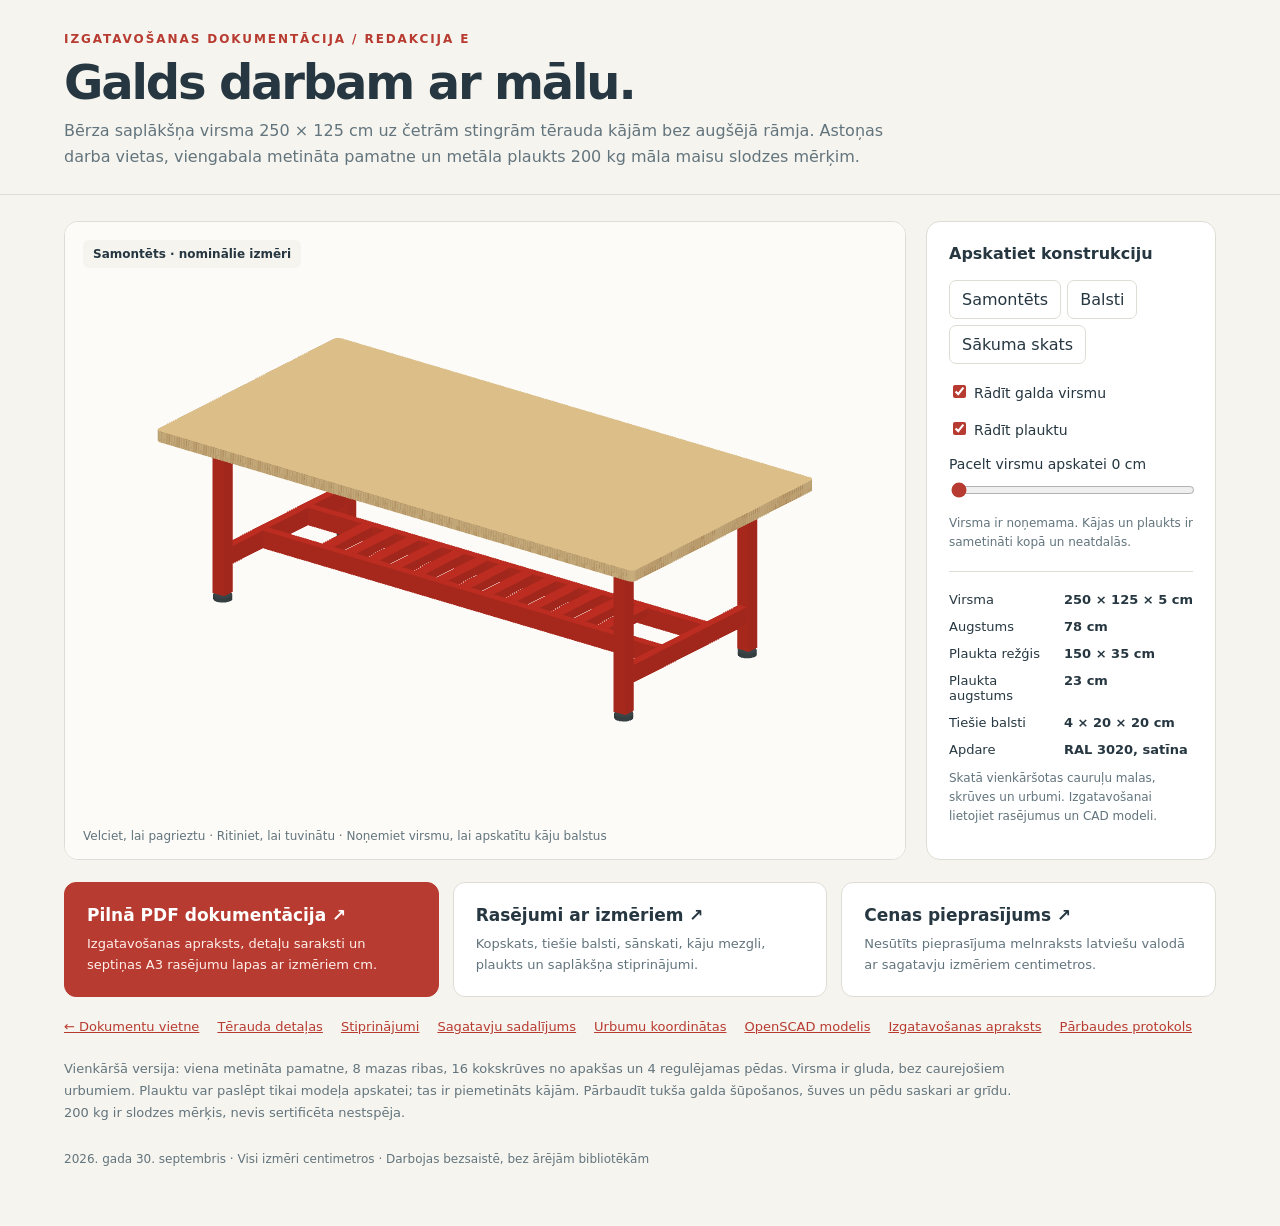
==== commit fc45287e: "Vēl vienkāršāks" ====
--- a/pottery-table/index.html
+++ b/pottery-table/index.html
@@ -14,16 +14,16 @@
 @media(max-width:850px){.workspace{grid-template-columns:1fr}canvas{height:420px}.view{min-height:420px}.downloads{grid-template-columns:1fr}aside{padding:18px}.details{grid-template-columns:1fr auto}.help{font-size:10px}header{padding-top:24px}}
 @media print{header{padding:0}main{padding:10px 0}aside,.help,.downloads,.links{display:none}.workspace{display:block}.view{border:0}canvas{height:420px}.notice:after{content:' Izgatavošanai lietot PDF rasējumus.'}}
 </style>
-<header><div class="eyebrow">IZGATAVOŠANAS DOKUMENTĀCIJA / REDAKCIJA D</div><h1>Galds darbam ar mālu.</h1><p>Bērza saplākšņa virsma 250 × 125 cm uz četrām stingrām tērauda kājām bez augšējā rāmja. Astoņas darba vietas, četras noņemamas kājas un pie kājām stiprināts plaukts 200 kg māla maisu slodzes mērķim.</p></header>
+<header><div class="eyebrow">IZGATAVOŠANAS DOKUMENTĀCIJA / REDAKCIJA E</div><h1>Galds darbam ar mālu.</h1><p>Bērza saplākšņa virsma 250 × 125 cm uz četrām stingrām tērauda kājām bez augšējā rāmja. Astoņas darba vietas, viengabala metināta pamatne un metāla plaukts 200 kg māla maisu slodzes mērķim.</p></header>
 <main>
 <div class="workspace"><div class="view"><div class="badge" id="mode">Samontēts · nominālie izmēri</div><canvas id="canvas" aria-label="Interaktīvs keramikas galda trīsdimensiju modelis"></canvas><div id="error" class="error">Pārlūks neatbalsta šo 3D skatu. Atveriet zemāk pieejamos rasējumus.</div><div class="help">Velciet, lai pagrieztu · Ritiniet, lai tuvinātu · Noņemiet virsmu, lai apskatītu kāju balstus</div></div>
-<aside><h2>Apskatiet konstrukciju</h2><div class="buttons"><button id="assembled">Samontēts</button><button id="frame">Balsti</button><button id="reset">Sākuma skats</button></div><label><input type="checkbox" id="top" checked>Rādīt galda virsmu</label><label><input type="checkbox" id="shelf" checked>Rādīt plauktu</label><label for="explode">Atdalīt mezglus <span id="expval">0</span> cm</label><input type="range" id="explode" min="0" max="24" value="0" step="1"><p class="small">Izvērstais skats parāda mezglu savienošanu; izmantojams tikai kā montāžas ilustrācija.</p><div class="details"><span>Virsma</span><span>250 × 125 × 5 cm</span><span>Augstums</span><span>78 cm</span><span>Plaukta režģis</span><span>150 × 35 cm</span><span>Plaukta augstums</span><span>23 cm</span><span>Tiešie balsti</span><span>4 × 30 × 30 cm</span><span>Apdare</span><span>RAL 3020, satīna</span></div><p class="small">Skatā vienkāršotas cauruļu malas, skrūves un urbumi. Izgatavošanai lietojiet rasējumus un CAD modeli.</p></aside></div>
+<aside><h2>Apskatiet konstrukciju</h2><div class="buttons"><button id="assembled">Samontēts</button><button id="frame">Balsti</button><button id="reset">Sākuma skats</button></div><label><input type="checkbox" id="top" checked>Rādīt galda virsmu</label><label><input type="checkbox" id="shelf" checked>Rādīt plauktu</label><label for="explode">Pacelt virsmu apskatei <span id="expval">0</span> cm</label><input type="range" id="explode" min="0" max="24" value="0" step="1"><p class="small">Virsma ir noņemama. Kājas un plaukts ir sametināti kopā un neatdalās.</p><div class="details"><span>Virsma</span><span>250 × 125 × 5 cm</span><span>Augstums</span><span>78 cm</span><span>Plaukta režģis</span><span>150 × 35 cm</span><span>Plaukta augstums</span><span>23 cm</span><span>Tiešie balsti</span><span>4 × 20 × 20 cm</span><span>Apdare</span><span>RAL 3020, satīna</span></div><p class="small">Skatā vienkāršotas cauruļu malas, skrūves un urbumi. Izgatavošanai lietojiet rasējumus un CAD modeli.</p></aside></div>
 <div class="downloads"><a class="card primary" href="workshop-package.pdf"><strong>Pilnā PDF dokumentācija ↗</strong><span>Izgatavošanas apraksts, detaļu saraksti un septiņas A3 rasējumu lapas ar izmēriem cm.</span></a><a class="card" href="drawings.pdf"><strong>Rasējumi ar izmēriem ↗</strong><span>Kopskats, tiešie balsti, sānskati, kāju mezgli, plaukts un saplākšņa stiprinājumi.</span></a><a class="card" href="supplier-quote-lv.txt"><strong>Cenas pieprasījums ↗</strong><span>Nesūtīts pieprasījuma melnraksts latviešu valodā ar sagatavju izmēriem centimetros.</span></a></div>
 <div class="links"><a href="../index.html">← Dokumentu vietne</a><a href="cutting-list.csv">Tērauda detaļas</a><a href="hardware-list.csv">Stiprinājumi</a><a href="stock-cutting.csv">Sagatavju sadalījums</a><a href="drilling-coordinates.csv">Urbumu koordinātas</a><a href="model/table.scad">OpenSCAD modelis</a><a href="construction-guide.md">Izgatavošanas apraksts</a><a href="verification.md">Pārbaudes protokols</a></div>
-<p class="notice">Bez augšējā rāmja: 5 cm virsma balstās uz četrām P01, ar ribām abos virzienos un 16 caurejošiem M10. Modelī izmēri pārbaudīti pret detaļu sarakstu. Plaukts ar astoņām M12 skrūvēm pievienots visām četrām kājām. Gala šķērssijas atrodas 15–23 cm virs grīdas; jāpārbauda vieta pēdām. 200 kg plauktam un 200 kg virsmai ir projektēšanas un pieņemšanas mērķi; sertificēta nestspēja nav noteikta. Pieņemšanā pārbaudīt arī tukšu galdu ar 300 N abos virzienos un stūros; sānnobīdes mērķis ≤0,1 cm. Absolūtu nekustīgumu bez faktiskas pārbaudes garantēt nevar; pārbīdes novēršanai var būt vajadzīgi grīdas enkuri.</p><footer>2026. gada 30. septembris · Visi izmēri centimetros · Darbojas bezsaistē, bez ārējām bibliotēkām</footer>
+<p class="notice">Vienkāršā versija: viena metināta pamatne, 8 mazas ribas, 16 kokskrūves no apakšas un 4 regulējamas pēdas. Virsma ir gluda, bez caurejošiem urbumiem. Plauktu var paslēpt tikai modeļa apskatei; tas ir piemetināts kājām. Pārbaudīt tukša galda šūpošanos, šuves un pēdu saskari ar grīdu. 200 kg ir slodzes mērķis, nevis sertificēta nestspēja.</p><footer>2026. gada 30. septembris · Visi izmēri centimetros · Darbojas bezsaistē, bez ārējām bibliotēkām</footer>
 </main>
 <script>
-const PARTS=[{"mark":"P01","instance":"P01-1","origin":[5,5,72.2],"size":[30,30,0.8],"group":"legs","kind":"plate","axis":null,"wall":0,"holes":[{"x":9,"y":9,"z":72.2,"d":1.05,"depth":0.8,"axis":"z","purpose":"M10 caurejo\u0161s stiprin\u0101jums"},{"x":9,"y":31,"z":72.2,"d":1.05,"depth":0.8,"axis":"z","purpose":"M10 caurejo\u0161s stiprin\u0101jums"},{"x":31,"y":9,"z":72.2,"d":1.05,"depth":0.8,"axis":"z","purpose":"M10 caurejo\u0161s stiprin\u0101jums"},{"x":31,"y":31,"z":72.2,"d":1.05,"depth":0.8,"axis":"z","purpose":"M10 caurejo\u0161s stiprin\u0101jums"}],"slots":[]},{"mark":"P06","instance":"P06-1-1","origin":[7,7,77.4],"size":[4,4,0.6],"group":"top_hardware","kind":"plate","axis":null,"wall":0,"holes":[{"x":9,"y":9,"z":77.4,"d":1.05,"depth":0.6,"axis":"z","purpose":"M10; aug\u0161pus\u0113 gremd\u0113jums p\u0113c galvas"}],"slots":[]},{"mark":"P06","instance":"P06-1-2","origin":[7,29,77.4],"size":[4,4,0.6],"group":"top_hardware","kind":"plate","axis":null,"wall":0,"holes":[{"x":9,"y":31,"z":77.4,"d":1.05,"depth":0.6,"axis":"z","purpose":"M10; aug\u0161pus\u0113 gremd\u0113jums p\u0113c galvas"}],"slots":[]},{"mark":"P06","instance":"P06-1-3","origin":[29,7,77.4],"size":[4,4,0.6],"group":"top_hardware","kind":"plate","axis":null,"wall":0,"holes":[{"x":31,"y":9,"z":77.4,"d":1.05,"depth":0.6,"axis":"z","purpose":"M10; aug\u0161pus\u0113 gremd\u0113jums p\u0113c galvas"}],"slots":[]},{"mark":"P06","instance":"P06-1-4","origin":[29,29,77.4],"size":[4,4,0.6],"group":"top_hardware","kind":"plate","axis":null,"wall":0,"holes":[{"x":31,"y":31,"z":77.4,"d":1.05,"depth":0.6,"axis":"z","purpose":"M10; aug\u0161pus\u0113 gremd\u0113jums p\u0113c galvas"}],"slots":[]},{"mark":"L01","instance":"L01-1","origin":[17,17,3.8],"size":[6,6,68.4],"group":"legs","kind":"tube","axis":"z","wall":0.3,"holes":[{"x":20,"y":22.7,"z":12.5,"d":3,"depth":0.3,"axis":"y","purpose":"M12 plaukta uzgrie\u017e\u0146a atvere"},{"x":20,"y":22.7,"z":25.5,"d":3,"depth":0.3,"axis":"y","purpose":"M12 plaukta uzgrie\u017e\u0146a atvere"}],"slots":[]},{"mark":"P02","instance":"P02-1","origin":[17,17,3],"size":[6,6,0.8],"group":"legs","kind":"plate","axis":null,"wall":0,"holes":[{"x":20,"y":20,"z":3,"d":1.8,"depth":0.8,"axis":"z","purpose":"skr\u016bves caurums"}],"slots":[]},{"mark":"P05","instance":"P05-1-1","kind":"gusset","group":"legs","centre":[20,20],"side":0,"top":72.2,"leg":11,"thickness":0.6},{"mark":"P05","instance":"P05-1-2","kind":"gusset","group":"legs","centre":[20,20],"side":1,"top":72.2,"leg":11,"thickness":0.6},{"mark":"P05","instance":"P05-1-3","kind":"gusset","group":"legs","centre":[20,20],"side":2,"top":72.2,"leg":11,"thickness":0.6},{"mark":"P05","instance":"P05-1-4","kind":"gusset","group":"legs","centre":[20,20],"side":3,"top":72.2,"leg":11,"thickness":0.6},{"mark":"P03","instance":"P03-L1","origin":[17,23,11],"size":[6,0.8,16],"group":"legs","kind":"plate","axis":null,"wall":0,"holes":[{"x":20,"y":23,"z":12.5,"d":1.3,"depth":0.8,"axis":"y","purpose":"skr\u016bves caurums"},{"x":20,"y":23,"z":25.5,"d":1.3,"depth":0.8,"axis":"y","purpose":"skr\u016bves caurums"}],"slots":[]},{"mark":"P03","instance":"P03-S1","origin":[17,23.8,11],"size":[6,0.8,16],"group":"shelf","kind":"plate","axis":null,"wall":0,"holes":[{"x":20,"y":23.8,"z":12.5,"d":1.3,"depth":0.8,"axis":"y","purpose":"skr\u016bves caurums"},{"x":20,"y":23.8,"z":25.5,"d":1.3,"depth":0.8,"axis":"y","purpose":"skr\u016bves caurums"}],"slots":[]},{"mark":"P01","instance":"P01-2","origin":[215,5,72.2],"size":[30,30,0.8],"group":"legs","kind":"plate","axis":null,"wall":0,"holes":[{"x":219,"y":9,"z":72.2,"d":1.05,"depth":0.8,"axis":"z","purpose":"M10 caurejo\u0161s stiprin\u0101jums"},{"x":219,"y":31,"z":72.2,"d":1.05,"depth":0.8,"axis":"z","purpose":"M10 caurejo\u0161s stiprin\u0101jums"},{"x":241,"y":9,"z":72.2,"d":1.05,"depth":0.8,"axis":"z","purpose":"M10 caurejo\u0161s stiprin\u0101jums"},{"x":241,"y":31,"z":72.2,"d":1.05,"depth":0.8,"axis":"z","purpose":"M10 caurejo\u0161s stiprin\u0101jums"}],"slots":[]},{"mark":"P06","instance":"P06-2-1","origin":[217,7,77.4],"size":[4,4,0.6],"group":"top_hardware","kind":"plate","axis":null,"wall":0,"holes":[{"x":219,"y":9,"z":77.4,"d":1.05,"depth":0.6,"axis":"z","purpose":"M10; aug\u0161pus\u0113 gremd\u0113jums p\u0113c galvas"}],"slots":[]},{"mark":"P06","instance":"P06-2-2","origin":[217,29,77.4],"size":[4,4,0.6],"group":"top_hardware","kind":"plate","axis":null,"wall":0,"holes":[{"x":219,"y":31,"z":77.4,"d":1.05,"depth":0.6,"axis":"z","purpose":"M10; aug\u0161pus\u0113 gremd\u0113jums p\u0113c galvas"}],"slots":[]},{"mark":"P06","instance":"P06-2-3","origin":[239,7,77.4],"size":[4,4,0.6],"group":"top_hardware","kind":"plate","axis":null,"wall":0,"holes":[{"x":241,"y":9,"z":77.4,"d":1.05,"depth":0.6,"axis":"z","purpose":"M10; aug\u0161pus\u0113 gremd\u0113jums p\u0113c galvas"}],"slots":[]},{"mark":"P06","instance":"P06-2-4","origin":[239,29,77.4],"size":[4,4,0.6],"group":"top_hardware","kind":"plate","axis":null,"wall":0,"holes":[{"x":241,"y":31,"z":77.4,"d":1.05,"depth":0.6,"axis":"z","purpose":"M10; aug\u0161pus\u0113 gremd\u0113jums p\u0113c galvas"}],"slots":[]},{"mark":"L01","instance":"L01-2","origin":[227,17,3.8],"size":[6,6,68.4],"group":"legs","kind":"tube","axis":"z","wall":0.3,"holes":[{"x":230,"y":22.7,"z":12.5,"d":3,"depth":0.3,"axis":"y","purpose":"M12 plaukta uzgrie\u017e\u0146a atvere"},{"x":230,"y":22.7,"z":25.5,"d":3,"depth":0.3,"axis":"y","purpose":"M12 plaukta uzgrie\u017e\u0146a atvere"}],"slots":[]},{"mark":"P02","instance":"P02-2","origin":[227,17,3],"size":[6,6,0.8],"group":"legs","kind":"plate","axis":null,"wall":0,"holes":[{"x":230,"y":20,"z":3,"d":1.8,"depth":0.8,"axis":"z","purpose":"skr\u016bves caurums"}],"slots":[]},{"mark":"P05","instance":"P05-2-1","kind":"gusset","group":"legs","centre":[230,20],"side":0,"top":72.2,"leg":11,"thickness":0.6},{"mark":"P05","instance":"P05-2-2","kind":"gusset","group":"legs","centre":[230,20],"side":1,"top":72.2,"leg":11,"thickness":0.6},{"mark":"P05","instance":"P05-2-3","kind":"gusset","group":"legs","centre":[230,20],"side":2,"top":72.2,"leg":11,"thickness":0.6},{"mark":"P05","instance":"P05-2-4","kind":"gusset","group":"legs","centre":[230,20],"side":3,"top":72.2,"leg":11,"thickness":0.6},{"mark":"P03","instance":"P03-L2","origin":[227,23,11],"size":[6,0.8,16],"group":"legs","kind":"plate","axis":null,"wall":0,"holes":[{"x":230,"y":23,"z":12.5,"d":1.3,"depth":0.8,"axis":"y","purpose":"skr\u016bves caurums"},{"x":230,"y":23,"z":25.5,"d":1.3,"depth":0.8,"axis":"y","purpose":"skr\u016bves caurums"}],"slots":[]},{"mark":"P03","instance":"P03-S2","origin":[227,23.8,11],"size":[6,0.8,16],"group":"shelf","kind":"plate","axis":null,"wall":0,"holes":[{"x":230,"y":23.8,"z":12.5,"d":1.3,"depth":0.8,"axis":"y","purpose":"skr\u016bves caurums"},{"x":230,"y":23.8,"z":25.5,"d":1.3,"depth":0.8,"axis":"y","purpose":"skr\u016bves caurums"}],"slots":[]},{"mark":"P01","instance":"P01-3","origin":[5,90,72.2],"size":[30,30,0.8],"group":"legs","kind":"plate","axis":null,"wall":0,"holes":[{"x":9,"y":94,"z":72.2,"d":1.05,"depth":0.8,"axis":"z","purpose":"M10 caurejo\u0161s stiprin\u0101jums"},{"x":9,"y":116,"z":72.2,"d":1.05,"depth":0.8,"axis":"z","purpose":"M10 caurejo\u0161s stiprin\u0101jums"},{"x":31,"y":94,"z":72.2,"d":1.05,"depth":0.8,"axis":"z","purpose":"M10 caurejo\u0161s stiprin\u0101jums"},{"x":31,"y":116,"z":72.2,"d":1.05,"depth":0.8,"axis":"z","purpose":"M10 caurejo\u0161s stiprin\u0101jums"}],"slots":[]},{"mark":"P06","instance":"P06-3-1","origin":[7,92,77.4],"size":[4,4,0.6],"group":"top_hardware","kind":"plate","axis":null,"wall":0,"holes":[{"x":9,"y":94,"z":77.4,"d":1.05,"depth":0.6,"axis":"z","purpose":"M10; aug\u0161pus\u0113 gremd\u0113jums p\u0113c galvas"}],"slots":[]},{"mark":"P06","instance":"P06-3-2","origin":[7,114,77.4],"size":[4,4,0.6],"group":"top_hardware","kind":"plate","axis":null,"wall":0,"holes":[{"x":9,"y":116,"z":77.4,"d":1.05,"depth":0.6,"axis":"z","purpose":"M10; aug\u0161pus\u0113 gremd\u0113jums p\u0113c galvas"}],"slots":[]},{"mark":"P06","instance":"P06-3-3","origin":[29,92,77.4],"size":[4,4,0.6],"group":"top_hardware","kind":"plate","axis":null,"wall":0,"holes":[{"x":31,"y":94,"z":77.4,"d":1.05,"depth":0.6,"axis":"z","purpose":"M10; aug\u0161pus\u0113 gremd\u0113jums p\u0113c galvas"}],"slots":[]},{"mark":"P06","instance":"P06-3-4","origin":[29,114,77.4],"size":[4,4,0.6],"group":"top_hardware","kind":"plate","axis":null,"wall":0,"holes":[{"x":31,"y":116,"z":77.4,"d":1.05,"depth":0.6,"axis":"z","purpose":"M10; aug\u0161pus\u0113 gremd\u0113jums p\u0113c galvas"}],"slots":[]},{"mark":"L01","instance":"L01-3","origin":[17,102,3.8],"size":[6,6,68.4],"group":"legs","kind":"tube","axis":"z","wall":0.3,"holes":[{"x":20,"y":102,"z":12.5,"d":3,"depth":0.3,"axis":"y","purpose":"M12 plaukta uzgrie\u017e\u0146a atvere"},{"x":20,"y":102,"z":25.5,"d":3,"depth":0.3,"axis":"y","purpose":"M12 plaukta uzgrie\u017e\u0146a atvere"}],"slots":[]},{"mark":"P02","instance":"P02-3","origin":[17,102,3],"size":[6,6,0.8],"group":"legs","kind":"plate","axis":null,"wall":0,"holes":[{"x":20,"y":105,"z":3,"d":1.8,"depth":0.8,"axis":"z","purpose":"skr\u016bves caurums"}],"slots":[]},{"mark":"P05","instance":"P05-3-1","kind":"gusset","group":"legs","centre":[20,105],"side":0,"top":72.2,"leg":11,"thickness":0.6},{"mark":"P05","instance":"P05-3-2","kind":"gusset","group":"legs","centre":[20,105],"side":1,"top":72.2,"leg":11,"thickness":0.6},{"mark":"P05","instance":"P05-3-3","kind":"gusset","group":"legs","centre":[20,105],"side":2,"top":72.2,"leg":11,"thickness":0.6},{"mark":"P05","instance":"P05-3-4","kind":"gusset","group":"legs","centre":[20,105],"side":3,"top":72.2,"leg":11,"thickness":0.6},{"mark":"P03","instance":"P03-L3","origin":[17,101.2,11],"size":[6,0.8,16],"group":"legs","kind":"plate","axis":null,"wall":0,"holes":[{"x":20,"y":101.2,"z":12.5,"d":1.3,"depth":0.8,"axis":"y","purpose":"skr\u016bves caurums"},{"x":20,"y":101.2,"z":25.5,"d":1.3,"depth":0.8,"axis":"y","purpose":"skr\u016bves caurums"}],"slots":[]},{"mark":"P03","instance":"P03-S3","origin":[17,100.4,11],"size":[6,0.8,16],"group":"shelf","kind":"plate","axis":null,"wall":0,"holes":[{"x":20,"y":100.4,"z":12.5,"d":1.3,"depth":0.8,"axis":"y","purpose":"skr\u016bves caurums"},{"x":20,"y":100.4,"z":25.5,"d":1.3,"depth":0.8,"axis":"y","purpose":"skr\u016bves caurums"}],"slots":[]},{"mark":"P01","instance":"P01-4","origin":[215,90,72.2],"size":[30,30,0.8],"group":"legs","kind":"plate","axis":null,"wall":0,"holes":[{"x":219,"y":94,"z":72.2,"d":1.05,"depth":0.8,"axis":"z","purpose":"M10 caurejo\u0161s stiprin\u0101jums"},{"x":219,"y":116,"z":72.2,"d":1.05,"depth":0.8,"axis":"z","purpose":"M10 caurejo\u0161s stiprin\u0101jums"},{"x":241,"y":94,"z":72.2,"d":1.05,"depth":0.8,"axis":"z","purpose":"M10 caurejo\u0161s stiprin\u0101jums"},{"x":241,"y":116,"z":72.2,"d":1.05,"depth":0.8,"axis":"z","purpose":"M10 caurejo\u0161s stiprin\u0101jums"}],"slots":[]},{"mark":"P06","instance":"P06-4-1","origin":[217,92,77.4],"size":[4,4,0.6],"group":"top_hardware","kind":"plate","axis":null,"wall":0,"holes":[{"x":219,"y":94,"z":77.4,"d":1.05,"depth":0.6,"axis":"z","purpose":"M10; aug\u0161pus\u0113 gremd\u0113jums p\u0113c galvas"}],"slots":[]},{"mark":"P06","instance":"P06-4-2","origin":[217,114,77.4],"size":[4,4,0.6],"group":"top_hardware","kind":"plate","axis":null,"wall":0,"holes":[{"x":219,"y":116,"z":77.4,"d":1.05,"depth":0.6,"axis":"z","purpose":"M10; aug\u0161pus\u0113 gremd\u0113jums p\u0113c galvas"}],"slots":[]},{"mark":"P06","instance":"P06-4-3","origin":[239,92,77.4],"size":[4,4,0.6],"group":"top_hardware","kind":"plate","axis":null,"wall":0,"holes":[{"x":241,"y":94,"z":77.4,"d":1.05,"depth":0.6,"axis":"z","purpose":"M10; aug\u0161pus\u0113 gremd\u0113jums p\u0113c galvas"}],"slots":[]},{"mark":"P06","instance":"P06-4-4","origin":[239,114,77.4],"size":[4,4,0.6],"group":"top_hardware","kind":"plate","axis":null,"wall":0,"holes":[{"x":241,"y":116,"z":77.4,"d":1.05,"depth":0.6,"axis":"z","purpose":"M10; aug\u0161pus\u0113 gremd\u0113jums p\u0113c galvas"}],"slots":[]},{"mark":"L01","instance":"L01-4","origin":[227,102,3.8],"size":[6,6,68.4],"group":"legs","kind":"tube","axis":"z","wall":0.3,"holes":[{"x":230,"y":102,"z":12.5,"d":3,"depth":0.3,"axis":"y","purpose":"M12 plaukta uzgrie\u017e\u0146a atvere"},{"x":230,"y":102,"z":25.5,"d":3,"depth":0.3,"axis":"y","purpose":"M12 plaukta uzgrie\u017e\u0146a atvere"}],"slots":[]},{"mark":"P02","instance":"P02-4","origin":[227,102,3],"size":[6,6,0.8],"group":"legs","kind":"plate","axis":null,"wall":0,"holes":[{"x":230,"y":105,"z":3,"d":1.8,"depth":0.8,"axis":"z","purpose":"skr\u016bves caurums"}],"slots":[]},{"mark":"P05","instance":"P05-4-1","kind":"gusset","group":"legs","centre":[230,105],"side":0,"top":72.2,"leg":11,"thickness":0.6},{"mark":"P05","instance":"P05-4-2","kind":"gusset","group":"legs","centre":[230,105],"side":1,"top":72.2,"leg":11,"thickness":0.6},{"mark":"P05","instance":"P05-4-3","kind":"gusset","group":"legs","centre":[230,105],"side":2,"top":72.2,"leg":11,"thickness":0.6},{"mark":"P05","instance":"P05-4-4","kind":"gusset","group":"legs","centre":[230,105],"side":3,"top":72.2,"leg":11,"thickness":0.6},{"mark":"P03","instance":"P03-L4","origin":[227,101.2,11],"size":[6,0.8,16],"group":"legs","kind":"plate","axis":null,"wall":0,"holes":[{"x":230,"y":101.2,"z":12.5,"d":1.3,"depth":0.8,"axis":"y","purpose":"skr\u016bves caurums"},{"x":230,"y":101.2,"z":25.5,"d":1.3,"depth":0.8,"axis":"y","purpose":"skr\u016bves caurums"}],"slots":[]},{"mark":"P03","instance":"P03-S4","origin":[227,100.4,11],"size":[6,0.8,16],"group":"shelf","kind":"plate","axis":null,"wall":0,"holes":[{"x":230,"y":100.4,"z":12.5,"d":1.3,"depth":0.8,"axis":"y","purpose":"skr\u016bves caurums"},{"x":230,"y":100.4,"z":25.5,"d":1.3,"depth":0.8,"axis":"y","purpose":"skr\u016bves caurums"}],"slots":[]},{"mark":"S01","instance":"S01-1","origin":[22,45,15],"size":[206,4,8],"group":"shelf","kind":"tube","axis":"x","wall":0.3,"holes":[{"x":125,"y":47,"z":15,"d":0.6,"depth":0.3,"axis":"z","purpose":"ventil\u0101cija"}],"slots":[]},{"mark":"S01","instance":"S01-2","origin":[22,76,15],"size":[206,4,8],"group":"shelf","kind":"tube","axis":"x","wall":0.3,"holes":[{"x":125,"y":78,"z":15,"d":0.6,"depth":0.3,"axis":"z","purpose":"ventil\u0101cija"}],"slots":[]},{"mark":"S02","instance":"S02-1","origin":[18,24.6,15],"size":[4,75.8,8],"group":"shelf","kind":"tube","axis":"y","wall":0.3,"holes":[{"x":20,"y":62.5,"z":15,"d":0.6,"depth":0.3,"axis":"z","purpose":"ventil\u0101cija"}],"slots":[]},{"mark":"S02","instance":"S02-2","origin":[228,24.6,15],"size":[4,75.8,8],"group":"shelf","kind":"tube","axis":"y","wall":0.3,"holes":[{"x":230,"y":62.5,"z":15,"d":0.6,"depth":0.3,"axis":"z","purpose":"ventil\u0101cija"}],"slots":[]},{"mark":"S03","instance":"S03-1","origin":[50,49,19],"size":[6,27,4],"group":"shelf","kind":"tube","axis":"y","wall":0.3,"holes":[{"x":53,"y":62.5,"z":19,"d":0.6,"depth":0.3,"axis":"z","purpose":"ventil\u0101cija"}],"slots":[]},{"mark":"S03","instance":"S03-2","origin":[62,49,19],"size":[6,27,4],"group":"shelf","kind":"tube","axis":"y","wall":0.3,"holes":[{"x":65,"y":62.5,"z":19,"d":0.6,"depth":0.3,"axis":"z","purpose":"ventil\u0101cija"}],"slots":[]},{"mark":"S03","instance":"S03-3","origin":[74,49,19],"size":[6,27,4],"group":"shelf","kind":"tube","axis":"y","wall":0.3,"holes":[{"x":77,"y":62.5,"z":19,"d":0.6,"depth":0.3,"axis":"z","purpose":"ventil\u0101cija"}],"slots":[]},{"mark":"S03","instance":"S03-4","origin":[86,49,19],"size":[6,27,4],"group":"shelf","kind":"tube","axis":"y","wall":0.3,"holes":[{"x":89,"y":62.5,"z":19,"d":0.6,"depth":0.3,"axis":"z","purpose":"ventil\u0101cija"}],"slots":[]},{"mark":"S03","instance":"S03-5","origin":[98,49,19],"size":[6,27,4],"group":"shelf","kind":"tube","axis":"y","wall":0.3,"holes":[{"x":101,"y":62.5,"z":19,"d":0.6,"depth":0.3,"axis":"z","purpose":"ventil\u0101cija"}],"slots":[]},{"mark":"S03","instance":"S03-6","origin":[110,49,19],"size":[6,27,4],"group":"shelf","kind":"tube","axis":"y","wall":0.3,"holes":[{"x":113,"y":62.5,"z":19,"d":0.6,"depth":0.3,"axis":"z","purpose":"ventil\u0101cija"}],"slots":[]},{"mark":"S03","instance":"S03-7","origin":[122,49,19],"size":[6,27,4],"group":"shelf","kind":"tube","axis":"y","wall":0.3,"holes":[{"x":125,"y":62.5,"z":19,"d":0.6,"depth":0.3,"axis":"z","purpose":"ventil\u0101cija"}],"slots":[]},{"mark":"S03","instance":"S03-8","origin":[134,49,19],"size":[6,27,4],"group":"shelf","kind":"tube","axis":"y","wall":0.3,"holes":[{"x":137,"y":62.5,"z":19,"d":0.6,"depth":0.3,"axis":"z","purpose":"ventil\u0101cija"}],"slots":[]},{"mark":"S03","instance":"S03-9","origin":[146,49,19],"size":[6,27,4],"group":"shelf","kind":"tube","axis":"y","wall":0.3,"holes":[{"x":149,"y":62.5,"z":19,"d":0.6,"depth":0.3,"axis":"z","purpose":"ventil\u0101cija"}],"slots":[]},{"mark":"S03","instance":"S03-10","origin":[158,49,19],"size":[6,27,4],"group":"shelf","kind":"tube","axis":"y","wall":0.3,"holes":[{"x":161,"y":62.5,"z":19,"d":0.6,"depth":0.3,"axis":"z","purpose":"ventil\u0101cija"}],"slots":[]},{"mark":"S03","instance":"S03-11","origin":[170,49,19],"size":[6,27,4],"group":"shelf","kind":"tube","axis":"y","wall":0.3,"holes":[{"x":173,"y":62.5,"z":19,"d":0.6,"depth":0.3,"axis":"z","purpose":"ventil\u0101cija"}],"slots":[]},{"mark":"S03","instance":"S03-12","origin":[182,49,19],"size":[6,27,4],"group":"shelf","kind":"tube","axis":"y","wall":0.3,"holes":[{"x":185,"y":62.5,"z":19,"d":0.6,"depth":0.3,"axis":"z","purpose":"ventil\u0101cija"}],"slots":[]},{"mark":"S03","instance":"S03-13","origin":[194,49,19],"size":[6,27,4],"group":"shelf","kind":"tube","axis":"y","wall":0.3,"holes":[{"x":197,"y":62.5,"z":19,"d":0.6,"depth":0.3,"axis":"z","purpose":"ventil\u0101cija"}],"slots":[]}];
+const PARTS=[{"mark":"P01","instance":"P01-1","origin":[10,10,72.2],"size":[20,20,0.8],"group":"legs","kind":"plate","axis":null,"wall":0,"holes":[{"x":13,"y":13,"z":72.2,"d":0.9,"depth":0.8,"axis":"z","purpose":"Kokskr\u016bves caurums"},{"x":13,"y":27,"z":72.2,"d":0.9,"depth":0.8,"axis":"z","purpose":"Kokskr\u016bves caurums"},{"x":27,"y":13,"z":72.2,"d":0.9,"depth":0.8,"axis":"z","purpose":"Kokskr\u016bves caurums"},{"x":27,"y":27,"z":72.2,"d":0.9,"depth":0.8,"axis":"z","purpose":"Kokskr\u016bves caurums"}],"slots":[]},{"mark":"L01","instance":"L01-1","origin":[17,17,3.8],"size":[6,6,68.4],"group":"legs","kind":"tube","axis":"z","wall":0.3,"holes":[],"slots":[]},{"mark":"P02","instance":"P02-1","origin":[17,17,3],"size":[6,6,0.8],"group":"legs","kind":"plate","axis":null,"wall":0,"holes":[{"x":20,"y":20,"z":3,"d":1.8,"depth":0.8,"axis":"z","purpose":"skr\u016bves caurums"}],"slots":[]},{"mark":"P05","instance":"P05-1-1","kind":"gusset","group":"legs","centre":[20,20],"side":0,"top":72.2,"leg":6,"thickness":0.6},{"mark":"P05","instance":"P05-1-2","kind":"gusset","group":"legs","centre":[20,20],"side":1,"top":72.2,"leg":6,"thickness":0.6},{"mark":"P01","instance":"P01-2","origin":[220,10,72.2],"size":[20,20,0.8],"group":"legs","kind":"plate","axis":null,"wall":0,"holes":[{"x":223,"y":13,"z":72.2,"d":0.9,"depth":0.8,"axis":"z","purpose":"Kokskr\u016bves caurums"},{"x":223,"y":27,"z":72.2,"d":0.9,"depth":0.8,"axis":"z","purpose":"Kokskr\u016bves caurums"},{"x":237,"y":13,"z":72.2,"d":0.9,"depth":0.8,"axis":"z","purpose":"Kokskr\u016bves caurums"},{"x":237,"y":27,"z":72.2,"d":0.9,"depth":0.8,"axis":"z","purpose":"Kokskr\u016bves caurums"}],"slots":[]},{"mark":"L01","instance":"L01-2","origin":[227,17,3.8],"size":[6,6,68.4],"group":"legs","kind":"tube","axis":"z","wall":0.3,"holes":[],"slots":[]},{"mark":"P02","instance":"P02-2","origin":[227,17,3],"size":[6,6,0.8],"group":"legs","kind":"plate","axis":null,"wall":0,"holes":[{"x":230,"y":20,"z":3,"d":1.8,"depth":0.8,"axis":"z","purpose":"skr\u016bves caurums"}],"slots":[]},{"mark":"P05","instance":"P05-2-3","kind":"gusset","group":"legs","centre":[230,20],"side":2,"top":72.2,"leg":6,"thickness":0.6},{"mark":"P05","instance":"P05-2-2","kind":"gusset","group":"legs","centre":[230,20],"side":1,"top":72.2,"leg":6,"thickness":0.6},{"mark":"P01","instance":"P01-3","origin":[10,95,72.2],"size":[20,20,0.8],"group":"legs","kind":"plate","axis":null,"wall":0,"holes":[{"x":13,"y":98,"z":72.2,"d":0.9,"depth":0.8,"axis":"z","purpose":"Kokskr\u016bves caurums"},{"x":13,"y":112,"z":72.2,"d":0.9,"depth":0.8,"axis":"z","purpose":"Kokskr\u016bves caurums"},{"x":27,"y":98,"z":72.2,"d":0.9,"depth":0.8,"axis":"z","purpose":"Kokskr\u016bves caurums"},{"x":27,"y":112,"z":72.2,"d":0.9,"depth":0.8,"axis":"z","purpose":"Kokskr\u016bves caurums"}],"slots":[]},{"mark":"L01","instance":"L01-3","origin":[17,102,3.8],"size":[6,6,68.4],"group":"legs","kind":"tube","axis":"z","wall":0.3,"holes":[],"slots":[]},{"mark":"P02","instance":"P02-3","origin":[17,102,3],"size":[6,6,0.8],"group":"legs","kind":"plate","axis":null,"wall":0,"holes":[{"x":20,"y":105,"z":3,"d":1.8,"depth":0.8,"axis":"z","purpose":"skr\u016bves caurums"}],"slots":[]},{"mark":"P05","instance":"P05-3-1","kind":"gusset","group":"legs","centre":[20,105],"side":0,"top":72.2,"leg":6,"thickness":0.6},{"mark":"P05","instance":"P05-3-4","kind":"gusset","group":"legs","centre":[20,105],"side":3,"top":72.2,"leg":6,"thickness":0.6},{"mark":"P01","instance":"P01-4","origin":[220,95,72.2],"size":[20,20,0.8],"group":"legs","kind":"plate","axis":null,"wall":0,"holes":[{"x":223,"y":98,"z":72.2,"d":0.9,"depth":0.8,"axis":"z","purpose":"Kokskr\u016bves caurums"},{"x":223,"y":112,"z":72.2,"d":0.9,"depth":0.8,"axis":"z","purpose":"Kokskr\u016bves caurums"},{"x":237,"y":98,"z":72.2,"d":0.9,"depth":0.8,"axis":"z","purpose":"Kokskr\u016bves caurums"},{"x":237,"y":112,"z":72.2,"d":0.9,"depth":0.8,"axis":"z","purpose":"Kokskr\u016bves caurums"}],"slots":[]},{"mark":"L01","instance":"L01-4","origin":[227,102,3.8],"size":[6,6,68.4],"group":"legs","kind":"tube","axis":"z","wall":0.3,"holes":[],"slots":[]},{"mark":"P02","instance":"P02-4","origin":[227,102,3],"size":[6,6,0.8],"group":"legs","kind":"plate","axis":null,"wall":0,"holes":[{"x":230,"y":105,"z":3,"d":1.8,"depth":0.8,"axis":"z","purpose":"skr\u016bves caurums"}],"slots":[]},{"mark":"P05","instance":"P05-4-3","kind":"gusset","group":"legs","centre":[230,105],"side":2,"top":72.2,"leg":6,"thickness":0.6},{"mark":"P05","instance":"P05-4-4","kind":"gusset","group":"legs","centre":[230,105],"side":3,"top":72.2,"leg":6,"thickness":0.6},{"mark":"S01","instance":"S01-1","origin":[22,45,15],"size":[206,4,8],"group":"shelf","kind":"tube","axis":"x","wall":0.3,"holes":[{"x":125,"y":47,"z":15,"d":0.6,"depth":0.3,"axis":"z","purpose":"ventil\u0101cija"}],"slots":[]},{"mark":"S01","instance":"S01-2","origin":[22,76,15],"size":[206,4,8],"group":"shelf","kind":"tube","axis":"x","wall":0.3,"holes":[{"x":125,"y":78,"z":15,"d":0.6,"depth":0.3,"axis":"z","purpose":"ventil\u0101cija"}],"slots":[]},{"mark":"S02","instance":"S02-1","origin":[18,23,15],"size":[4,79,8],"group":"shelf","kind":"tube","axis":"y","wall":0.3,"holes":[{"x":20,"y":62.5,"z":15,"d":0.6,"depth":0.3,"axis":"z","purpose":"ventil\u0101cija"}],"slots":[]},{"mark":"S02","instance":"S02-2","origin":[228,23,15],"size":[4,79,8],"group":"shelf","kind":"tube","axis":"y","wall":0.3,"holes":[{"x":230,"y":62.5,"z":15,"d":0.6,"depth":0.3,"axis":"z","purpose":"ventil\u0101cija"}],"slots":[]},{"mark":"S03","instance":"S03-1","origin":[50,49,19],"size":[6,27,4],"group":"shelf","kind":"tube","axis":"y","wall":0.3,"holes":[{"x":53,"y":62.5,"z":19,"d":0.6,"depth":0.3,"axis":"z","purpose":"ventil\u0101cija"}],"slots":[]},{"mark":"S03","instance":"S03-2","origin":[62,49,19],"size":[6,27,4],"group":"shelf","kind":"tube","axis":"y","wall":0.3,"holes":[{"x":65,"y":62.5,"z":19,"d":0.6,"depth":0.3,"axis":"z","purpose":"ventil\u0101cija"}],"slots":[]},{"mark":"S03","instance":"S03-3","origin":[74,49,19],"size":[6,27,4],"group":"shelf","kind":"tube","axis":"y","wall":0.3,"holes":[{"x":77,"y":62.5,"z":19,"d":0.6,"depth":0.3,"axis":"z","purpose":"ventil\u0101cija"}],"slots":[]},{"mark":"S03","instance":"S03-4","origin":[86,49,19],"size":[6,27,4],"group":"shelf","kind":"tube","axis":"y","wall":0.3,"holes":[{"x":89,"y":62.5,"z":19,"d":0.6,"depth":0.3,"axis":"z","purpose":"ventil\u0101cija"}],"slots":[]},{"mark":"S03","instance":"S03-5","origin":[98,49,19],"size":[6,27,4],"group":"shelf","kind":"tube","axis":"y","wall":0.3,"holes":[{"x":101,"y":62.5,"z":19,"d":0.6,"depth":0.3,"axis":"z","purpose":"ventil\u0101cija"}],"slots":[]},{"mark":"S03","instance":"S03-6","origin":[110,49,19],"size":[6,27,4],"group":"shelf","kind":"tube","axis":"y","wall":0.3,"holes":[{"x":113,"y":62.5,"z":19,"d":0.6,"depth":0.3,"axis":"z","purpose":"ventil\u0101cija"}],"slots":[]},{"mark":"S03","instance":"S03-7","origin":[122,49,19],"size":[6,27,4],"group":"shelf","kind":"tube","axis":"y","wall":0.3,"holes":[{"x":125,"y":62.5,"z":19,"d":0.6,"depth":0.3,"axis":"z","purpose":"ventil\u0101cija"}],"slots":[]},{"mark":"S03","instance":"S03-8","origin":[134,49,19],"size":[6,27,4],"group":"shelf","kind":"tube","axis":"y","wall":0.3,"holes":[{"x":137,"y":62.5,"z":19,"d":0.6,"depth":0.3,"axis":"z","purpose":"ventil\u0101cija"}],"slots":[]},{"mark":"S03","instance":"S03-9","origin":[146,49,19],"size":[6,27,4],"group":"shelf","kind":"tube","axis":"y","wall":0.3,"holes":[{"x":149,"y":62.5,"z":19,"d":0.6,"depth":0.3,"axis":"z","purpose":"ventil\u0101cija"}],"slots":[]},{"mark":"S03","instance":"S03-10","origin":[158,49,19],"size":[6,27,4],"group":"shelf","kind":"tube","axis":"y","wall":0.3,"holes":[{"x":161,"y":62.5,"z":19,"d":0.6,"depth":0.3,"axis":"z","purpose":"ventil\u0101cija"}],"slots":[]},{"mark":"S03","instance":"S03-11","origin":[170,49,19],"size":[6,27,4],"group":"shelf","kind":"tube","axis":"y","wall":0.3,"holes":[{"x":173,"y":62.5,"z":19,"d":0.6,"depth":0.3,"axis":"z","purpose":"ventil\u0101cija"}],"slots":[]},{"mark":"S03","instance":"S03-12","origin":[182,49,19],"size":[6,27,4],"group":"shelf","kind":"tube","axis":"y","wall":0.3,"holes":[{"x":185,"y":62.5,"z":19,"d":0.6,"depth":0.3,"axis":"z","purpose":"ventil\u0101cija"}],"slots":[]},{"mark":"S03","instance":"S03-13","origin":[194,49,19],"size":[6,27,4],"group":"shelf","kind":"tube","axis":"y","wall":0.3,"holes":[{"x":197,"y":62.5,"z":19,"d":0.6,"depth":0.3,"axis":"z","purpose":"ventil\u0101cija"}],"slots":[]}];
 const cv=document.getElementById('canvas'),gl=cv.getContext('webgl',{antialias:true,preserveDrawingBuffer:true});
 if(!gl){document.getElementById('error').style.display='block';cv.style.display='none';}
 else{
@@ -39,13 +39,13 @@
 function box(o,d,col){let[x,y,z]=o,[a,b,c]=d,v=[[x,y,z],[x+a,y,z],[x+a,y+b,z],[x,y+b,z],[x,y,z+c],[x+a,y,z+c],[x+a,y+b,z+c],[x,y+b,z+c]];for(const f of [[0,3,2,1],[4,5,6,7],[0,1,5,4],[1,2,6,5],[2,3,7,6],[3,0,4,7]])face(f.map(i=>v[i]),col);}
 function prism(poly,z,h,col){face(poly.map(([x,y])=>[x,y,z]),col);face(poly.map(([x,y])=>[x,y,z+h]).reverse(),col);for(let i=0;i<poly.length;i++){let a=poly[i],b=poly[(i+1)%poly.length];face([[...a,z],[...b,z],[...b,z+h],[...a,z+h]],col);}}
 function cylinder(cx,cy,z,r,h,col,n=32){let poly=[];for(let i=0;i<n;i++){let a=i/n*2*Math.PI;poly.push([cx+r*Math.cos(a),cy+r*Math.sin(a)]);}prism(poly,z,h,col);}
-function rebuild(){vertices=[];let e=+explode.value;document.getElementById('expval').textContent=e;document.getElementById('mode').textContent=e?'Mezgli atdalīti par '+e+' cm':top.checked?'Samontēts · nominālie izmēri':'Kāju galvas un plaukts';
-for(const p of PARTS){if(p.group==='shelf'&&!shelf.checked||p.group==='top_hardware'&&!top.checked)continue;let dz=p.group==='legs'?-e*.45:p.group==='shelf'?-e*.7:p.group==='top_hardware'?e:0;
+function rebuild(){vertices=[];let e=+explode.value;document.getElementById('expval').textContent=e;document.getElementById('mode').textContent=e?'Virsma pacelta par '+e+' cm':top.checked?'Samontēts · nominālie izmēri':'Kāju galvas un plaukts';
+for(const p of PARTS){if(p.group==='shelf'&&!shelf.checked)continue;let dz=0;
 if(p.kind==='gusset'){let[cx,cy]=p.centre,a=p.side*Math.PI/2,v=[];for(const t of [-p.thickness/2,p.thickness/2])for(const[r,z]of[[3,p.top],[3+p.leg,p.top],[3,p.top-p.leg]])v.push([cx+r*Math.cos(a)-t*Math.sin(a),cy+r*Math.sin(a)+t*Math.cos(a),z+dz]);for(const f of[[0,1,2],[3,5,4],[0,3,4,1],[1,4,5,2],[2,5,3,0]])face(f.map(i=>v[i]),[.72,.16,.12]);}
 else box([p.origin[0],p.origin[1],p.origin[2]+dz],p.size,[.76,.18,.13]);}
-for(const[cx,cy]of[[20,20],[230,20],[20,105],[230,105]]){let dz=-e*.45;cylinder(cx,cy,dz,4,2,[.24,.28,.29]);cylinder(cx,cy,2+dz,.8,3,[.57,.59,.58],16);}
+for(const[cx,cy]of[[20,20],[230,20],[20,105],[230,105]]){let dz=0;cylinder(cx,cy,dz,4,2,[.24,.28,.29]);cylinder(cx,cy,2+dz,.8,3,[.57,.59,.58],16);}
 if(top.checked){let poly=[];for(const[cx,cy,start]of[[247.5,122.5,0],[2.5,122.5,90],[2.5,2.5,180],[247.5,2.5,270]])for(let a=start;a<=start+90;a+=10)poly.push([cx+2.5*Math.cos(a*Math.PI/180),cy+2.5*Math.sin(a*Math.PI/180)]);prism(poly,73+e,5,[.89,.77,.55]);
-for(const p of PARTS.filter(p=>p.mark==='P06')){box([p.origin[0],p.origin[1],78.015+e],[4,4,.015],[.50,.53,.55]);cylinder(p.origin[0]+2,p.origin[1]+2,78.035+e,1,.02,[.32,.35,.37],16);}
+
 for(let z=73.3;z<77.9;z+=.45){box([2.5,0,z+e],[245,.08,.07],[.69,.52,.32]);box([0,2.5,z+e],[.08,120,.07],[.69,.52,.32]);box([2.5,124.92,z+e],[245,.08,.07],[.69,.52,.32]);box([249.92,2.5,z+e],[.08,120,.07],[.69,.52,.32]);}}
 gl.bufferData(gl.ARRAY_BUFFER,new Float32Array(vertices),gl.STATIC_DRAW);draw();}
 function draw(){let dpr=Math.min(devicePixelRatio||1,2),w=Math.round(cv.clientWidth*dpr),h=Math.round(cv.clientHeight*dpr);if(cv.width!==w||cv.height!==h){cv.width=w;cv.height=h;}gl.viewport(0,0,w,h);let co=Math.cos(yaw),si=Math.sin(yaw),ce=Math.cos(elev),se=Math.sin(elev);gl.uniform3f(uniforms.right,-si,co,0);gl.uniform3f(uniforms.up,-co*se,-si*se,ce);gl.uniform3f(uniforms.toward,co*ce,si*ce,se);let halfY=Math.max(120,175*h/w)/zoom;gl.uniform2f(uniforms.factor,1/(halfY*w/h),1/halfY);gl.clear(gl.COLOR_BUFFER_BIT|gl.DEPTH_BUFFER_BIT);gl.drawArrays(gl.TRIANGLES,0,vertices.length/6);}
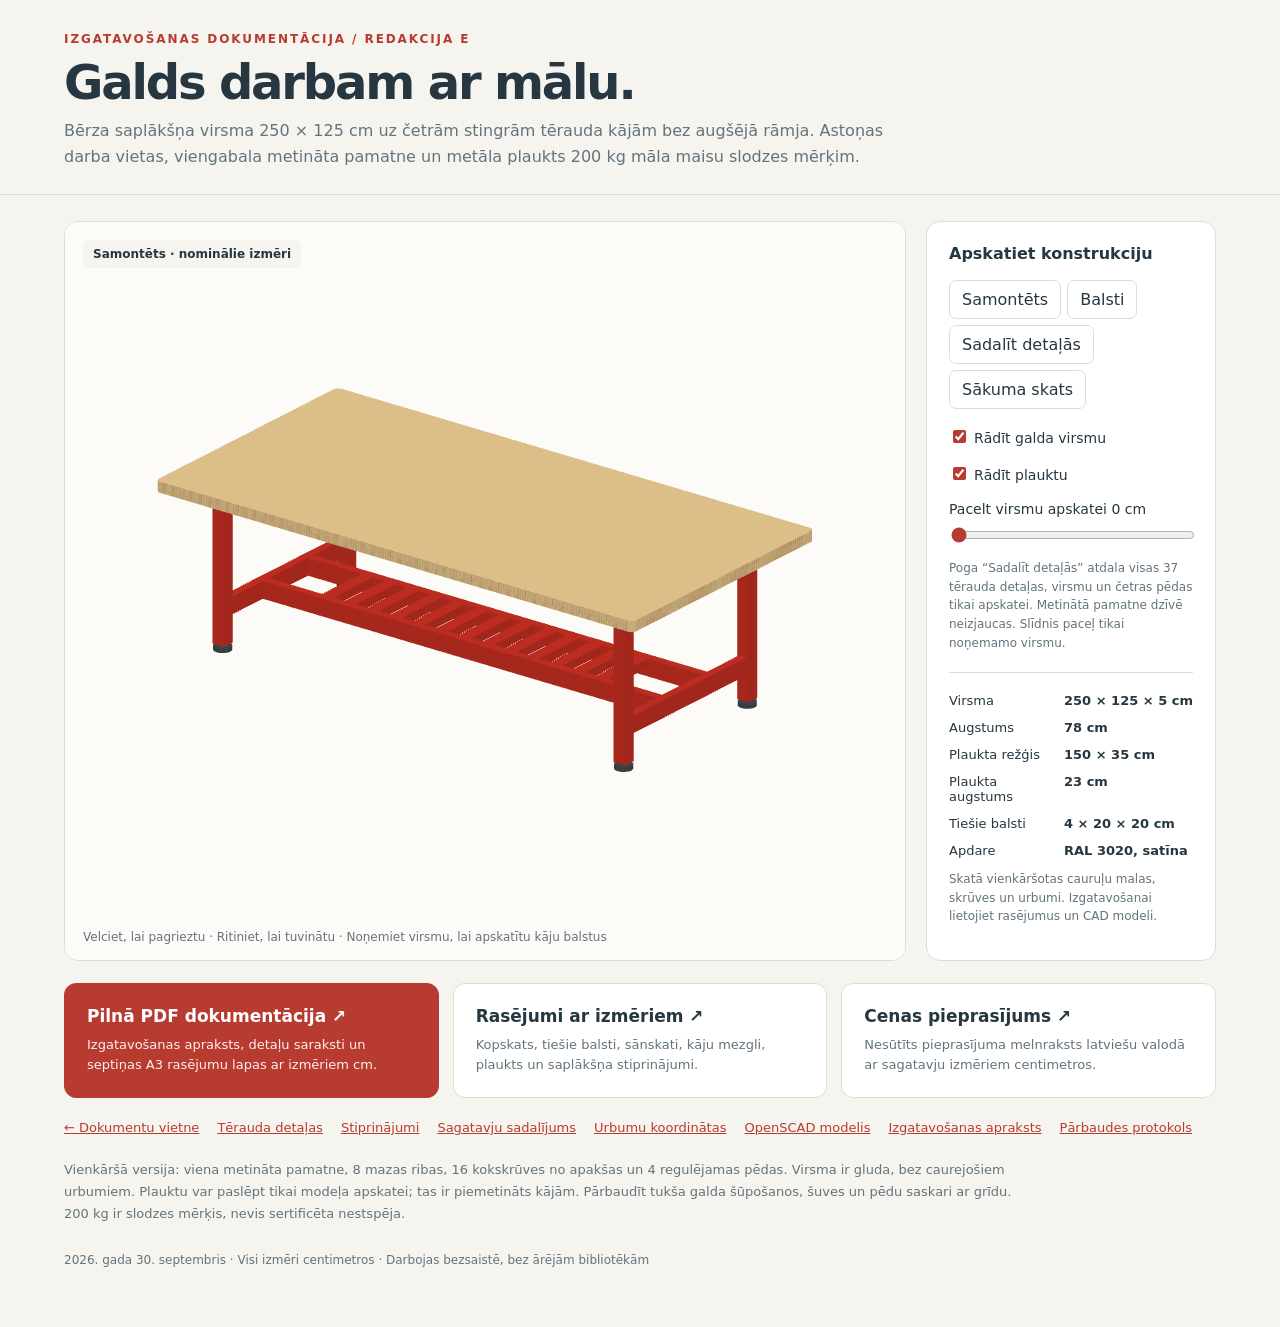
==== commit bafa5e86: "Merge exploded-parts view into simplified table design" ====
--- a/pottery-table/index.html
+++ b/pottery-table/index.html
@@ -10,14 +10,14 @@
 h1{font-weight:650;font-size:clamp(28px,4vw,48px);letter-spacing:-.045em;margin:8px 0}header p{color:var(--muted);margin:8px 0 0;max-width:850px;line-height:1.6}
 main{max-width:1440px;margin:auto;padding:26px 5vw 60px}.workspace{display:grid;grid-template-columns:minmax(0,1fr) 290px;gap:20px}.view{position:relative;background:#fff;border:1px solid var(--line);border-radius:14px;overflow:hidden;min-height:440px}
 canvas{display:block;position:absolute;inset:0;width:100%;height:100%;touch-action:none;cursor:grab}canvas:active{cursor:grabbing}.help{position:absolute;left:18px;bottom:16px;color:var(--muted);font-size:12px;pointer-events:none}.badge{position:absolute;z-index:1;left:18px;top:18px;font-size:12px;font-weight:650;background:#f6f4ee;padding:7px 10px;border-radius:6px}
-aside{border:1px solid var(--line);background:#fff;border-radius:14px;padding:22px}h2{font-size:16px;margin:0 0 17px}label{display:block;font-size:14px;margin:18px 0 8px}input[type=checkbox]{accent-color:var(--red);margin-right:8px}input[type=range]{width:100%;accent-color:var(--red)}button{font:inherit;border:1px solid var(--line);padding:9px 12px;border-radius:7px;color:var(--ink);background:#fff;cursor:pointer}button:hover{border-color:var(--red);color:var(--red)}.buttons{display:flex;gap:6px;flex-wrap:wrap}.details{padding-top:20px;margin-top:20px;border-top:1px solid var(--line);display:grid;grid-template-columns:1fr auto;gap:12px;font-size:13px}.details span:nth-child(2n){font-weight:650}.small{font-size:12px;color:var(--muted);line-height:1.55}.downloads{display:grid;grid-template-columns:repeat(3,1fr);gap:14px;margin:22px 0}.card{display:block;text-decoration:none;background:#fff;color:var(--ink);padding:22px;border:1px solid var(--line);border-radius:12px}.card:hover{border-color:var(--red)}.card strong{display:block;font-size:17px;margin-bottom:8px}.card span{font-size:13px;color:var(--muted);line-height:1.5}.primary{background:var(--red);color:white;border-color:var(--red)}.primary span{color:#fff0ec}.links{display:flex;gap:18px;flex-wrap:wrap;margin-top:20px;font-size:13px}a{color:var(--red)}.notice{max-width:970px;font-size:13px;line-height:1.7;color:var(--muted);margin-top:24px}.error{display:none;padding:25px;font-size:15px}footer{font-size:12px;color:var(--muted);margin-top:28px}
+aside{border:1px solid var(--line);background:#fff;border-radius:14px;padding:22px}h2{font-size:16px;margin:0 0 17px}label{display:block;font-size:14px;margin:18px 0 8px}input[type=checkbox]{accent-color:var(--red);margin-right:8px}input[type=range]{width:100%;accent-color:var(--red)}button{font:inherit;border:1px solid var(--line);padding:9px 12px;border-radius:7px;color:var(--ink);background:#fff;cursor:pointer}button:hover{border-color:var(--red);color:var(--red)}button[aria-pressed=true]{background:var(--red);border-color:var(--red);color:white}input:disabled{opacity:.4}.buttons{display:flex;gap:6px;flex-wrap:wrap}.details{padding-top:20px;margin-top:20px;border-top:1px solid var(--line);display:grid;grid-template-columns:1fr auto;gap:12px;font-size:13px}.details span:nth-child(2n){font-weight:650}.small{font-size:12px;color:var(--muted);line-height:1.55}.downloads{display:grid;grid-template-columns:repeat(3,1fr);gap:14px;margin:22px 0}.card{display:block;text-decoration:none;background:#fff;color:var(--ink);padding:22px;border:1px solid var(--line);border-radius:12px}.card:hover{border-color:var(--red)}.card strong{display:block;font-size:17px;margin-bottom:8px}.card span{font-size:13px;color:var(--muted);line-height:1.5}.primary{background:var(--red);color:white;border-color:var(--red)}.primary span{color:#fff0ec}.links{display:flex;gap:18px;flex-wrap:wrap;margin-top:20px;font-size:13px}a{color:var(--red)}.notice{max-width:970px;font-size:13px;line-height:1.7;color:var(--muted);margin-top:24px}.error{display:none;padding:25px;font-size:15px}footer{font-size:12px;color:var(--muted);margin-top:28px}
 @media(max-width:850px){.workspace{grid-template-columns:1fr}canvas{height:420px}.view{min-height:420px}.downloads{grid-template-columns:1fr}aside{padding:18px}.details{grid-template-columns:1fr auto}.help{font-size:10px}header{padding-top:24px}}
 @media print{header{padding:0}main{padding:10px 0}aside,.help,.downloads,.links{display:none}.workspace{display:block}.view{border:0}canvas{height:420px}.notice:after{content:' Izgatavošanai lietot PDF rasējumus.'}}
 </style>
 <header><div class="eyebrow">IZGATAVOŠANAS DOKUMENTĀCIJA / REDAKCIJA E</div><h1>Galds darbam ar mālu.</h1><p>Bērza saplākšņa virsma 250 × 125 cm uz četrām stingrām tērauda kājām bez augšējā rāmja. Astoņas darba vietas, viengabala metināta pamatne un metāla plaukts 200 kg māla maisu slodzes mērķim.</p></header>
 <main>
 <div class="workspace"><div class="view"><div class="badge" id="mode">Samontēts · nominālie izmēri</div><canvas id="canvas" aria-label="Interaktīvs keramikas galda trīsdimensiju modelis"></canvas><div id="error" class="error">Pārlūks neatbalsta šo 3D skatu. Atveriet zemāk pieejamos rasējumus.</div><div class="help">Velciet, lai pagrieztu · Ritiniet, lai tuvinātu · Noņemiet virsmu, lai apskatītu kāju balstus</div></div>
-<aside><h2>Apskatiet konstrukciju</h2><div class="buttons"><button id="assembled">Samontēts</button><button id="frame">Balsti</button><button id="reset">Sākuma skats</button></div><label><input type="checkbox" id="top" checked>Rādīt galda virsmu</label><label><input type="checkbox" id="shelf" checked>Rādīt plauktu</label><label for="explode">Pacelt virsmu apskatei <span id="expval">0</span> cm</label><input type="range" id="explode" min="0" max="24" value="0" step="1"><p class="small">Virsma ir noņemama. Kājas un plaukts ir sametināti kopā un neatdalās.</p><div class="details"><span>Virsma</span><span>250 × 125 × 5 cm</span><span>Augstums</span><span>78 cm</span><span>Plaukta režģis</span><span>150 × 35 cm</span><span>Plaukta augstums</span><span>23 cm</span><span>Tiešie balsti</span><span>4 × 20 × 20 cm</span><span>Apdare</span><span>RAL 3020, satīna</span></div><p class="small">Skatā vienkāršotas cauruļu malas, skrūves un urbumi. Izgatavošanai lietojiet rasējumus un CAD modeli.</p></aside></div>
+<aside><h2>Apskatiet konstrukciju</h2><div class="buttons"><button id="assembled">Samontēts</button><button id="frame">Balsti</button><button id="individual" aria-pressed="false">Sadalīt detaļās</button><button id="reset">Sākuma skats</button></div><label><input type="checkbox" id="top" checked>Rādīt galda virsmu</label><label><input type="checkbox" id="shelf" checked>Rādīt plauktu</label><label for="explode">Pacelt virsmu apskatei <span id="expval">0</span> cm</label><input type="range" id="explode" min="0" max="24" value="0" step="1"><p class="small">Poga “Sadalīt detaļās” atdala visas 37 tērauda detaļas, virsmu un četras pēdas tikai apskatei. Metinātā pamatne dzīvē neizjaucas. Slīdnis paceļ tikai noņemamo virsmu.</p><div class="details"><span>Virsma</span><span>250 × 125 × 5 cm</span><span>Augstums</span><span>78 cm</span><span>Plaukta režģis</span><span>150 × 35 cm</span><span>Plaukta augstums</span><span>23 cm</span><span>Tiešie balsti</span><span>4 × 20 × 20 cm</span><span>Apdare</span><span>RAL 3020, satīna</span></div><p class="small">Skatā vienkāršotas cauruļu malas, skrūves un urbumi. Izgatavošanai lietojiet rasējumus un CAD modeli.</p></aside></div>
 <div class="downloads"><a class="card primary" href="workshop-package.pdf"><strong>Pilnā PDF dokumentācija ↗</strong><span>Izgatavošanas apraksts, detaļu saraksti un septiņas A3 rasējumu lapas ar izmēriem cm.</span></a><a class="card" href="drawings.pdf"><strong>Rasējumi ar izmēriem ↗</strong><span>Kopskats, tiešie balsti, sānskati, kāju mezgli, plaukts un saplākšņa stiprinājumi.</span></a><a class="card" href="supplier-quote-lv.txt"><strong>Cenas pieprasījums ↗</strong><span>Nesūtīts pieprasījuma melnraksts latviešu valodā ar sagatavju izmēriem centimetros.</span></a></div>
 <div class="links"><a href="../index.html">← Dokumentu vietne</a><a href="cutting-list.csv">Tērauda detaļas</a><a href="hardware-list.csv">Stiprinājumi</a><a href="stock-cutting.csv">Sagatavju sadalījums</a><a href="drilling-coordinates.csv">Urbumu koordinātas</a><a href="model/table.scad">OpenSCAD modelis</a><a href="construction-guide.md">Izgatavošanas apraksts</a><a href="verification.md">Pārbaudes protokols</a></div>
 <p class="notice">Vienkāršā versija: viena metināta pamatne, 8 mazas ribas, 16 kokskrūves no apakšas un 4 regulējamas pēdas. Virsma ir gluda, bez caurejošiem urbumiem. Plauktu var paslēpt tikai modeļa apskatei; tas ir piemetināts kājām. Pārbaudīt tukša galda šūpošanos, šuves un pēdu saskari ar grīdu. 200 kg ir slodzes mērķis, nevis sertificēta nestspēja.</p><footer>2026. gada 30. septembris · Visi izmēri centimetros · Darbojas bezsaistē, bez ārējām bibliotēkām</footer>
@@ -28,29 +28,90 @@
 if(!gl){document.getElementById('error').style.display='block';cv.style.display='none';}
 else{
 const shader=(type,src)=>{const s=gl.createShader(type);gl.shaderSource(s,src);gl.compileShader(s);if(!gl.getShaderParameter(s,gl.COMPILE_STATUS))throw Error(gl.getShaderInfoLog(s));return s;};
-const program=gl.createProgram();gl.attachShader(program,shader(gl.VERTEX_SHADER,`attribute vec3 pos;attribute vec3 col;uniform vec3 right;uniform vec3 up;uniform vec3 toward;uniform vec2 factor;varying vec3 color;void main(){vec3 p=pos-vec3(125.,62.5,39.);gl_Position=vec4(dot(p,right)*factor.x,dot(p,up)*factor.y,-dot(p,toward)/650.,1.);color=col;}`));
+const program=gl.createProgram();gl.attachShader(program,shader(gl.VERTEX_SHADER,`attribute vec3 pos;attribute vec3 col;uniform vec3 right;uniform vec3 up;uniform vec3 toward;uniform vec2 factor;uniform vec3 center;uniform float depth;varying vec3 color;void main(){vec3 p=pos-center;gl_Position=vec4(dot(p,right)*factor.x,dot(p,up)*factor.y,-dot(p,toward)/depth,1.);color=col;}`));
 gl.attachShader(program,shader(gl.FRAGMENT_SHADER,`precision mediump float;varying vec3 color;void main(){gl_FragColor=vec4(color,1.);}`));gl.linkProgram(program);if(!gl.getProgramParameter(program,gl.LINK_STATUS))throw Error(gl.getProgramInfoLog(program));gl.useProgram(program);
 const buffer=gl.createBuffer();gl.bindBuffer(gl.ARRAY_BUFFER,buffer);const pa=gl.getAttribLocation(program,'pos'),ca=gl.getAttribLocation(program,'col');gl.enableVertexAttribArray(pa);gl.enableVertexAttribArray(ca);gl.vertexAttribPointer(pa,3,gl.FLOAT,false,24,0);gl.vertexAttribPointer(ca,3,gl.FLOAT,false,24,12);
-const uniforms={};for(const u of ['right','up','toward','factor'])uniforms[u]=gl.getUniformLocation(program,u);
+const uniforms={};for(const u of ['right','up','toward','factor','center','depth'])uniforms[u]=gl.getUniformLocation(program,u);
 gl.enable(gl.DEPTH_TEST);gl.disable(gl.CULL_FACE);gl.clearColor(.988,.985,.97,1);
-let yaw=-.92,elev=.40,zoom=1,drag=null,vertices=[];
-const top=document.getElementById('top'),shelf=document.getElementById('shelf'),explode=document.getElementById('explode');
+let yaw=-.92,elev=.40,zoom=1,drag=null,vertices=[],individual=false;
+let sceneCenter=[125,62.5,39],sceneBounds=null;const meshes=[];
+const top=document.getElementById('top'),shelf=document.getElementById('shelf'),explode=document.getElementById('explode'),individualButton=document.getElementById('individual');
 function face(v,color){let a=v[0],b=v[1],c=v[2],u=b.map((x,i)=>x-a[i]),w=c.map((x,i)=>x-a[i]);let n=[u[1]*w[2]-u[2]*w[1],u[2]*w[0]-u[0]*w[2],u[0]*w[1]-u[1]*w[0]],len=Math.hypot(...n)||1;n=n.map(x=>x/len);let light=.76+.24*Math.abs(n[0]*.3+n[1]*-.4+n[2]*.866);for(let j=1;j<v.length-1;j++)for(const p of [v[0],v[j],v[j+1]])vertices.push(...p,...color.map(x=>x*light));}
 function box(o,d,col){let[x,y,z]=o,[a,b,c]=d,v=[[x,y,z],[x+a,y,z],[x+a,y+b,z],[x,y+b,z],[x,y,z+c],[x+a,y,z+c],[x+a,y+b,z+c],[x,y+b,z+c]];for(const f of [[0,3,2,1],[4,5,6,7],[0,1,5,4],[1,2,6,5],[2,3,7,6],[3,0,4,7]])face(f.map(i=>v[i]),col);}
 function prism(poly,z,h,col){face(poly.map(([x,y])=>[x,y,z]),col);face(poly.map(([x,y])=>[x,y,z+h]).reverse(),col);for(let i=0;i<poly.length;i++){let a=poly[i],b=poly[(i+1)%poly.length];face([[...a,z],[...b,z],[...b,z+h],[...a,z+h]],col);}}
 function cylinder(cx,cy,z,r,h,col,n=32){let poly=[];for(let i=0;i<n;i++){let a=i/n*2*Math.PI;poly.push([cx+r*Math.cos(a),cy+r*Math.sin(a)]);}prism(poly,z,h,col);}
-function rebuild(){vertices=[];let e=+explode.value;document.getElementById('expval').textContent=e;document.getElementById('mode').textContent=e?'Virsma pacelta par '+e+' cm':top.checked?'Samontēts · nominālie izmēri':'Kāju galvas un plaukts';
-for(const p of PARTS){if(p.group==='shelf'&&!shelf.checked)continue;let dz=0;
-if(p.kind==='gusset'){let[cx,cy]=p.centre,a=p.side*Math.PI/2,v=[];for(const t of [-p.thickness/2,p.thickness/2])for(const[r,z]of[[3,p.top],[3+p.leg,p.top],[3,p.top-p.leg]])v.push([cx+r*Math.cos(a)-t*Math.sin(a),cy+r*Math.sin(a)+t*Math.cos(a),z+dz]);for(const f of[[0,1,2],[3,5,4],[0,3,4,1],[1,4,5,2],[2,5,3,0]])face(f.map(i=>v[i]),[.72,.16,.12]);}
-else box([p.origin[0],p.origin[1],p.origin[2]+dz],p.size,[.76,.18,.13]);}
-for(const[cx,cy]of[[20,20],[230,20],[20,105],[230,105]]){let dz=0;cylinder(cx,cy,dz,4,2,[.24,.28,.29]);cylinder(cx,cy,2+dz,.8,3,[.57,.59,.58],16);}
-if(top.checked){let poly=[];for(const[cx,cy,start]of[[247.5,122.5,0],[2.5,122.5,90],[2.5,2.5,180],[247.5,2.5,270]])for(let a=start;a<=start+90;a+=10)poly.push([cx+2.5*Math.cos(a*Math.PI/180),cy+2.5*Math.sin(a*Math.PI/180)]);prism(poly,73+e,5,[.89,.77,.55]);
-
-for(let z=73.3;z<77.9;z+=.45){box([2.5,0,z+e],[245,.08,.07],[.69,.52,.32]);box([0,2.5,z+e],[.08,120,.07],[.69,.52,.32]);box([2.5,124.92,z+e],[245,.08,.07],[.69,.52,.32]);box([249.92,2.5,z+e],[.08,120,.07],[.69,.52,.32]);}}
-gl.bufferData(gl.ARRAY_BUFFER,new Float32Array(vertices),gl.STATIC_DRAW);draw();}
-function draw(){let dpr=Math.min(devicePixelRatio||1,2),w=Math.round(cv.clientWidth*dpr),h=Math.round(cv.clientHeight*dpr);if(cv.width!==w||cv.height!==h){cv.width=w;cv.height=h;}gl.viewport(0,0,w,h);let co=Math.cos(yaw),si=Math.sin(yaw),ce=Math.cos(elev),se=Math.sin(elev);gl.uniform3f(uniforms.right,-si,co,0);gl.uniform3f(uniforms.up,-co*se,-si*se,ce);gl.uniform3f(uniforms.toward,co*ce,si*ce,se);let halfY=Math.max(120,175*h/w)/zoom;gl.uniform2f(uniforms.factor,1/(halfY*w/h),1/halfY);gl.clear(gl.COLOR_BUFFER_BIT|gl.DEPTH_BUFFER_BIT);gl.drawArrays(gl.TRIANGLES,0,vertices.length/6);}
+// Keep the fabrication geometry unchanged; only translate complete parts for the illustration.
+function addMesh(id,group,render){
+ vertices=[];render();const min=[Infinity,Infinity,Infinity],max=[-Infinity,-Infinity,-Infinity];
+ for(let i=0;i<vertices.length;i+=6)for(let a=0;a<3;a++){min[a]=Math.min(min[a],vertices[i+a]);max[a]=Math.max(max[a],vertices[i+a]);}
+ const center=min.map((v,a)=>(v+max[a])/2),size=min.map((v,a)=>max[a]-v);
+ meshes.push({id,group,data:vertices,min,max,center,size,offset:[0,0,0]});
+}
+for(const p of PARTS)addMesh(p.instance,p.group,()=>{
+ if(p.kind==='gusset'){let[cx,cy]=p.centre,a=p.side*Math.PI/2,v=[];for(const t of [-p.thickness/2,p.thickness/2])for(const[r,z]of[[3,p.top],[3+p.leg,p.top],[3,p.top-p.leg]])v.push([cx+r*Math.cos(a)-t*Math.sin(a),cy+r*Math.sin(a)+t*Math.cos(a),z]);for(const f of[[0,1,2],[3,5,4],[0,3,4,1],[1,4,5,2],[2,5,3,0]])face(f.map(i=>v[i]),[.72,.16,.12]);}
+ else box(p.origin,p.size,[.76,.18,.13]);
+});
+for(const [i,[cx,cy]]of [[20,20],[230,20],[20,105],[230,105]].entries())addMesh('FOOT-'+(i+1),'legs',()=>{
+ cylinder(cx,cy,0,4,2,[.24,.28,.29]);cylinder(cx,cy,2,.8,3,[.57,.59,.58],16);
+});
+addMesh('W01','top',()=>{
+ let poly=[];for(const[cx,cy,start]of[[247.5,122.5,0],[2.5,122.5,90],[2.5,2.5,180],[247.5,2.5,270]])for(let a=start;a<=start+90;a+=10)poly.push([cx+2.5*Math.cos(a*Math.PI/180),cy+2.5*Math.sin(a*Math.PI/180)]);prism(poly,73,5,[.89,.77,.55]);
+ for(let z=73.3;z<77.9;z+=.45){box([2.5,0,z],[245,.08,.07],[.69,.52,.32]);box([0,2.5,z],[.08,120,.07],[.69,.52,.32]);box([2.5,124.92,z],[245,.08,.07],[.69,.52,.32]);box([249.92,2.5,z],[.08,120,.07],[.69,.52,.32]);}
+});
+// Start with a radial exploded arrangement, then separate close neighbours.
+// This also opens a visible gap between thin plates that share the same axis.
+const spread=[1.5,1.8,2],anchor=[125,62.5,39],gap=8;
+const positions=meshes.map(m=>m.center.map((v,a)=>anchor[a]+(v-anchor[a])*spread[a]));
+for(let pass=0;pass<200;pass++){
+ let movement=0;
+ for(let i=0;i<meshes.length;i++)for(let j=i+1;j<meshes.length;j++){
+  const clear=positions[i].map((v,a)=>Math.abs(positions[j][a]-v)-(meshes[i].size[a]+meshes[j].size[a])/2);
+  const axis=clear.indexOf(Math.max(...clear));if(clear[axis]>=gap-.001)continue;
+  const shift=(gap-clear[axis])/2+.001,sign=positions[j][axis]>=positions[i][axis]?1:-1;
+  positions[i][axis]-=sign*shift;positions[j][axis]+=sign*shift;movement=Math.max(movement,shift);
+ }
+ if(movement<.001)break;
+}
+meshes.forEach((m,i)=>m.offset=positions[i].map((v,a)=>v-m.center[a]));
+function translation(m){
+ if(individual)return m.offset;
+ const e=+explode.value;return[0,0,m.group==='top'?e:0];
+}
+function visible(m){return(m.group!=='top'||top.checked)&&(m.group!=='shelf'||shelf.checked);}
+function rebuild(){
+ vertices=[];const e=+explode.value;document.getElementById('expval').textContent=e;
+ individualButton.setAttribute('aria-pressed',String(individual));explode.disabled=individual;
+ document.getElementById('mode').textContent=individual?'Sadalīts atsevišķās detaļās':e?'Virsma pacelta par '+e+' cm':top.checked?'Samontēts · nominālie izmēri':'Kāju galvas un plaukts';
+ const min=[Infinity,Infinity,Infinity],max=[-Infinity,-Infinity,-Infinity];
+ for(const m of meshes){if(!visible(m))continue;const offset=translation(m);
+  for(let i=0;i<m.data.length;i+=6){for(let a=0;a<3;a++){const value=m.data[i+a]+offset[a];vertices.push(value);min[a]=Math.min(min[a],value);max[a]=Math.max(max[a],value);}vertices.push(...m.data.slice(i+3,i+6));}
+ }
+ sceneBounds={min,max};sceneCenter=individual?min.map((v,a)=>(v+max[a])/2):[125,62.5,39];
+ gl.bufferData(gl.ARRAY_BUFFER,new Float32Array(vertices),gl.STATIC_DRAW);draw();
+}
+function draw(){
+ let dpr=Math.min(devicePixelRatio||1,2),w=Math.round(cv.clientWidth*dpr),h=Math.round(cv.clientHeight*dpr);if(!w||!h)return;
+ if(cv.width!==w||cv.height!==h){cv.width=w;cv.height=h;}gl.viewport(0,0,w,h);
+ let co=Math.cos(yaw),si=Math.sin(yaw),ce=Math.cos(elev),se=Math.sin(elev),right=[-si,co,0],up=[-co*se,-si*se,ce];
+ gl.uniform3fv(uniforms.right,right);gl.uniform3fv(uniforms.up,up);gl.uniform3f(uniforms.toward,co*ce,si*ce,se);gl.uniform3fv(uniforms.center,sceneCenter);
+ let halfY=Math.max(120,175*h/w)/zoom;
+ if(individual){
+  let rx=0,ry=0;for(let i=0;i<vertices.length;i+=6){let x=0,y=0;for(let a=0;a<3;a++){const v=vertices[i+a]-sceneCenter[a];x+=v*right[a];y+=v*up[a];}rx=Math.max(rx,Math.abs(x));ry=Math.max(ry,Math.abs(y));}
+  // Fit the entire exploded model, leaving room for the badge and gesture hint.
+  const roomX=Math.max(.5,1-40/cv.clientWidth),roomY=Math.max(.5,1-100/cv.clientHeight);
+  halfY=Math.max(rx/(w/h)/roomX,ry/roomY)/zoom;
+ }
+ gl.uniform1f(uniforms.depth,Math.max(650,...sceneBounds.max.map((v,a)=>(v-sceneBounds.min[a])*2)));
+ gl.uniform2f(uniforms.factor,1/(halfY*w/h),1/halfY);gl.clear(gl.COLOR_BUFFER_BIT|gl.DEPTH_BUFFER_BIT);gl.drawArrays(gl.TRIANGLES,0,vertices.length/6);
+}
 cv.addEventListener('pointerdown',e=>{drag=[e.clientX,e.clientY];cv.setPointerCapture(e.pointerId);});cv.addEventListener('pointermove',e=>{if(!drag)return;yaw-=(e.clientX-drag[0])*.008;elev=Math.max(.08,Math.min(1.45,elev+(e.clientY-drag[1])*.006));drag=[e.clientX,e.clientY];draw();});cv.addEventListener('pointerup',()=>drag=null);cv.addEventListener('pointercancel',()=>drag=null);cv.addEventListener('wheel',e=>{e.preventDefault();zoom=Math.max(.65,Math.min(2.2,zoom*Math.exp(-e.deltaY*.001)));draw();},{passive:false});
-for(const el of[top,shelf,explode])el.addEventListener('input',rebuild);document.getElementById('assembled').onclick=()=>{top.checked=true;shelf.checked=true;explode.value=0;rebuild();};document.getElementById('frame').onclick=()=>{top.checked=false;shelf.checked=true;explode.value=0;rebuild();};document.getElementById('reset').onclick=()=>{yaw=-.92;elev=.40;zoom=1;draw();};new ResizeObserver(draw).observe(cv);rebuild();window.tableViewer={parts:PARTS.length,redraw:draw};
+for(const el of[top,shelf,explode])el.addEventListener('input',rebuild);
+individualButton.onclick=()=>{individual=!individual;zoom=1;explode.value=0;if(individual){top.checked=true;shelf.checked=true;}rebuild();};
+document.getElementById('assembled').onclick=()=>{individual=false;zoom=1;top.checked=true;shelf.checked=true;explode.value=0;rebuild();};
+document.getElementById('frame').onclick=()=>{individual=false;zoom=1;top.checked=false;shelf.checked=true;explode.value=0;rebuild();};
+document.getElementById('reset').onclick=()=>{yaw=-.92;elev=.40;zoom=1;draw();};
+new ResizeObserver(draw).observe(cv);rebuild();
+window.tableViewer={parts:PARTS.length,redraw:draw,get mode(){return individual?'individual':'assembly';},get components(){return meshes.map(m=>({id:m.id,visible:visible(m),min:m.min.map((v,a)=>v+translation(m)[a]),max:m.max.map((v,a)=>v+translation(m)[a])}));}};
 }
 </script>
 </html>
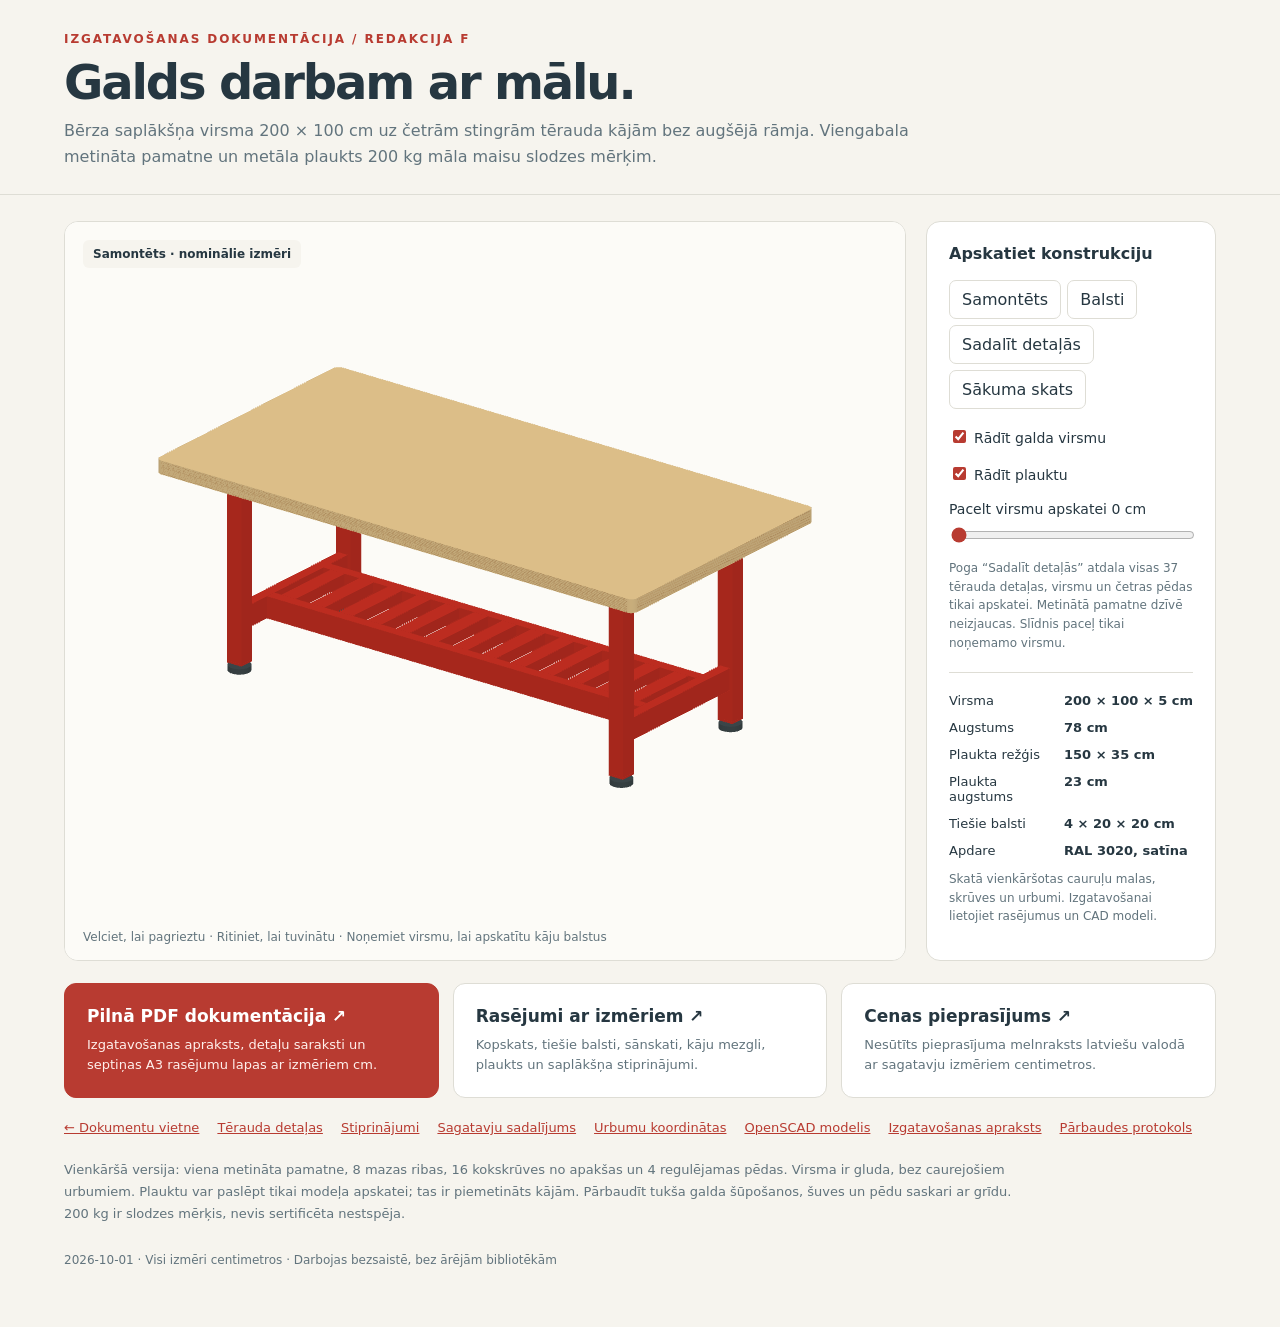
==== commit a5096cd4: "smaller" ====
--- a/pottery-table/index.html
+++ b/pottery-table/index.html
@@ -14,16 +14,18 @@
 @media(max-width:850px){.workspace{grid-template-columns:1fr}canvas{height:420px}.view{min-height:420px}.downloads{grid-template-columns:1fr}aside{padding:18px}.details{grid-template-columns:1fr auto}.help{font-size:10px}header{padding-top:24px}}
 @media print{header{padding:0}main{padding:10px 0}aside,.help,.downloads,.links{display:none}.workspace{display:block}.view{border:0}canvas{height:420px}.notice:after{content:' Izgatavošanai lietot PDF rasējumus.'}}
 </style>
-<header><div class="eyebrow">IZGATAVOŠANAS DOKUMENTĀCIJA / REDAKCIJA E</div><h1>Galds darbam ar mālu.</h1><p>Bērza saplākšņa virsma 250 × 125 cm uz četrām stingrām tērauda kājām bez augšējā rāmja. Astoņas darba vietas, viengabala metināta pamatne un metāla plaukts 200 kg māla maisu slodzes mērķim.</p></header>
+<header><div class="eyebrow">IZGATAVOŠANAS DOKUMENTĀCIJA / REDAKCIJA F</div><h1>Galds darbam ar mālu.</h1><p>Bērza saplākšņa virsma 200 × 100 cm uz četrām stingrām tērauda kājām bez augšējā rāmja. Viengabala metināta pamatne un metāla plaukts 200 kg māla maisu slodzes mērķim.</p></header>
 <main>
 <div class="workspace"><div class="view"><div class="badge" id="mode">Samontēts · nominālie izmēri</div><canvas id="canvas" aria-label="Interaktīvs keramikas galda trīsdimensiju modelis"></canvas><div id="error" class="error">Pārlūks neatbalsta šo 3D skatu. Atveriet zemāk pieejamos rasējumus.</div><div class="help">Velciet, lai pagrieztu · Ritiniet, lai tuvinātu · Noņemiet virsmu, lai apskatītu kāju balstus</div></div>
-<aside><h2>Apskatiet konstrukciju</h2><div class="buttons"><button id="assembled">Samontēts</button><button id="frame">Balsti</button><button id="individual" aria-pressed="false">Sadalīt detaļās</button><button id="reset">Sākuma skats</button></div><label><input type="checkbox" id="top" checked>Rādīt galda virsmu</label><label><input type="checkbox" id="shelf" checked>Rādīt plauktu</label><label for="explode">Pacelt virsmu apskatei <span id="expval">0</span> cm</label><input type="range" id="explode" min="0" max="24" value="0" step="1"><p class="small">Poga “Sadalīt detaļās” atdala visas 37 tērauda detaļas, virsmu un četras pēdas tikai apskatei. Metinātā pamatne dzīvē neizjaucas. Slīdnis paceļ tikai noņemamo virsmu.</p><div class="details"><span>Virsma</span><span>250 × 125 × 5 cm</span><span>Augstums</span><span>78 cm</span><span>Plaukta režģis</span><span>150 × 35 cm</span><span>Plaukta augstums</span><span>23 cm</span><span>Tiešie balsti</span><span>4 × 20 × 20 cm</span><span>Apdare</span><span>RAL 3020, satīna</span></div><p class="small">Skatā vienkāršotas cauruļu malas, skrūves un urbumi. Izgatavošanai lietojiet rasējumus un CAD modeli.</p></aside></div>
+<aside><h2>Apskatiet konstrukciju</h2><div class="buttons"><button id="assembled">Samontēts</button><button id="frame">Balsti</button><button id="individual" aria-pressed="false">Sadalīt detaļās</button><button id="reset">Sākuma skats</button></div><label><input type="checkbox" id="top" checked>Rādīt galda virsmu</label><label><input type="checkbox" id="shelf" checked>Rādīt plauktu</label><label for="explode">Pacelt virsmu apskatei <span id="expval">0</span> cm</label><input type="range" id="explode" min="0" max="24" value="0" step="1"><p class="small">Poga “Sadalīt detaļās” atdala visas 37 tērauda detaļas, virsmu un četras pēdas tikai apskatei. Metinātā pamatne dzīvē neizjaucas. Slīdnis paceļ tikai noņemamo virsmu.</p><div class="details"><span>Virsma</span><span>200 × 100 × 5 cm</span><span>Augstums</span><span>78 cm</span><span>Plaukta režģis</span><span>150 × 35 cm</span><span>Plaukta augstums</span><span>23 cm</span><span>Tiešie balsti</span><span>4 × 20 × 20 cm</span><span>Apdare</span><span>RAL 3020, satīna</span></div><p class="small">Skatā vienkāršotas cauruļu malas, skrūves un urbumi. Izgatavošanai lietojiet rasējumus un CAD modeli.</p></aside></div>
 <div class="downloads"><a class="card primary" href="workshop-package.pdf"><strong>Pilnā PDF dokumentācija ↗</strong><span>Izgatavošanas apraksts, detaļu saraksti un septiņas A3 rasējumu lapas ar izmēriem cm.</span></a><a class="card" href="drawings.pdf"><strong>Rasējumi ar izmēriem ↗</strong><span>Kopskats, tiešie balsti, sānskati, kāju mezgli, plaukts un saplākšņa stiprinājumi.</span></a><a class="card" href="supplier-quote-lv.txt"><strong>Cenas pieprasījums ↗</strong><span>Nesūtīts pieprasījuma melnraksts latviešu valodā ar sagatavju izmēriem centimetros.</span></a></div>
 <div class="links"><a href="../index.html">← Dokumentu vietne</a><a href="cutting-list.csv">Tērauda detaļas</a><a href="hardware-list.csv">Stiprinājumi</a><a href="stock-cutting.csv">Sagatavju sadalījums</a><a href="drilling-coordinates.csv">Urbumu koordinātas</a><a href="model/table.scad">OpenSCAD modelis</a><a href="construction-guide.md">Izgatavošanas apraksts</a><a href="verification.md">Pārbaudes protokols</a></div>
-<p class="notice">Vienkāršā versija: viena metināta pamatne, 8 mazas ribas, 16 kokskrūves no apakšas un 4 regulējamas pēdas. Virsma ir gluda, bez caurejošiem urbumiem. Plauktu var paslēpt tikai modeļa apskatei; tas ir piemetināts kājām. Pārbaudīt tukša galda šūpošanos, šuves un pēdu saskari ar grīdu. 200 kg ir slodzes mērķis, nevis sertificēta nestspēja.</p><footer>2026. gada 30. septembris · Visi izmēri centimetros · Darbojas bezsaistē, bez ārējām bibliotēkām</footer>
+<p class="notice">Vienkāršā versija: viena metināta pamatne, 8 mazas ribas, 16 kokskrūves no apakšas un 4 regulējamas pēdas. Virsma ir gluda, bez caurejošiem urbumiem. Plauktu var paslēpt tikai modeļa apskatei; tas ir piemetināts kājām. Pārbaudīt tukša galda šūpošanos, šuves un pēdu saskari ar grīdu. 200 kg ir slodzes mērķis, nevis sertificēta nestspēja.</p><footer>2026-10-01 · Visi izmēri centimetros · Darbojas bezsaistē, bez ārējām bibliotēkām</footer>
 </main>
 <script>
-const PARTS=[{"mark":"P01","instance":"P01-1","origin":[10,10,72.2],"size":[20,20,0.8],"group":"legs","kind":"plate","axis":null,"wall":0,"holes":[{"x":13,"y":13,"z":72.2,"d":0.9,"depth":0.8,"axis":"z","purpose":"Kokskr\u016bves caurums"},{"x":13,"y":27,"z":72.2,"d":0.9,"depth":0.8,"axis":"z","purpose":"Kokskr\u016bves caurums"},{"x":27,"y":13,"z":72.2,"d":0.9,"depth":0.8,"axis":"z","purpose":"Kokskr\u016bves caurums"},{"x":27,"y":27,"z":72.2,"d":0.9,"depth":0.8,"axis":"z","purpose":"Kokskr\u016bves caurums"}],"slots":[]},{"mark":"L01","instance":"L01-1","origin":[17,17,3.8],"size":[6,6,68.4],"group":"legs","kind":"tube","axis":"z","wall":0.3,"holes":[],"slots":[]},{"mark":"P02","instance":"P02-1","origin":[17,17,3],"size":[6,6,0.8],"group":"legs","kind":"plate","axis":null,"wall":0,"holes":[{"x":20,"y":20,"z":3,"d":1.8,"depth":0.8,"axis":"z","purpose":"skr\u016bves caurums"}],"slots":[]},{"mark":"P05","instance":"P05-1-1","kind":"gusset","group":"legs","centre":[20,20],"side":0,"top":72.2,"leg":6,"thickness":0.6},{"mark":"P05","instance":"P05-1-2","kind":"gusset","group":"legs","centre":[20,20],"side":1,"top":72.2,"leg":6,"thickness":0.6},{"mark":"P01","instance":"P01-2","origin":[220,10,72.2],"size":[20,20,0.8],"group":"legs","kind":"plate","axis":null,"wall":0,"holes":[{"x":223,"y":13,"z":72.2,"d":0.9,"depth":0.8,"axis":"z","purpose":"Kokskr\u016bves caurums"},{"x":223,"y":27,"z":72.2,"d":0.9,"depth":0.8,"axis":"z","purpose":"Kokskr\u016bves caurums"},{"x":237,"y":13,"z":72.2,"d":0.9,"depth":0.8,"axis":"z","purpose":"Kokskr\u016bves caurums"},{"x":237,"y":27,"z":72.2,"d":0.9,"depth":0.8,"axis":"z","purpose":"Kokskr\u016bves caurums"}],"slots":[]},{"mark":"L01","instance":"L01-2","origin":[227,17,3.8],"size":[6,6,68.4],"group":"legs","kind":"tube","axis":"z","wall":0.3,"holes":[],"slots":[]},{"mark":"P02","instance":"P02-2","origin":[227,17,3],"size":[6,6,0.8],"group":"legs","kind":"plate","axis":null,"wall":0,"holes":[{"x":230,"y":20,"z":3,"d":1.8,"depth":0.8,"axis":"z","purpose":"skr\u016bves caurums"}],"slots":[]},{"mark":"P05","instance":"P05-2-3","kind":"gusset","group":"legs","centre":[230,20],"side":2,"top":72.2,"leg":6,"thickness":0.6},{"mark":"P05","instance":"P05-2-2","kind":"gusset","group":"legs","centre":[230,20],"side":1,"top":72.2,"leg":6,"thickness":0.6},{"mark":"P01","instance":"P01-3","origin":[10,95,72.2],"size":[20,20,0.8],"group":"legs","kind":"plate","axis":null,"wall":0,"holes":[{"x":13,"y":98,"z":72.2,"d":0.9,"depth":0.8,"axis":"z","purpose":"Kokskr\u016bves caurums"},{"x":13,"y":112,"z":72.2,"d":0.9,"depth":0.8,"axis":"z","purpose":"Kokskr\u016bves caurums"},{"x":27,"y":98,"z":72.2,"d":0.9,"depth":0.8,"axis":"z","purpose":"Kokskr\u016bves caurums"},{"x":27,"y":112,"z":72.2,"d":0.9,"depth":0.8,"axis":"z","purpose":"Kokskr\u016bves caurums"}],"slots":[]},{"mark":"L01","instance":"L01-3","origin":[17,102,3.8],"size":[6,6,68.4],"group":"legs","kind":"tube","axis":"z","wall":0.3,"holes":[],"slots":[]},{"mark":"P02","instance":"P02-3","origin":[17,102,3],"size":[6,6,0.8],"group":"legs","kind":"plate","axis":null,"wall":0,"holes":[{"x":20,"y":105,"z":3,"d":1.8,"depth":0.8,"axis":"z","purpose":"skr\u016bves caurums"}],"slots":[]},{"mark":"P05","instance":"P05-3-1","kind":"gusset","group":"legs","centre":[20,105],"side":0,"top":72.2,"leg":6,"thickness":0.6},{"mark":"P05","instance":"P05-3-4","kind":"gusset","group":"legs","centre":[20,105],"side":3,"top":72.2,"leg":6,"thickness":0.6},{"mark":"P01","instance":"P01-4","origin":[220,95,72.2],"size":[20,20,0.8],"group":"legs","kind":"plate","axis":null,"wall":0,"holes":[{"x":223,"y":98,"z":72.2,"d":0.9,"depth":0.8,"axis":"z","purpose":"Kokskr\u016bves caurums"},{"x":223,"y":112,"z":72.2,"d":0.9,"depth":0.8,"axis":"z","purpose":"Kokskr\u016bves caurums"},{"x":237,"y":98,"z":72.2,"d":0.9,"depth":0.8,"axis":"z","purpose":"Kokskr\u016bves caurums"},{"x":237,"y":112,"z":72.2,"d":0.9,"depth":0.8,"axis":"z","purpose":"Kokskr\u016bves caurums"}],"slots":[]},{"mark":"L01","instance":"L01-4","origin":[227,102,3.8],"size":[6,6,68.4],"group":"legs","kind":"tube","axis":"z","wall":0.3,"holes":[],"slots":[]},{"mark":"P02","instance":"P02-4","origin":[227,102,3],"size":[6,6,0.8],"group":"legs","kind":"plate","axis":null,"wall":0,"holes":[{"x":230,"y":105,"z":3,"d":1.8,"depth":0.8,"axis":"z","purpose":"skr\u016bves caurums"}],"slots":[]},{"mark":"P05","instance":"P05-4-3","kind":"gusset","group":"legs","centre":[230,105],"side":2,"top":72.2,"leg":6,"thickness":0.6},{"mark":"P05","instance":"P05-4-4","kind":"gusset","group":"legs","centre":[230,105],"side":3,"top":72.2,"leg":6,"thickness":0.6},{"mark":"S01","instance":"S01-1","origin":[22,45,15],"size":[206,4,8],"group":"shelf","kind":"tube","axis":"x","wall":0.3,"holes":[{"x":125,"y":47,"z":15,"d":0.6,"depth":0.3,"axis":"z","purpose":"ventil\u0101cija"}],"slots":[]},{"mark":"S01","instance":"S01-2","origin":[22,76,15],"size":[206,4,8],"group":"shelf","kind":"tube","axis":"x","wall":0.3,"holes":[{"x":125,"y":78,"z":15,"d":0.6,"depth":0.3,"axis":"z","purpose":"ventil\u0101cija"}],"slots":[]},{"mark":"S02","instance":"S02-1","origin":[18,23,15],"size":[4,79,8],"group":"shelf","kind":"tube","axis":"y","wall":0.3,"holes":[{"x":20,"y":62.5,"z":15,"d":0.6,"depth":0.3,"axis":"z","purpose":"ventil\u0101cija"}],"slots":[]},{"mark":"S02","instance":"S02-2","origin":[228,23,15],"size":[4,79,8],"group":"shelf","kind":"tube","axis":"y","wall":0.3,"holes":[{"x":230,"y":62.5,"z":15,"d":0.6,"depth":0.3,"axis":"z","purpose":"ventil\u0101cija"}],"slots":[]},{"mark":"S03","instance":"S03-1","origin":[50,49,19],"size":[6,27,4],"group":"shelf","kind":"tube","axis":"y","wall":0.3,"holes":[{"x":53,"y":62.5,"z":19,"d":0.6,"depth":0.3,"axis":"z","purpose":"ventil\u0101cija"}],"slots":[]},{"mark":"S03","instance":"S03-2","origin":[62,49,19],"size":[6,27,4],"group":"shelf","kind":"tube","axis":"y","wall":0.3,"holes":[{"x":65,"y":62.5,"z":19,"d":0.6,"depth":0.3,"axis":"z","purpose":"ventil\u0101cija"}],"slots":[]},{"mark":"S03","instance":"S03-3","origin":[74,49,19],"size":[6,27,4],"group":"shelf","kind":"tube","axis":"y","wall":0.3,"holes":[{"x":77,"y":62.5,"z":19,"d":0.6,"depth":0.3,"axis":"z","purpose":"ventil\u0101cija"}],"slots":[]},{"mark":"S03","instance":"S03-4","origin":[86,49,19],"size":[6,27,4],"group":"shelf","kind":"tube","axis":"y","wall":0.3,"holes":[{"x":89,"y":62.5,"z":19,"d":0.6,"depth":0.3,"axis":"z","purpose":"ventil\u0101cija"}],"slots":[]},{"mark":"S03","instance":"S03-5","origin":[98,49,19],"size":[6,27,4],"group":"shelf","kind":"tube","axis":"y","wall":0.3,"holes":[{"x":101,"y":62.5,"z":19,"d":0.6,"depth":0.3,"axis":"z","purpose":"ventil\u0101cija"}],"slots":[]},{"mark":"S03","instance":"S03-6","origin":[110,49,19],"size":[6,27,4],"group":"shelf","kind":"tube","axis":"y","wall":0.3,"holes":[{"x":113,"y":62.5,"z":19,"d":0.6,"depth":0.3,"axis":"z","purpose":"ventil\u0101cija"}],"slots":[]},{"mark":"S03","instance":"S03-7","origin":[122,49,19],"size":[6,27,4],"group":"shelf","kind":"tube","axis":"y","wall":0.3,"holes":[{"x":125,"y":62.5,"z":19,"d":0.6,"depth":0.3,"axis":"z","purpose":"ventil\u0101cija"}],"slots":[]},{"mark":"S03","instance":"S03-8","origin":[134,49,19],"size":[6,27,4],"group":"shelf","kind":"tube","axis":"y","wall":0.3,"holes":[{"x":137,"y":62.5,"z":19,"d":0.6,"depth":0.3,"axis":"z","purpose":"ventil\u0101cija"}],"slots":[]},{"mark":"S03","instance":"S03-9","origin":[146,49,19],"size":[6,27,4],"group":"shelf","kind":"tube","axis":"y","wall":0.3,"holes":[{"x":149,"y":62.5,"z":19,"d":0.6,"depth":0.3,"axis":"z","purpose":"ventil\u0101cija"}],"slots":[]},{"mark":"S03","instance":"S03-10","origin":[158,49,19],"size":[6,27,4],"group":"shelf","kind":"tube","axis":"y","wall":0.3,"holes":[{"x":161,"y":62.5,"z":19,"d":0.6,"depth":0.3,"axis":"z","purpose":"ventil\u0101cija"}],"slots":[]},{"mark":"S03","instance":"S03-11","origin":[170,49,19],"size":[6,27,4],"group":"shelf","kind":"tube","axis":"y","wall":0.3,"holes":[{"x":173,"y":62.5,"z":19,"d":0.6,"depth":0.3,"axis":"z","purpose":"ventil\u0101cija"}],"slots":[]},{"mark":"S03","instance":"S03-12","origin":[182,49,19],"size":[6,27,4],"group":"shelf","kind":"tube","axis":"y","wall":0.3,"holes":[{"x":185,"y":62.5,"z":19,"d":0.6,"depth":0.3,"axis":"z","purpose":"ventil\u0101cija"}],"slots":[]},{"mark":"S03","instance":"S03-13","origin":[194,49,19],"size":[6,27,4],"group":"shelf","kind":"tube","axis":"y","wall":0.3,"holes":[{"x":197,"y":62.5,"z":19,"d":0.6,"depth":0.3,"axis":"z","purpose":"ventil\u0101cija"}],"slots":[]}];
+const PARTS=[{"mark":"P01","instance":"P01-1","origin":[10,10,72.2],"size":[20,20,0.8],"group":"legs","kind":"plate","axis":null,"wall":0,"holes":[{"x":13,"y":13,"z":72.2,"d":0.9,"depth":0.8,"axis":"z","purpose":"Kokskr\u016bves caurums"},{"x":13,"y":27,"z":72.2,"d":0.9,"depth":0.8,"axis":"z","purpose":"Kokskr\u016bves caurums"},{"x":27,"y":13,"z":72.2,"d":0.9,"depth":0.8,"axis":"z","purpose":"Kokskr\u016bves caurums"},{"x":27,"y":27,"z":72.2,"d":0.9,"depth":0.8,"axis":"z","purpose":"Kokskr\u016bves caurums"}],"slots":[]},{"mark":"L01","instance":"L01-1","origin":[17,17,3.8],"size":[6,6,68.4],"group":"legs","kind":"tube","axis":"z","wall":0.3,"holes":[],"slots":[]},{"mark":"P02","instance":"P02-1","origin":[17,17,3],"size":[6,6,0.8],"group":"legs","kind":"plate","axis":null,"wall":0,"holes":[{"x":20,"y":20,"z":3,"d":1.8,"depth":0.8,"axis":"z","purpose":"skr\u016bves caurums"}],"slots":[]},{"mark":"P05","instance":"P05-1-1","kind":"gusset","group":"legs","centre":[20,20],"side":0,"top":72.2,"leg":6,"thickness":0.6},{"mark":"P05","instance":"P05-1-2","kind":"gusset","group":"legs","centre":[20,20],"side":1,"top":72.2,"leg":6,"thickness":0.6},{"mark":"P01","instance":"P01-2","origin":[170,10,72.2],"size":[20,20,0.8],"group":"legs","kind":"plate","axis":null,"wall":0,"holes":[{"x":173,"y":13,"z":72.2,"d":0.9,"depth":0.8,"axis":"z","purpose":"Kokskr\u016bves caurums"},{"x":173,"y":27,"z":72.2,"d":0.9,"depth":0.8,"axis":"z","purpose":"Kokskr\u016bves caurums"},{"x":187,"y":13,"z":72.2,"d":0.9,"depth":0.8,"axis":"z","purpose":"Kokskr\u016bves caurums"},{"x":187,"y":27,"z":72.2,"d":0.9,"depth":0.8,"axis":"z","purpose":"Kokskr\u016bves caurums"}],"slots":[]},{"mark":"L01","instance":"L01-2","origin":[177,17,3.8],"size":[6,6,68.4],"group":"legs","kind":"tube","axis":"z","wall":0.3,"holes":[],"slots":[]},{"mark":"P02","instance":"P02-2","origin":[177,17,3],"size":[6,6,0.8],"group":"legs","kind":"plate","axis":null,"wall":0,"holes":[{"x":180,"y":20,"z":3,"d":1.8,"depth":0.8,"axis":"z","purpose":"skr\u016bves caurums"}],"slots":[]},{"mark":"P05","instance":"P05-2-3","kind":"gusset","group":"legs","centre":[180,20],"side":2,"top":72.2,"leg":6,"thickness":0.6},{"mark":"P05","instance":"P05-2-2","kind":"gusset","group":"legs","centre":[180,20],"side":1,"top":72.2,"leg":6,"thickness":0.6},{"mark":"P01","instance":"P01-3","origin":[10,70,72.2],"size":[20,20,0.8],"group":"legs","kind":"plate","axis":null,"wall":0,"holes":[{"x":13,"y":73,"z":72.2,"d":0.9,"depth":0.8,"axis":"z","purpose":"Kokskr\u016bves caurums"},{"x":13,"y":87,"z":72.2,"d":0.9,"depth":0.8,"axis":"z","purpose":"Kokskr\u016bves caurums"},{"x":27,"y":73,"z":72.2,"d":0.9,"depth":0.8,"axis":"z","purpose":"Kokskr\u016bves caurums"},{"x":27,"y":87,"z":72.2,"d":0.9,"depth":0.8,"axis":"z","purpose":"Kokskr\u016bves caurums"}],"slots":[]},{"mark":"L01","instance":"L01-3","origin":[17,77,3.8],"size":[6,6,68.4],"group":"legs","kind":"tube","axis":"z","wall":0.3,"holes":[],"slots":[]},{"mark":"P02","instance":"P02-3","origin":[17,77,3],"size":[6,6,0.8],"group":"legs","kind":"plate","axis":null,"wall":0,"holes":[{"x":20,"y":80,"z":3,"d":1.8,"depth":0.8,"axis":"z","purpose":"skr\u016bves caurums"}],"slots":[]},{"mark":"P05","instance":"P05-3-1","kind":"gusset","group":"legs","centre":[20,80],"side":0,"top":72.2,"leg":6,"thickness":0.6},{"mark":"P05","instance":"P05-3-4","kind":"gusset","group":"legs","centre":[20,80],"side":3,"top":72.2,"leg":6,"thickness":0.6},{"mark":"P01","instance":"P01-4","origin":[170,70,72.2],"size":[20,20,0.8],"group":"legs","kind":"plate","axis":null,"wall":0,"holes":[{"x":173,"y":73,"z":72.2,"d":0.9,"depth":0.8,"axis":"z","purpose":"Kokskr\u016bves caurums"},{"x":173,"y":87,"z":72.2,"d":0.9,"depth":0.8,"axis":"z","purpose":"Kokskr\u016bves caurums"},{"x":187,"y":73,"z":72.2,"d":0.9,"depth":0.8,"axis":"z","purpose":"Kokskr\u016bves caurums"},{"x":187,"y":87,"z":72.2,"d":0.9,"depth":0.8,"axis":"z","purpose":"Kokskr\u016bves caurums"}],"slots":[]},{"mark":"L01","instance":"L01-4","origin":[177,77,3.8],"size":[6,6,68.4],"group":"legs","kind":"tube","axis":"z","wall":0.3,"holes":[],"slots":[]},{"mark":"P02","instance":"P02-4","origin":[177,77,3],"size":[6,6,0.8],"group":"legs","kind":"plate","axis":null,"wall":0,"holes":[{"x":180,"y":80,"z":3,"d":1.8,"depth":0.8,"axis":"z","purpose":"skr\u016bves caurums"}],"slots":[]},{"mark":"P05","instance":"P05-4-3","kind":"gusset","group":"legs","centre":[180,80],"side":2,"top":72.2,"leg":6,"thickness":0.6},{"mark":"P05","instance":"P05-4-4","kind":"gusset","group":"legs","centre":[180,80],"side":3,"top":72.2,"leg":6,"thickness":0.6},{"mark":"S01","instance":"S01-1","origin":[22,32.5,15],"size":[156,4,8],"group":"shelf","kind":"tube","axis":"x","wall":0.3,"holes":[{"x":100.0,"y":34.5,"z":15,"d":0.6,"depth":0.3,"axis":"z","purpose":"ventil\u0101cija"}],"slots":[]},{"mark":"S01","instance":"S01-2","origin":[22,63.5,15],"size":[156,4,8],"group":"shelf","kind":"tube","axis":"x","wall":0.3,"holes":[{"x":100.0,"y":65.5,"z":15,"d":0.6,"depth":0.3,"axis":"z","purpose":"ventil\u0101cija"}],"slots":[]},{"mark":"S02","instance":"S02-1","origin":[18,23,15],"size":[4,54,8],"group":"shelf","kind":"tube","axis":"y","wall":0.3,"holes":[{"x":20,"y":50.0,"z":15,"d":0.6,"depth":0.3,"axis":"z","purpose":"ventil\u0101cija"}],"slots":[]},{"mark":"S02","instance":"S02-2","origin":[178,23,15],"size":[4,54,8],"group":"shelf","kind":"tube","axis":"y","wall":0.3,"holes":[{"x":180,"y":50.0,"z":15,"d":0.6,"depth":0.3,"axis":"z","purpose":"ventil\u0101cija"}],"slots":[]},{"mark":"S03","instance":"S03-1","origin":[25.0,36.5,19],"size":[6,27,4],"group":"shelf","kind":"tube","axis":"y","wall":0.3,"holes":[{"x":28.0,"y":50.0,"z":19,"d":0.6,"depth":0.3,"axis":"z","purpose":"ventil\u0101cija"}],"slots":[]},{"mark":"S03","instance":"S03-2","origin":[37.0,36.5,19],"size":[6,27,4],"group":"shelf","kind":"tube","axis":"y","wall":0.3,"holes":[{"x":40.0,"y":50.0,"z":19,"d":0.6,"depth":0.3,"axis":"z","purpose":"ventil\u0101cija"}],"slots":[]},{"mark":"S03","instance":"S03-3","origin":[49.0,36.5,19],"size":[6,27,4],"group":"shelf","kind":"tube","axis":"y","wall":0.3,"holes":[{"x":52.0,"y":50.0,"z":19,"d":0.6,"depth":0.3,"axis":"z","purpose":"ventil\u0101cija"}],"slots":[]},{"mark":"S03","instance":"S03-4","origin":[61.0,36.5,19],"size":[6,27,4],"group":"shelf","kind":"tube","axis":"y","wall":0.3,"holes":[{"x":64.0,"y":50.0,"z":19,"d":0.6,"depth":0.3,"axis":"z","purpose":"ventil\u0101cija"}],"slots":[]},{"mark":"S03","instance":"S03-5","origin":[73.0,36.5,19],"size":[6,27,4],"group":"shelf","kind":"tube","axis":"y","wall":0.3,"holes":[{"x":76.0,"y":50.0,"z":19,"d":0.6,"depth":0.3,"axis":"z","purpose":"ventil\u0101cija"}],"slots":[]},{"mark":"S03","instance":"S03-6","origin":[85.0,36.5,19],"size":[6,27,4],"group":"shelf","kind":"tube","axis":"y","wall":0.3,"holes":[{"x":88.0,"y":50.0,"z":19,"d":0.6,"depth":0.3,"axis":"z","purpose":"ventil\u0101cija"}],"slots":[]},{"mark":"S03","instance":"S03-7","origin":[97.0,36.5,19],"size":[6,27,4],"group":"shelf","kind":"tube","axis":"y","wall":0.3,"holes":[{"x":100.0,"y":50.0,"z":19,"d":0.6,"depth":0.3,"axis":"z","purpose":"ventil\u0101cija"}],"slots":[]},{"mark":"S03","instance":"S03-8","origin":[109.0,36.5,19],"size":[6,27,4],"group":"shelf","kind":"tube","axis":"y","wall":0.3,"holes":[{"x":112.0,"y":50.0,"z":19,"d":0.6,"depth":0.3,"axis":"z","purpose":"ventil\u0101cija"}],"slots":[]},{"mark":"S03","instance":"S03-9","origin":[121.0,36.5,19],"size":[6,27,4],"group":"shelf","kind":"tube","axis":"y","wall":0.3,"holes":[{"x":124.0,"y":50.0,"z":19,"d":0.6,"depth":0.3,"axis":"z","purpose":"ventil\u0101cija"}],"slots":[]},{"mark":"S03","instance":"S03-10","origin":[133.0,36.5,19],"size":[6,27,4],"group":"shelf","kind":"tube","axis":"y","wall":0.3,"holes":[{"x":136.0,"y":50.0,"z":19,"d":0.6,"depth":0.3,"axis":"z","purpose":"ventil\u0101cija"}],"slots":[]},{"mark":"S03","instance":"S03-11","origin":[145.0,36.5,19],"size":[6,27,4],"group":"shelf","kind":"tube","axis":"y","wall":0.3,"holes":[{"x":148.0,"y":50.0,"z":19,"d":0.6,"depth":0.3,"axis":"z","purpose":"ventil\u0101cija"}],"slots":[]},{"mark":"S03","instance":"S03-12","origin":[157.0,36.5,19],"size":[6,27,4],"group":"shelf","kind":"tube","axis":"y","wall":0.3,"holes":[{"x":160.0,"y":50.0,"z":19,"d":0.6,"depth":0.3,"axis":"z","purpose":"ventil\u0101cija"}],"slots":[]},{"mark":"S03","instance":"S03-13","origin":[169.0,36.5,19],"size":[6,27,4],"group":"shelf","kind":"tube","axis":"y","wall":0.3,"holes":[{"x":172.0,"y":50.0,"z":19,"d":0.6,"depth":0.3,"axis":"z","purpose":"ventil\u0101cija"}],"slots":[]}];
+const DIMENSIONS={"units":"cm","length":200,"width":100,"height":78,"plywood":5,"isolation":0,"upper_frame":false,"head_plate":20,"head_thickness":0.8,"gusset_leg":6,"leg_length":68.4,"welded_base":true,"top_screw_length":4,"top_screw_diameter":0.8,"shelf_length":150,"shelf_width":35,"shelf_top":23,"shelf_plywood":0,"shelf_load_kg":200,"base_height":73,"foot_allowance":3,"saw_kerf":0.3,"stock_end_trim":1,"base_length":180,"base_width":80},CORNERS=[[20, 20], [180, 20], [20, 80], [180, 80]];
+const TABLE_CENTER=[DIMENSIONS.length/2,DIMENSIONS.width/2,DIMENSIONS.height/2];
 const cv=document.getElementById('canvas'),gl=cv.getContext('webgl',{antialias:true,preserveDrawingBuffer:true});
 if(!gl){document.getElementById('error').style.display='block';cv.style.display='none';}
 else{
@@ -34,7 +36,7 @@
 const uniforms={};for(const u of ['right','up','toward','factor','center','depth'])uniforms[u]=gl.getUniformLocation(program,u);
 gl.enable(gl.DEPTH_TEST);gl.disable(gl.CULL_FACE);gl.clearColor(.988,.985,.97,1);
 let yaw=-.92,elev=.40,zoom=1,drag=null,vertices=[],individual=false;
-let sceneCenter=[125,62.5,39],sceneBounds=null;const meshes=[];
+let sceneCenter=TABLE_CENTER,sceneBounds=null;const meshes=[];
 const top=document.getElementById('top'),shelf=document.getElementById('shelf'),explode=document.getElementById('explode'),individualButton=document.getElementById('individual');
 function face(v,color){let a=v[0],b=v[1],c=v[2],u=b.map((x,i)=>x-a[i]),w=c.map((x,i)=>x-a[i]);let n=[u[1]*w[2]-u[2]*w[1],u[2]*w[0]-u[0]*w[2],u[0]*w[1]-u[1]*w[0]],len=Math.hypot(...n)||1;n=n.map(x=>x/len);let light=.76+.24*Math.abs(n[0]*.3+n[1]*-.4+n[2]*.866);for(let j=1;j<v.length-1;j++)for(const p of [v[0],v[j],v[j+1]])vertices.push(...p,...color.map(x=>x*light));}
 function box(o,d,col){let[x,y,z]=o,[a,b,c]=d,v=[[x,y,z],[x+a,y,z],[x+a,y+b,z],[x,y+b,z],[x,y,z+c],[x+a,y,z+c],[x+a,y+b,z+c],[x,y+b,z+c]];for(const f of [[0,3,2,1],[4,5,6,7],[0,1,5,4],[1,2,6,5],[2,3,7,6],[3,0,4,7]])face(f.map(i=>v[i]),col);}
@@ -51,16 +53,17 @@
  if(p.kind==='gusset'){let[cx,cy]=p.centre,a=p.side*Math.PI/2,v=[];for(const t of [-p.thickness/2,p.thickness/2])for(const[r,z]of[[3,p.top],[3+p.leg,p.top],[3,p.top-p.leg]])v.push([cx+r*Math.cos(a)-t*Math.sin(a),cy+r*Math.sin(a)+t*Math.cos(a),z]);for(const f of[[0,1,2],[3,5,4],[0,3,4,1],[1,4,5,2],[2,5,3,0]])face(f.map(i=>v[i]),[.72,.16,.12]);}
  else box(p.origin,p.size,[.76,.18,.13]);
 });
-for(const [i,[cx,cy]]of [[20,20],[230,20],[20,105],[230,105]].entries())addMesh('FOOT-'+(i+1),'legs',()=>{
+for(const [i,[cx,cy]]of CORNERS.entries())addMesh('FOOT-'+(i+1),'legs',()=>{
  cylinder(cx,cy,0,4,2,[.24,.28,.29]);cylinder(cx,cy,2,.8,3,[.57,.59,.58],16);
 });
 addMesh('W01','top',()=>{
- let poly=[];for(const[cx,cy,start]of[[247.5,122.5,0],[2.5,122.5,90],[2.5,2.5,180],[247.5,2.5,270]])for(let a=start;a<=start+90;a+=10)poly.push([cx+2.5*Math.cos(a*Math.PI/180),cy+2.5*Math.sin(a*Math.PI/180)]);prism(poly,73,5,[.89,.77,.55]);
- for(let z=73.3;z<77.9;z+=.45){box([2.5,0,z],[245,.08,.07],[.69,.52,.32]);box([0,2.5,z],[.08,120,.07],[.69,.52,.32]);box([2.5,124.92,z],[245,.08,.07],[.69,.52,.32]);box([249.92,2.5,z],[.08,120,.07],[.69,.52,.32]);}
+ const l=DIMENSIONS.length,w=DIMENSIONS.width,t=DIMENSIONS.plywood,z0=DIMENSIONS.height-t;
+ let poly=[];for(const[cx,cy,start]of[[l-2.5,w-2.5,0],[2.5,w-2.5,90],[2.5,2.5,180],[l-2.5,2.5,270]])for(let a=start;a<=start+90;a+=10)poly.push([cx+2.5*Math.cos(a*Math.PI/180),cy+2.5*Math.sin(a*Math.PI/180)]);prism(poly,z0,t,[.89,.77,.55]);
+ for(let z=z0+.3;z<DIMENSIONS.height-.1;z+=.45){box([2.5,0,z],[l-5,.08,.07],[.69,.52,.32]);box([0,2.5,z],[.08,w-5,.07],[.69,.52,.32]);box([2.5,w-.08,z],[l-5,.08,.07],[.69,.52,.32]);box([l-.08,2.5,z],[.08,w-5,.07],[.69,.52,.32]);}
 });
 // Start with a radial exploded arrangement, then separate close neighbours.
 // This also opens a visible gap between thin plates that share the same axis.
-const spread=[1.5,1.8,2],anchor=[125,62.5,39],gap=8;
+const spread=[1.5,1.8,2],anchor=TABLE_CENTER,gap=8;
 const positions=meshes.map(m=>m.center.map((v,a)=>anchor[a]+(v-anchor[a])*spread[a]));
 for(let pass=0;pass<200;pass++){
  let movement=0;
@@ -86,7 +89,7 @@
  for(const m of meshes){if(!visible(m))continue;const offset=translation(m);
   for(let i=0;i<m.data.length;i+=6){for(let a=0;a<3;a++){const value=m.data[i+a]+offset[a];vertices.push(value);min[a]=Math.min(min[a],value);max[a]=Math.max(max[a],value);}vertices.push(...m.data.slice(i+3,i+6));}
  }
- sceneBounds={min,max};sceneCenter=individual?min.map((v,a)=>(v+max[a])/2):[125,62.5,39];
+ sceneBounds={min,max};sceneCenter=individual?min.map((v,a)=>(v+max[a])/2):TABLE_CENTER;
  gl.bufferData(gl.ARRAY_BUFFER,new Float32Array(vertices),gl.STATIC_DRAW);draw();
 }
 function draw(){
@@ -94,7 +97,7 @@
  if(cv.width!==w||cv.height!==h){cv.width=w;cv.height=h;}gl.viewport(0,0,w,h);
  let co=Math.cos(yaw),si=Math.sin(yaw),ce=Math.cos(elev),se=Math.sin(elev),right=[-si,co,0],up=[-co*se,-si*se,ce];
  gl.uniform3fv(uniforms.right,right);gl.uniform3fv(uniforms.up,up);gl.uniform3f(uniforms.toward,co*ce,si*ce,se);gl.uniform3fv(uniforms.center,sceneCenter);
- let halfY=Math.max(120,175*h/w)/zoom;
+ let halfY=Math.max(.48*DIMENSIONS.length,.7*DIMENSIONS.length*h/w)/zoom;
  if(individual){
   let rx=0,ry=0;for(let i=0;i<vertices.length;i+=6){let x=0,y=0;for(let a=0;a<3;a++){const v=vertices[i+a]-sceneCenter[a];x+=v*right[a];y+=v*up[a];}rx=Math.max(rx,Math.abs(x));ry=Math.max(ry,Math.abs(y));}
   // Fit the entire exploded model, leaving room for the badge and gesture hint.
